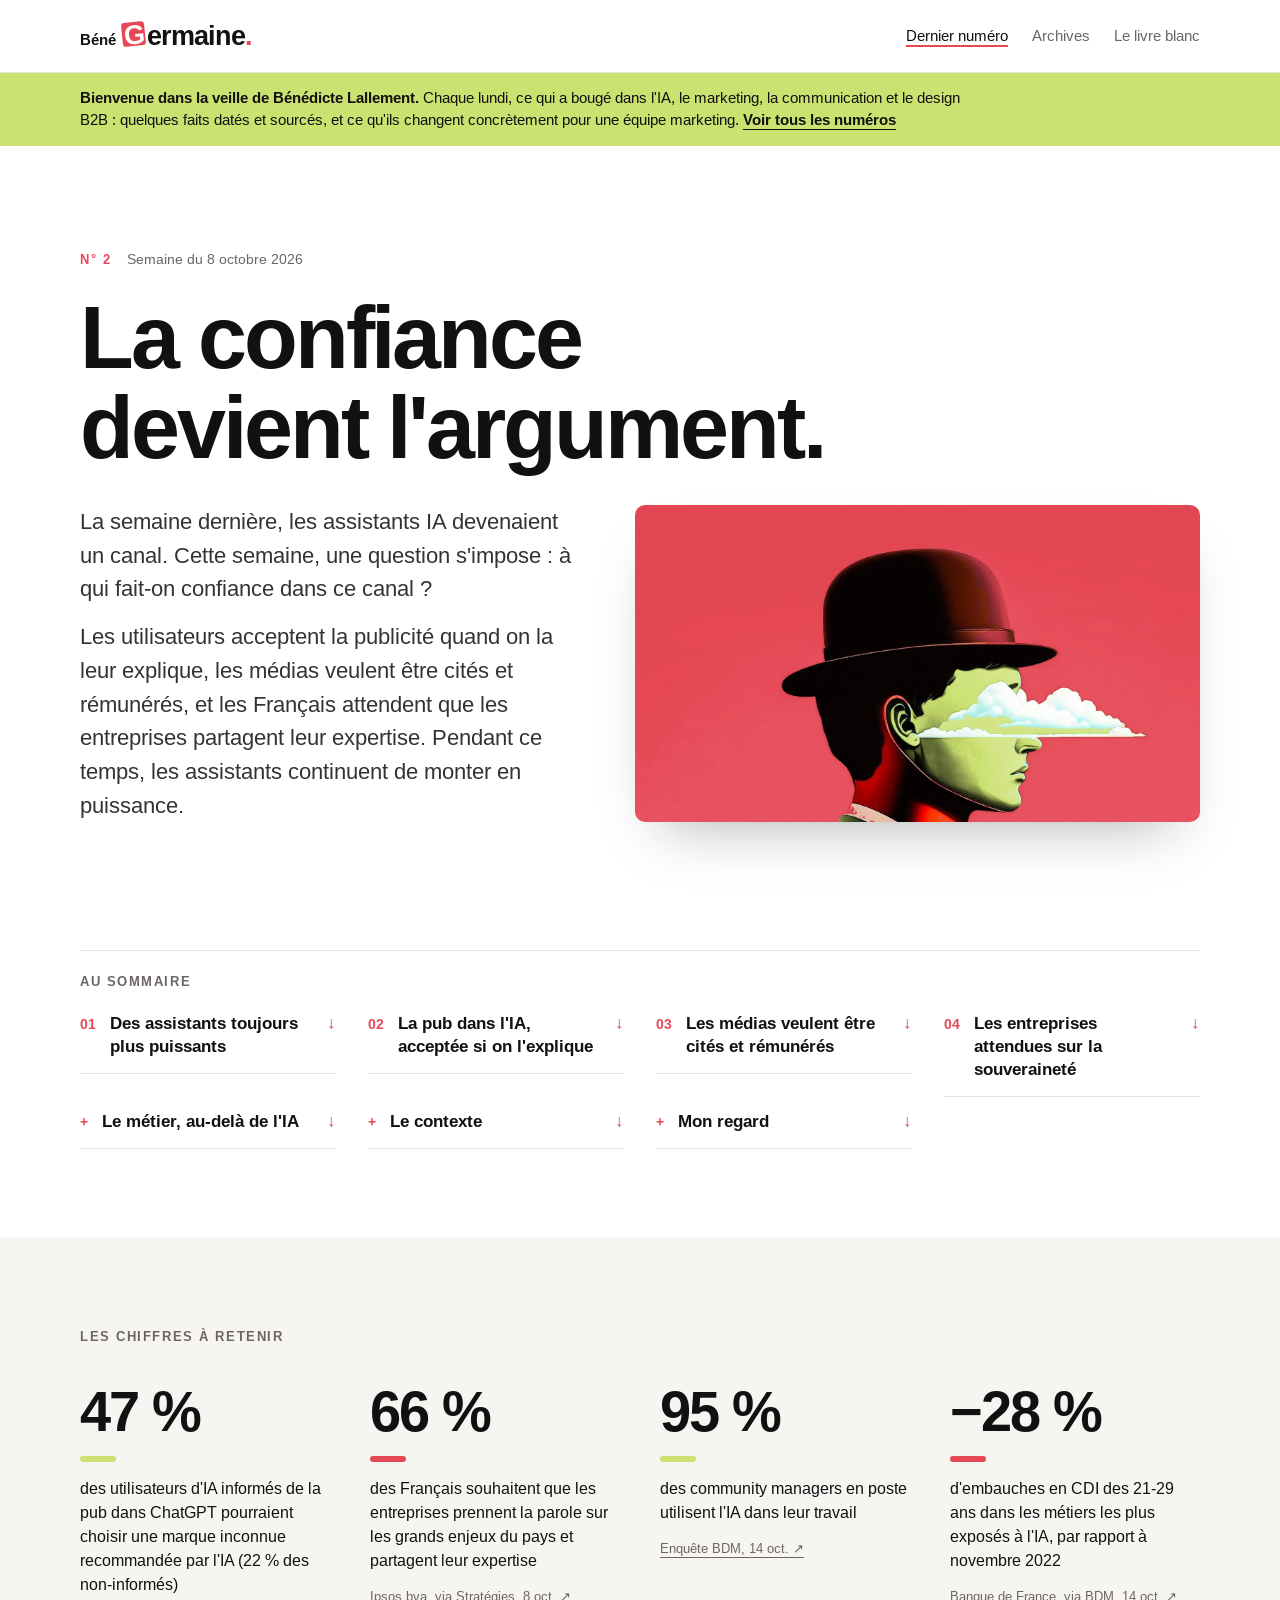
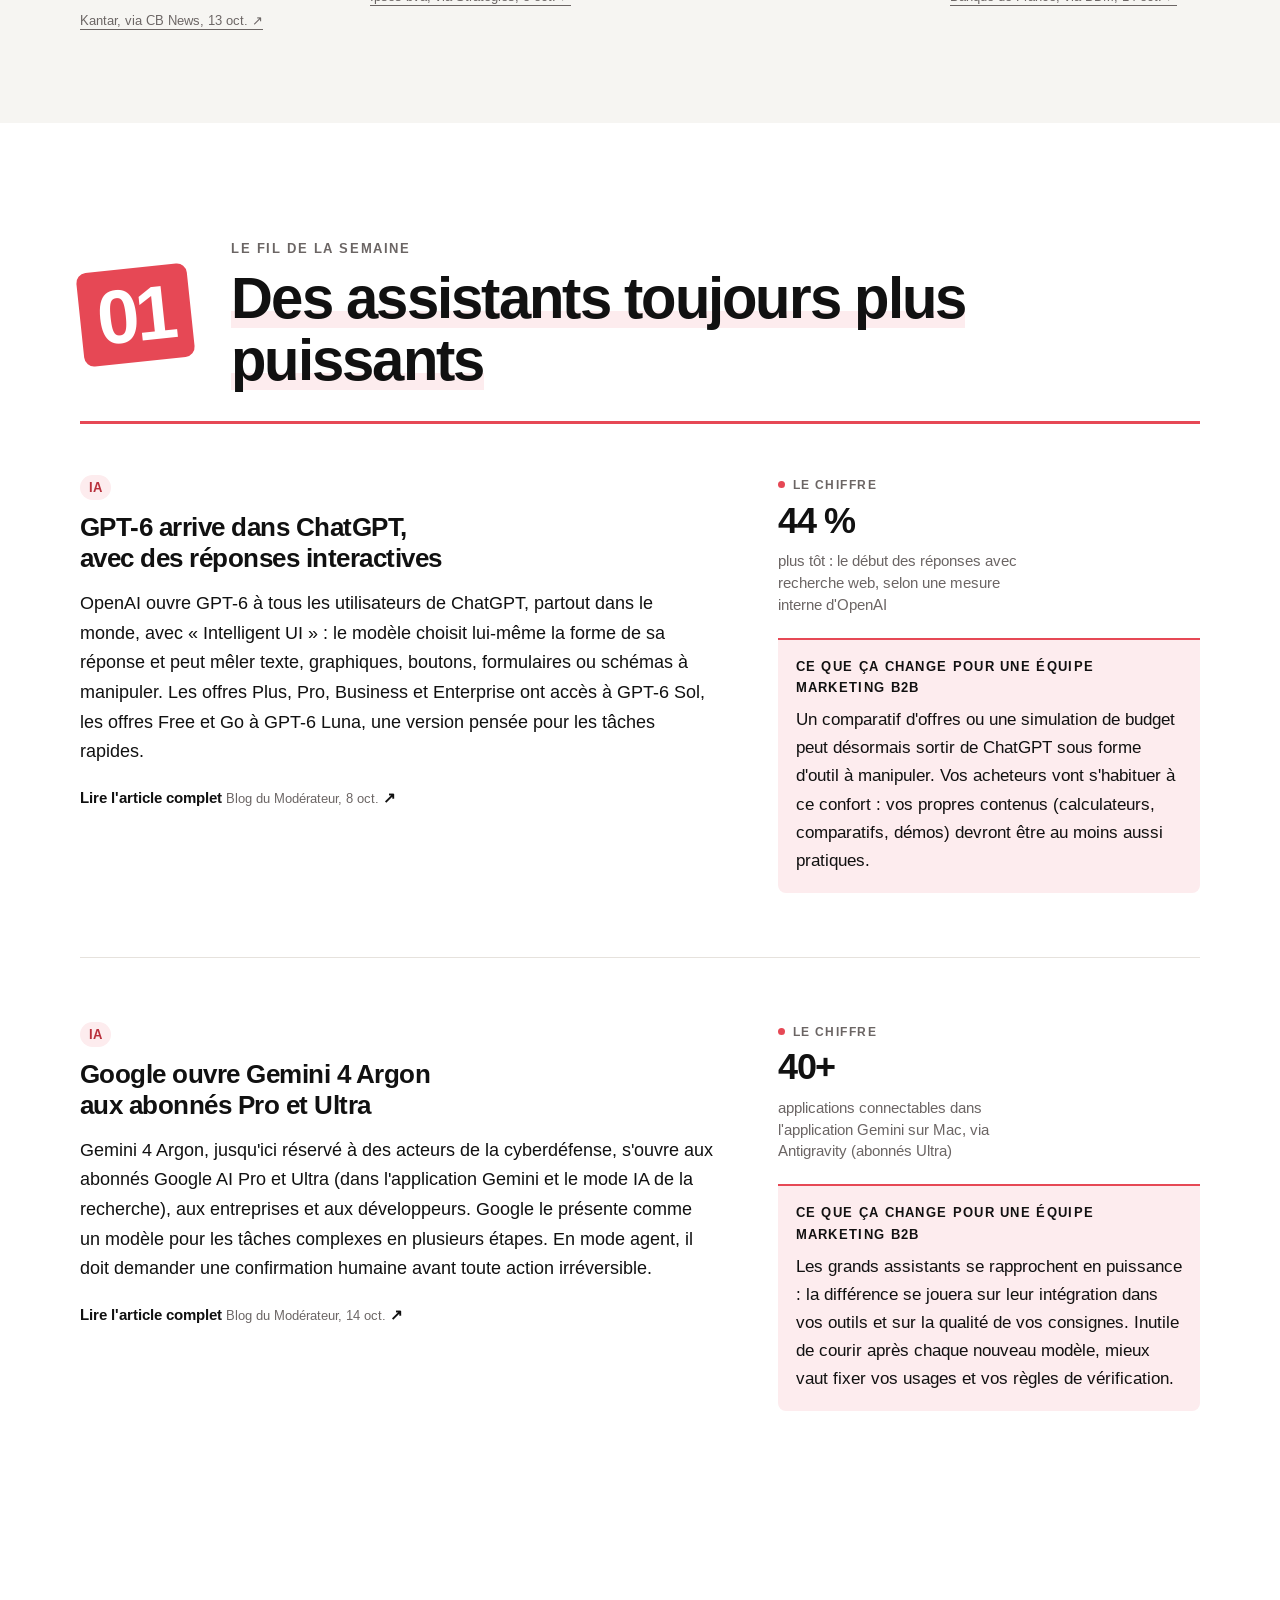
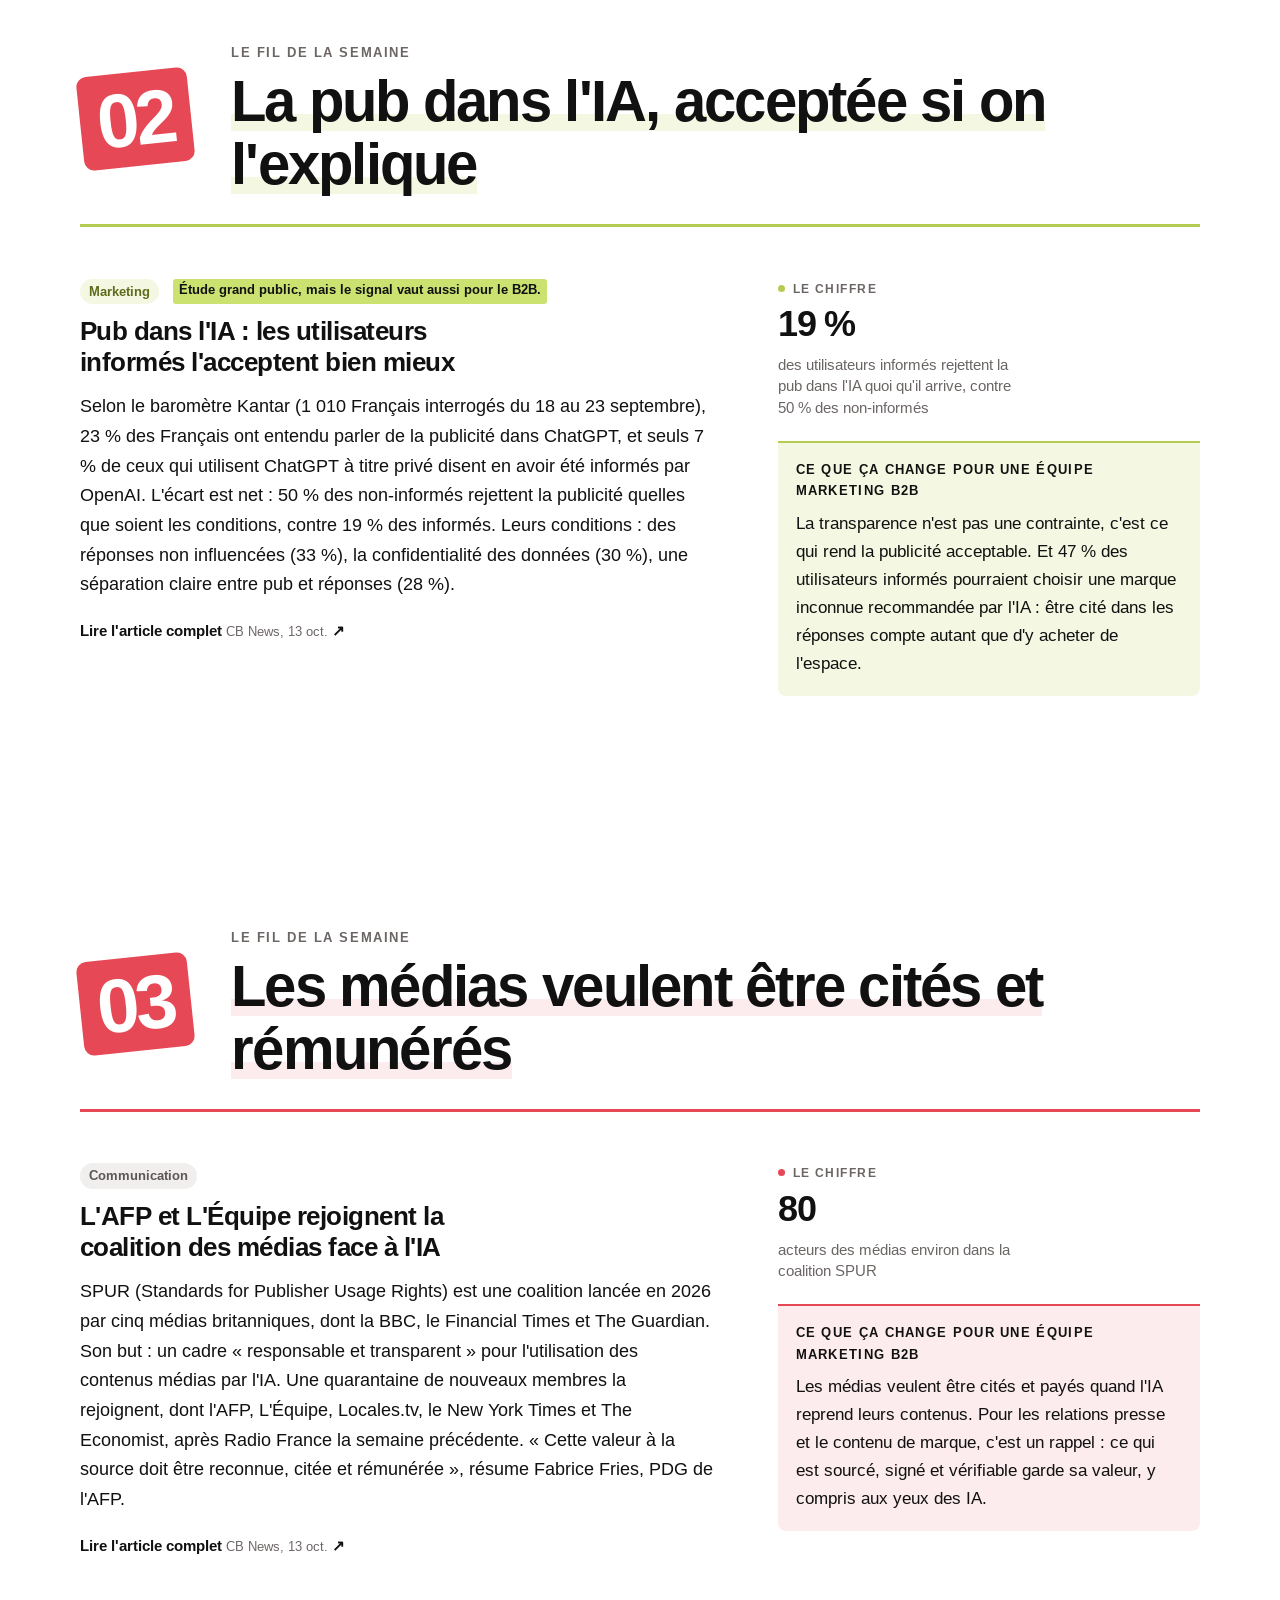
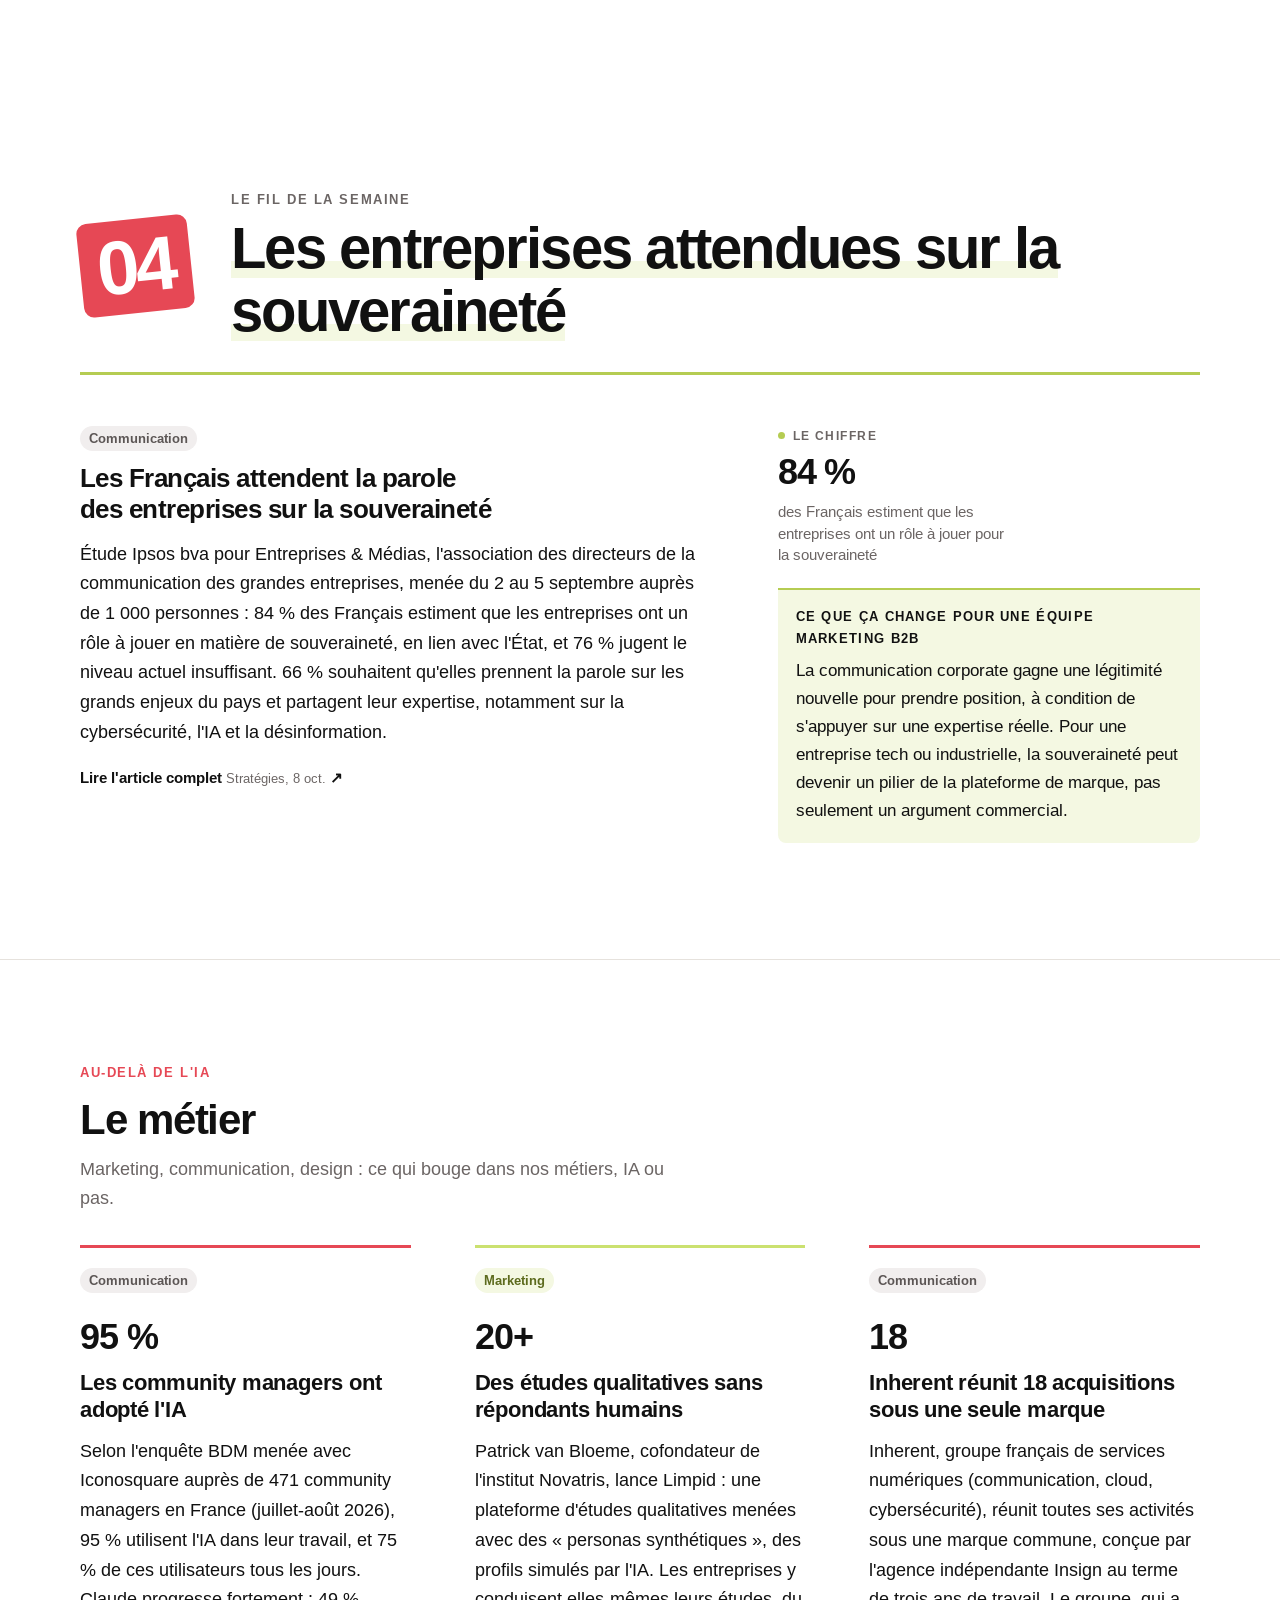
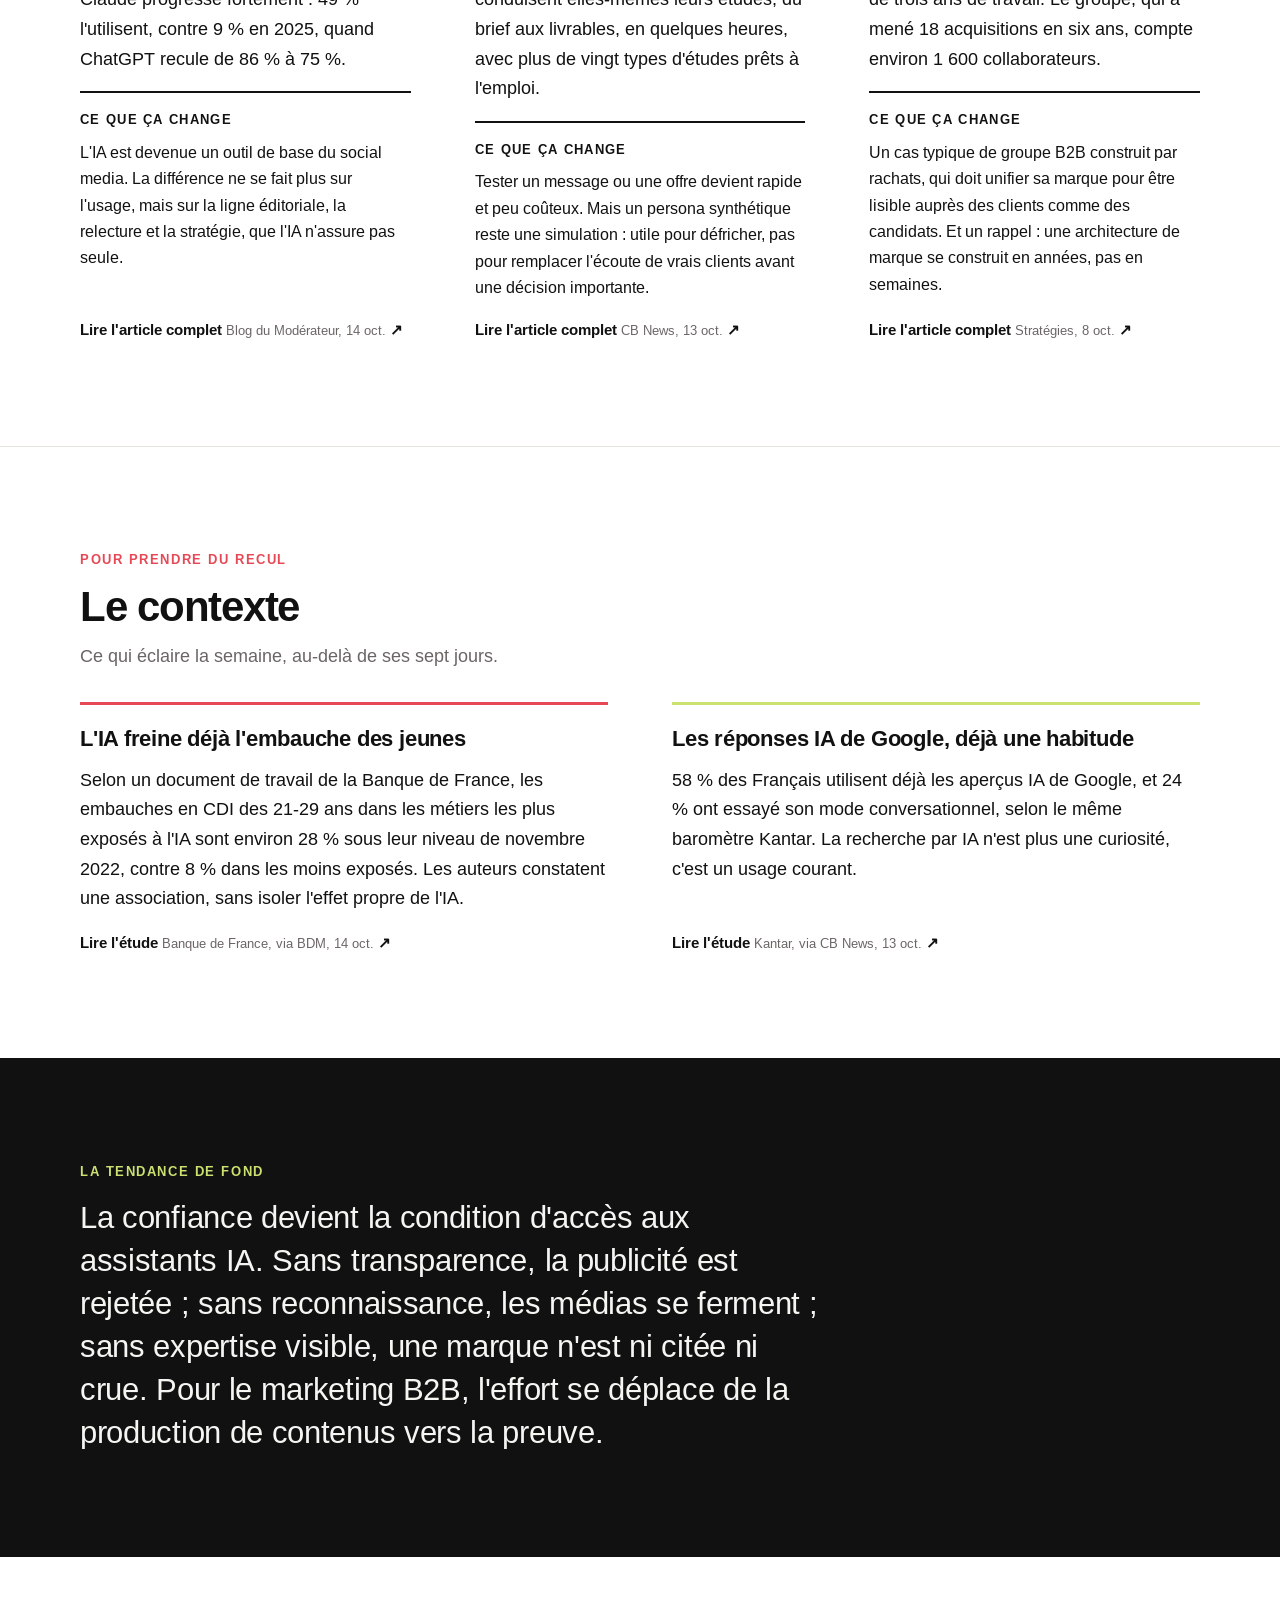
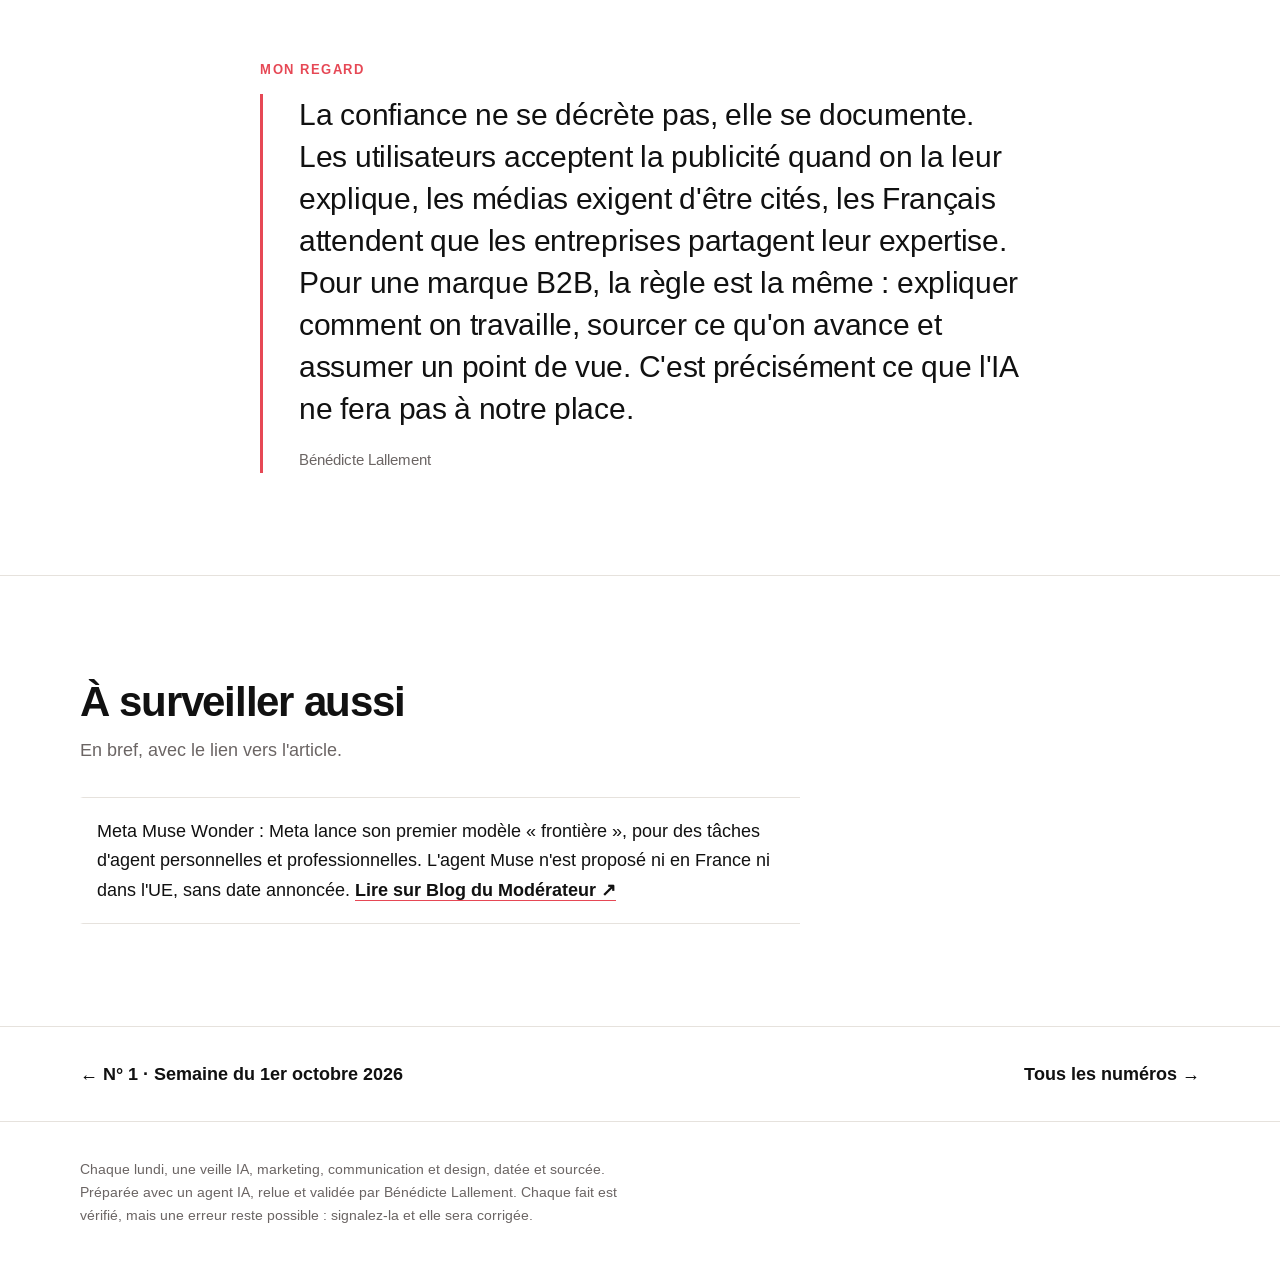
==== index.html @ 1a2f0758 "Identité Béné Germaine : logo au G découpé, numéros de partie en carré rouge, icône d'onglet, couver" ====
<!doctype html><html lang="fr"><head><meta charset="utf-8"><meta name="viewport" content="width=device-width,initial-scale=1">
<title>La confiance devient l&#x27;argument. · La veille de Bénédicte Lallement</title><meta name="description" content="N° 2, Semaine du 8 octobre 2026 : La confiance devient l&#x27;argument. La semaine dernière, les assistants IA devenaient un canal. Cette semaine, une question s&#x27;impose : à qui fait-on confiance dans ce canal ?"><meta name="author" content="Bénédicte Lallement"><meta name="robots" content="noindex, nofollow">
<link rel="canonical" href="https://benegermaine.github.io/veille/">
<meta property="og:type" content="article"><meta property="og:locale" content="fr_FR"><meta property="og:site_name" content="Béné Germaine · la veille du lundi de Bénédicte Lallement">
<meta property="og:title" content="La confiance devient l&#x27;argument. · La veille de Bénédicte Lallement"><meta property="og:description" content="N° 2, Semaine du 8 octobre 2026 : La confiance devient l&#x27;argument. La semaine dernière, les assistants IA devenaient un canal. Cette semaine, une question s&#x27;impose : à qui fait-on confiance dans ce canal ?"><meta property="og:url" content="https://benegermaine.github.io/veille/"><meta property="og:image" content="https://benegermaine.github.io/veille/assets/og/002.png"><meta property="og:image:width" content="1200"><meta property="og:image:height" content="627"><meta name="twitter:card" content="summary_large_image">
<link rel="preconnect" href="https://fonts.googleapis.com"><link rel="preconnect" href="https://fonts.gstatic.com" crossorigin><link rel="stylesheet" href="https://fonts.googleapis.com/css2?family=Arimo:wght@400;700&display=swap"><link rel="stylesheet" href="assets/style.css"><link rel="icon" href="assets/favicon.svg" type="image/svg+xml"></head><body><header class="site wrap"><div class="max"><a class="logo" href="index.html" aria-label="Béné Germaine, la veille du lundi de Bénédicte Lallement : accueil"><span class="l-bene">Béné</span><span class="l-wm"><span class="gsq">G</span>ermaine<span class="pt">.</span></span></a>
<nav aria-label="Navigation du site"><a href="index.html" aria-current="page">Dernier numéro</a><a href="archives.html">Archives</a><a href="livre-blanc.html">Le livre blanc</a></nav></div></header><div class="bienvenue wrap"><div class="max"><p><strong>Bienvenue dans la veille de Bénédicte Lallement.</strong> Chaque lundi, ce qui a bougé dans l'IA, le marketing, la communication et le design B2B : quelques faits datés et sourcés, et ce qu'ils changent concrètement pour une équipe marketing. <a href="archives.html">Voir tous les numéros</a></p></div></div>
<nav class="collant" aria-label="Parties de ce numéro" hidden><div class="max"><a href="#assistants" data-cible="assistants">01</a><a href="#pub-transparente" data-cible="pub-transparente">02</a><a href="#medias" data-cible="medias">03</a><a href="#souverainete" data-cible="souverainete">04</a><a href="#metier" data-cible="metier">Le métier</a><a href="#contexte" data-cible="contexte">Le contexte</a><a href="#regard" data-cible="regard">Mon regard</a></div></nav>
<div class="une wrap"><div class="max">
  <div class="meta"><span class="num">N° 2</span><span>Semaine du 8 octobre 2026</span></div>
  <h1>La confiance devient l&#x27;argument.</h1>
  <div class="une-grille"><div class="chapo"><p>La semaine dernière, les assistants IA devenaient un canal. Cette semaine, une question s&#x27;impose : à qui fait-on confiance dans ce canal ?</p><p>Les utilisateurs acceptent la publicité quand on la leur explique, les médias veulent être cités et rémunérés, et les Français attendent que les entreprises partagent leur expertise. Pendant ce temps, les assistants continuent de monter en puissance.</p></div><figure class="hero collage reveal"><img src="assets/img/002-une.jpg" alt="Illustration : un homme au chapeau melon, de profil, dont le regard est masqué par un nuage, sur fond rouge" loading="lazy"></figure></div>
</div></div>
<div class="wrap"><div class="max"><nav class="sommaire" aria-labelledby="t-som"><h2 id="t-som">Au sommaire</h2><ol><li><a href="#assistants"><b>01</b><span>Des assistants toujours plus puissants</span><i aria-hidden="true">↓</i></a></li><li><a href="#pub-transparente"><b>02</b><span>La pub dans l&#x27;IA, acceptée si on l&#x27;explique</span><i aria-hidden="true">↓</i></a></li><li><a href="#medias"><b>03</b><span>Les médias veulent être cités et rémunérés</span><i aria-hidden="true">↓</i></a></li><li><a href="#souverainete"><b>04</b><span>Les entreprises attendues sur la souveraineté</span><i aria-hidden="true">↓</i></a></li><li><a href="#metier"><b>+</b><span>Le métier, au-delà de l&#x27;IA</span><i aria-hidden="true">↓</i></a></li><li><a href="#contexte"><b>+</b><span>Le contexte</span><i aria-hidden="true">↓</i></a></li><li><a href="#regard"><b>+</b><span>Mon regard</span><i aria-hidden="true">↓</i></a></li></ol></nav></div></div>
<section class="chiffres wrap" aria-labelledby="t-k" style="margin-top:clamp(48px,7vw,88px)"><div class="max"><h2 id="t-k">Les chiffres à retenir</h2><div class="kgrid"><div class="k"><strong>47 %</strong><p>des utilisateurs d&#x27;IA informés de la pub dans ChatGPT pourraient choisir une marque inconnue recommandée par l&#x27;IA (22 % des non-informés)</p><a href="https://www.cbnews.fr/etudes/publicite-ia-information-est-cle-acceptation-utilisateurs-kantar" target="_blank" rel="noopener">Kantar, via CB News, 13 oct. ↗</a></div><div class="k"><strong>66 %</strong><p>des Français souhaitent que les entreprises prennent la parole sur les grands enjeux du pays et partagent leur expertise</p><a href="https://www.strategies.fr/actualites/marques/LQ6698762C/souverainete-quel-role-pour-les-entreprises-francaises.html" target="_blank" rel="noopener">Ipsos bva, via Stratégies, 8 oct. ↗</a></div><div class="k"><strong>95 %</strong><p>des community managers en poste utilisent l&#x27;IA dans leur travail</p><a href="https://www.blogdumoderateur.com/enquete-community-managers-ia-2026/" target="_blank" rel="noopener">Enquête BDM, 14 oct. ↗</a></div><div class="k"><strong>−28 %</strong><p>d&#x27;embauches en CDI des 21-29 ans dans les métiers les plus exposés à l&#x27;IA, par rapport à novembre 2022</p><a href="https://www.blogdumoderateur.com/ia-freine-embauche-jeunes/" target="_blank" rel="noopener">Banque de France, via BDM, 14 oct. ↗</a></div></div></div></section>
<section class="etape wrap ton-rouge" id="assistants" aria-labelledby="h-assistants"><div class="max">
  <div class="etape-tete"><span class="rang gsq" aria-hidden="true">01</span><div><p class="kicker">Le fil de la semaine</p><h2 id="h-assistants">Des assistants toujours plus puissants</h2></div></div>
  <article class="fait">
  <div><div class="tags"><span class="tag t-ia">IA</span></div>
    <h3>GPT-6 arrive dans ChatGPT, avec des réponses interactives</h3><p>OpenAI ouvre GPT-6 à tous les utilisateurs de ChatGPT, partout dans le monde, avec « Intelligent UI » : le modèle choisit lui-même la forme de sa réponse et peut mêler texte, graphiques, boutons, formulaires ou schémas à manipuler. Les offres Plus, Pro, Business et Enterprise ont accès à GPT-6 Sol, les offres Free et Go à GPT-6 Luna, une version pensée pour les tâches rapides.</p><div class="out"><a href="https://www.blogdumoderateur.com/chatgpt-passe-gpt-6-nouvelle-interface/" target="_blank" rel="noopener">Lire l&#x27;article complet <small>Blog du Modérateur, 8 oct.</small> <span aria-hidden="true">↗</span></a></div></div>
  <div><div class="fig"><small>Le chiffre</small><strong>44 %</strong><span>plus tôt : le début des réponses avec recherche web, selon une mesure interne d&#x27;OpenAI</span></div>
  <div class="chg"><h4>Ce que ça change pour une équipe marketing B2B</h4><p>Un comparatif d&#x27;offres ou une simulation de budget peut désormais sortir de ChatGPT sous forme d&#x27;outil à manipuler. Vos acheteurs vont s&#x27;habituer à ce confort : vos propres contenus (calculateurs, comparatifs, démos) devront être au moins aussi pratiques.</p></div></div>
</article><article class="fait">
  <div><div class="tags"><span class="tag t-ia">IA</span></div>
    <h3>Google ouvre Gemini 4 Argon aux abonnés Pro et Ultra</h3><p>Gemini 4 Argon, jusqu&#x27;ici réservé à des acteurs de la cyberdéfense, s&#x27;ouvre aux abonnés Google AI Pro et Ultra (dans l&#x27;application Gemini et le mode IA de la recherche), aux entreprises et aux développeurs. Google le présente comme un modèle pour les tâches complexes en plusieurs étapes. En mode agent, il doit demander une confirmation humaine avant toute action irréversible.</p><div class="out"><a href="https://www.blogdumoderateur.com/gemini-4-argon-accessible/" target="_blank" rel="noopener">Lire l&#x27;article complet <small>Blog du Modérateur, 14 oct.</small> <span aria-hidden="true">↗</span></a></div></div>
  <div><div class="fig"><small>Le chiffre</small><strong>40+</strong><span>applications connectables dans l&#x27;application Gemini sur Mac, via Antigravity (abonnés Ultra)</span></div>
  <div class="chg"><h4>Ce que ça change pour une équipe marketing B2B</h4><p>Les grands assistants se rapprochent en puissance : la différence se jouera sur leur intégration dans vos outils et sur la qualité de vos consignes. Inutile de courir après chaque nouveau modèle, mieux vaut fixer vos usages et vos règles de vérification.</p></div></div>
</article></div>
</section><section class="etape wrap ton-vert" id="pub-transparente" aria-labelledby="h-pub-transparente"><div class="max">
  <div class="etape-tete"><span class="rang gsq" aria-hidden="true">02</span><div><p class="kicker">Le fil de la semaine</p><h2 id="h-pub-transparente">La pub dans l&#x27;IA, acceptée si on l&#x27;explique</h2></div></div>
  <article class="fait">
  <div><div class="tags"><span class="tag t-marketing">Marketing</span><span class="tag b2c">Étude grand public, mais le signal vaut aussi pour le B2B.</span></div>
    <h3>Pub dans l&#x27;IA : les utilisateurs informés l&#x27;acceptent bien mieux</h3><p>Selon le baromètre Kantar (1 010 Français interrogés du 18 au 23 septembre), 23 % des Français ont entendu parler de la publicité dans ChatGPT, et seuls 7 % de ceux qui utilisent ChatGPT à titre privé disent en avoir été informés par OpenAI. L&#x27;écart est net : 50 % des non-informés rejettent la publicité quelles que soient les conditions, contre 19 % des informés. Leurs conditions : des réponses non influencées (33 %), la confidentialité des données (30 %), une séparation claire entre pub et réponses (28 %).</p><div class="out"><a href="https://www.cbnews.fr/etudes/publicite-ia-information-est-cle-acceptation-utilisateurs-kantar" target="_blank" rel="noopener">Lire l&#x27;article complet <small>CB News, 13 oct.</small> <span aria-hidden="true">↗</span></a></div></div>
  <div><div class="fig"><small>Le chiffre</small><strong>19 %</strong><span>des utilisateurs informés rejettent la pub dans l&#x27;IA quoi qu&#x27;il arrive, contre 50 % des non-informés</span></div>
  <div class="chg"><h4>Ce que ça change pour une équipe marketing B2B</h4><p>La transparence n&#x27;est pas une contrainte, c&#x27;est ce qui rend la publicité acceptable. Et 47 % des utilisateurs informés pourraient choisir une marque inconnue recommandée par l&#x27;IA : être cité dans les réponses compte autant que d&#x27;y acheter de l&#x27;espace.</p></div></div>
</article></div>
</section><section class="etape wrap ton-rouge" id="medias" aria-labelledby="h-medias"><div class="max">
  <div class="etape-tete"><span class="rang gsq" aria-hidden="true">03</span><div><p class="kicker">Le fil de la semaine</p><h2 id="h-medias">Les médias veulent être cités et rémunérés</h2></div></div>
  <article class="fait">
  <div><div class="tags"><span class="tag t-communication">Communication</span></div>
    <h3>L&#x27;AFP et L&#x27;Équipe rejoignent la coalition des médias face à l&#x27;IA</h3><p>SPUR (Standards for Publisher Usage Rights) est une coalition lancée en 2026 par cinq médias britanniques, dont la BBC, le Financial Times et The Guardian. Son but : un cadre « responsable et transparent » pour l&#x27;utilisation des contenus médias par l&#x27;IA. Une quarantaine de nouveaux membres la rejoignent, dont l&#x27;AFP, L&#x27;Équipe, Locales.tv, le New York Times et The Economist, après Radio France la semaine précédente. « Cette valeur à la source doit être reconnue, citée et rémunérée », résume Fabrice Fries, PDG de l&#x27;AFP.</p><div class="out"><a href="https://www.cbnews.fr/medias/ia-afp-localestv-equipe-quarantaine-nouveaux-adherents-coalition-internationale-spur" target="_blank" rel="noopener">Lire l&#x27;article complet <small>CB News, 13 oct.</small> <span aria-hidden="true">↗</span></a></div></div>
  <div><div class="fig"><small>Le chiffre</small><strong>80</strong><span>acteurs des médias environ dans la coalition SPUR</span></div>
  <div class="chg"><h4>Ce que ça change pour une équipe marketing B2B</h4><p>Les médias veulent être cités et payés quand l&#x27;IA reprend leurs contenus. Pour les relations presse et le contenu de marque, c&#x27;est un rappel : ce qui est sourcé, signé et vérifiable garde sa valeur, y compris aux yeux des IA.</p></div></div>
</article></div>
</section><section class="etape wrap ton-vert" id="souverainete" aria-labelledby="h-souverainete"><div class="max">
  <div class="etape-tete"><span class="rang gsq" aria-hidden="true">04</span><div><p class="kicker">Le fil de la semaine</p><h2 id="h-souverainete">Les entreprises attendues sur la souveraineté</h2></div></div>
  <article class="fait">
  <div><div class="tags"><span class="tag t-communication">Communication</span></div>
    <h3>Les Français attendent la parole des entreprises sur la souveraineté</h3><p>Étude Ipsos bva pour Entreprises &amp; Médias, l&#x27;association des directeurs de la communication des grandes entreprises, menée du 2 au 5 septembre auprès de 1 000 personnes : 84 % des Français estiment que les entreprises ont un rôle à jouer en matière de souveraineté, en lien avec l&#x27;État, et 76 % jugent le niveau actuel insuffisant. 66 % souhaitent qu&#x27;elles prennent la parole sur les grands enjeux du pays et partagent leur expertise, notamment sur la cybersécurité, l&#x27;IA et la désinformation.</p><div class="out"><a href="https://www.strategies.fr/actualites/marques/LQ6698762C/souverainete-quel-role-pour-les-entreprises-francaises.html" target="_blank" rel="noopener">Lire l&#x27;article complet <small>Stratégies, 8 oct.</small> <span aria-hidden="true">↗</span></a></div></div>
  <div><div class="fig"><small>Le chiffre</small><strong>84 %</strong><span>des Français estiment que les entreprises ont un rôle à jouer pour la souveraineté</span></div>
  <div class="chg"><h4>Ce que ça change pour une équipe marketing B2B</h4><p>La communication corporate gagne une légitimité nouvelle pour prendre position, à condition de s&#x27;appuyer sur une expertise réelle. Pour une entreprise tech ou industrielle, la souveraineté peut devenir un pilier de la plateforme de marque, pas seulement un argument commercial.</p></div></div>
</article></div>
</section>
<section class="section wrap" id="metier" aria-labelledby="t-met"><div class="max"><p class="kicker">Au-delà de l'IA</p><h2 id="t-met">Le métier</h2><p class="lede">Marketing, communication, design : ce qui bouge dans nos métiers, IA ou pas.</p><div class="mgrid"><article><div class="tags"><span class="tag t-communication">Communication</span></div><strong class="n">95 %</strong>
<h3>Les community managers ont adopté l&#x27;IA</h3><p>Selon l&#x27;enquête BDM menée avec Iconosquare auprès de 471 community managers en France (juillet-août 2026), 95 % utilisent l&#x27;IA dans leur travail, et 75 % de ces utilisateurs tous les jours. Claude progresse fortement : 49 % l&#x27;utilisent, contre 9 % en 2025, quand ChatGPT recule de 86 % à 75 %.</p><div class="chg"><h4>Ce que ça change</h4><p>L&#x27;IA est devenue un outil de base du social media. La différence ne se fait plus sur l&#x27;usage, mais sur la ligne éditoriale, la relecture et la stratégie, que l&#x27;IA n&#x27;assure pas seule.</p></div>
<div class="out"><a href="https://www.blogdumoderateur.com/enquete-community-managers-ia-2026/" target="_blank" rel="noopener">Lire l&#x27;article complet <small>Blog du Modérateur, 14 oct.</small> <span aria-hidden="true">↗</span></a></div></article><article><div class="tags"><span class="tag t-marketing">Marketing</span></div><strong class="n">20+</strong>
<h3>Des études qualitatives sans répondants humains</h3><p>Patrick van Bloeme, cofondateur de l&#x27;institut Novatris, lance Limpid : une plateforme d&#x27;études qualitatives menées avec des « personas synthétiques », des profils simulés par l&#x27;IA. Les entreprises y conduisent elles-mêmes leurs études, du brief aux livrables, en quelques heures, avec plus de vingt types d&#x27;études prêts à l&#x27;emploi.</p><div class="chg"><h4>Ce que ça change</h4><p>Tester un message ou une offre devient rapide et peu coûteux. Mais un persona synthétique reste une simulation : utile pour défricher, pas pour remplacer l&#x27;écoute de vrais clients avant une décision importante.</p></div>
<div class="out"><a href="https://www.cbnews.fr/conseil/creation-limpid-plateforme-etudes-qualitatives-repondants-humains" target="_blank" rel="noopener">Lire l&#x27;article complet <small>CB News, 13 oct.</small> <span aria-hidden="true">↗</span></a></div></article><article><div class="tags"><span class="tag t-communication">Communication</span></div><strong class="n">18</strong>
<h3>Inherent réunit 18 acquisitions sous une seule marque</h3><p>Inherent, groupe français de services numériques (communication, cloud, cybersécurité), réunit toutes ses activités sous une marque commune, conçue par l&#x27;agence indépendante Insign au terme de trois ans de travail. Le groupe, qui a mené 18 acquisitions en six ans, compte environ 1 600 collaborateurs.</p><div class="chg"><h4>Ce que ça change</h4><p>Un cas typique de groupe B2B construit par rachats, qui doit unifier sa marque pour être lisible auprès des clients comme des candidats. Et un rappel : une architecture de marque se construit en années, pas en semaines.</p></div>
<div class="out"><a href="https://www.strategies.fr/actualites/marques/LQ6717577C/le-groupe-inherent-reunit-ses-activites-sous-une-marque-commune-concue-par-insign.html" target="_blank" rel="noopener">Lire l&#x27;article complet <small>Stratégies, 8 oct.</small> <span aria-hidden="true">↗</span></a></div></article></div></div></section><section class="section wrap" id="contexte" aria-labelledby="t-ctx"><div class="max"><p class="kicker">Pour prendre du recul</p><h2 id="t-ctx">Le contexte</h2><p class="lede">Ce qui éclaire la semaine, au-delà de ses sept jours.</p><div class="cgrid"><article><h3>L&#x27;IA freine déjà l&#x27;embauche des jeunes</h3><p>Selon un document de travail de la Banque de France, les embauches en CDI des 21-29 ans dans les métiers les plus exposés à l&#x27;IA sont environ 28 % sous leur niveau de novembre 2022, contre 8 % dans les moins exposés. Les auteurs constatent une association, sans isoler l&#x27;effet propre de l&#x27;IA.</p><div class="out"><a href="https://www.blogdumoderateur.com/ia-freine-embauche-jeunes/" target="_blank" rel="noopener">Lire l&#x27;étude <small>Banque de France, via BDM, 14 oct.</small> <span aria-hidden="true">↗</span></a></div></article><article><h3>Les réponses IA de Google, déjà une habitude</h3><p>58 % des Français utilisent déjà les aperçus IA de Google, et 24 % ont essayé son mode conversationnel, selon le même baromètre Kantar. La recherche par IA n&#x27;est plus une curiosité, c&#x27;est un usage courant.</p><div class="out"><a href="https://www.cbnews.fr/etudes/publicite-ia-information-est-cle-acceptation-utilisateurs-kantar" target="_blank" rel="noopener">Lire l&#x27;étude <small>Kantar, via CB News, 13 oct.</small> <span aria-hidden="true">↗</span></a></div></article></div></div></section><section class="tendance wrap"><div class="max"><p class="kicker">La tendance de fond</p><p>La confiance devient la condition d&#x27;accès aux assistants IA. Sans transparence, la publicité est rejetée ; sans reconnaissance, les médias se ferment ; sans expertise visible, une marque n&#x27;est ni citée ni crue. Pour le marketing B2B, l&#x27;effort se déplace de la production de contenus vers la preuve.</p></div></section><section class="regard wrap" id="regard" aria-labelledby="t-reg"><div class="etroit"><p class="kicker" id="t-reg">Mon regard</p><blockquote><p>La confiance ne se décrète pas, elle se documente. Les utilisateurs acceptent la publicité quand on la leur explique, les médias exigent d&#x27;être cités, les Français attendent que les entreprises partagent leur expertise. Pour une marque B2B, la règle est la même : expliquer comment on travaille, sourcer ce qu&#x27;on avance et assumer un point de vue. C&#x27;est précisément ce que l&#x27;IA ne fera pas à notre place.</p><footer>Bénédicte Lallement</footer></blockquote></div></section><section class="section aussi wrap" aria-labelledby="t-aussi"><div class="max"><h2 id="t-aussi">À surveiller aussi</h2><p class="lede">En bref, avec le lien vers l'article.</p><ul><li>Meta Muse Wonder : Meta lance son premier modèle « frontière », pour des tâches d&#x27;agent personnelles et professionnelles. L&#x27;agent Muse n&#x27;est proposé ni en France ni dans l&#x27;UE, sans date annoncée. <a href="https://www.blogdumoderateur.com/muse-wonder-meta-entre-dans-course-modeles-ia-pointe/" target="_blank" rel="noopener">Lire sur Blog du Modérateur ↗</a></li></ul></div></section>
<nav class="pager wrap" aria-label="Numéros"><div class="max"><a href="numeros/001.html">← N° 1 · Semaine du 1er octobre 2026</a><a href="archives.html">Tous les numéros →</a></div></nav><footer class="pied wrap"><div class="max"><p>Chaque lundi, une veille IA, marketing, communication et design, datée et sourcée. Préparée avec un agent IA, relue et validée par Bénédicte Lallement. Chaque fait est vérifié, mais une erreur reste possible : signalez-la et elle sera corrigée.</p></div></footer><a class="haut-page" href="#" aria-label="Remonter en haut de la page">↑</a><script>(function(){var d=document.documentElement;if(!("IntersectionObserver" in window)||matchMedia("(prefers-reduced-motion: reduce)").matches)return;d.classList.add("anim");
var o=new IntersectionObserver(function(es){es.forEach(function(x){if(x.isIntersecting){x.target.classList.add("vu");o.unobserve(x.target);}});},{rootMargin:"0px 0px -8% 0px"});
document.querySelectorAll(".reveal,.fait,.k,.mgrid article,.cgrid article,.regard blockquote").forEach(function(el){el.classList.add("reveal");o.observe(el);});})();
(function(){var bar=document.querySelector(".collant"),som=document.querySelector(".sommaire"),haut=document.querySelector(".haut-page");
var liens=bar?[].slice.call(bar.querySelectorAll("a")):[],cibles=liens.map(function(a){return document.getElementById(a.dataset.cible);}),verrou=0;
if(bar)bar.hidden=false;
function marquer(i){liens.forEach(function(a,k){if(k===i)a.setAttribute("aria-current","true");else a.removeAttribute("aria-current");});}
function maj(){var y=window.scrollY;
 if(haut)haut.classList.toggle("visible",y>700);
 if(!bar||!som)return;
 bar.classList.toggle("visible",som.getBoundingClientRect().bottom<0);
 if(Date.now()<verrou)return;
 var actif=-1;cibles.forEach(function(el,k){if(el&&el.getBoundingClientRect().top<=140)actif=k;});
 if(window.innerHeight+y>=document.documentElement.scrollHeight-4)actif=cibles.length-1;
 marquer(actif);}
liens.forEach(function(a,k){a.addEventListener("click",function(){marquer(k);verrou=Date.now()+900;});});
var t=0;window.addEventListener("scroll",function(){if(!t){t=requestAnimationFrame(function(){t=0;maj();});}},{passive:true});maj();
if(haut)haut.addEventListener("click",function(ev){ev.preventDefault();window.scrollTo({top:0,behavior:matchMedia("(prefers-reduced-motion: reduce)").matches?"auto":"smooth"});});})();</script></body></html>
---- assets/style.css ----
/* La veille de Bénédicte Lallement — feuille de style commune.
   Charte : rouge #e64855, vert #cbe170, noir #111111, police Arimo.
   Parti pris : épuré, éditorial, beaucoup de blanc ; la couleur sert d'accent, pas de fond. */
:root{
  --rouge:#e64855; --vert:#cbe170; --noir:#111111; --fond:#ffffff; --doux:#f6f5f2;
  --gris:#6b6564; --ligne:#e6e2dd;
  --f:"Arimo","Liberation Sans",Arial,sans-serif;
  color-scheme:light;
}
*{box-sizing:border-box}
html{scroll-behavior:smooth}
body{margin:0;background:var(--fond);color:var(--noir);font-family:var(--f);font-size:18px;line-height:1.65;-webkit-font-smoothing:antialiased}
a{color:inherit;text-decoration-thickness:1px;text-underline-offset:4px}
img{max-width:100%;display:block}
:focus-visible{outline:2px solid var(--rouge);outline-offset:3px}
.wrap{padding-inline:clamp(16px,5vw,64px)}
.max{max-width:1120px;margin-inline:auto}
.etroit{max-width:760px;margin-inline:auto}
.kicker{font-size:13px;font-weight:700;letter-spacing:.12em;text-transform:uppercase;color:var(--rouge);margin:0 0 14px}
.lede{margin:0 0 32px;max-width:60ch;color:var(--gris)}

/* barre du site */
.site{padding-block:22px;border-bottom:1px solid var(--ligne);font-size:15px}
.site .max{display:flex;justify-content:space-between;align-items:center;gap:12px 24px;flex-wrap:wrap}
.site a{text-decoration:none}
.logo{display:inline-flex;align-items:baseline;gap:7px;text-decoration:none;color:var(--noir);line-height:1}
.l-bene{font-weight:700;font-size:15px;letter-spacing:-.01em}
.l-wm{font-weight:700;font-size:27px;letter-spacing:-.035em}
.pt{color:var(--rouge)}
/* le code de la marque : une lettre ou un numéro posé de travers sur un carré rouge, comme un papier découpé */
.gsq{display:inline-grid;place-items:center;background:var(--rouge);color:#fff;border-radius:.12em;min-width:.82em;height:.9em;padding:0 .06em;transform:rotate(-6deg);margin-right:.05em;vertical-align:.03em;font-weight:700}
.site nav{display:flex;gap:24px;flex-wrap:wrap}
.site nav a{color:var(--gris)}
.site nav a:hover,.site nav a[aria-current="page"]{color:var(--noir)}
.site nav a[aria-current="page"]{text-decoration:underline;text-decoration-color:var(--rouge);text-decoration-thickness:2px}

/* en-tête de numéro */
.une{padding-block:clamp(48px,8vw,112px) clamp(32px,5vw,56px)}
.meta{display:flex;gap:8px 16px;flex-wrap:wrap;align-items:baseline;font-size:14px;color:var(--gris);margin-bottom:22px}
.meta .num{font-weight:700;color:var(--rouge);letter-spacing:.12em;text-transform:uppercase;font-size:13px}
.une h1{margin:0;font-size:clamp(40px,7vw,88px);line-height:1.02;letter-spacing:-.035em;font-weight:700;max-width:16ch;text-wrap:balance}
.chapo{max-width:62ch}
.une-grille{display:grid;grid-template-columns:minmax(0,1fr) minmax(0,1.15fr);gap:clamp(28px,5vw,72px);align-items:center;margin-top:32px}
@media (max-width:860px){.une-grille{grid-template-columns:1fr}}
.chapo p{margin:0;font-size:clamp(19px,1.7vw,22px);line-height:1.55;color:#333}
.chapo p + p{margin-top:14px}
.hero{margin:0}
.hero img{width:100%;height:auto;border-radius:10px}
.hero figcaption,.photo figcaption{font-size:13px;color:var(--gris);margin-top:10px}
.sommaire{margin-top:clamp(40px,6vw,72px);border-top:1px solid var(--ligne);padding-top:20px}
.sommaire h2{font-size:13px;font-weight:700;letter-spacing:.12em;text-transform:uppercase;color:var(--gris);margin:0 0 6px}
.sommaire ol{list-style:none;margin:0;padding:0;display:grid;grid-template-columns:repeat(auto-fit,minmax(220px,1fr));gap:0 32px}
.sommaire a{display:flex;gap:14px;align-items:baseline;padding:14px 0;text-decoration:none;border-bottom:1px solid var(--ligne);font-weight:700;font-size:17px;line-height:1.35}
.sommaire a{transition:padding .25s ease,color .25s ease}
.sommaire a:hover{padding-left:8px}
.sommaire a:hover span{text-decoration:underline;text-decoration-color:var(--rouge)}
.sommaire span{flex:1}
.sommaire i{font-style:normal;color:var(--rouge);transition:transform .25s ease}
.sommaire a:hover i{transform:translateY(3px)}
.sommaire b{color:var(--rouge);font-variant-numeric:tabular-nums;font-size:14px}

/* chiffres clés */
.chiffres{padding-block:clamp(48px,7vw,96px);background:var(--doux)}
.chiffres h2{margin:0 0 36px;font-size:13px;font-weight:700;letter-spacing:.12em;text-transform:uppercase;color:var(--gris)}
.kgrid{display:grid;grid-template-columns:repeat(auto-fit,minmax(210px,1fr));gap:40px 40px}
.k strong::after{content:"";display:block;width:36px;height:6px;border-radius:3px;background:var(--vert);margin-top:16px}
.k:nth-child(even) strong::after{background:var(--rouge)}
.k strong{display:block;font-size:clamp(40px,4.6vw,56px);line-height:1;letter-spacing:-.035em;font-weight:700;font-variant-numeric:tabular-nums}
.k p{margin:14px 0 8px;font-size:16px;line-height:1.5}
.k a{font-size:13px;color:var(--gris)}

/* regard */
.regard{padding-block:clamp(56px,8vw,112px)}
.regard blockquote{margin:0;padding-left:clamp(20px,3vw,36px);border-left:3px solid var(--rouge)}
.regard blockquote p{margin:0;font-size:clamp(22px,2.4vw,30px);line-height:1.4;letter-spacing:-.01em}
.regard footer{margin-top:18px;font-size:15px;color:var(--gris);padding:0;background:none}
.brouillon{display:inline-block;margin-top:14px;font-size:13px;font-weight:700;background:var(--vert);padding:3px 8px;border-radius:3px}

/* étapes */
.etape{padding-block:clamp(64px,9vw,120px)}
.etape-tete{display:grid;grid-template-columns:auto minmax(0,1fr);gap:clamp(16px,3vw,36px);align-items:end;margin-bottom:clamp(32px,4vw,52px);padding-bottom:clamp(20px,3vw,28px);border-bottom:3px solid var(--noir)}
.etape-tete .rang{font-size:clamp(44px,6vw,76px);height:auto;padding:.12em .22em;line-height:1;letter-spacing:-.04em;border-radius:10px;font-variant-numeric:tabular-nums;align-self:center}
.etape-tete .kicker{color:var(--gris);margin-bottom:8px}
.etape-tete h2{margin:0;font-size:clamp(32px,4.6vw,58px);letter-spacing:-.03em;line-height:1.08;max-width:20ch;text-wrap:balance}
.photo{margin:0 0 clamp(32px,4vw,48px)}
.photo img{width:100%;aspect-ratio:16/8;object-fit:cover;border-radius:10px}

/* fait */
.fait{display:grid;grid-template-columns:minmax(0,1.5fr) minmax(0,1fr);gap:clamp(24px,5vw,72px);align-items:start}
.fait + .fait{margin-top:clamp(40px,5vw,64px);padding-top:clamp(40px,5vw,64px);border-top:1px solid var(--ligne)}
@media (max-width:860px){.fait{grid-template-columns:1fr}}
.tags{display:flex;gap:6px 14px;flex-wrap:wrap;margin-bottom:12px;font-size:13px;color:var(--gris)}
.tag{font-weight:700}
.tag.b2c{color:var(--noir);background:var(--vert);padding:0 6px;border-radius:3px}
.fait h3{margin:0 0 14px;font-size:clamp(22px,2vw,26px);line-height:1.2;letter-spacing:-.02em;text-wrap:balance}
.fait p{margin:0}
.fig{margin-bottom:22px}
.fig small{display:block;font-size:12px;font-weight:700;letter-spacing:.12em;text-transform:uppercase;color:var(--gris);margin-bottom:6px}
.fig strong{display:block;font-size:clamp(28px,2.8vw,36px);line-height:1.1;letter-spacing:-.03em;color:var(--noir)}
.fig span{display:block;font-size:15px;color:var(--gris);margin-top:10px;max-width:30ch;line-height:1.45}
.chg{border-top:2px solid var(--noir);padding-top:16px}
.chg h4{margin:0 0 8px;font-size:13px;font-weight:700;letter-spacing:.1em;text-transform:uppercase}
.chg p{font-size:17px}
.out{display:flex;flex-direction:column;gap:6px;margin-top:20px;font-size:15px}
.out a{text-decoration:none;color:var(--noir);font-weight:700}
.out a:hover{text-decoration:underline;text-decoration-color:var(--rouge)}
.out a small{font-weight:400;color:var(--gris)}
.encart{margin-top:clamp(40px,5vw,56px);background:var(--doux);padding:clamp(22px,3vw,32px);border-radius:6px;max-width:820px}
.encart h4{margin:0 0 8px;font-size:18px}
.encart h4::before{content:"";display:inline-block;width:8px;height:8px;border-radius:50%;background:var(--rouge);margin-right:10px;vertical-align:middle}
.encart p{margin:0}

/* sections de fin */
.section{padding-block:clamp(56px,8vw,104px);border-top:1px solid var(--ligne)}
.section > .max > h2{margin:0 0 10px;font-size:clamp(28px,3.4vw,42px);letter-spacing:-.03em;line-height:1.1}
.mgrid,.cgrid{display:grid;grid-template-columns:repeat(auto-fit,minmax(300px,1fr));gap:clamp(36px,5vw,64px)}
.mgrid article,.cgrid article{border-top:1px solid var(--noir);padding-top:20px;display:flex;flex-direction:column;gap:12px}
.mgrid strong.n{font-size:clamp(28px,2.8vw,36px);line-height:1.1;letter-spacing:-.03em}
.mgrid h3,.cgrid h3{margin:0;font-size:22px;line-height:1.25;letter-spacing:-.01em}
.mgrid p,.cgrid p{margin:0}
.mgrid .chg{margin-top:6px}
.mgrid .chg p{font-size:16px}
.mgrid .out,.cgrid .out{margin-top:auto;padding-top:6px}
.tendance{background:var(--noir);color:#f5f5f2;padding-block:clamp(56px,8vw,104px)}
.tendance .kicker{color:var(--vert)}
.tendance p:not(.kicker){margin:0;font-size:clamp(22px,2.4vw,32px);line-height:1.4;letter-spacing:-.01em;max-width:44ch}
.aussi ul{list-style:none;padding:0;margin:0;max-width:72ch}
.aussi li{padding-block:18px;border-bottom:1px solid var(--ligne)}
.aussi li:first-child{border-top:1px solid var(--ligne)}
.aussi a{font-weight:700;white-space:nowrap;text-decoration-color:var(--rouge)}
.pager{border-top:1px solid var(--ligne);padding-block:32px}
.pager .max{display:flex;justify-content:space-between;gap:16px;flex-wrap:wrap}
.pager a{font-weight:700;text-decoration:none}
.pager a:hover{text-decoration:underline;text-decoration-color:var(--rouge)}
.pager .vide{color:var(--gris)}

/* archives */
.arch{padding-block:clamp(48px,8vw,104px)}
.arch h1,.lb-page h1{margin:0 0 14px;font-size:clamp(36px,5vw,60px);letter-spacing:-.035em;line-height:1.05}
.filtres{display:flex;gap:8px;flex-wrap:wrap;margin:0 0 36px}
.filtres button{font:inherit;font-size:14px;border:1px solid var(--ligne);background:transparent;color:var(--noir);padding:7px 14px;border-radius:999px;cursor:pointer}
.filtres button:hover{border-color:var(--noir)}
.filtres button[aria-pressed="true"]{background:var(--noir);color:#fff;border-color:var(--noir)}
.liste{list-style:none;margin:0;padding:0;border-top:1px solid var(--noir)}
.liste li{border-bottom:1px solid var(--ligne)}
.liste a{display:grid;grid-template-columns:72px minmax(0,1fr) auto;gap:24px;align-items:baseline;padding:28px 0;text-decoration:none}
@media (max-width:640px){.liste a{grid-template-columns:1fr;gap:6px}}
.liste .n{font-size:14px;font-weight:700;color:var(--rouge);letter-spacing:.1em}
.liste h2{margin:0;font-size:clamp(22px,2.4vw,28px);line-height:1.2;letter-spacing:-.02em}
.liste p{margin:6px 0 0;color:var(--gris);font-size:16px}
.liste .d{font-size:14px;color:var(--gris);white-space:nowrap}
.liste a:hover h2{text-decoration:underline;text-decoration-color:var(--rouge);text-underline-offset:5px}

/* livre blanc */
.lb-page{padding-block:clamp(48px,8vw,104px)}
.lb-grid{display:grid;grid-template-columns:minmax(0,1.15fr) minmax(0,1fr);gap:clamp(32px,6vw,88px);align-items:start}
@media (max-width:820px){.lb-grid{grid-template-columns:1fr}}
.lb-page ul{list-style:none;margin:0;padding:0;border-top:1px solid var(--ligne)}
.lb-page li{padding:14px 0;border-bottom:1px solid var(--ligne);display:flex;gap:14px}
.lb-page li::before{content:"";flex:none;width:6px;height:6px;border-radius:50%;background:var(--rouge);margin-top:.7em}
.couv{position:relative;aspect-ratio:210/297;border-radius:6px;overflow:hidden;background:var(--doux);box-shadow:0 30px 60px -30px rgba(17,17,17,.35)}
.couv img{position:absolute;inset:0;width:100%;height:100%;object-fit:cover}
.couv .titre{position:absolute;left:0;right:0;bottom:0;padding:28px;background:linear-gradient(transparent,rgba(17,17,17,.85));color:#fff}
.couv .titre strong{display:block;font-size:clamp(26px,3vw,38px);line-height:1.05;letter-spacing:-.03em}
.couv .titre span{display:block;font-size:13px;letter-spacing:.12em;text-transform:uppercase;margin-top:10px;color:var(--vert);font-weight:700}
.couv.sans-photo{background:var(--noir)}
.btn{display:inline-block;font-weight:700;text-decoration:none;background:var(--noir);color:#fff;padding:15px 24px;margin-top:32px;border-radius:999px}
.btn:hover{background:var(--rouge)}
.btn[aria-disabled="true"]{background:var(--doux);color:var(--gris);cursor:not-allowed}

/* pied */
.pied{border-top:1px solid var(--ligne);padding-block:36px;font-size:14px;color:var(--gris)}
.pied p{margin:0;max-width:72ch}
/* images : collage coloré tel quel, photos en noir et blanc sur aplat décalé (la couleur revient au survol) */
.collage img{box-shadow:0 28px 56px -28px rgba(17,17,17,.35)}
.nb{position:relative;isolation:isolate;padding:0 18px 18px 0}
.nb::before{content:"";position:absolute;inset:18px 0 0 18px;background:var(--rouge);border-radius:10px;z-index:-1;transition:transform .5s cubic-bezier(.2,.7,.2,1)}
.nb.acc-vert::before{background:var(--vert)}
.nb img{filter:grayscale(1) contrast(1.08);transition:filter .6s ease}
.nb:hover img{filter:none}
.nb:hover::before{transform:translate(-8px,-8px)}
.couv img{filter:grayscale(1) contrast(1.05)}

/* mouvement discret : apparition au défilement, collage d'ouverture qui flotte doucement */
.anim .reveal{opacity:0;transform:translateY(24px);transition:opacity .8s ease,transform .8s cubic-bezier(.2,.7,.2,1)}
.anim .reveal.vu{opacity:1;transform:none}
@keyframes flotte{50%{transform:translateY(-10px) rotate(-.4deg)}}
.anim .hero img{animation:flotte 7s ease-in-out infinite}
@media (prefers-reduced-motion:reduce){html{scroll-behavior:auto}.hero img{animation:none}}
.photo.collage img{aspect-ratio:16/9}

/* bandeau d'accueil */
.bienvenue{background:var(--vert);padding-block:14px;font-size:15px;line-height:1.5}
.bienvenue p{margin:0;max-width:110ch}
.bienvenue a{font-weight:700;white-space:nowrap}
/* barre des parties, collée en haut pendant la lecture */
.collant{position:fixed;top:0;left:0;right:0;z-index:10;background:rgba(255,255,255,.92);backdrop-filter:blur(8px);-webkit-backdrop-filter:blur(8px);border-bottom:1px solid var(--ligne);padding:10px clamp(16px,5vw,64px);transform:translateY(-100%);transition:transform .35s ease}
.collant.visible{transform:none;box-shadow:0 10px 30px -20px rgba(17,17,17,.4)}
.collant .max{display:flex;gap:6px;overflow-x:auto;scrollbar-width:none}
.collant a{flex:none;text-decoration:none;font-size:14px;font-weight:700;padding:6px 12px;border-radius:999px;color:var(--gris);transition:background .25s,color .25s}
.collant a:hover{color:var(--noir)}
.collant a[aria-current="true"]{background:var(--noir);color:#fff}
.etape,.section,.regard{scroll-margin-top:64px}

/* nuances de couleur, en touches légères : chaque partie alterne rouge et vert */
.ton-rouge{--acc:var(--rouge);--acc-doux:#fdecee}
.ton-vert{--acc:#b5cc52;--acc-doux:#f4f8e2}
.etape-tete{border-bottom-color:var(--acc,var(--noir))}
.etape-tete h2{background:linear-gradient(transparent 68%,var(--acc-doux,transparent) 68%,var(--acc-doux,transparent) 94%,transparent 94%);display:inline;box-decoration-break:clone;-webkit-box-decoration-break:clone}
.etape .chg{border-top-color:var(--acc);background:var(--acc-doux);padding:16px 18px 18px;border-radius:0 0 8px 8px}
.etape .fig small::before{content:"";display:inline-block;width:7px;height:7px;border-radius:50%;background:var(--acc);margin-right:8px;vertical-align:1px}
.etape .out a:hover{text-decoration-color:var(--acc)}
.etape .encart{background:var(--acc-doux)}
.etape .encart h4::before{background:var(--acc)}
/* étiquettes de thème : une pastille pâle par thème */
.tag{padding:2px 9px;border-radius:999px;background:#efeeec;color:var(--noir)}
.tag.t-ia{background:#fdecee;color:#b8303c}
.tag.t-marketing{background:#f4f8e2;color:#5d6b1e}
.tag.t-communication{background:#f1eeee;color:#5c5655}
.tag.t-design{background:#fde9dc;color:#a2481f}
.tag.t-digital{background:#eef2f5;color:#3f5566}
/* métier et contexte : filet de couleur alterné */
.mgrid article:nth-child(odd),.cgrid article:nth-child(odd){border-top:3px solid var(--rouge)}
.mgrid article:nth-child(even),.cgrid article:nth-child(even){border-top:3px solid var(--vert)}
.aussi li{border-left:3px solid transparent;padding-left:14px;transition:border-color .3s}
.aussi li:hover{border-left-color:var(--vert)}

/* bouton pour remonter en haut */
.haut-page{position:fixed;right:clamp(16px,3vw,32px);bottom:clamp(16px,3vw,32px);z-index:11;width:48px;height:48px;border-radius:50%;display:grid;place-items:center;background:var(--noir);color:#fff;text-decoration:none;font-size:22px;font-weight:700;box-shadow:0 12px 28px -12px rgba(17,17,17,.55);opacity:0;transform:translateY(12px);pointer-events:none;transition:opacity .3s,transform .3s,background .25s}
.haut-page.visible{opacity:1;transform:none;pointer-events:auto}
.haut-page:hover{background:var(--rouge)}
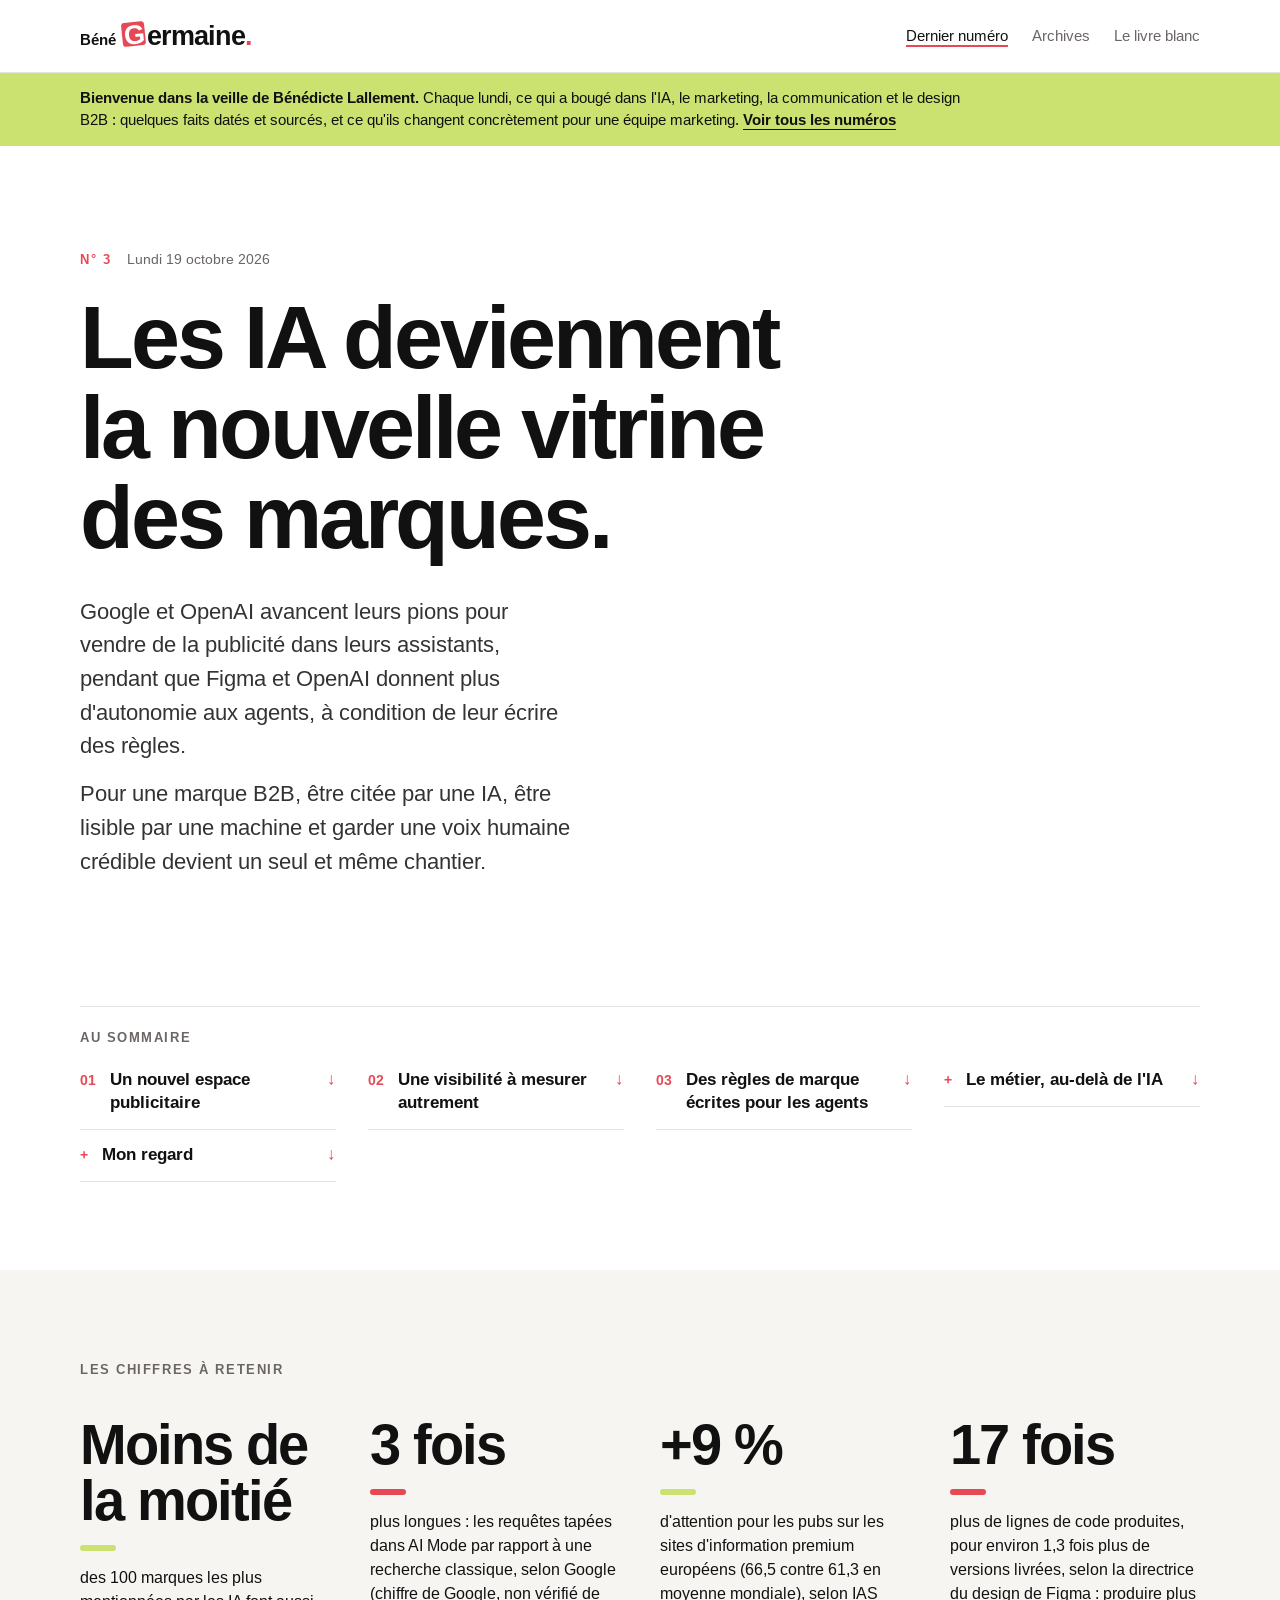
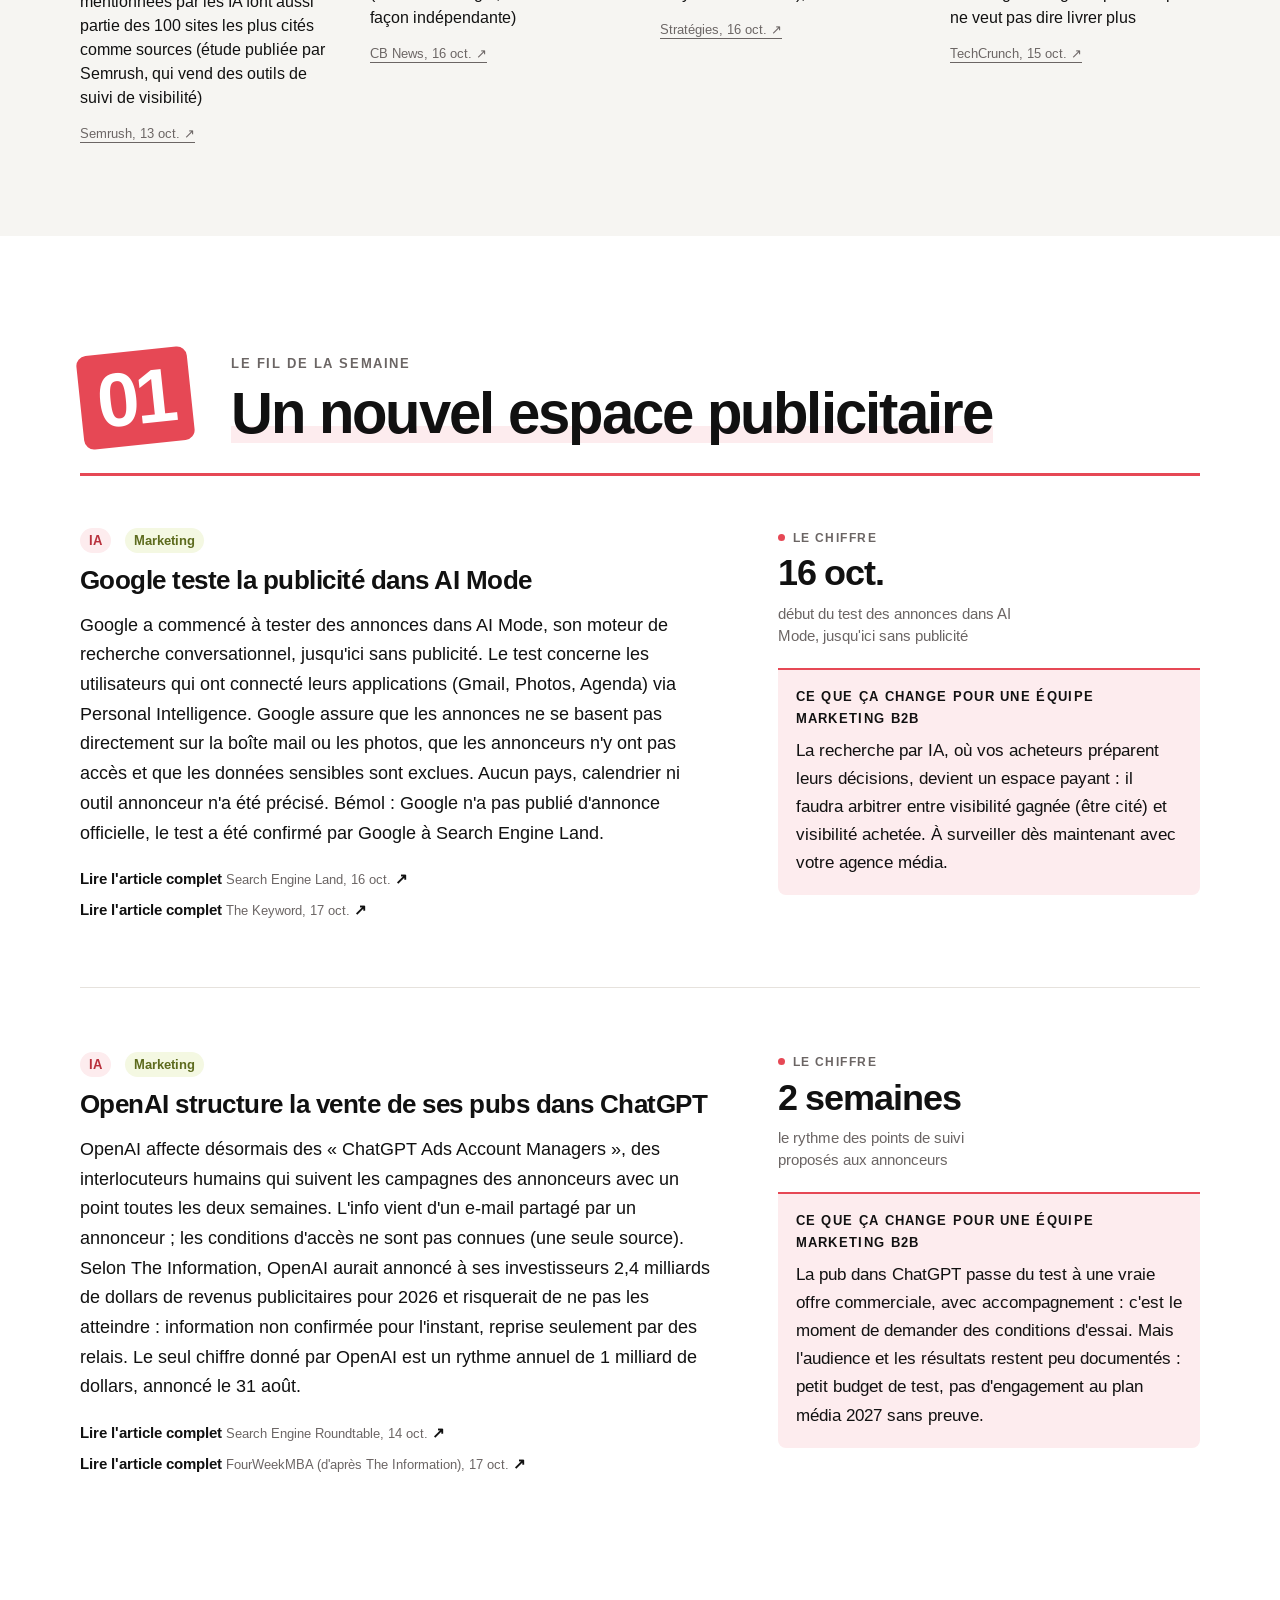
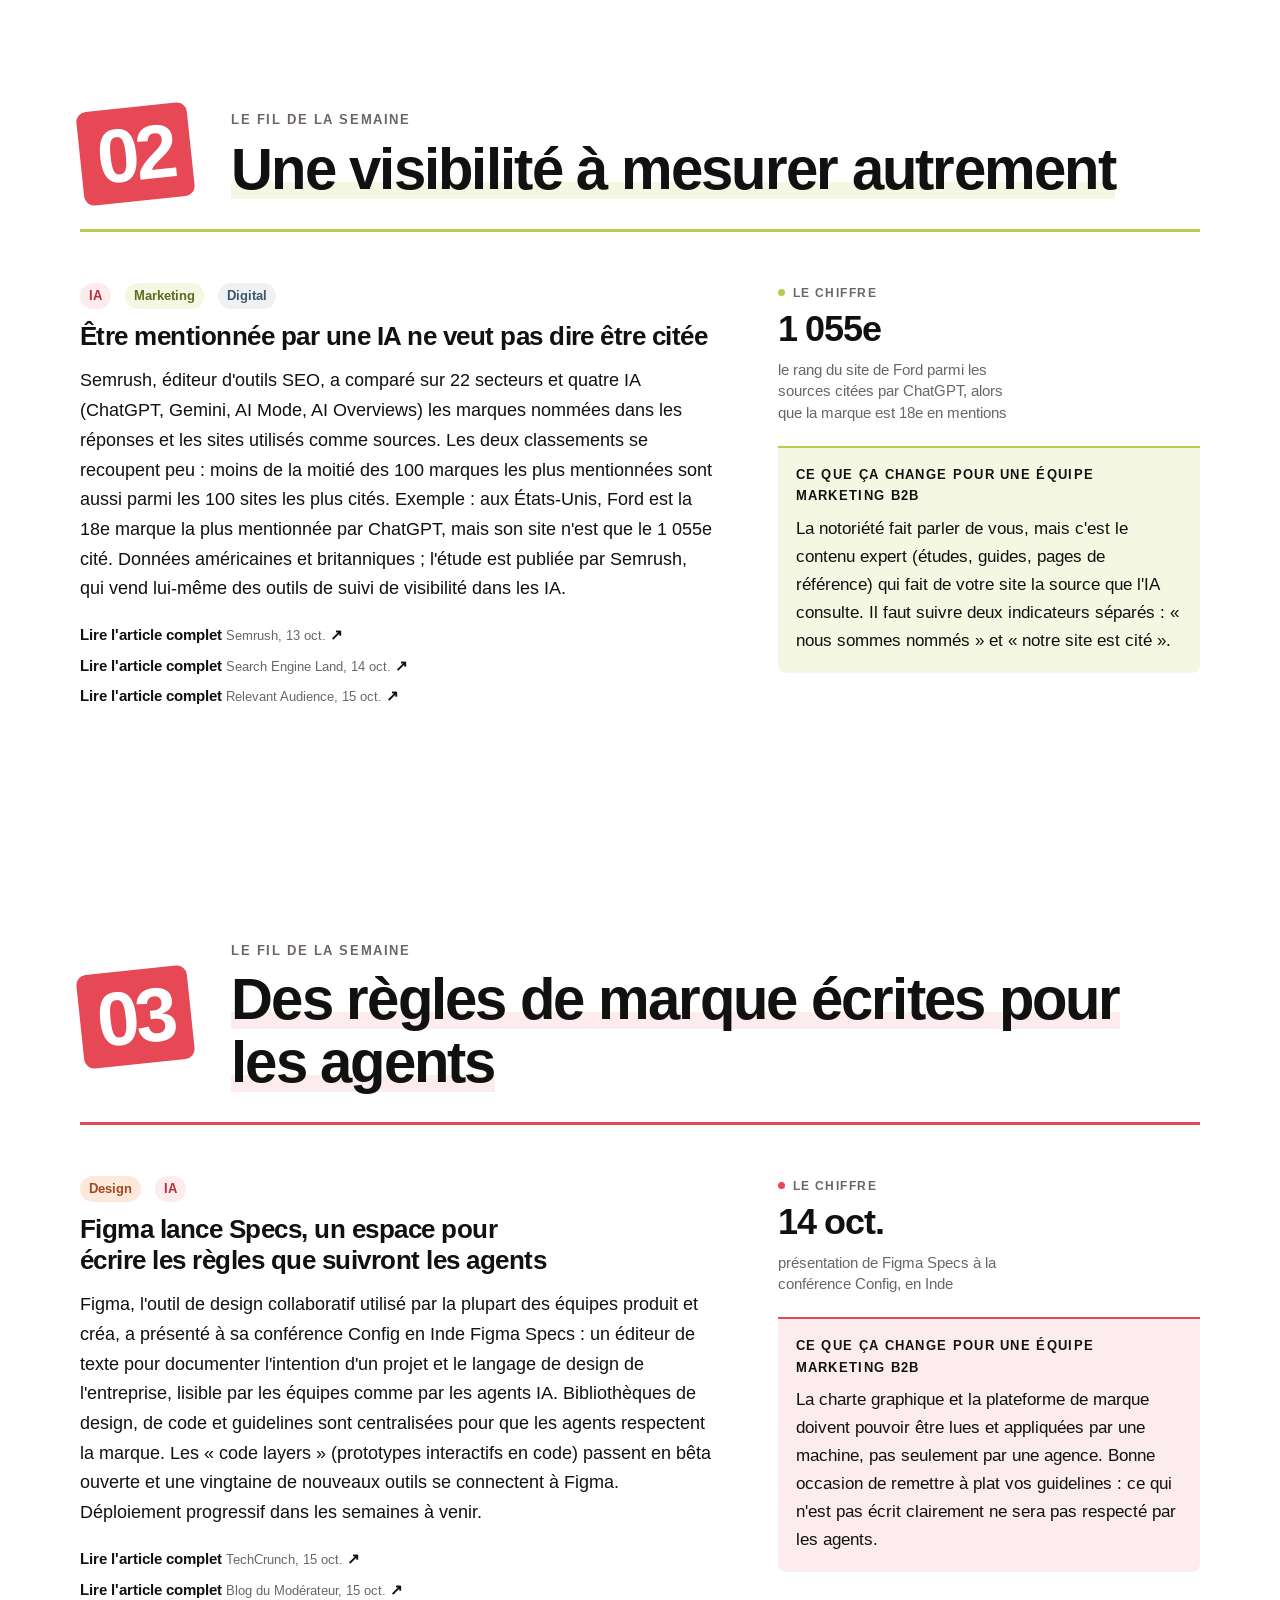
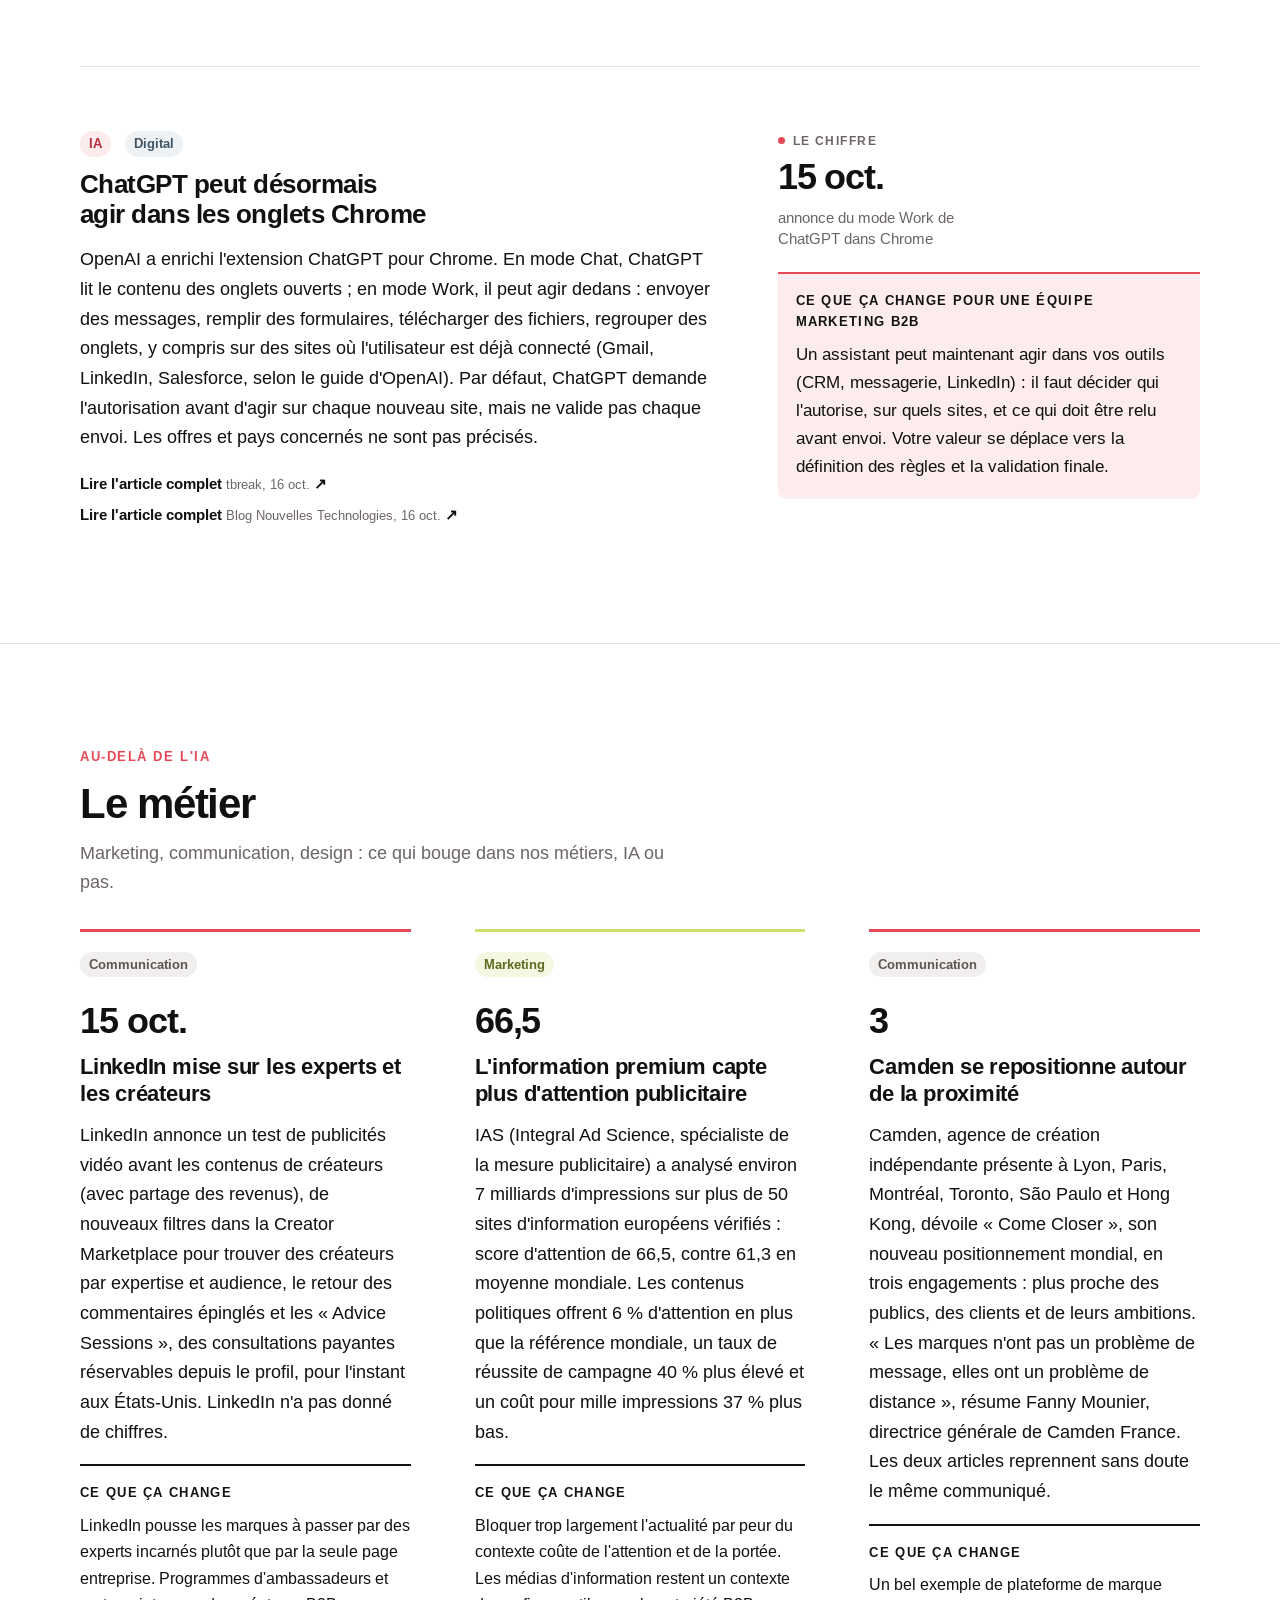
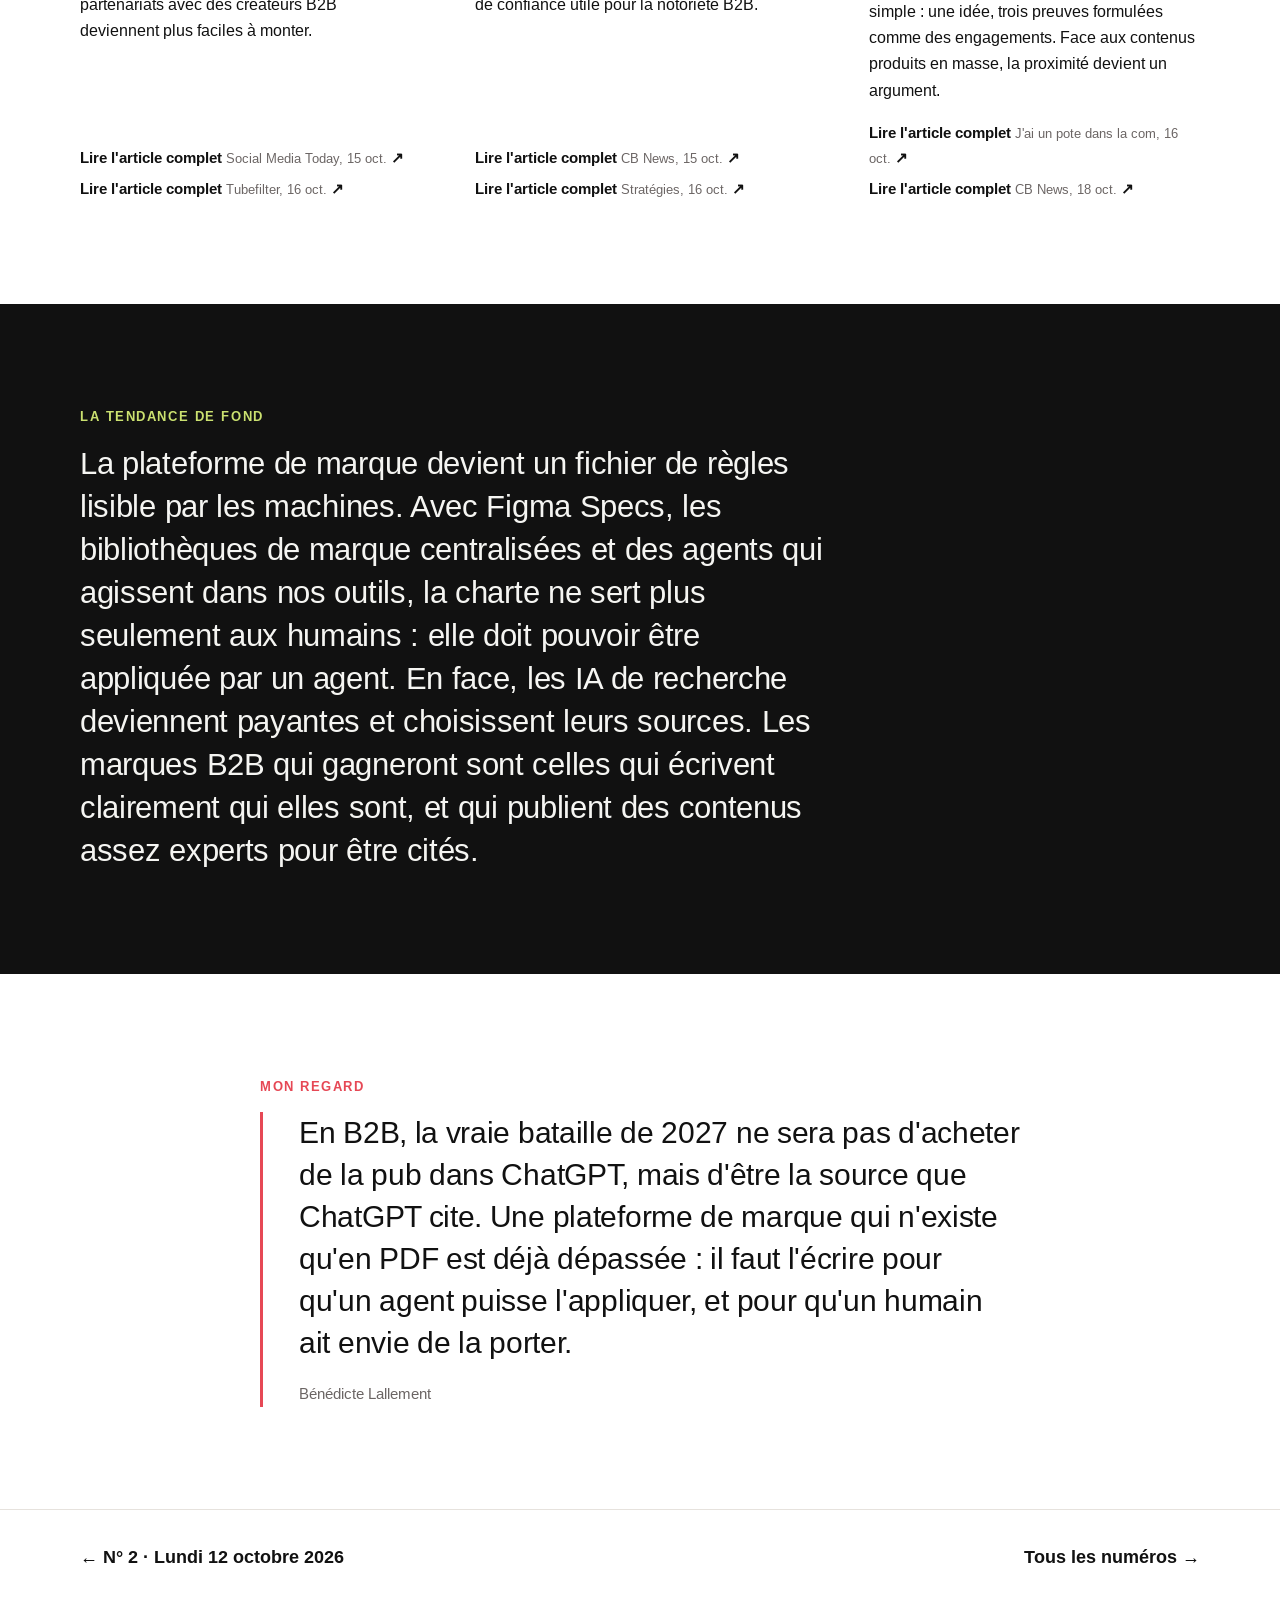
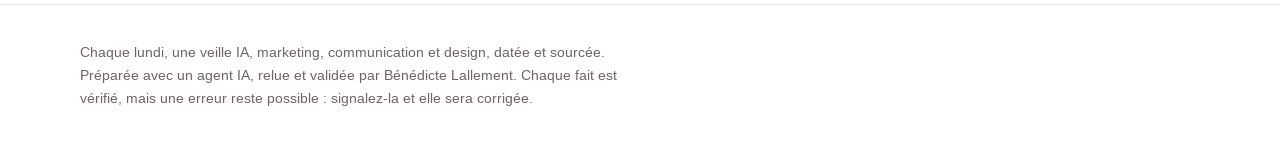
==== commit b1453f87: "Remplace le contenu par le dépôt complet (n° 1 à 3, livre blanc révisé) et retire les fichiers dépos" ====
--- a/index.html
+++ b/index.html
@@ -1,64 +1,61 @@
 <!doctype html><html lang="fr"><head><meta charset="utf-8"><meta name="viewport" content="width=device-width,initial-scale=1">
-<title>La confiance devient l&#x27;argument. · La veille de Bénédicte Lallement</title><meta name="description" content="N° 2, Semaine du 8 octobre 2026 : La confiance devient l&#x27;argument. La semaine dernière, les assistants IA devenaient un canal. Cette semaine, une question s&#x27;impose : à qui fait-on confiance dans ce canal ?"><meta name="author" content="Bénédicte Lallement"><meta name="robots" content="noindex, nofollow">
+<title>Les IA deviennent la nouvelle vitrine des marques. · La veille de Bénédicte Lallement</title><meta name="description" content="N° 3, Lundi 19 octobre 2026 : Les IA deviennent la nouvelle vitrine des marques. Google et OpenAI avancent leurs pions pour vendre de la publicité dans leurs assistants, pendant que Figma et OpenAI donnent plus d&#x27;autonomie aux agents, à condition de leur écrire des règles."><meta name="author" content="Bénédicte Lallement">
 <link rel="canonical" href="https://benegermaine.github.io/veille/">
 <meta property="og:type" content="article"><meta property="og:locale" content="fr_FR"><meta property="og:site_name" content="Béné Germaine · la veille du lundi de Bénédicte Lallement">
-<meta property="og:title" content="La confiance devient l&#x27;argument. · La veille de Bénédicte Lallement"><meta property="og:description" content="N° 2, Semaine du 8 octobre 2026 : La confiance devient l&#x27;argument. La semaine dernière, les assistants IA devenaient un canal. Cette semaine, une question s&#x27;impose : à qui fait-on confiance dans ce canal ?"><meta property="og:url" content="https://benegermaine.github.io/veille/"><meta property="og:image" content="https://benegermaine.github.io/veille/assets/og/002.png"><meta property="og:image:width" content="1200"><meta property="og:image:height" content="627"><meta name="twitter:card" content="summary_large_image">
+<meta property="og:title" content="Les IA deviennent la nouvelle vitrine des marques. · La veille de Bénédicte Lallement"><meta property="og:description" content="N° 3, Lundi 19 octobre 2026 : Les IA deviennent la nouvelle vitrine des marques. Google et OpenAI avancent leurs pions pour vendre de la publicité dans leurs assistants, pendant que Figma et OpenAI donnent plus d&#x27;autonomie aux agents, à condition de leur écrire des règles."><meta property="og:url" content="https://benegermaine.github.io/veille/"><meta property="og:image" content="https://benegermaine.github.io/veille/assets/og/003.png"><meta property="og:image:width" content="1200"><meta property="og:image:height" content="627"><meta name="twitter:card" content="summary_large_image">
 <link rel="preconnect" href="https://fonts.googleapis.com"><link rel="preconnect" href="https://fonts.gstatic.com" crossorigin><link rel="stylesheet" href="https://fonts.googleapis.com/css2?family=Arimo:wght@400;700&display=swap"><link rel="stylesheet" href="assets/style.css"><link rel="icon" href="assets/favicon.svg" type="image/svg+xml"></head><body><header class="site wrap"><div class="max"><a class="logo" href="index.html" aria-label="Béné Germaine, la veille du lundi de Bénédicte Lallement : accueil"><span class="l-bene">Béné</span><span class="l-wm"><span class="gsq">G</span>ermaine<span class="pt">.</span></span></a>
 <nav aria-label="Navigation du site"><a href="index.html" aria-current="page">Dernier numéro</a><a href="archives.html">Archives</a><a href="livre-blanc.html">Le livre blanc</a></nav></div></header><div class="bienvenue wrap"><div class="max"><p><strong>Bienvenue dans la veille de Bénédicte Lallement.</strong> Chaque lundi, ce qui a bougé dans l'IA, le marketing, la communication et le design B2B : quelques faits datés et sourcés, et ce qu'ils changent concrètement pour une équipe marketing. <a href="archives.html">Voir tous les numéros</a></p></div></div>
-<nav class="collant" aria-label="Parties de ce numéro" hidden><div class="max"><a href="#assistants" data-cible="assistants">01</a><a href="#pub-transparente" data-cible="pub-transparente">02</a><a href="#medias" data-cible="medias">03</a><a href="#souverainete" data-cible="souverainete">04</a><a href="#metier" data-cible="metier">Le métier</a><a href="#contexte" data-cible="contexte">Le contexte</a><a href="#regard" data-cible="regard">Mon regard</a></div></nav>
+<nav class="collant" aria-label="Parties de ce numéro" hidden><div class="max"><a href="#espace-pub" data-cible="espace-pub">01</a><a href="#visibilite" data-cible="visibilite">02</a><a href="#regles-agents" data-cible="regles-agents">03</a><a href="#metier" data-cible="metier">Le métier</a><a href="#regard" data-cible="regard">Mon regard</a></div></nav>
 <div class="une wrap"><div class="max">
-  <div class="meta"><span class="num">N° 2</span><span>Semaine du 8 octobre 2026</span></div>
-  <h1>La confiance devient l&#x27;argument.</h1>
-  <div class="une-grille"><div class="chapo"><p>La semaine dernière, les assistants IA devenaient un canal. Cette semaine, une question s&#x27;impose : à qui fait-on confiance dans ce canal ?</p><p>Les utilisateurs acceptent la publicité quand on la leur explique, les médias veulent être cités et rémunérés, et les Français attendent que les entreprises partagent leur expertise. Pendant ce temps, les assistants continuent de monter en puissance.</p></div><figure class="hero collage reveal"><img src="assets/img/002-une.jpg" alt="Illustration : un homme au chapeau melon, de profil, dont le regard est masqué par un nuage, sur fond rouge" loading="lazy"></figure></div>
+  <div class="meta"><span class="num">N° 3</span><span>Lundi 19 octobre 2026</span></div>
+  <h1>Les IA deviennent la nouvelle vitrine des marques.</h1>
+  <div class="une-grille"><div class="chapo"><p>Google et OpenAI avancent leurs pions pour vendre de la publicité dans leurs assistants, pendant que Figma et OpenAI donnent plus d&#x27;autonomie aux agents, à condition de leur écrire des règles.</p><p>Pour une marque B2B, être citée par une IA, être lisible par une machine et garder une voix humaine crédible devient un seul et même chantier.</p></div></div>
 </div></div>
-<div class="wrap"><div class="max"><nav class="sommaire" aria-labelledby="t-som"><h2 id="t-som">Au sommaire</h2><ol><li><a href="#assistants"><b>01</b><span>Des assistants toujours plus puissants</span><i aria-hidden="true">↓</i></a></li><li><a href="#pub-transparente"><b>02</b><span>La pub dans l&#x27;IA, acceptée si on l&#x27;explique</span><i aria-hidden="true">↓</i></a></li><li><a href="#medias"><b>03</b><span>Les médias veulent être cités et rémunérés</span><i aria-hidden="true">↓</i></a></li><li><a href="#souverainete"><b>04</b><span>Les entreprises attendues sur la souveraineté</span><i aria-hidden="true">↓</i></a></li><li><a href="#metier"><b>+</b><span>Le métier, au-delà de l&#x27;IA</span><i aria-hidden="true">↓</i></a></li><li><a href="#contexte"><b>+</b><span>Le contexte</span><i aria-hidden="true">↓</i></a></li><li><a href="#regard"><b>+</b><span>Mon regard</span><i aria-hidden="true">↓</i></a></li></ol></nav></div></div>
-<section class="chiffres wrap" aria-labelledby="t-k" style="margin-top:clamp(48px,7vw,88px)"><div class="max"><h2 id="t-k">Les chiffres à retenir</h2><div class="kgrid"><div class="k"><strong>47 %</strong><p>des utilisateurs d&#x27;IA informés de la pub dans ChatGPT pourraient choisir une marque inconnue recommandée par l&#x27;IA (22 % des non-informés)</p><a href="https://www.cbnews.fr/etudes/publicite-ia-information-est-cle-acceptation-utilisateurs-kantar" target="_blank" rel="noopener">Kantar, via CB News, 13 oct. ↗</a></div><div class="k"><strong>66 %</strong><p>des Français souhaitent que les entreprises prennent la parole sur les grands enjeux du pays et partagent leur expertise</p><a href="https://www.strategies.fr/actualites/marques/LQ6698762C/souverainete-quel-role-pour-les-entreprises-francaises.html" target="_blank" rel="noopener">Ipsos bva, via Stratégies, 8 oct. ↗</a></div><div class="k"><strong>95 %</strong><p>des community managers en poste utilisent l&#x27;IA dans leur travail</p><a href="https://www.blogdumoderateur.com/enquete-community-managers-ia-2026/" target="_blank" rel="noopener">Enquête BDM, 14 oct. ↗</a></div><div class="k"><strong>−28 %</strong><p>d&#x27;embauches en CDI des 21-29 ans dans les métiers les plus exposés à l&#x27;IA, par rapport à novembre 2022</p><a href="https://www.blogdumoderateur.com/ia-freine-embauche-jeunes/" target="_blank" rel="noopener">Banque de France, via BDM, 14 oct. ↗</a></div></div></div></section>
-<section class="etape wrap ton-rouge" id="assistants" aria-labelledby="h-assistants"><div class="max">
-  <div class="etape-tete"><span class="rang gsq" aria-hidden="true">01</span><div><p class="kicker">Le fil de la semaine</p><h2 id="h-assistants">Des assistants toujours plus puissants</h2></div></div>
+<div class="wrap"><div class="max"><nav class="sommaire" aria-labelledby="t-som"><h2 id="t-som">Au sommaire</h2><ol><li><a href="#espace-pub"><b>01</b><span>Un nouvel espace publicitaire</span><i aria-hidden="true">↓</i></a></li><li><a href="#visibilite"><b>02</b><span>Une visibilité à mesurer autrement</span><i aria-hidden="true">↓</i></a></li><li><a href="#regles-agents"><b>03</b><span>Des règles de marque écrites pour les agents</span><i aria-hidden="true">↓</i></a></li><li><a href="#metier"><b>+</b><span>Le métier, au-delà de l&#x27;IA</span><i aria-hidden="true">↓</i></a></li><li><a href="#regard"><b>+</b><span>Mon regard</span><i aria-hidden="true">↓</i></a></li></ol></nav></div></div>
+<section class="chiffres wrap" aria-labelledby="t-k" style="margin-top:clamp(48px,7vw,88px)"><div class="max"><h2 id="t-k">Les chiffres à retenir</h2><div class="kgrid"><div class="k"><strong>Moins de la moitié</strong><p>des 100 marques les plus mentionnées par les IA font aussi partie des 100 sites les plus cités comme sources (étude publiée par Semrush, qui vend des outils de suivi de visibilité)</p><a href="https://www.semrush.com/news/474244-semrush-releases-2026-ai-visibility-index-revealing-its-first-uk-benchmark/" target="_blank" rel="noopener">Semrush, 13 oct. ↗</a></div><div class="k"><strong>3 fois</strong><p>plus longues : les requêtes tapées dans AI Mode par rapport à une recherche classique, selon Google (chiffre de Google, non vérifié de façon indépendante)</p><a href="https://www.cbnews.fr/digital/ai-overviews-google-ads-invite-les-marques-repenser-leur-sites" target="_blank" rel="noopener">CB News, 16 oct. ↗</a></div><div class="k"><strong>+9 %</strong><p>d&#x27;attention pour les pubs sur les sites d&#x27;information premium européens (66,5 contre 61,3 en moyenne mondiale), selon IAS</p><a href="https://www.strategies.fr/actualites/culture-tech/LQ6759109C/les-contenus-politiques-offrent-une-meilleure-performance-publicitaire-selon-ias.html" target="_blank" rel="noopener">Stratégies, 16 oct. ↗</a></div><div class="k"><strong>17 fois</strong><p>plus de lignes de code produites, pour environ 1,3 fois plus de versions livrées, selon la directrice du design de Figma : produire plus ne veut pas dire livrer plus</p><a href="https://techcrunch.com/2026/10/14/figma-announces-new-features-to-define-how-agents-work-on-its-platform/" target="_blank" rel="noopener">TechCrunch, 15 oct. ↗</a></div></div></div></section>
+<section class="etape wrap ton-rouge" id="espace-pub" aria-labelledby="h-espace-pub"><div class="max">
+  <div class="etape-tete"><span class="rang gsq" aria-hidden="true">01</span><div><p class="kicker">Le fil de la semaine</p><h2 id="h-espace-pub">Un nouvel espace publicitaire</h2></div></div>
   <article class="fait">
-  <div><div class="tags"><span class="tag t-ia">IA</span></div>
-    <h3>GPT-6 arrive dans ChatGPT, avec des réponses interactives</h3><p>OpenAI ouvre GPT-6 à tous les utilisateurs de ChatGPT, partout dans le monde, avec « Intelligent UI » : le modèle choisit lui-même la forme de sa réponse et peut mêler texte, graphiques, boutons, formulaires ou schémas à manipuler. Les offres Plus, Pro, Business et Enterprise ont accès à GPT-6 Sol, les offres Free et Go à GPT-6 Luna, une version pensée pour les tâches rapides.</p><div class="out"><a href="https://www.blogdumoderateur.com/chatgpt-passe-gpt-6-nouvelle-interface/" target="_blank" rel="noopener">Lire l&#x27;article complet <small>Blog du Modérateur, 8 oct.</small> <span aria-hidden="true">↗</span></a></div></div>
-  <div><div class="fig"><small>Le chiffre</small><strong>44 %</strong><span>plus tôt : le début des réponses avec recherche web, selon une mesure interne d&#x27;OpenAI</span></div>
-  <div class="chg"><h4>Ce que ça change pour une équipe marketing B2B</h4><p>Un comparatif d&#x27;offres ou une simulation de budget peut désormais sortir de ChatGPT sous forme d&#x27;outil à manipuler. Vos acheteurs vont s&#x27;habituer à ce confort : vos propres contenus (calculateurs, comparatifs, démos) devront être au moins aussi pratiques.</p></div></div>
+  <div><div class="tags"><span class="tag t-ia">IA</span><span class="tag t-marketing">Marketing</span></div>
+    <h3>Google teste la publicité dans AI Mode</h3><p>Google a commencé à tester des annonces dans AI Mode, son moteur de recherche conversationnel, jusqu&#x27;ici sans publicité. Le test concerne les utilisateurs qui ont connecté leurs applications (Gmail, Photos, Agenda) via Personal Intelligence. Google assure que les annonces ne se basent pas directement sur la boîte mail ou les photos, que les annonceurs n&#x27;y ont pas accès et que les données sensibles sont exclues. Aucun pays, calendrier ni outil annonceur n&#x27;a été précisé. Bémol : Google n&#x27;a pas publié d&#x27;annonce officielle, le test a été confirmé par Google à Search Engine Land.</p><div class="out"><a href="https://searchengineland.com/google-begins-testing-ads-in-ai-mode-for-users-with-personal-intelligence-enabled-496990" target="_blank" rel="noopener">Lire l&#x27;article complet <small>Search Engine Land, 16 oct.</small> <span aria-hidden="true">↗</span></a><a href="https://www.thekeyword.co/news/google-personal-intelligence-ads" target="_blank" rel="noopener">Lire l&#x27;article complet <small>The Keyword, 17 oct.</small> <span aria-hidden="true">↗</span></a></div></div>
+  <div><div class="fig"><small>Le chiffre</small><strong>16 oct.</strong><span>début du test des annonces dans AI Mode, jusqu&#x27;ici sans publicité</span></div>
+  <div class="chg"><h4>Ce que ça change pour une équipe marketing B2B</h4><p>La recherche par IA, où vos acheteurs préparent leurs décisions, devient un espace payant : il faudra arbitrer entre visibilité gagnée (être cité) et visibilité achetée. À surveiller dès maintenant avec votre agence média.</p></div></div>
 </article><article class="fait">
-  <div><div class="tags"><span class="tag t-ia">IA</span></div>
-    <h3>Google ouvre Gemini 4 Argon aux abonnés Pro et Ultra</h3><p>Gemini 4 Argon, jusqu&#x27;ici réservé à des acteurs de la cyberdéfense, s&#x27;ouvre aux abonnés Google AI Pro et Ultra (dans l&#x27;application Gemini et le mode IA de la recherche), aux entreprises et aux développeurs. Google le présente comme un modèle pour les tâches complexes en plusieurs étapes. En mode agent, il doit demander une confirmation humaine avant toute action irréversible.</p><div class="out"><a href="https://www.blogdumoderateur.com/gemini-4-argon-accessible/" target="_blank" rel="noopener">Lire l&#x27;article complet <small>Blog du Modérateur, 14 oct.</small> <span aria-hidden="true">↗</span></a></div></div>
-  <div><div class="fig"><small>Le chiffre</small><strong>40+</strong><span>applications connectables dans l&#x27;application Gemini sur Mac, via Antigravity (abonnés Ultra)</span></div>
-  <div class="chg"><h4>Ce que ça change pour une équipe marketing B2B</h4><p>Les grands assistants se rapprochent en puissance : la différence se jouera sur leur intégration dans vos outils et sur la qualité de vos consignes. Inutile de courir après chaque nouveau modèle, mieux vaut fixer vos usages et vos règles de vérification.</p></div></div>
+  <div><div class="tags"><span class="tag t-ia">IA</span><span class="tag t-marketing">Marketing</span></div>
+    <h3>OpenAI structure la vente de ses pubs dans ChatGPT</h3><p>OpenAI affecte désormais des « ChatGPT Ads Account Managers », des interlocuteurs humains qui suivent les campagnes des annonceurs avec un point toutes les deux semaines. L&#x27;info vient d&#x27;un e-mail partagé par un annonceur ; les conditions d&#x27;accès ne sont pas connues (une seule source). Selon The Information, OpenAI aurait annoncé à ses investisseurs 2,4 milliards de dollars de revenus publicitaires pour 2026 et risquerait de ne pas les atteindre : information non confirmée pour l&#x27;instant, reprise seulement par des relais. Le seul chiffre donné par OpenAI est un rythme annuel de 1 milliard de dollars, annoncé le 31 août.</p><div class="out"><a href="https://www.seroundtable.com/openai-chatgpt-ads-account-manager-42278.html" target="_blank" rel="noopener">Lire l&#x27;article complet <small>Search Engine Roundtable, 14 oct.</small> <span aria-hidden="true">↗</span></a><a href="https://fourweekmba.com/ai-openai-ads-hit-1b-run-rate-behind-its-2-4b-2026-target/" target="_blank" rel="noopener">Lire l&#x27;article complet <small>FourWeekMBA (d&#x27;après The Information), 17 oct.</small> <span aria-hidden="true">↗</span></a></div></div>
+  <div><div class="fig"><small>Le chiffre</small><strong>2 semaines</strong><span>le rythme des points de suivi proposés aux annonceurs</span></div>
+  <div class="chg"><h4>Ce que ça change pour une équipe marketing B2B</h4><p>La pub dans ChatGPT passe du test à une vraie offre commerciale, avec accompagnement : c&#x27;est le moment de demander des conditions d&#x27;essai. Mais l&#x27;audience et les résultats restent peu documentés : petit budget de test, pas d&#x27;engagement au plan média 2027 sans preuve.</p></div></div>
 </article></div>
-</section><section class="etape wrap ton-vert" id="pub-transparente" aria-labelledby="h-pub-transparente"><div class="max">
-  <div class="etape-tete"><span class="rang gsq" aria-hidden="true">02</span><div><p class="kicker">Le fil de la semaine</p><h2 id="h-pub-transparente">La pub dans l&#x27;IA, acceptée si on l&#x27;explique</h2></div></div>
+</section><section class="etape wrap ton-vert" id="visibilite" aria-labelledby="h-visibilite"><div class="max">
+  <div class="etape-tete"><span class="rang gsq" aria-hidden="true">02</span><div><p class="kicker">Le fil de la semaine</p><h2 id="h-visibilite">Une visibilité à mesurer autrement</h2></div></div>
   <article class="fait">
-  <div><div class="tags"><span class="tag t-marketing">Marketing</span><span class="tag b2c">Étude grand public, mais le signal vaut aussi pour le B2B.</span></div>
-    <h3>Pub dans l&#x27;IA : les utilisateurs informés l&#x27;acceptent bien mieux</h3><p>Selon le baromètre Kantar (1 010 Français interrogés du 18 au 23 septembre), 23 % des Français ont entendu parler de la publicité dans ChatGPT, et seuls 7 % de ceux qui utilisent ChatGPT à titre privé disent en avoir été informés par OpenAI. L&#x27;écart est net : 50 % des non-informés rejettent la publicité quelles que soient les conditions, contre 19 % des informés. Leurs conditions : des réponses non influencées (33 %), la confidentialité des données (30 %), une séparation claire entre pub et réponses (28 %).</p><div class="out"><a href="https://www.cbnews.fr/etudes/publicite-ia-information-est-cle-acceptation-utilisateurs-kantar" target="_blank" rel="noopener">Lire l&#x27;article complet <small>CB News, 13 oct.</small> <span aria-hidden="true">↗</span></a></div></div>
-  <div><div class="fig"><small>Le chiffre</small><strong>19 %</strong><span>des utilisateurs informés rejettent la pub dans l&#x27;IA quoi qu&#x27;il arrive, contre 50 % des non-informés</span></div>
-  <div class="chg"><h4>Ce que ça change pour une équipe marketing B2B</h4><p>La transparence n&#x27;est pas une contrainte, c&#x27;est ce qui rend la publicité acceptable. Et 47 % des utilisateurs informés pourraient choisir une marque inconnue recommandée par l&#x27;IA : être cité dans les réponses compte autant que d&#x27;y acheter de l&#x27;espace.</p></div></div>
+  <div><div class="tags"><span class="tag t-ia">IA</span><span class="tag t-marketing">Marketing</span><span class="tag t-digital">Digital</span></div>
+    <h3>Être mentionnée par une IA ne veut pas dire être citée</h3><p>Semrush, éditeur d&#x27;outils SEO, a comparé sur 22 secteurs et quatre IA (ChatGPT, Gemini, AI Mode, AI Overviews) les marques nommées dans les réponses et les sites utilisés comme sources. Les deux classements se recoupent peu : moins de la moitié des 100 marques les plus mentionnées sont aussi parmi les 100 sites les plus cités. Exemple : aux États-Unis, Ford est la 18e marque la plus mentionnée par ChatGPT, mais son site n&#x27;est que le 1 055e cité. Données américaines et britanniques ; l&#x27;étude est publiée par Semrush, qui vend lui-même des outils de suivi de visibilité dans les IA.</p><div class="out"><a href="https://www.semrush.com/news/474244-semrush-releases-2026-ai-visibility-index-revealing-its-first-uk-benchmark/" target="_blank" rel="noopener">Lire l&#x27;article complet <small>Semrush, 13 oct.</small> <span aria-hidden="true">↗</span></a><a href="https://searchengineland.com/your-brand-can-win-the-mention-and-lose-the-citation-496011" target="_blank" rel="noopener">Lire l&#x27;article complet <small>Search Engine Land, 14 oct.</small> <span aria-hidden="true">↗</span></a><a href="https://www.relevantaudience.com/geo/semrush-ai-visibility-index-h2-2026-mentions-vs-citations/" target="_blank" rel="noopener">Lire l&#x27;article complet <small>Relevant Audience, 15 oct.</small> <span aria-hidden="true">↗</span></a></div></div>
+  <div><div class="fig"><small>Le chiffre</small><strong>1 055e</strong><span>le rang du site de Ford parmi les sources citées par ChatGPT, alors que la marque est 18e en mentions</span></div>
+  <div class="chg"><h4>Ce que ça change pour une équipe marketing B2B</h4><p>La notoriété fait parler de vous, mais c&#x27;est le contenu expert (études, guides, pages de référence) qui fait de votre site la source que l&#x27;IA consulte. Il faut suivre deux indicateurs séparés : « nous sommes nommés » et « notre site est cité ».</p></div></div>
 </article></div>
-</section><section class="etape wrap ton-rouge" id="medias" aria-labelledby="h-medias"><div class="max">
-  <div class="etape-tete"><span class="rang gsq" aria-hidden="true">03</span><div><p class="kicker">Le fil de la semaine</p><h2 id="h-medias">Les médias veulent être cités et rémunérés</h2></div></div>
+</section><section class="etape wrap ton-rouge" id="regles-agents" aria-labelledby="h-regles-agents"><div class="max">
+  <div class="etape-tete"><span class="rang gsq" aria-hidden="true">03</span><div><p class="kicker">Le fil de la semaine</p><h2 id="h-regles-agents">Des règles de marque écrites pour les agents</h2></div></div>
   <article class="fait">
-  <div><div class="tags"><span class="tag t-communication">Communication</span></div>
-    <h3>L&#x27;AFP et L&#x27;Équipe rejoignent la coalition des médias face à l&#x27;IA</h3><p>SPUR (Standards for Publisher Usage Rights) est une coalition lancée en 2026 par cinq médias britanniques, dont la BBC, le Financial Times et The Guardian. Son but : un cadre « responsable et transparent » pour l&#x27;utilisation des contenus médias par l&#x27;IA. Une quarantaine de nouveaux membres la rejoignent, dont l&#x27;AFP, L&#x27;Équipe, Locales.tv, le New York Times et The Economist, après Radio France la semaine précédente. « Cette valeur à la source doit être reconnue, citée et rémunérée », résume Fabrice Fries, PDG de l&#x27;AFP.</p><div class="out"><a href="https://www.cbnews.fr/medias/ia-afp-localestv-equipe-quarantaine-nouveaux-adherents-coalition-internationale-spur" target="_blank" rel="noopener">Lire l&#x27;article complet <small>CB News, 13 oct.</small> <span aria-hidden="true">↗</span></a></div></div>
-  <div><div class="fig"><small>Le chiffre</small><strong>80</strong><span>acteurs des médias environ dans la coalition SPUR</span></div>
-  <div class="chg"><h4>Ce que ça change pour une équipe marketing B2B</h4><p>Les médias veulent être cités et payés quand l&#x27;IA reprend leurs contenus. Pour les relations presse et le contenu de marque, c&#x27;est un rappel : ce qui est sourcé, signé et vérifiable garde sa valeur, y compris aux yeux des IA.</p></div></div>
-</article></div>
-</section><section class="etape wrap ton-vert" id="souverainete" aria-labelledby="h-souverainete"><div class="max">
-  <div class="etape-tete"><span class="rang gsq" aria-hidden="true">04</span><div><p class="kicker">Le fil de la semaine</p><h2 id="h-souverainete">Les entreprises attendues sur la souveraineté</h2></div></div>
-  <article class="fait">
-  <div><div class="tags"><span class="tag t-communication">Communication</span></div>
-    <h3>Les Français attendent la parole des entreprises sur la souveraineté</h3><p>Étude Ipsos bva pour Entreprises &amp; Médias, l&#x27;association des directeurs de la communication des grandes entreprises, menée du 2 au 5 septembre auprès de 1 000 personnes : 84 % des Français estiment que les entreprises ont un rôle à jouer en matière de souveraineté, en lien avec l&#x27;État, et 76 % jugent le niveau actuel insuffisant. 66 % souhaitent qu&#x27;elles prennent la parole sur les grands enjeux du pays et partagent leur expertise, notamment sur la cybersécurité, l&#x27;IA et la désinformation.</p><div class="out"><a href="https://www.strategies.fr/actualites/marques/LQ6698762C/souverainete-quel-role-pour-les-entreprises-francaises.html" target="_blank" rel="noopener">Lire l&#x27;article complet <small>Stratégies, 8 oct.</small> <span aria-hidden="true">↗</span></a></div></div>
-  <div><div class="fig"><small>Le chiffre</small><strong>84 %</strong><span>des Français estiment que les entreprises ont un rôle à jouer pour la souveraineté</span></div>
-  <div class="chg"><h4>Ce que ça change pour une équipe marketing B2B</h4><p>La communication corporate gagne une légitimité nouvelle pour prendre position, à condition de s&#x27;appuyer sur une expertise réelle. Pour une entreprise tech ou industrielle, la souveraineté peut devenir un pilier de la plateforme de marque, pas seulement un argument commercial.</p></div></div>
+  <div><div class="tags"><span class="tag t-design">Design</span><span class="tag t-ia">IA</span></div>
+    <h3>Figma lance Specs, un espace pour écrire les règles que suivront les agents</h3><p>Figma, l&#x27;outil de design collaboratif utilisé par la plupart des équipes produit et créa, a présenté à sa conférence Config en Inde Figma Specs : un éditeur de texte pour documenter l&#x27;intention d&#x27;un projet et le langage de design de l&#x27;entreprise, lisible par les équipes comme par les agents IA. Bibliothèques de design, de code et guidelines sont centralisées pour que les agents respectent la marque. Les « code layers » (prototypes interactifs en code) passent en bêta ouverte et une vingtaine de nouveaux outils se connectent à Figma. Déploiement progressif dans les semaines à venir.</p><div class="out"><a href="https://techcrunch.com/2026/10/14/figma-announces-new-features-to-define-how-agents-work-on-its-platform/" target="_blank" rel="noopener">Lire l&#x27;article complet <small>TechCrunch, 15 oct.</small> <span aria-hidden="true">↗</span></a><a href="https://www.blogdumoderateur.com/figma-prototyper-code-directement-canvas-collaboratif/" target="_blank" rel="noopener">Lire l&#x27;article complet <small>Blog du Modérateur, 15 oct.</small> <span aria-hidden="true">↗</span></a></div></div>
+  <div><div class="fig"><small>Le chiffre</small><strong>14 oct.</strong><span>présentation de Figma Specs à la conférence Config, en Inde</span></div>
+  <div class="chg"><h4>Ce que ça change pour une équipe marketing B2B</h4><p>La charte graphique et la plateforme de marque doivent pouvoir être lues et appliquées par une machine, pas seulement par une agence. Bonne occasion de remettre à plat vos guidelines : ce qui n&#x27;est pas écrit clairement ne sera pas respecté par les agents.</p></div></div>
+</article><article class="fait">
+  <div><div class="tags"><span class="tag t-ia">IA</span><span class="tag t-digital">Digital</span></div>
+    <h3>ChatGPT peut désormais agir dans les onglets Chrome</h3><p>OpenAI a enrichi l&#x27;extension ChatGPT pour Chrome. En mode Chat, ChatGPT lit le contenu des onglets ouverts ; en mode Work, il peut agir dedans : envoyer des messages, remplir des formulaires, télécharger des fichiers, regrouper des onglets, y compris sur des sites où l&#x27;utilisateur est déjà connecté (Gmail, LinkedIn, Salesforce, selon le guide d&#x27;OpenAI). Par défaut, ChatGPT demande l&#x27;autorisation avant d&#x27;agir sur chaque nouveau site, mais ne valide pas chaque envoi. Les offres et pays concernés ne sont pas précisés.</p><div class="out"><a href="https://tbreak.com/chatgpt-chrome-extension-open-tabs/" target="_blank" rel="noopener">Lire l&#x27;article complet <small>tbreak, 16 oct.</small> <span aria-hidden="true">↗</span></a><a href="https://www.blog-nouvelles-technologies.fr/388640/chatgpt-extension-chrome-onglets/" target="_blank" rel="noopener">Lire l&#x27;article complet <small>Blog Nouvelles Technologies, 16 oct.</small> <span aria-hidden="true">↗</span></a></div></div>
+  <div><div class="fig"><small>Le chiffre</small><strong>15 oct.</strong><span>annonce du mode Work de ChatGPT dans Chrome</span></div>
+  <div class="chg"><h4>Ce que ça change pour une équipe marketing B2B</h4><p>Un assistant peut maintenant agir dans vos outils (CRM, messagerie, LinkedIn) : il faut décider qui l&#x27;autorise, sur quels sites, et ce qui doit être relu avant envoi. Votre valeur se déplace vers la définition des règles et la validation finale.</p></div></div>
 </article></div>
 </section>
-<section class="section wrap" id="metier" aria-labelledby="t-met"><div class="max"><p class="kicker">Au-delà de l'IA</p><h2 id="t-met">Le métier</h2><p class="lede">Marketing, communication, design : ce qui bouge dans nos métiers, IA ou pas.</p><div class="mgrid"><article><div class="tags"><span class="tag t-communication">Communication</span></div><strong class="n">95 %</strong>
-<h3>Les community managers ont adopté l&#x27;IA</h3><p>Selon l&#x27;enquête BDM menée avec Iconosquare auprès de 471 community managers en France (juillet-août 2026), 95 % utilisent l&#x27;IA dans leur travail, et 75 % de ces utilisateurs tous les jours. Claude progresse fortement : 49 % l&#x27;utilisent, contre 9 % en 2025, quand ChatGPT recule de 86 % à 75 %.</p><div class="chg"><h4>Ce que ça change</h4><p>L&#x27;IA est devenue un outil de base du social media. La différence ne se fait plus sur l&#x27;usage, mais sur la ligne éditoriale, la relecture et la stratégie, que l&#x27;IA n&#x27;assure pas seule.</p></div>
-<div class="out"><a href="https://www.blogdumoderateur.com/enquete-community-managers-ia-2026/" target="_blank" rel="noopener">Lire l&#x27;article complet <small>Blog du Modérateur, 14 oct.</small> <span aria-hidden="true">↗</span></a></div></article><article><div class="tags"><span class="tag t-marketing">Marketing</span></div><strong class="n">20+</strong>
-<h3>Des études qualitatives sans répondants humains</h3><p>Patrick van Bloeme, cofondateur de l&#x27;institut Novatris, lance Limpid : une plateforme d&#x27;études qualitatives menées avec des « personas synthétiques », des profils simulés par l&#x27;IA. Les entreprises y conduisent elles-mêmes leurs études, du brief aux livrables, en quelques heures, avec plus de vingt types d&#x27;études prêts à l&#x27;emploi.</p><div class="chg"><h4>Ce que ça change</h4><p>Tester un message ou une offre devient rapide et peu coûteux. Mais un persona synthétique reste une simulation : utile pour défricher, pas pour remplacer l&#x27;écoute de vrais clients avant une décision importante.</p></div>
-<div class="out"><a href="https://www.cbnews.fr/conseil/creation-limpid-plateforme-etudes-qualitatives-repondants-humains" target="_blank" rel="noopener">Lire l&#x27;article complet <small>CB News, 13 oct.</small> <span aria-hidden="true">↗</span></a></div></article><article><div class="tags"><span class="tag t-communication">Communication</span></div><strong class="n">18</strong>
-<h3>Inherent réunit 18 acquisitions sous une seule marque</h3><p>Inherent, groupe français de services numériques (communication, cloud, cybersécurité), réunit toutes ses activités sous une marque commune, conçue par l&#x27;agence indépendante Insign au terme de trois ans de travail. Le groupe, qui a mené 18 acquisitions en six ans, compte environ 1 600 collaborateurs.</p><div class="chg"><h4>Ce que ça change</h4><p>Un cas typique de groupe B2B construit par rachats, qui doit unifier sa marque pour être lisible auprès des clients comme des candidats. Et un rappel : une architecture de marque se construit en années, pas en semaines.</p></div>
-<div class="out"><a href="https://www.strategies.fr/actualites/marques/LQ6717577C/le-groupe-inherent-reunit-ses-activites-sous-une-marque-commune-concue-par-insign.html" target="_blank" rel="noopener">Lire l&#x27;article complet <small>Stratégies, 8 oct.</small> <span aria-hidden="true">↗</span></a></div></article></div></div></section><section class="section wrap" id="contexte" aria-labelledby="t-ctx"><div class="max"><p class="kicker">Pour prendre du recul</p><h2 id="t-ctx">Le contexte</h2><p class="lede">Ce qui éclaire la semaine, au-delà de ses sept jours.</p><div class="cgrid"><article><h3>L&#x27;IA freine déjà l&#x27;embauche des jeunes</h3><p>Selon un document de travail de la Banque de France, les embauches en CDI des 21-29 ans dans les métiers les plus exposés à l&#x27;IA sont environ 28 % sous leur niveau de novembre 2022, contre 8 % dans les moins exposés. Les auteurs constatent une association, sans isoler l&#x27;effet propre de l&#x27;IA.</p><div class="out"><a href="https://www.blogdumoderateur.com/ia-freine-embauche-jeunes/" target="_blank" rel="noopener">Lire l&#x27;étude <small>Banque de France, via BDM, 14 oct.</small> <span aria-hidden="true">↗</span></a></div></article><article><h3>Les réponses IA de Google, déjà une habitude</h3><p>58 % des Français utilisent déjà les aperçus IA de Google, et 24 % ont essayé son mode conversationnel, selon le même baromètre Kantar. La recherche par IA n&#x27;est plus une curiosité, c&#x27;est un usage courant.</p><div class="out"><a href="https://www.cbnews.fr/etudes/publicite-ia-information-est-cle-acceptation-utilisateurs-kantar" target="_blank" rel="noopener">Lire l&#x27;étude <small>Kantar, via CB News, 13 oct.</small> <span aria-hidden="true">↗</span></a></div></article></div></div></section><section class="tendance wrap"><div class="max"><p class="kicker">La tendance de fond</p><p>La confiance devient la condition d&#x27;accès aux assistants IA. Sans transparence, la publicité est rejetée ; sans reconnaissance, les médias se ferment ; sans expertise visible, une marque n&#x27;est ni citée ni crue. Pour le marketing B2B, l&#x27;effort se déplace de la production de contenus vers la preuve.</p></div></section><section class="regard wrap" id="regard" aria-labelledby="t-reg"><div class="etroit"><p class="kicker" id="t-reg">Mon regard</p><blockquote><p>La confiance ne se décrète pas, elle se documente. Les utilisateurs acceptent la publicité quand on la leur explique, les médias exigent d&#x27;être cités, les Français attendent que les entreprises partagent leur expertise. Pour une marque B2B, la règle est la même : expliquer comment on travaille, sourcer ce qu&#x27;on avance et assumer un point de vue. C&#x27;est précisément ce que l&#x27;IA ne fera pas à notre place.</p><footer>Bénédicte Lallement</footer></blockquote></div></section><section class="section aussi wrap" aria-labelledby="t-aussi"><div class="max"><h2 id="t-aussi">À surveiller aussi</h2><p class="lede">En bref, avec le lien vers l'article.</p><ul><li>Meta Muse Wonder : Meta lance son premier modèle « frontière », pour des tâches d&#x27;agent personnelles et professionnelles. L&#x27;agent Muse n&#x27;est proposé ni en France ni dans l&#x27;UE, sans date annoncée. <a href="https://www.blogdumoderateur.com/muse-wonder-meta-entre-dans-course-modeles-ia-pointe/" target="_blank" rel="noopener">Lire sur Blog du Modérateur ↗</a></li></ul></div></section>
-<nav class="pager wrap" aria-label="Numéros"><div class="max"><a href="numeros/001.html">← N° 1 · Semaine du 1er octobre 2026</a><a href="archives.html">Tous les numéros →</a></div></nav><footer class="pied wrap"><div class="max"><p>Chaque lundi, une veille IA, marketing, communication et design, datée et sourcée. Préparée avec un agent IA, relue et validée par Bénédicte Lallement. Chaque fait est vérifié, mais une erreur reste possible : signalez-la et elle sera corrigée.</p></div></footer><a class="haut-page" href="#" aria-label="Remonter en haut de la page">↑</a><script>(function(){var d=document.documentElement;if(!("IntersectionObserver" in window)||matchMedia("(prefers-reduced-motion: reduce)").matches)return;d.classList.add("anim");
+<section class="section wrap" id="metier" aria-labelledby="t-met"><div class="max"><p class="kicker">Au-delà de l'IA</p><h2 id="t-met">Le métier</h2><p class="lede">Marketing, communication, design : ce qui bouge dans nos métiers, IA ou pas.</p><div class="mgrid"><article><div class="tags"><span class="tag t-communication">Communication</span></div><strong class="n">15 oct.</strong>
+<h3>LinkedIn mise sur les experts et les créateurs</h3><p>LinkedIn annonce un test de publicités vidéo avant les contenus de créateurs (avec partage des revenus), de nouveaux filtres dans la Creator Marketplace pour trouver des créateurs par expertise et audience, le retour des commentaires épinglés et les « Advice Sessions », des consultations payantes réservables depuis le profil, pour l&#x27;instant aux États-Unis. LinkedIn n&#x27;a pas donné de chiffres.</p><div class="chg"><h4>Ce que ça change</h4><p>LinkedIn pousse les marques à passer par des experts incarnés plutôt que par la seule page entreprise. Programmes d&#x27;ambassadeurs et partenariats avec des créateurs B2B deviennent plus faciles à monter.</p></div>
+<div class="out"><a href="https://www.socialmediatoday.com/news/linkedin-adds-new-creator-monetization-options/833179/" target="_blank" rel="noopener">Lire l&#x27;article complet <small>Social Media Today, 15 oct.</small> <span aria-hidden="true">↗</span></a><a href="https://www.tubefilter.com/2026/10/16/linkedin-creator-monetization-update-advice-sessions-consulting/" target="_blank" rel="noopener">Lire l&#x27;article complet <small>Tubefilter, 16 oct.</small> <span aria-hidden="true">↗</span></a></div></article><article><div class="tags"><span class="tag t-marketing">Marketing</span></div><strong class="n">66,5</strong>
+<h3>L&#x27;information premium capte plus d&#x27;attention publicitaire</h3><p>IAS (Integral Ad Science, spécialiste de la mesure publicitaire) a analysé environ 7 milliards d&#x27;impressions sur plus de 50 sites d&#x27;information européens vérifiés : score d&#x27;attention de 66,5, contre 61,3 en moyenne mondiale. Les contenus politiques offrent 6 % d&#x27;attention en plus que la référence mondiale, un taux de réussite de campagne 40 % plus élevé et un coût pour mille impressions 37 % plus bas.</p><div class="chg"><h4>Ce que ça change</h4><p>Bloquer trop largement l&#x27;actualité par peur du contexte coûte de l&#x27;attention et de la portée. Les médias d&#x27;information restent un contexte de confiance utile pour la notoriété B2B.</p></div>
+<div class="out"><a href="https://www.cbnews.fr/etudes/pub-digitale-les-sites-information-premium-generent-davantage-attention-ias" target="_blank" rel="noopener">Lire l&#x27;article complet <small>CB News, 15 oct.</small> <span aria-hidden="true">↗</span></a><a href="https://www.strategies.fr/actualites/culture-tech/LQ6759109C/les-contenus-politiques-offrent-une-meilleure-performance-publicitaire-selon-ias.html" target="_blank" rel="noopener">Lire l&#x27;article complet <small>Stratégies, 16 oct.</small> <span aria-hidden="true">↗</span></a></div></article><article><div class="tags"><span class="tag t-communication">Communication</span></div><strong class="n">3</strong>
+<h3>Camden se repositionne autour de la proximité</h3><p>Camden, agence de création indépendante présente à Lyon, Paris, Montréal, Toronto, São Paulo et Hong Kong, dévoile « Come Closer », son nouveau positionnement mondial, en trois engagements : plus proche des publics, des clients et de leurs ambitions. « Les marques n&#x27;ont pas un problème de message, elles ont un problème de distance », résume Fanny Mounier, directrice générale de Camden France. Les deux articles reprennent sans doute le même communiqué.</p><div class="chg"><h4>Ce que ça change</h4><p>Un bel exemple de plateforme de marque simple : une idée, trois preuves formulées comme des engagements. Face aux contenus produits en masse, la proximité devient un argument.</p></div>
+<div class="out"><a href="https://jai-un-pote-dans-la.com/camden-come-closer-nouveau-positionnement-proximite/" target="_blank" rel="noopener">Lire l&#x27;article complet <small>J&#x27;ai un pote dans la com, 16 oct.</small> <span aria-hidden="true">↗</span></a><a href="https://www.cbnews.fr/conseil/avec-concept-come-closer-camden-met-place-son-repositionnement" target="_blank" rel="noopener">Lire l&#x27;article complet <small>CB News, 18 oct.</small> <span aria-hidden="true">↗</span></a></div></article></div></div></section><section class="tendance wrap"><div class="max"><p class="kicker">La tendance de fond</p><p>La plateforme de marque devient un fichier de règles lisible par les machines. Avec Figma Specs, les bibliothèques de marque centralisées et des agents qui agissent dans nos outils, la charte ne sert plus seulement aux humains : elle doit pouvoir être appliquée par un agent. En face, les IA de recherche deviennent payantes et choisissent leurs sources. Les marques B2B qui gagneront sont celles qui écrivent clairement qui elles sont, et qui publient des contenus assez experts pour être cités.</p></div></section><section class="regard wrap" id="regard" aria-labelledby="t-reg"><div class="etroit"><p class="kicker" id="t-reg">Mon regard</p><blockquote><p>En B2B, la vraie bataille de 2027 ne sera pas d&#x27;acheter de la pub dans ChatGPT, mais d&#x27;être la source que ChatGPT cite. Une plateforme de marque qui n&#x27;existe qu&#x27;en PDF est déjà dépassée : il faut l&#x27;écrire pour qu&#x27;un agent puisse l&#x27;appliquer, et pour qu&#x27;un humain ait envie de la porter.</p><footer>Bénédicte Lallement</footer></blockquote></div></section>
+<nav class="pager wrap" aria-label="Numéros"><div class="max"><a href="numeros/002.html">← N° 2 · Lundi 12 octobre 2026</a><a href="archives.html">Tous les numéros →</a></div></nav><footer class="pied wrap"><div class="max"><p>Chaque lundi, une veille IA, marketing, communication et design, datée et sourcée. Préparée avec un agent IA, relue et validée par Bénédicte Lallement. Chaque fait est vérifié, mais une erreur reste possible : signalez-la et elle sera corrigée.</p></div></footer><a class="haut-page" href="#" aria-label="Remonter en haut de la page">↑</a><script data-goatcounter="https://benegermaine.goatcounter.com/count" async src="//gc.zgo.at/count.js"></script><script>(function(){var d=document.documentElement;if(!("IntersectionObserver" in window)||matchMedia("(prefers-reduced-motion: reduce)").matches)return;d.classList.add("anim");
 var o=new IntersectionObserver(function(es){es.forEach(function(x){if(x.isIntersecting){x.target.classList.add("vu");o.unobserve(x.target);}});},{rootMargin:"0px 0px -8% 0px"});
 document.querySelectorAll(".reveal,.fait,.k,.mgrid article,.cgrid article,.regard blockquote").forEach(function(el){el.classList.add("reveal");o.observe(el);});})();
 (function(){var bar=document.querySelector(".collant"),som=document.querySelector(".sommaire"),haut=document.querySelector(".haut-page");
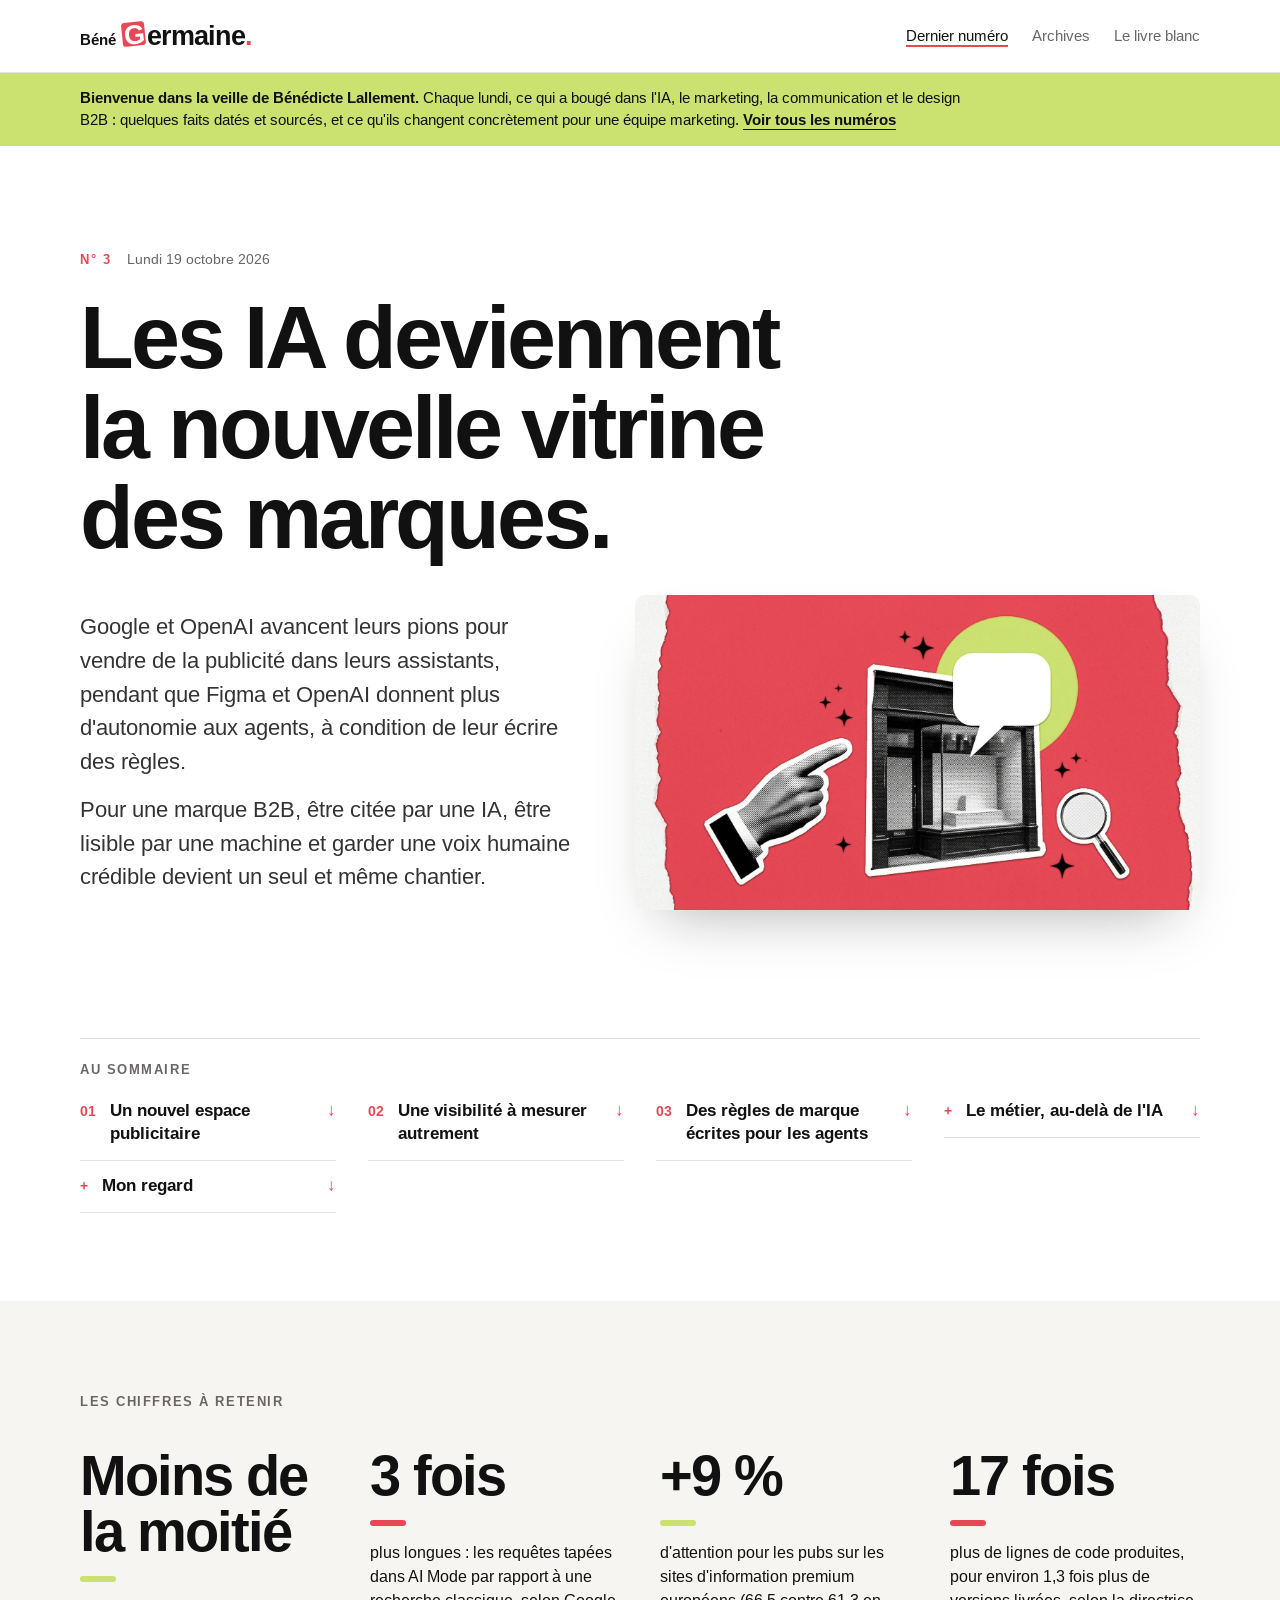
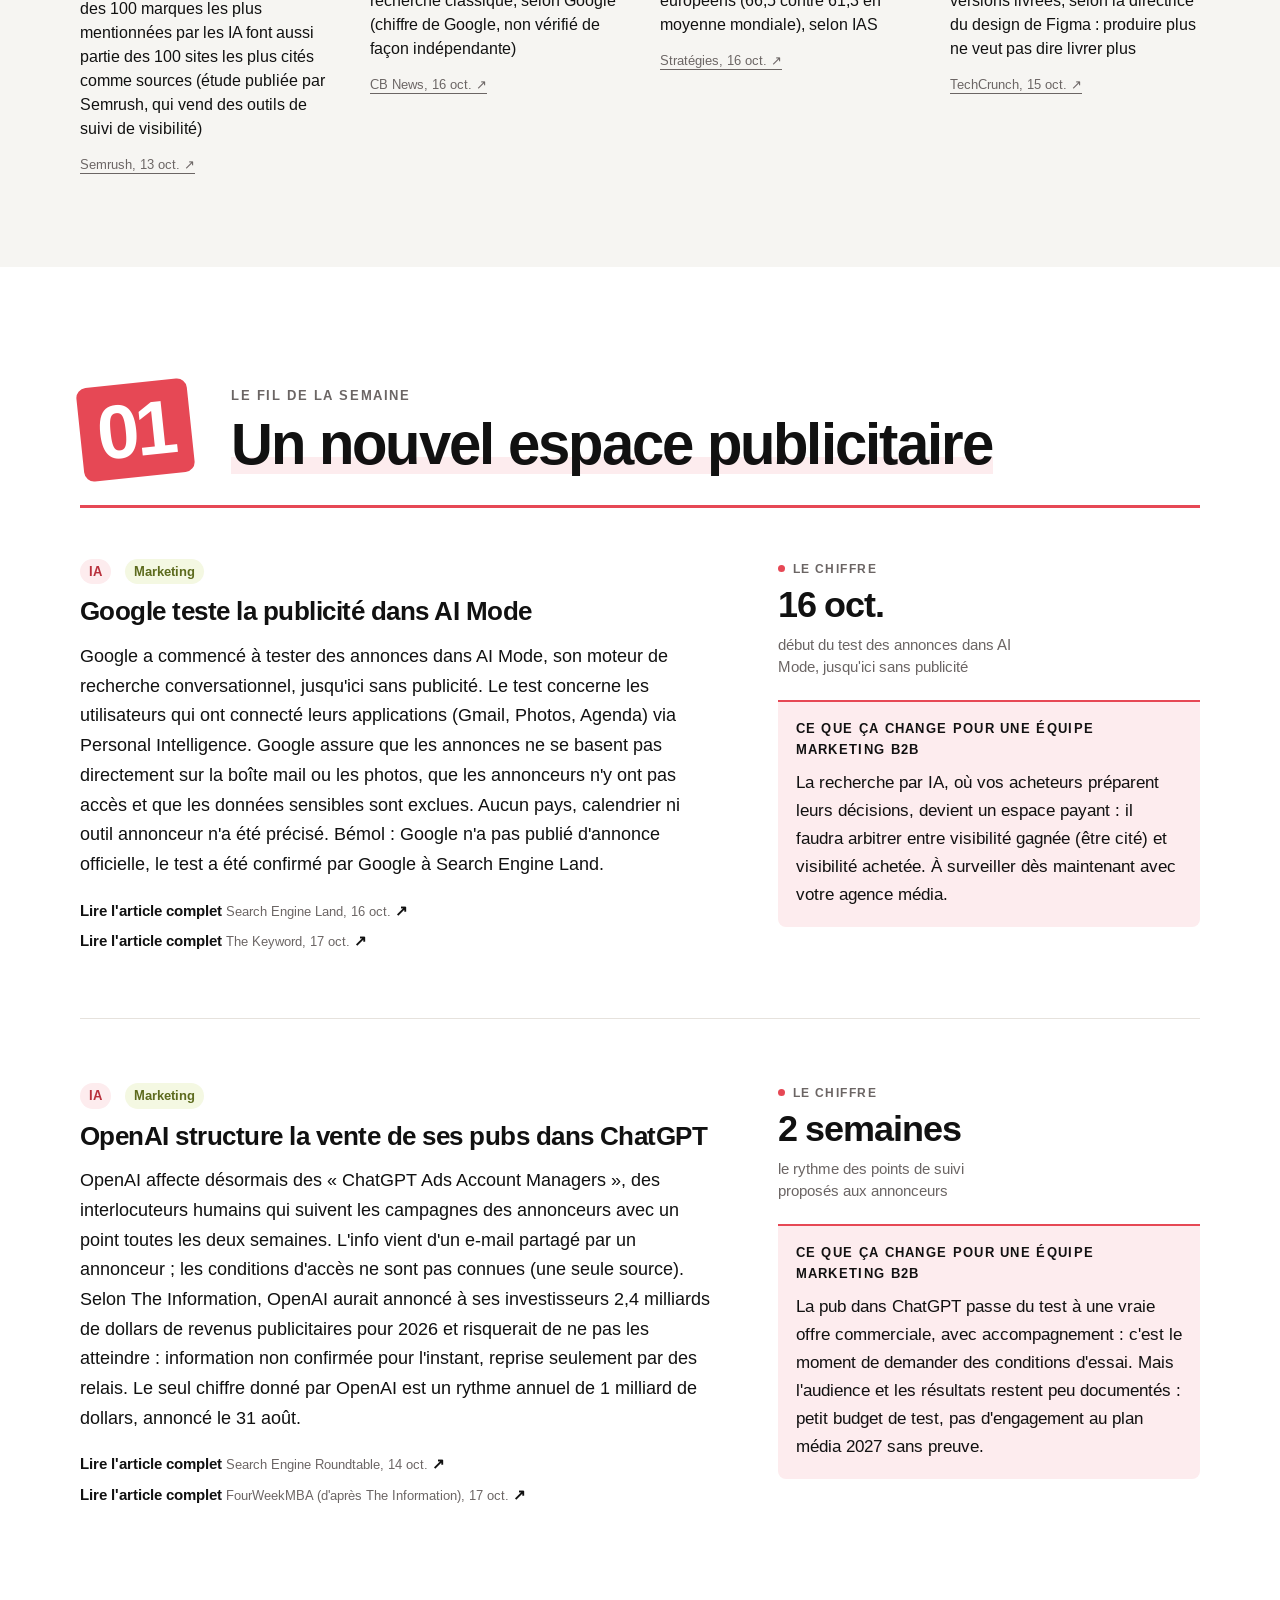
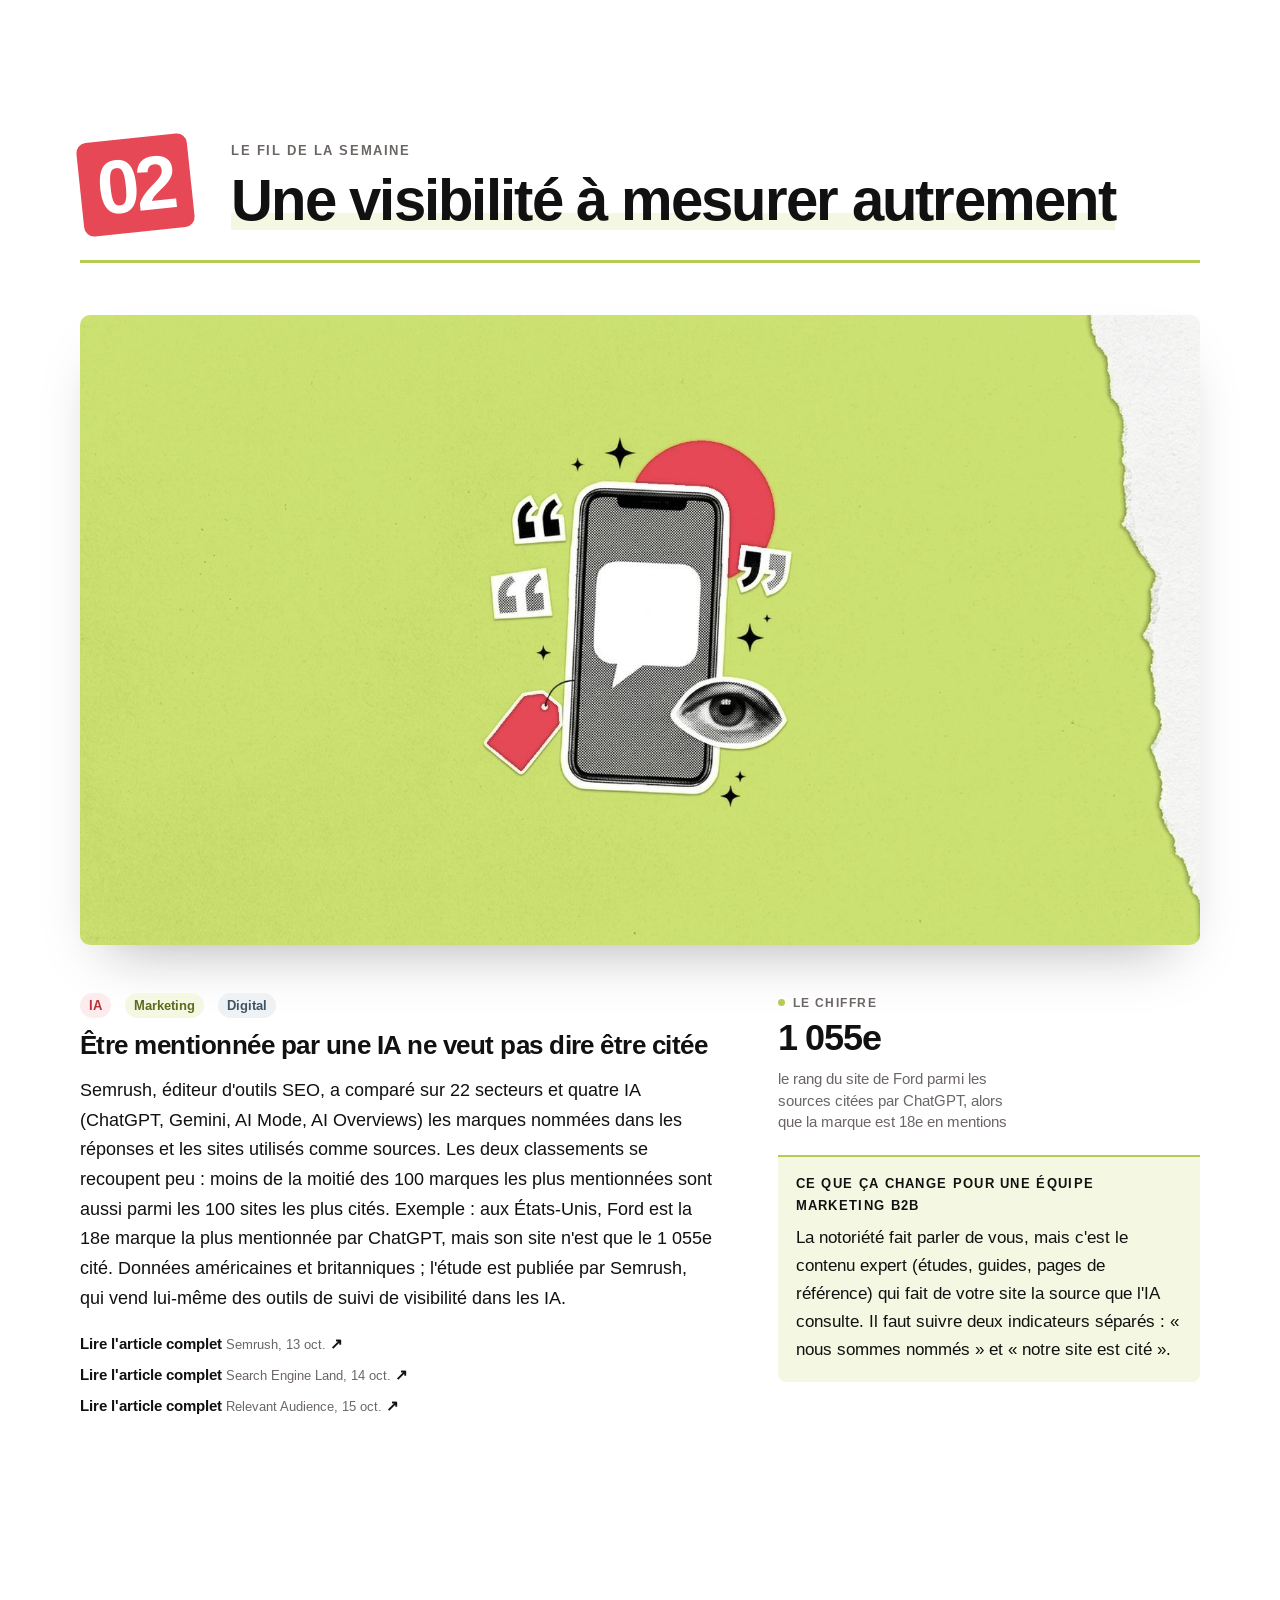
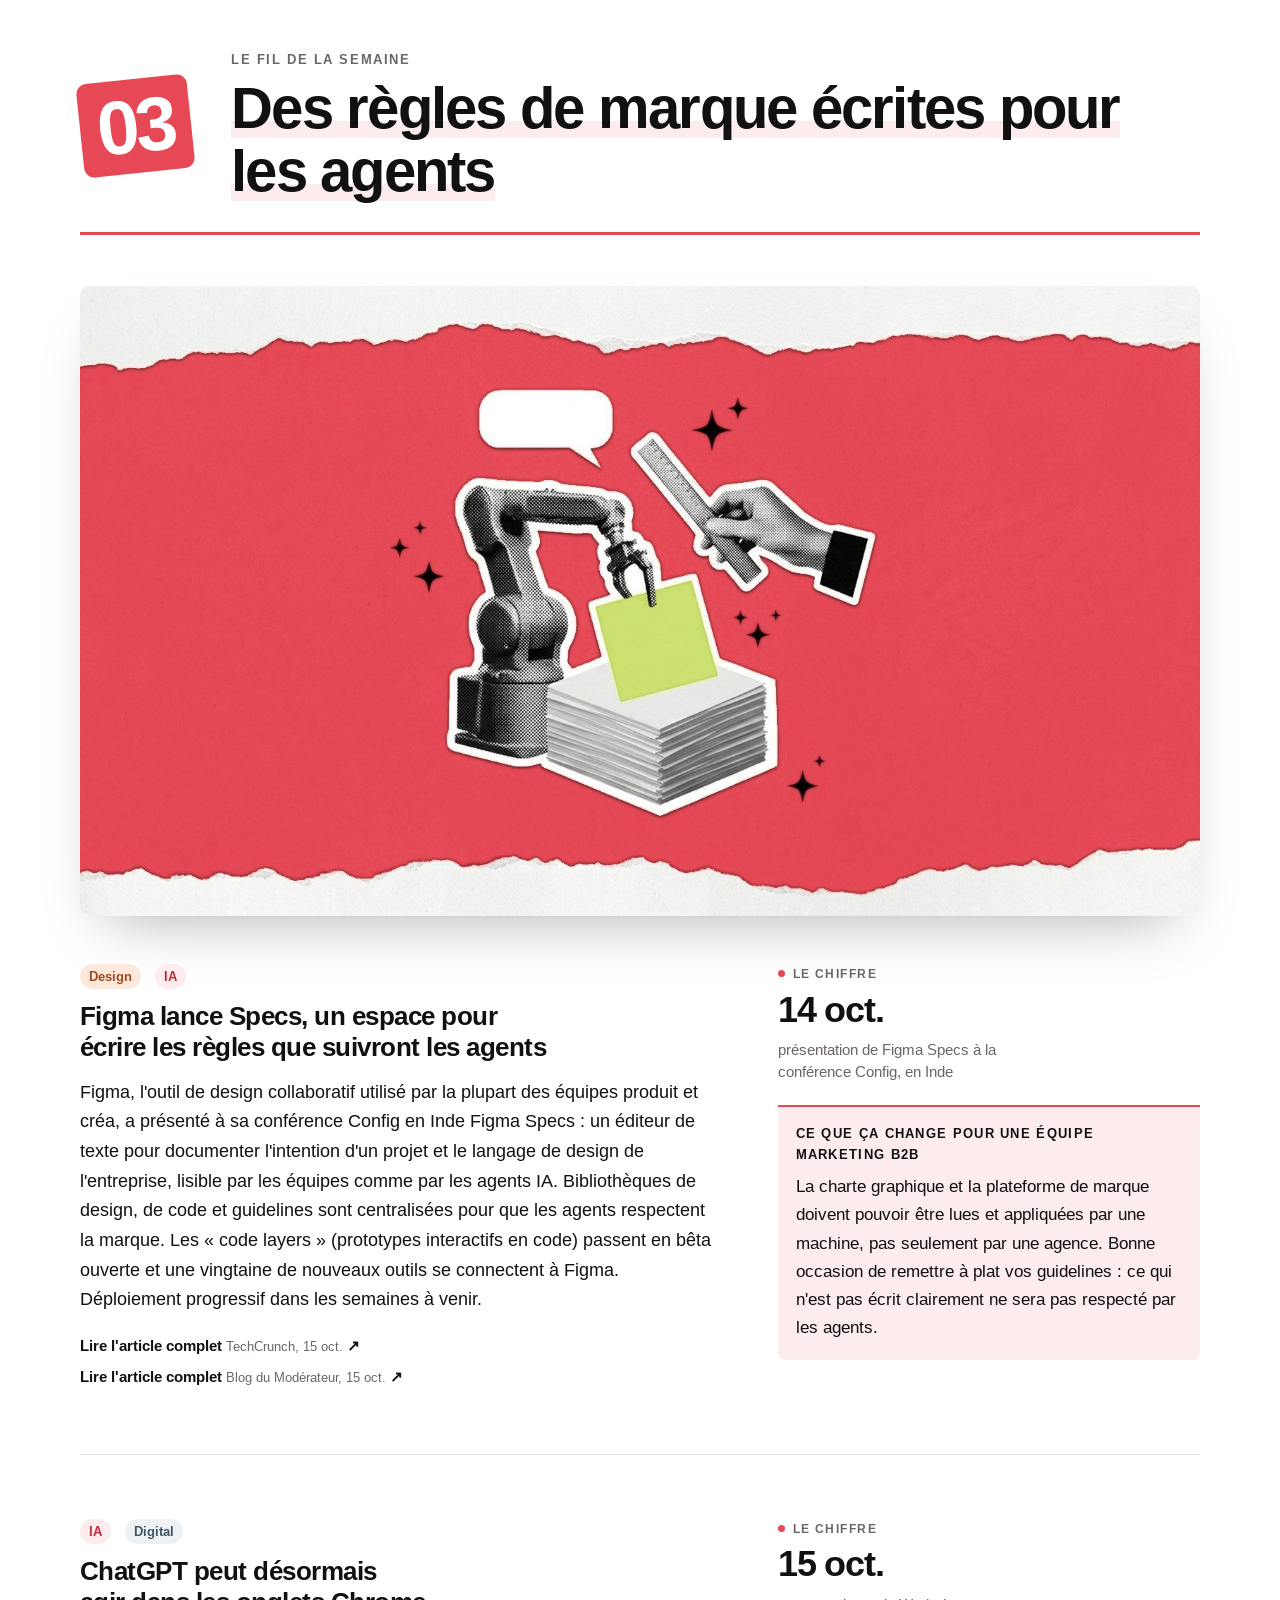
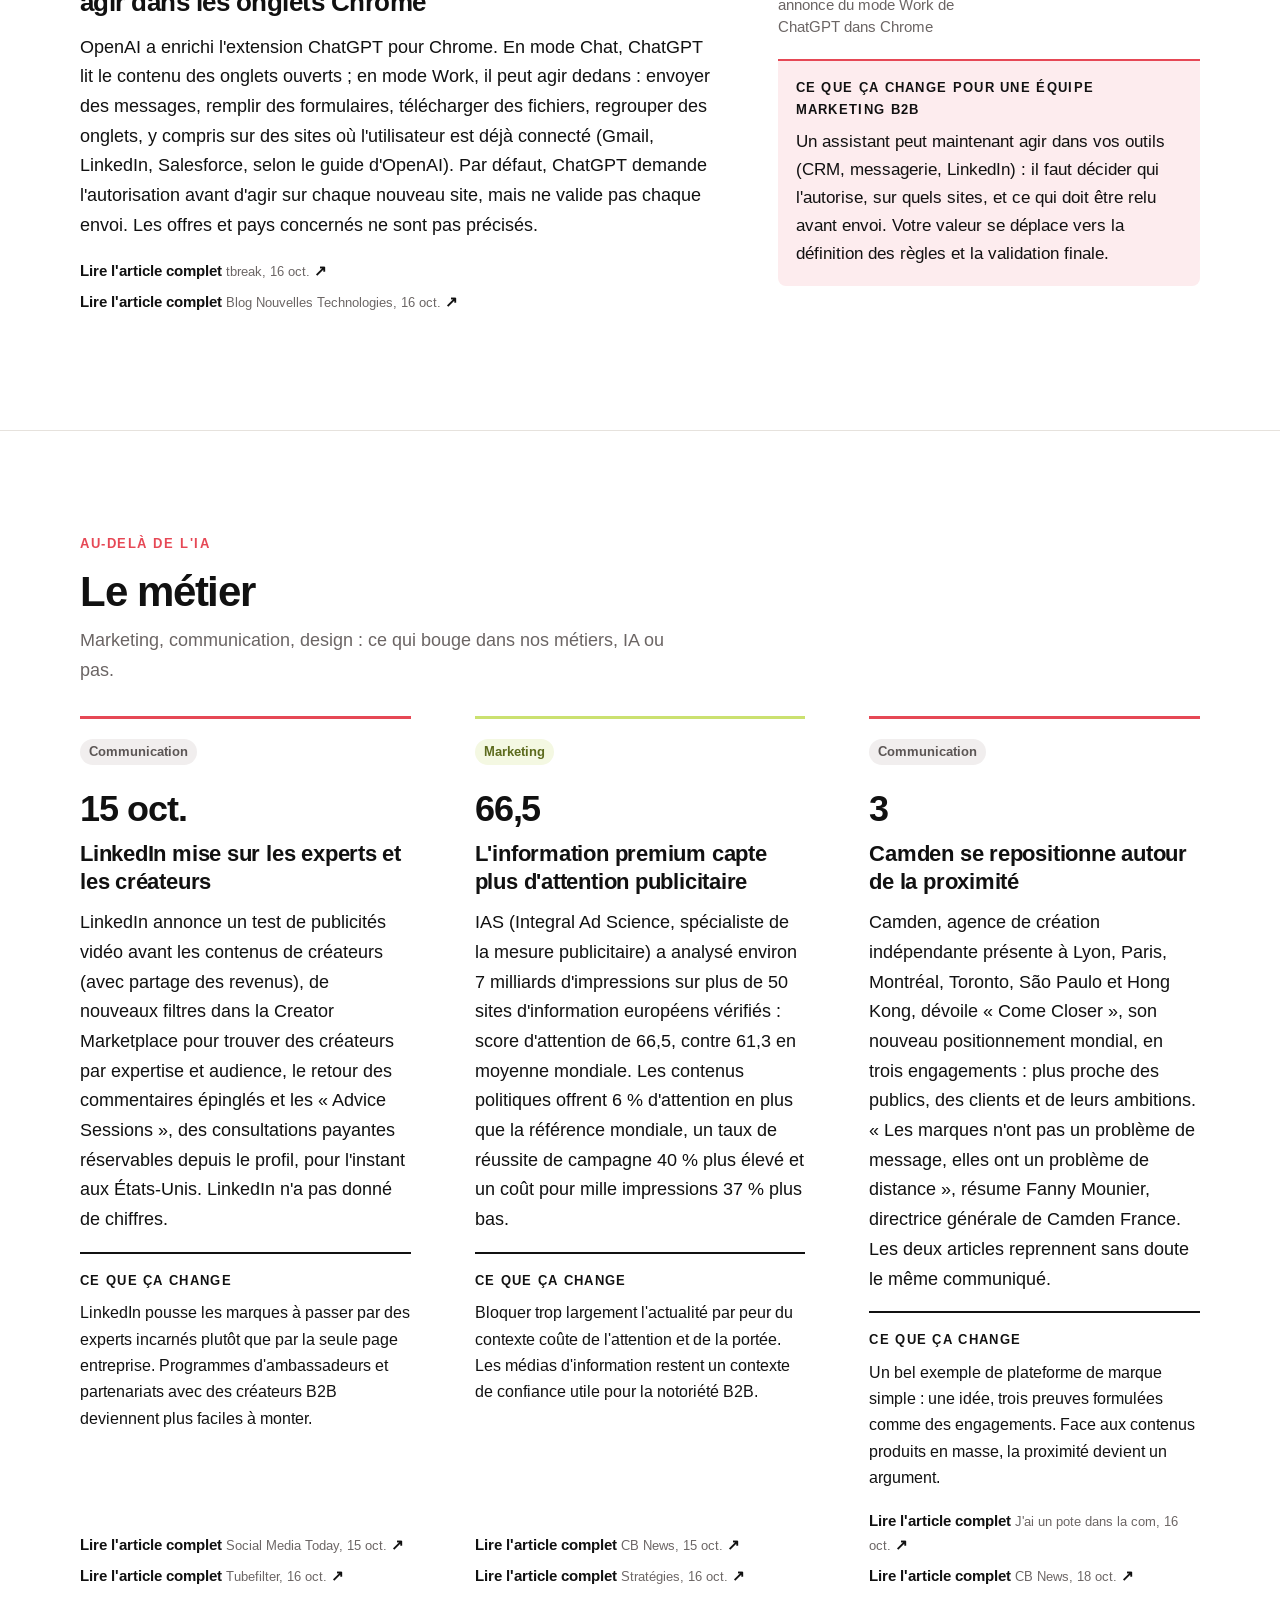
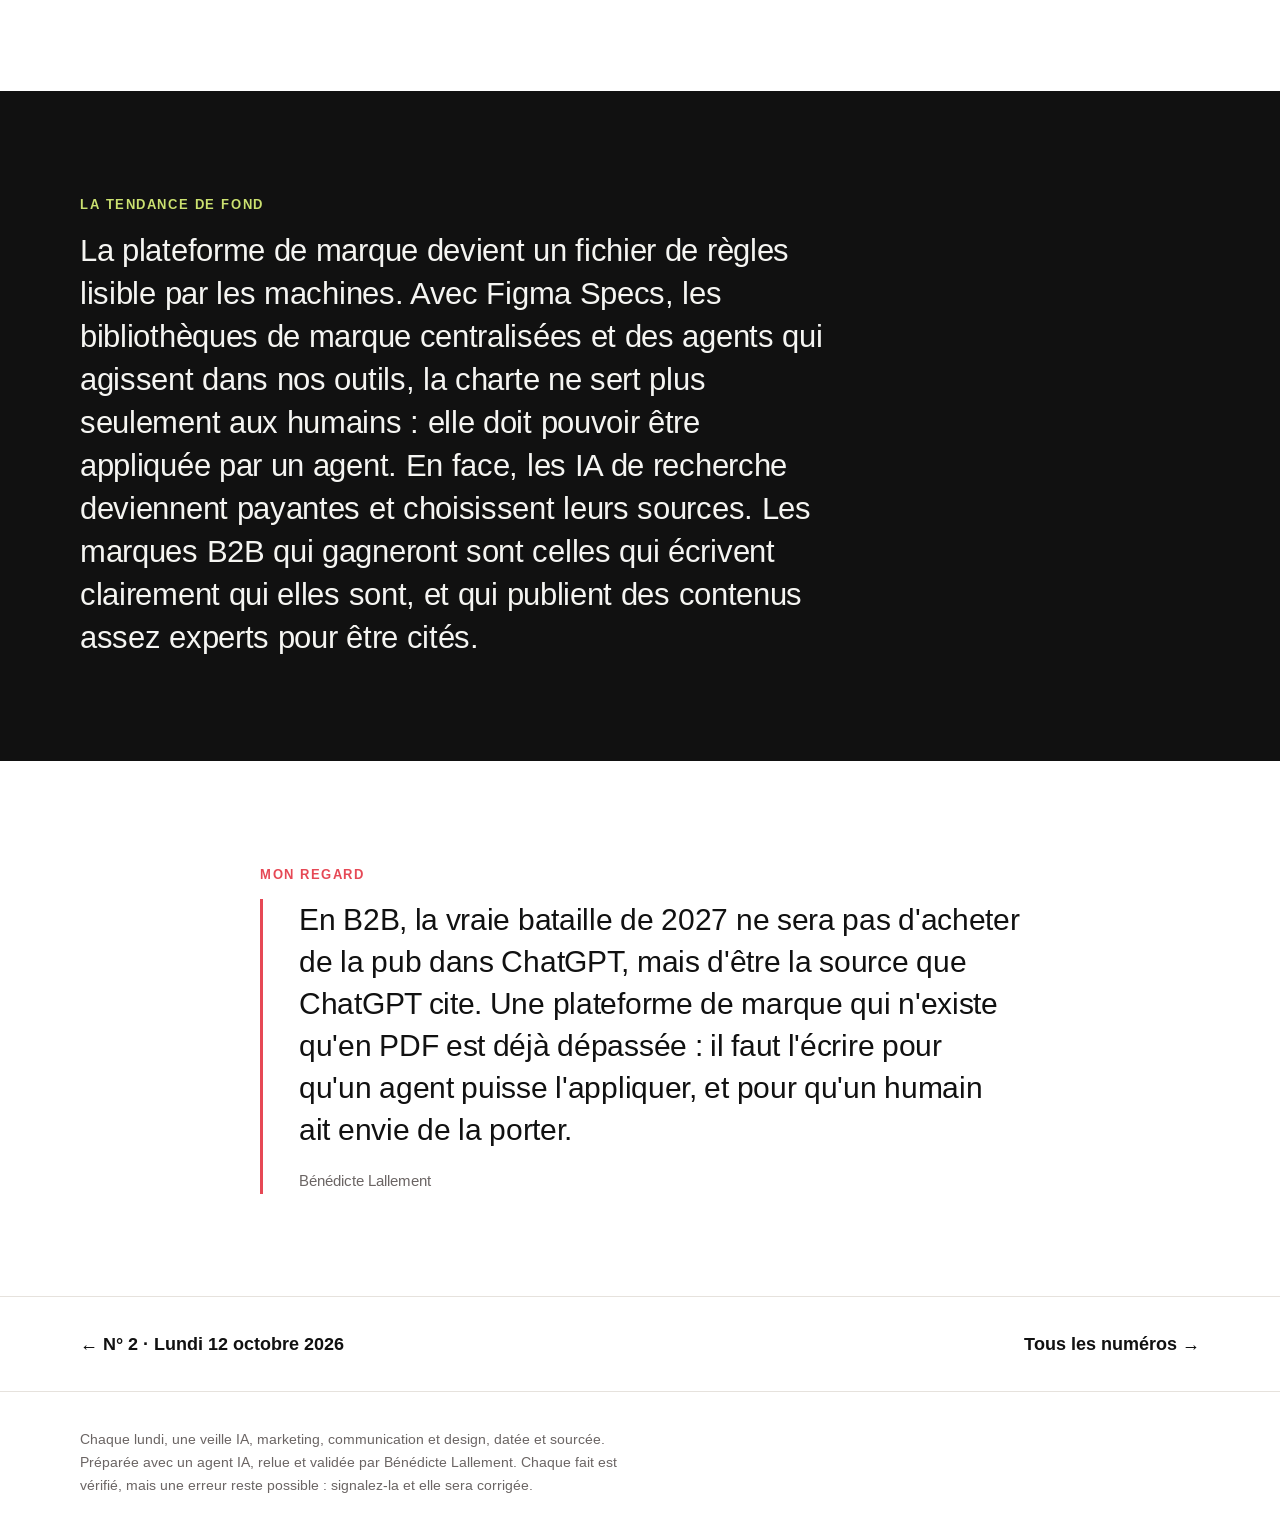
==== commit 1b40d6aa: "N° 3 : image d'ouverture et images des parties 02 et 03 (collages recolorés) Co-Authored-By: Claude " ====
--- a/index.html
+++ b/index.html
@@ -9,7 +9,7 @@
 <div class="une wrap"><div class="max">
   <div class="meta"><span class="num">N° 3</span><span>Lundi 19 octobre 2026</span></div>
   <h1>Les IA deviennent la nouvelle vitrine des marques.</h1>
-  <div class="une-grille"><div class="chapo"><p>Google et OpenAI avancent leurs pions pour vendre de la publicité dans leurs assistants, pendant que Figma et OpenAI donnent plus d&#x27;autonomie aux agents, à condition de leur écrire des règles.</p><p>Pour une marque B2B, être citée par une IA, être lisible par une machine et garder une voix humaine crédible devient un seul et même chantier.</p></div></div>
+  <div class="une-grille"><div class="chapo"><p>Google et OpenAI avancent leurs pions pour vendre de la publicité dans leurs assistants, pendant que Figma et OpenAI donnent plus d&#x27;autonomie aux agents, à condition de leur écrire des règles.</p><p>Pour une marque B2B, être citée par une IA, être lisible par une machine et garder une voix humaine crédible devient un seul et même chantier.</p></div><figure class="hero collage reveal"><img src="assets/img/003-une.jpg" alt="Collage : une main pointe vers une vitrine d&#x27;où sort une bulle de dialogue, à côté d&#x27;une loupe" loading="lazy"></figure></div>
 </div></div>
 <div class="wrap"><div class="max"><nav class="sommaire" aria-labelledby="t-som"><h2 id="t-som">Au sommaire</h2><ol><li><a href="#espace-pub"><b>01</b><span>Un nouvel espace publicitaire</span><i aria-hidden="true">↓</i></a></li><li><a href="#visibilite"><b>02</b><span>Une visibilité à mesurer autrement</span><i aria-hidden="true">↓</i></a></li><li><a href="#regles-agents"><b>03</b><span>Des règles de marque écrites pour les agents</span><i aria-hidden="true">↓</i></a></li><li><a href="#metier"><b>+</b><span>Le métier, au-delà de l&#x27;IA</span><i aria-hidden="true">↓</i></a></li><li><a href="#regard"><b>+</b><span>Mon regard</span><i aria-hidden="true">↓</i></a></li></ol></nav></div></div>
 <section class="chiffres wrap" aria-labelledby="t-k" style="margin-top:clamp(48px,7vw,88px)"><div class="max"><h2 id="t-k">Les chiffres à retenir</h2><div class="kgrid"><div class="k"><strong>Moins de la moitié</strong><p>des 100 marques les plus mentionnées par les IA font aussi partie des 100 sites les plus cités comme sources (étude publiée par Semrush, qui vend des outils de suivi de visibilité)</p><a href="https://www.semrush.com/news/474244-semrush-releases-2026-ai-visibility-index-revealing-its-first-uk-benchmark/" target="_blank" rel="noopener">Semrush, 13 oct. ↗</a></div><div class="k"><strong>3 fois</strong><p>plus longues : les requêtes tapées dans AI Mode par rapport à une recherche classique, selon Google (chiffre de Google, non vérifié de façon indépendante)</p><a href="https://www.cbnews.fr/digital/ai-overviews-google-ads-invite-les-marques-repenser-leur-sites" target="_blank" rel="noopener">CB News, 16 oct. ↗</a></div><div class="k"><strong>+9 %</strong><p>d&#x27;attention pour les pubs sur les sites d&#x27;information premium européens (66,5 contre 61,3 en moyenne mondiale), selon IAS</p><a href="https://www.strategies.fr/actualites/culture-tech/LQ6759109C/les-contenus-politiques-offrent-une-meilleure-performance-publicitaire-selon-ias.html" target="_blank" rel="noopener">Stratégies, 16 oct. ↗</a></div><div class="k"><strong>17 fois</strong><p>plus de lignes de code produites, pour environ 1,3 fois plus de versions livrées, selon la directrice du design de Figma : produire plus ne veut pas dire livrer plus</p><a href="https://techcrunch.com/2026/10/14/figma-announces-new-features-to-define-how-agents-work-on-its-platform/" target="_blank" rel="noopener">TechCrunch, 15 oct. ↗</a></div></div></div></section>
@@ -28,7 +28,7 @@
 </article></div>
 </section><section class="etape wrap ton-vert" id="visibilite" aria-labelledby="h-visibilite"><div class="max">
   <div class="etape-tete"><span class="rang gsq" aria-hidden="true">02</span><div><p class="kicker">Le fil de la semaine</p><h2 id="h-visibilite">Une visibilité à mesurer autrement</h2></div></div>
-  <article class="fait">
+  <figure class="photo collage reveal"><img src="assets/img/003-visibilite.jpg" alt="Collage : un smartphone affichant une bulle de dialogue, entouré de guillemets, d&#x27;une étiquette et d&#x27;un œil" loading="lazy"></figure><article class="fait">
   <div><div class="tags"><span class="tag t-ia">IA</span><span class="tag t-marketing">Marketing</span><span class="tag t-digital">Digital</span></div>
     <h3>Être mentionnée par une IA ne veut pas dire être citée</h3><p>Semrush, éditeur d&#x27;outils SEO, a comparé sur 22 secteurs et quatre IA (ChatGPT, Gemini, AI Mode, AI Overviews) les marques nommées dans les réponses et les sites utilisés comme sources. Les deux classements se recoupent peu : moins de la moitié des 100 marques les plus mentionnées sont aussi parmi les 100 sites les plus cités. Exemple : aux États-Unis, Ford est la 18e marque la plus mentionnée par ChatGPT, mais son site n&#x27;est que le 1 055e cité. Données américaines et britanniques ; l&#x27;étude est publiée par Semrush, qui vend lui-même des outils de suivi de visibilité dans les IA.</p><div class="out"><a href="https://www.semrush.com/news/474244-semrush-releases-2026-ai-visibility-index-revealing-its-first-uk-benchmark/" target="_blank" rel="noopener">Lire l&#x27;article complet <small>Semrush, 13 oct.</small> <span aria-hidden="true">↗</span></a><a href="https://searchengineland.com/your-brand-can-win-the-mention-and-lose-the-citation-496011" target="_blank" rel="noopener">Lire l&#x27;article complet <small>Search Engine Land, 14 oct.</small> <span aria-hidden="true">↗</span></a><a href="https://www.relevantaudience.com/geo/semrush-ai-visibility-index-h2-2026-mentions-vs-citations/" target="_blank" rel="noopener">Lire l&#x27;article complet <small>Relevant Audience, 15 oct.</small> <span aria-hidden="true">↗</span></a></div></div>
   <div><div class="fig"><small>Le chiffre</small><strong>1 055e</strong><span>le rang du site de Ford parmi les sources citées par ChatGPT, alors que la marque est 18e en mentions</span></div>
@@ -36,7 +36,7 @@
 </article></div>
 </section><section class="etape wrap ton-rouge" id="regles-agents" aria-labelledby="h-regles-agents"><div class="max">
   <div class="etape-tete"><span class="rang gsq" aria-hidden="true">03</span><div><p class="kicker">Le fil de la semaine</p><h2 id="h-regles-agents">Des règles de marque écrites pour les agents</h2></div></div>
-  <article class="fait">
+  <figure class="photo collage reveal"><img src="assets/img/003-regles.jpg" alt="Collage : un bras robotisé pose un carré vert sur une pile de feuilles, une main tient une règle" loading="lazy"></figure><article class="fait">
   <div><div class="tags"><span class="tag t-design">Design</span><span class="tag t-ia">IA</span></div>
     <h3>Figma lance Specs, un espace pour écrire les règles que suivront les agents</h3><p>Figma, l&#x27;outil de design collaboratif utilisé par la plupart des équipes produit et créa, a présenté à sa conférence Config en Inde Figma Specs : un éditeur de texte pour documenter l&#x27;intention d&#x27;un projet et le langage de design de l&#x27;entreprise, lisible par les équipes comme par les agents IA. Bibliothèques de design, de code et guidelines sont centralisées pour que les agents respectent la marque. Les « code layers » (prototypes interactifs en code) passent en bêta ouverte et une vingtaine de nouveaux outils se connectent à Figma. Déploiement progressif dans les semaines à venir.</p><div class="out"><a href="https://techcrunch.com/2026/10/14/figma-announces-new-features-to-define-how-agents-work-on-its-platform/" target="_blank" rel="noopener">Lire l&#x27;article complet <small>TechCrunch, 15 oct.</small> <span aria-hidden="true">↗</span></a><a href="https://www.blogdumoderateur.com/figma-prototyper-code-directement-canvas-collaboratif/" target="_blank" rel="noopener">Lire l&#x27;article complet <small>Blog du Modérateur, 15 oct.</small> <span aria-hidden="true">↗</span></a></div></div>
   <div><div class="fig"><small>Le chiffre</small><strong>14 oct.</strong><span>présentation de Figma Specs à la conférence Config, en Inde</span></div>
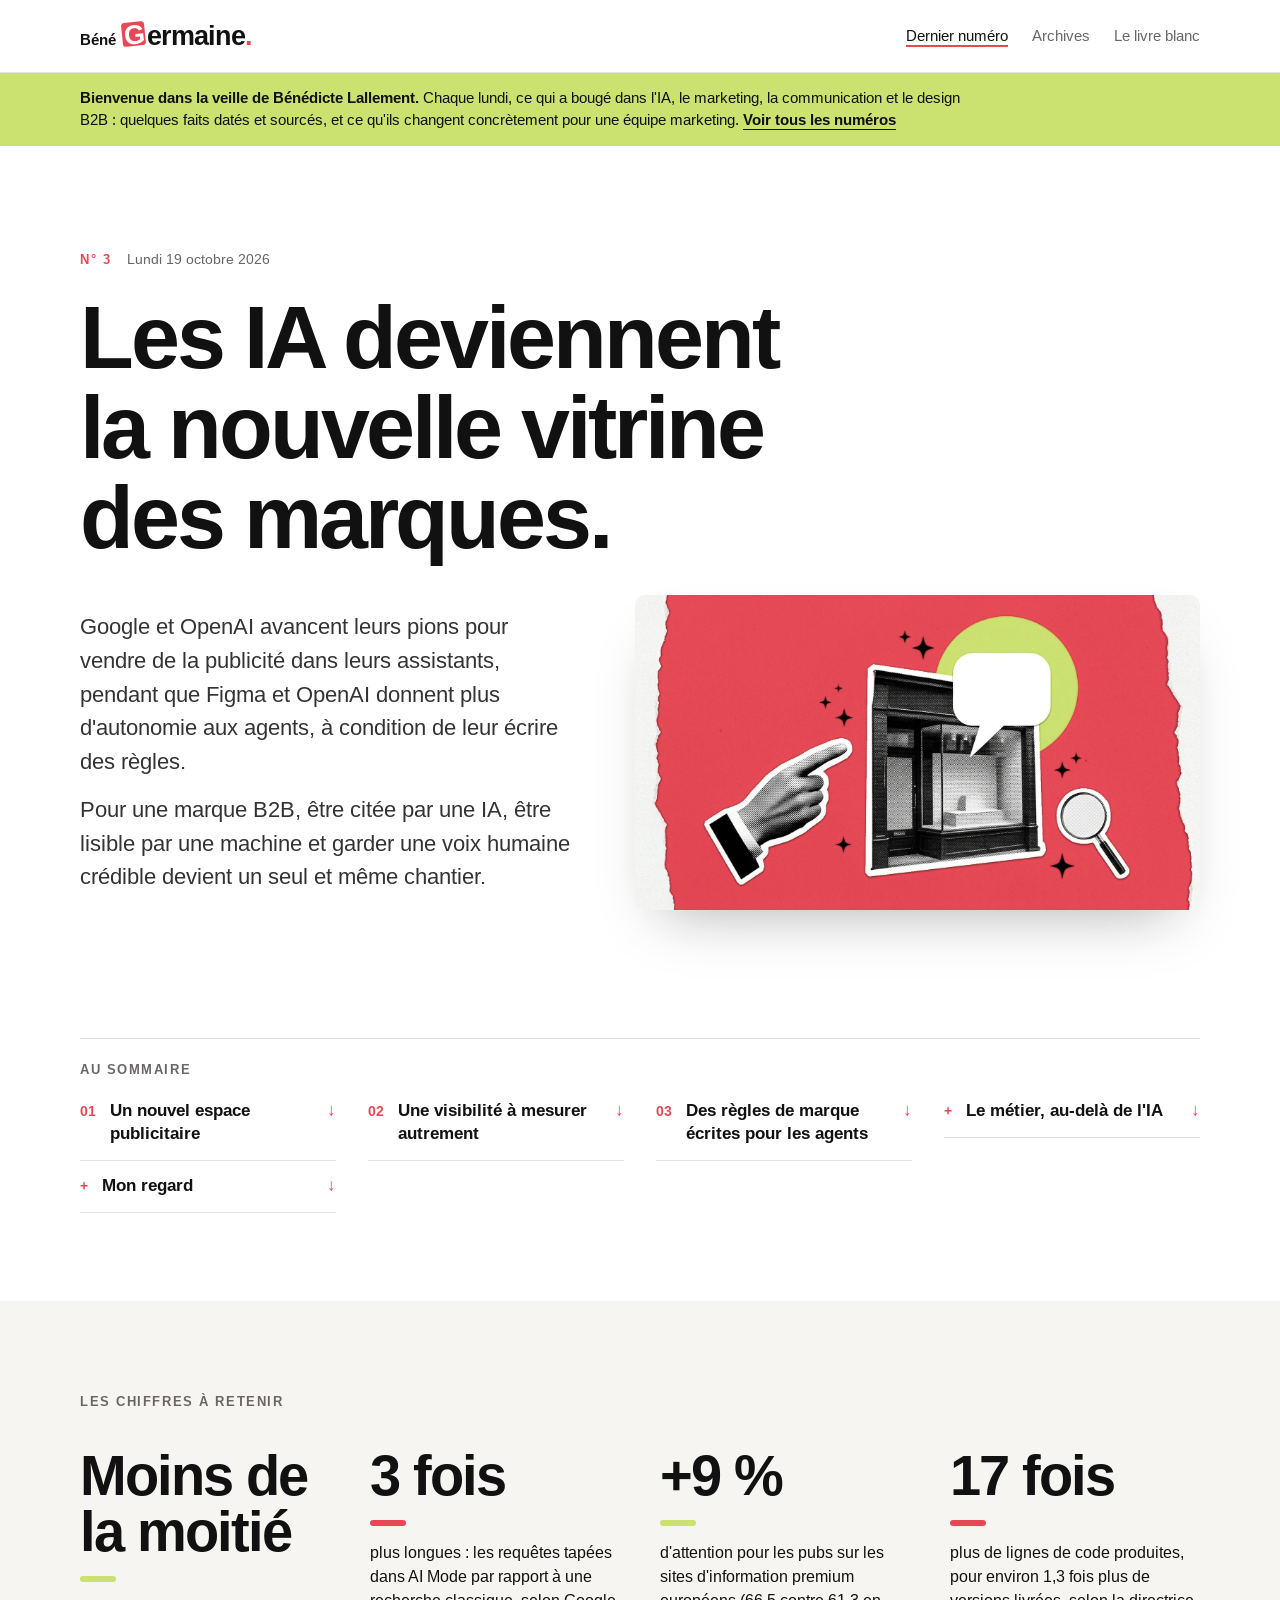
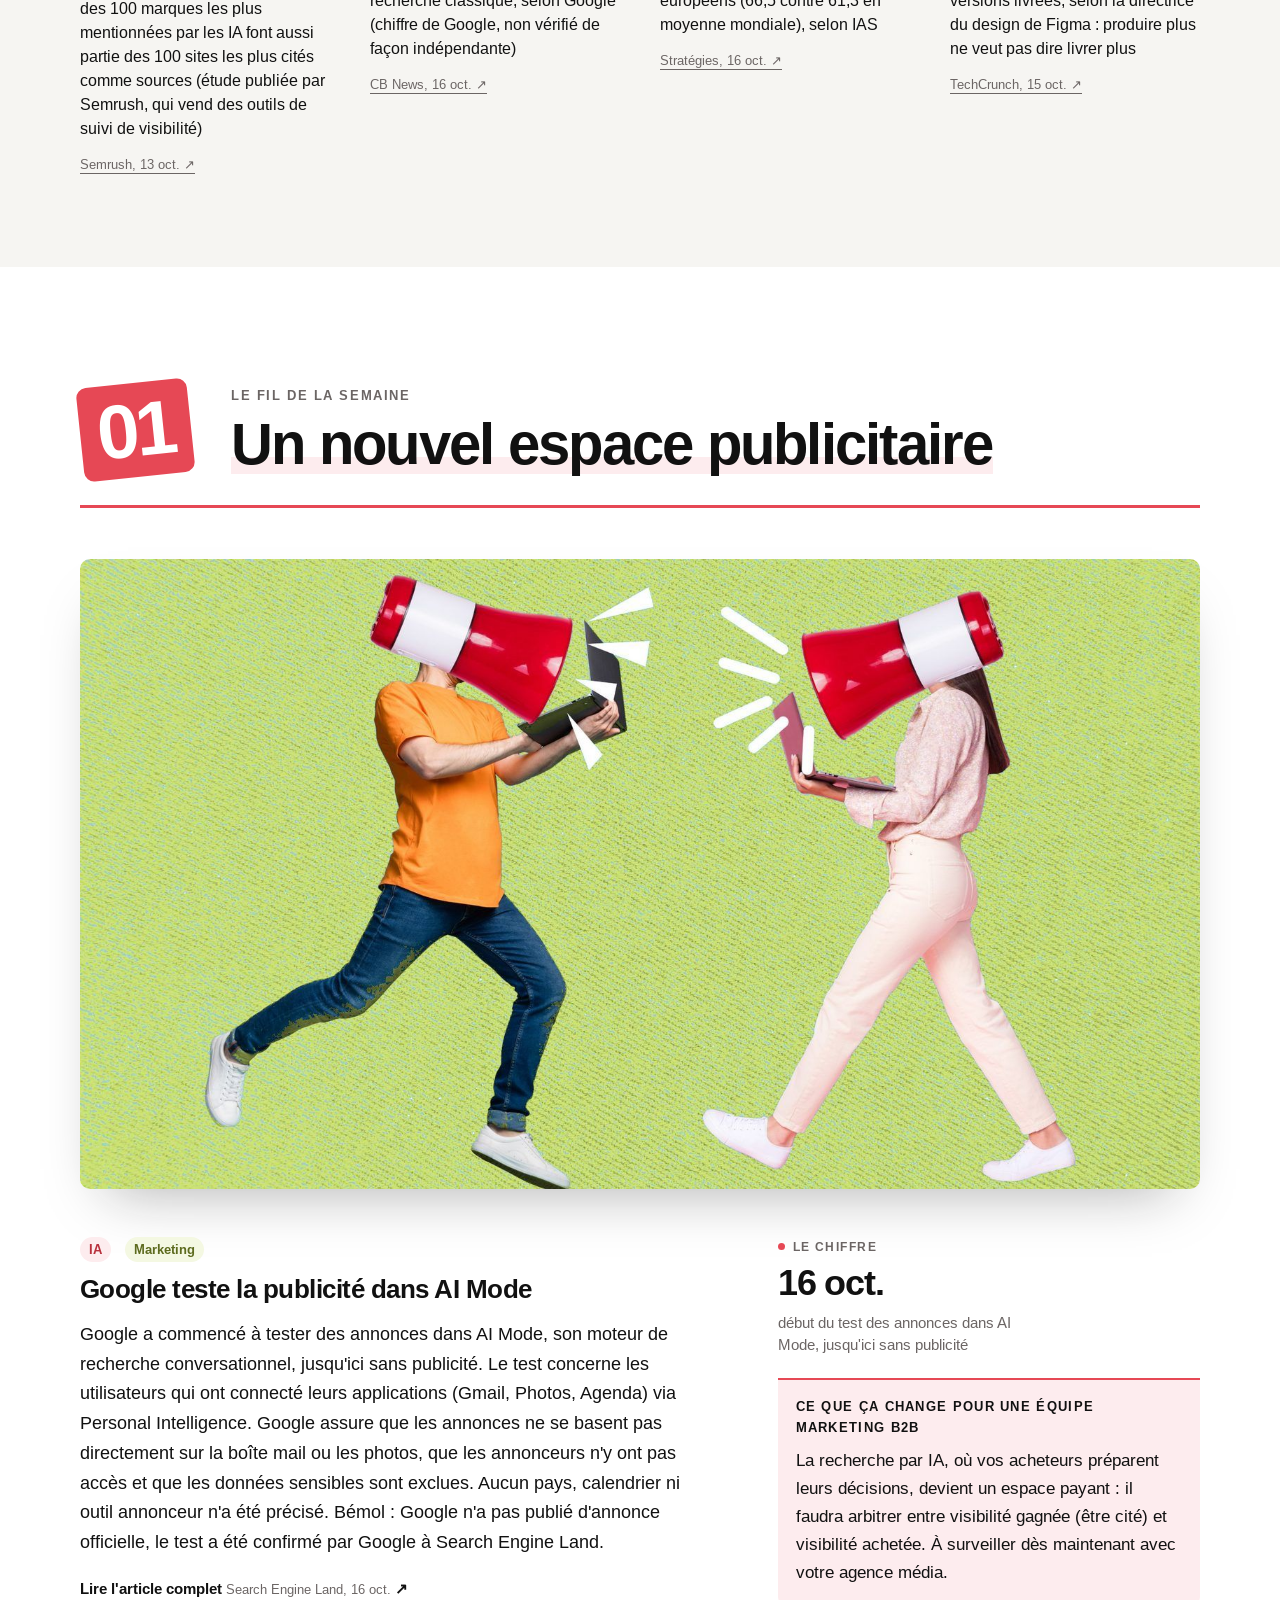
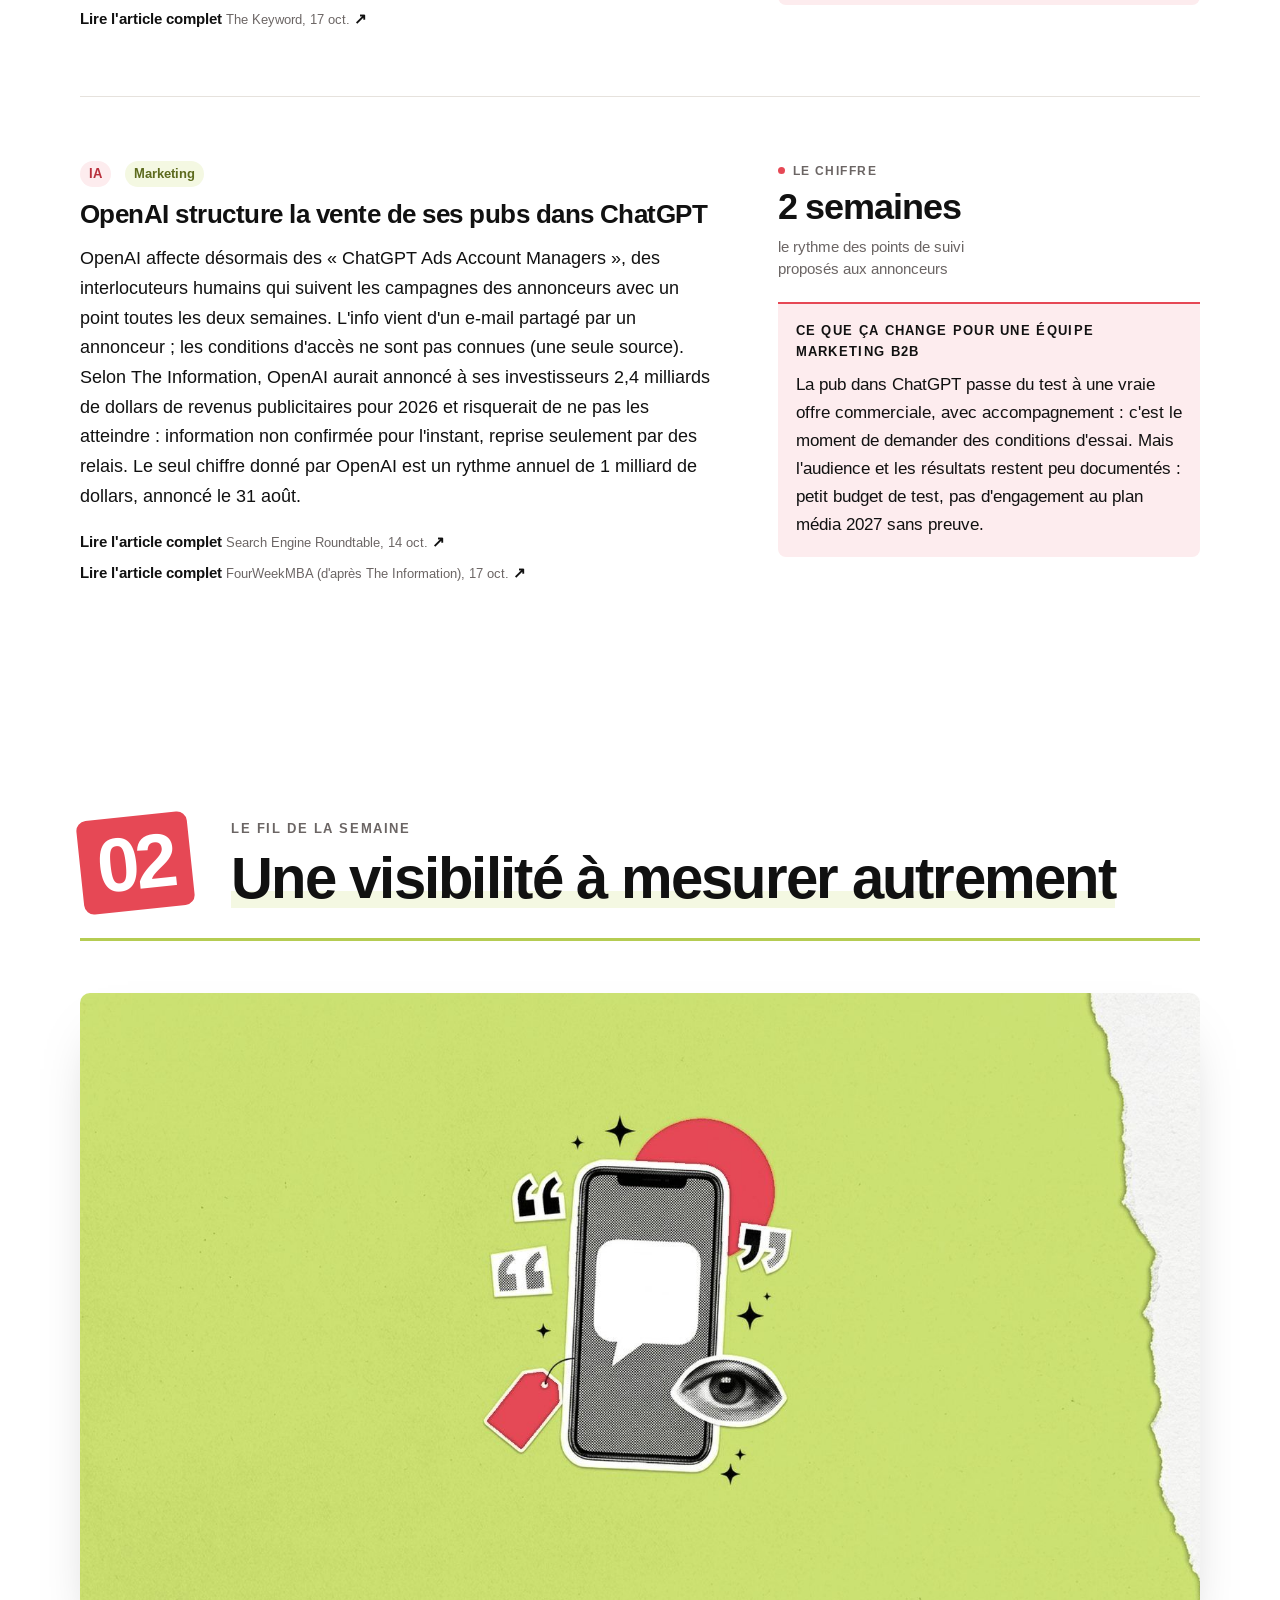
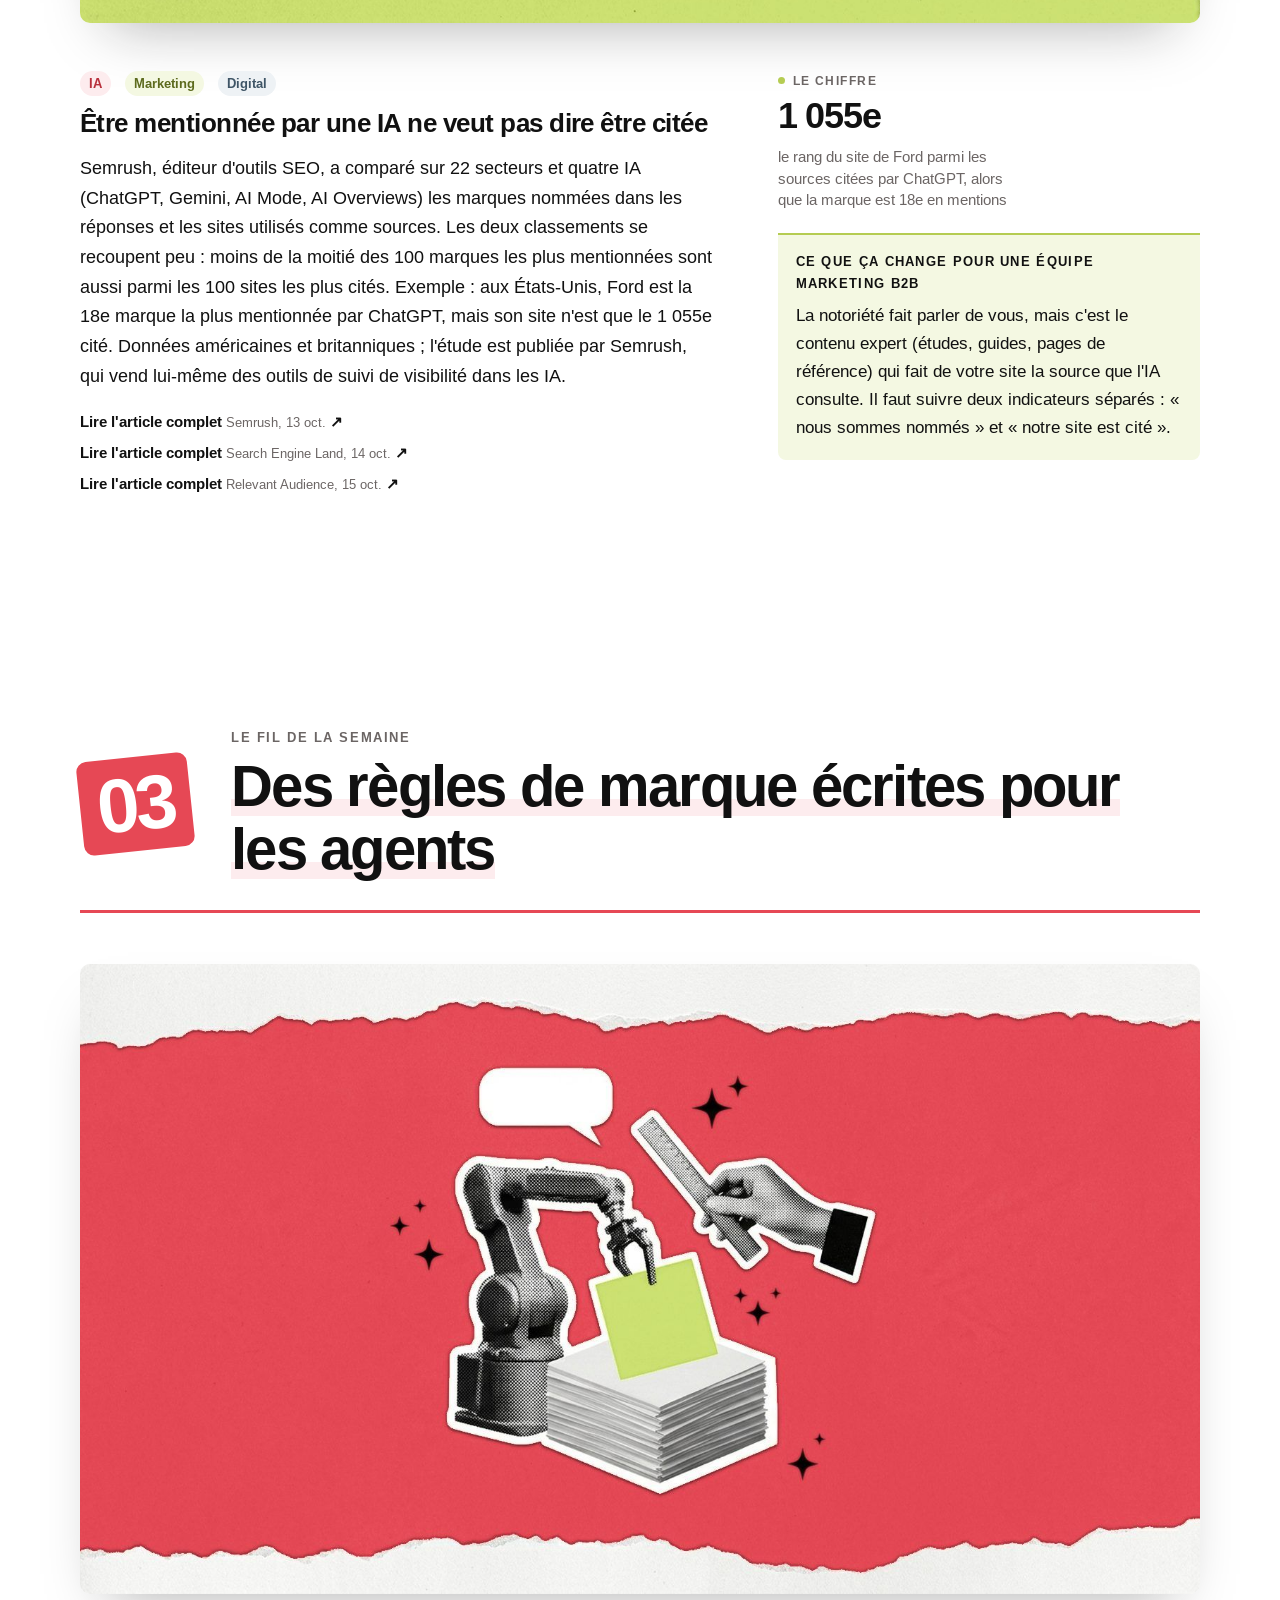
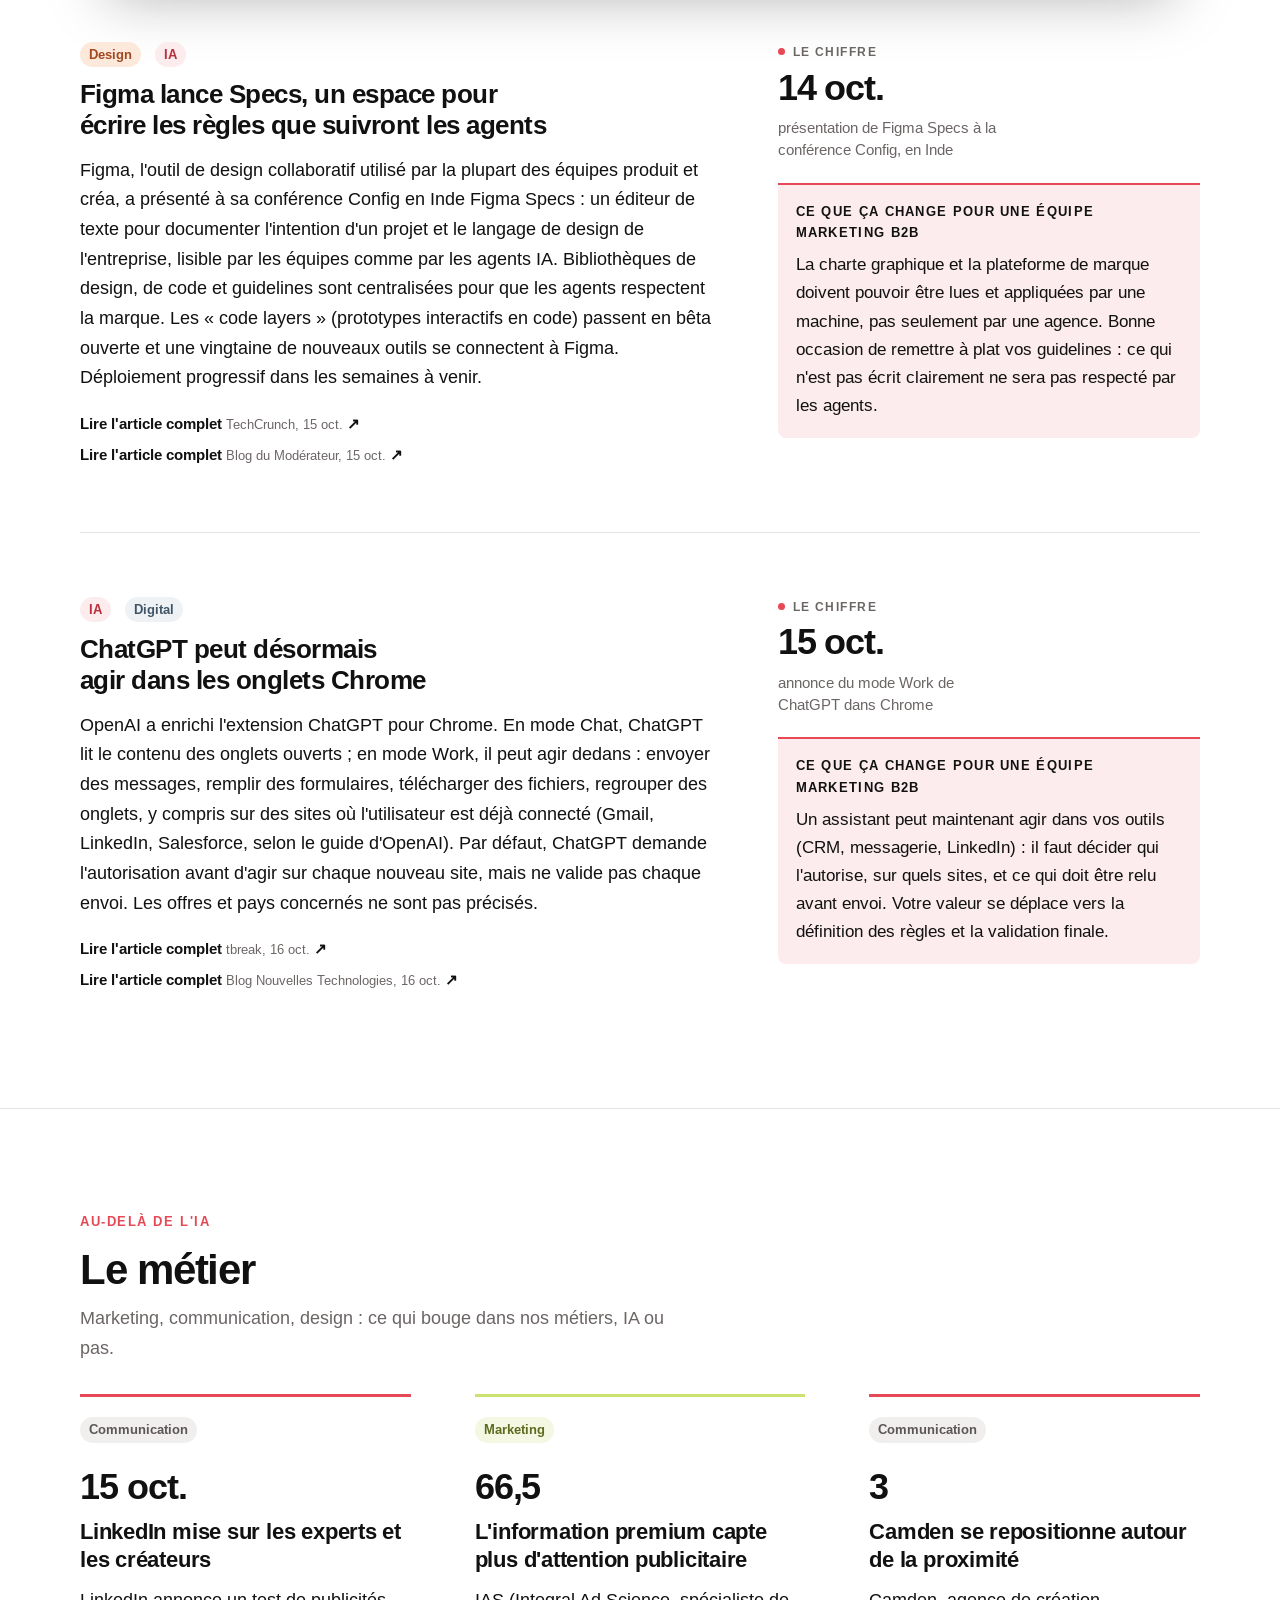
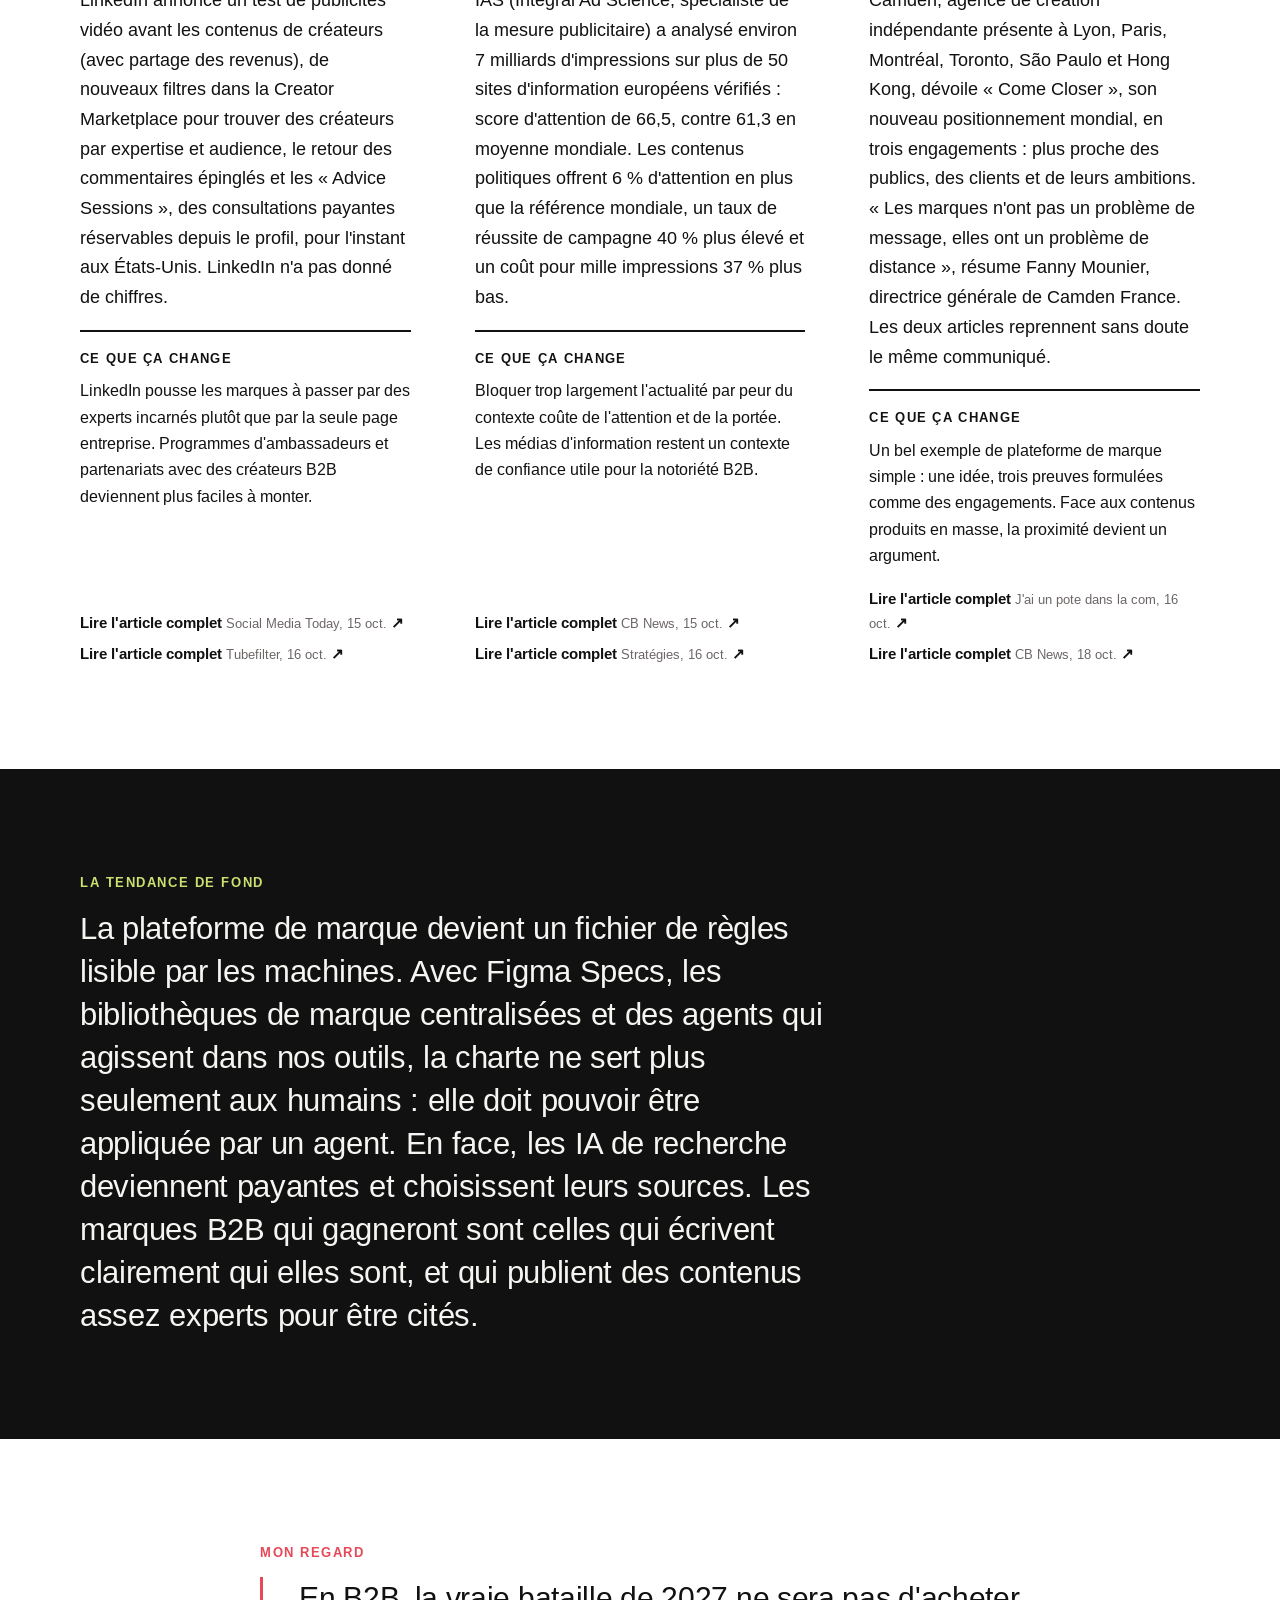
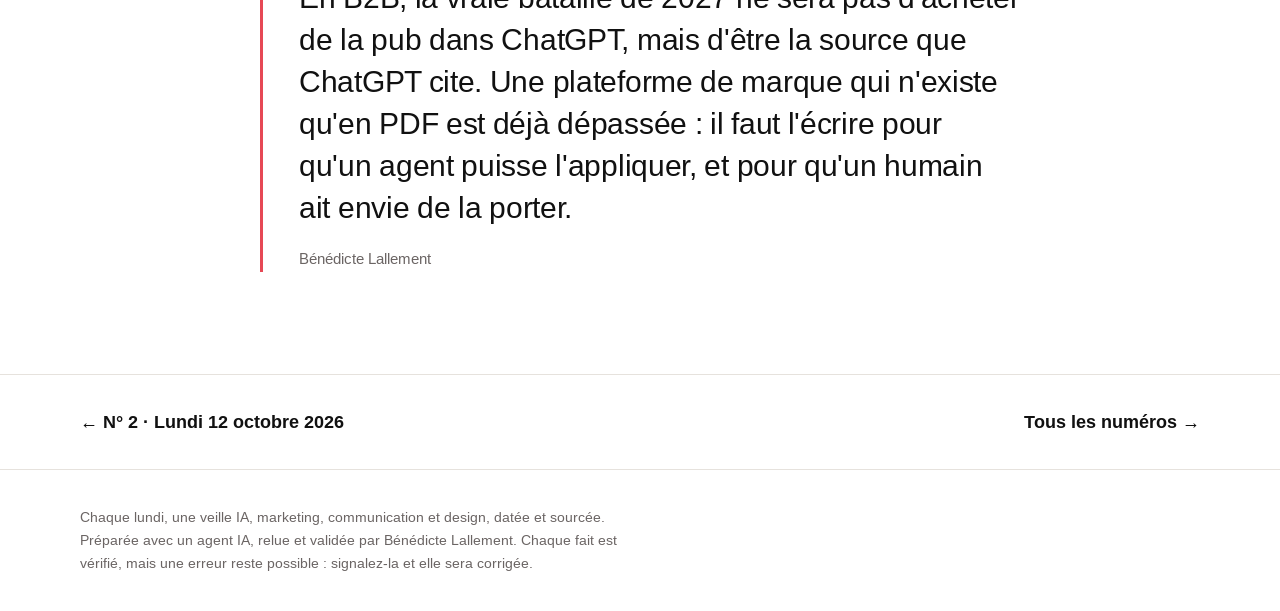
==== commit a7ad0171: "Images des parties : n° 2 (assistants, pub, médias) et n° 3 (espace publicitaire) Co-Authored-By: Cl" ====
--- a/index.html
+++ b/index.html
@@ -15,7 +15,7 @@
 <section class="chiffres wrap" aria-labelledby="t-k" style="margin-top:clamp(48px,7vw,88px)"><div class="max"><h2 id="t-k">Les chiffres à retenir</h2><div class="kgrid"><div class="k"><strong>Moins de la moitié</strong><p>des 100 marques les plus mentionnées par les IA font aussi partie des 100 sites les plus cités comme sources (étude publiée par Semrush, qui vend des outils de suivi de visibilité)</p><a href="https://www.semrush.com/news/474244-semrush-releases-2026-ai-visibility-index-revealing-its-first-uk-benchmark/" target="_blank" rel="noopener">Semrush, 13 oct. ↗</a></div><div class="k"><strong>3 fois</strong><p>plus longues : les requêtes tapées dans AI Mode par rapport à une recherche classique, selon Google (chiffre de Google, non vérifié de façon indépendante)</p><a href="https://www.cbnews.fr/digital/ai-overviews-google-ads-invite-les-marques-repenser-leur-sites" target="_blank" rel="noopener">CB News, 16 oct. ↗</a></div><div class="k"><strong>+9 %</strong><p>d&#x27;attention pour les pubs sur les sites d&#x27;information premium européens (66,5 contre 61,3 en moyenne mondiale), selon IAS</p><a href="https://www.strategies.fr/actualites/culture-tech/LQ6759109C/les-contenus-politiques-offrent-une-meilleure-performance-publicitaire-selon-ias.html" target="_blank" rel="noopener">Stratégies, 16 oct. ↗</a></div><div class="k"><strong>17 fois</strong><p>plus de lignes de code produites, pour environ 1,3 fois plus de versions livrées, selon la directrice du design de Figma : produire plus ne veut pas dire livrer plus</p><a href="https://techcrunch.com/2026/10/14/figma-announces-new-features-to-define-how-agents-work-on-its-platform/" target="_blank" rel="noopener">TechCrunch, 15 oct. ↗</a></div></div></div></section>
 <section class="etape wrap ton-rouge" id="espace-pub" aria-labelledby="h-espace-pub"><div class="max">
   <div class="etape-tete"><span class="rang gsq" aria-hidden="true">01</span><div><p class="kicker">Le fil de la semaine</p><h2 id="h-espace-pub">Un nouvel espace publicitaire</h2></div></div>
-  <article class="fait">
+  <figure class="photo collage reveal"><img src="assets/img/003-pub.jpg" alt="Collage : deux personnes avec un mégaphone à la place de la tête se parlent à travers leurs ordinateurs" loading="lazy"></figure><article class="fait">
   <div><div class="tags"><span class="tag t-ia">IA</span><span class="tag t-marketing">Marketing</span></div>
     <h3>Google teste la publicité dans AI Mode</h3><p>Google a commencé à tester des annonces dans AI Mode, son moteur de recherche conversationnel, jusqu&#x27;ici sans publicité. Le test concerne les utilisateurs qui ont connecté leurs applications (Gmail, Photos, Agenda) via Personal Intelligence. Google assure que les annonces ne se basent pas directement sur la boîte mail ou les photos, que les annonceurs n&#x27;y ont pas accès et que les données sensibles sont exclues. Aucun pays, calendrier ni outil annonceur n&#x27;a été précisé. Bémol : Google n&#x27;a pas publié d&#x27;annonce officielle, le test a été confirmé par Google à Search Engine Land.</p><div class="out"><a href="https://searchengineland.com/google-begins-testing-ads-in-ai-mode-for-users-with-personal-intelligence-enabled-496990" target="_blank" rel="noopener">Lire l&#x27;article complet <small>Search Engine Land, 16 oct.</small> <span aria-hidden="true">↗</span></a><a href="https://www.thekeyword.co/news/google-personal-intelligence-ads" target="_blank" rel="noopener">Lire l&#x27;article complet <small>The Keyword, 17 oct.</small> <span aria-hidden="true">↗</span></a></div></div>
   <div><div class="fig"><small>Le chiffre</small><strong>16 oct.</strong><span>début du test des annonces dans AI Mode, jusqu&#x27;ici sans publicité</span></div>
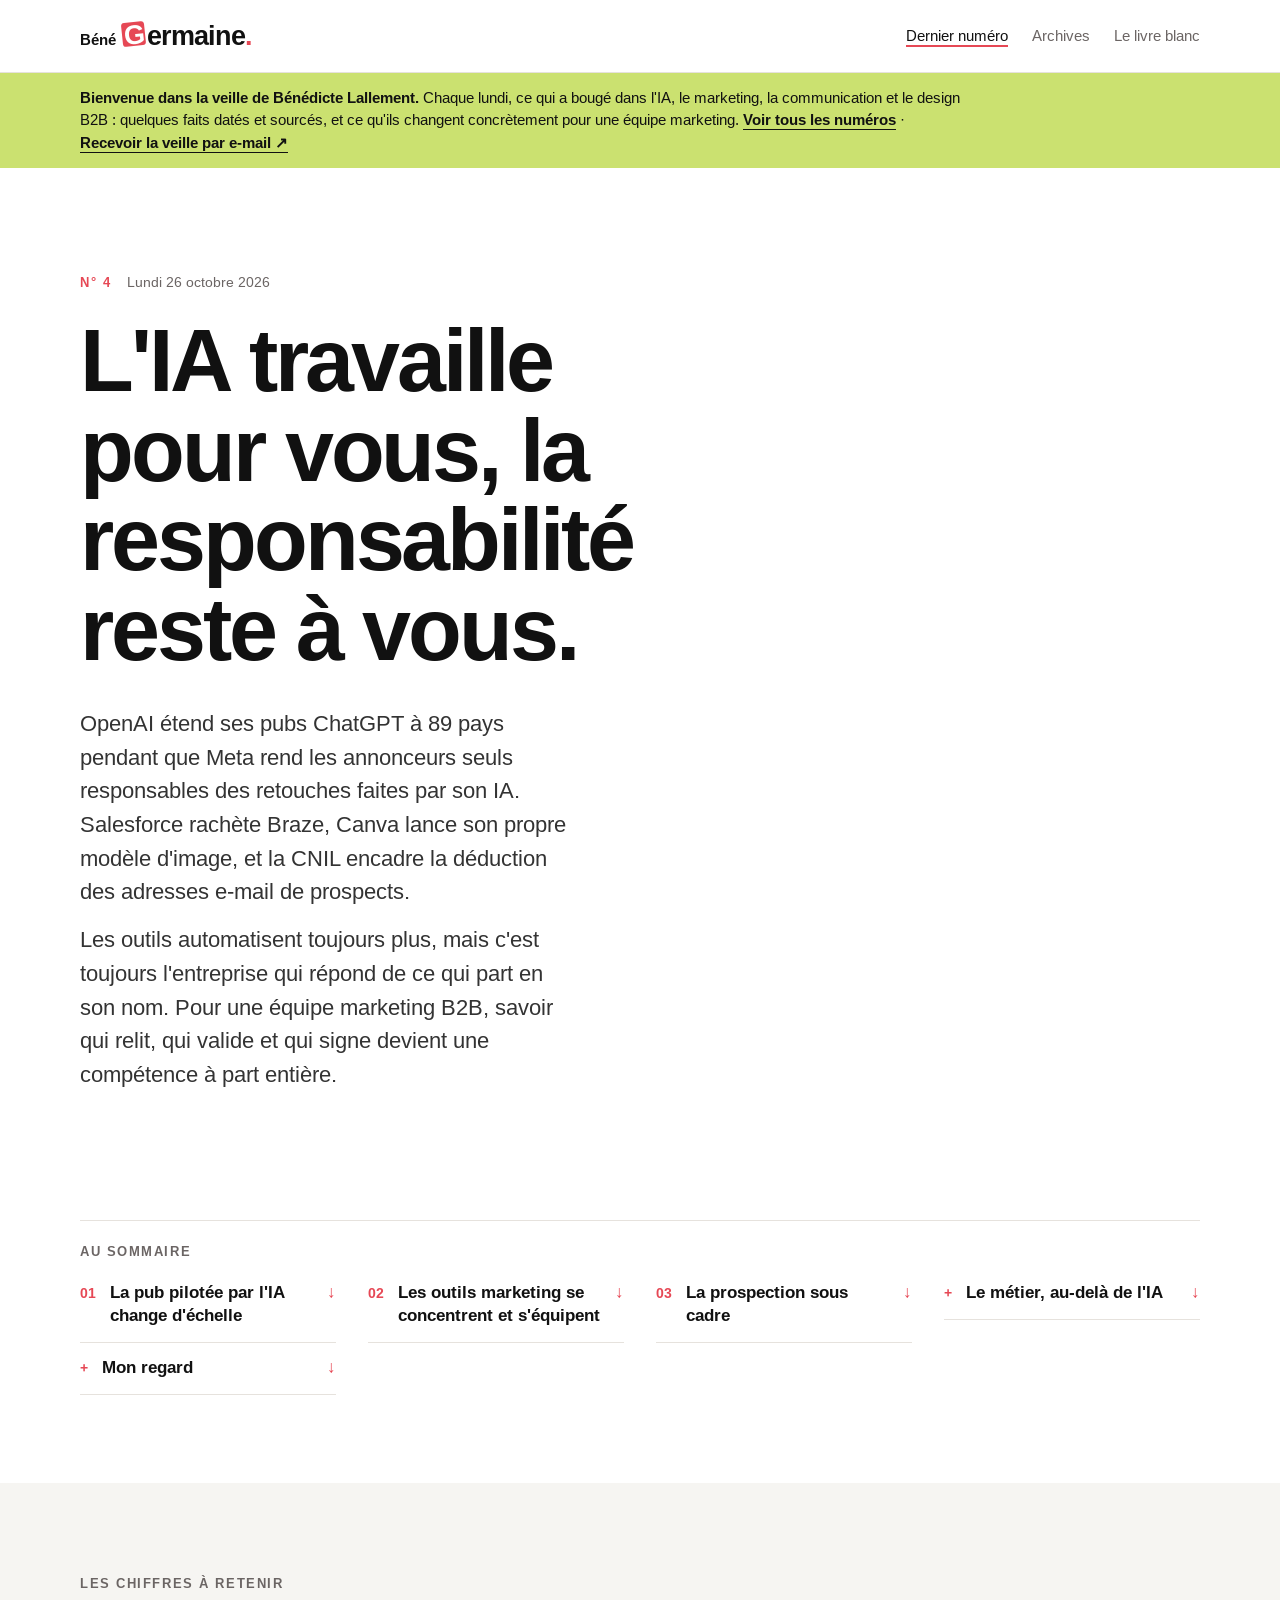
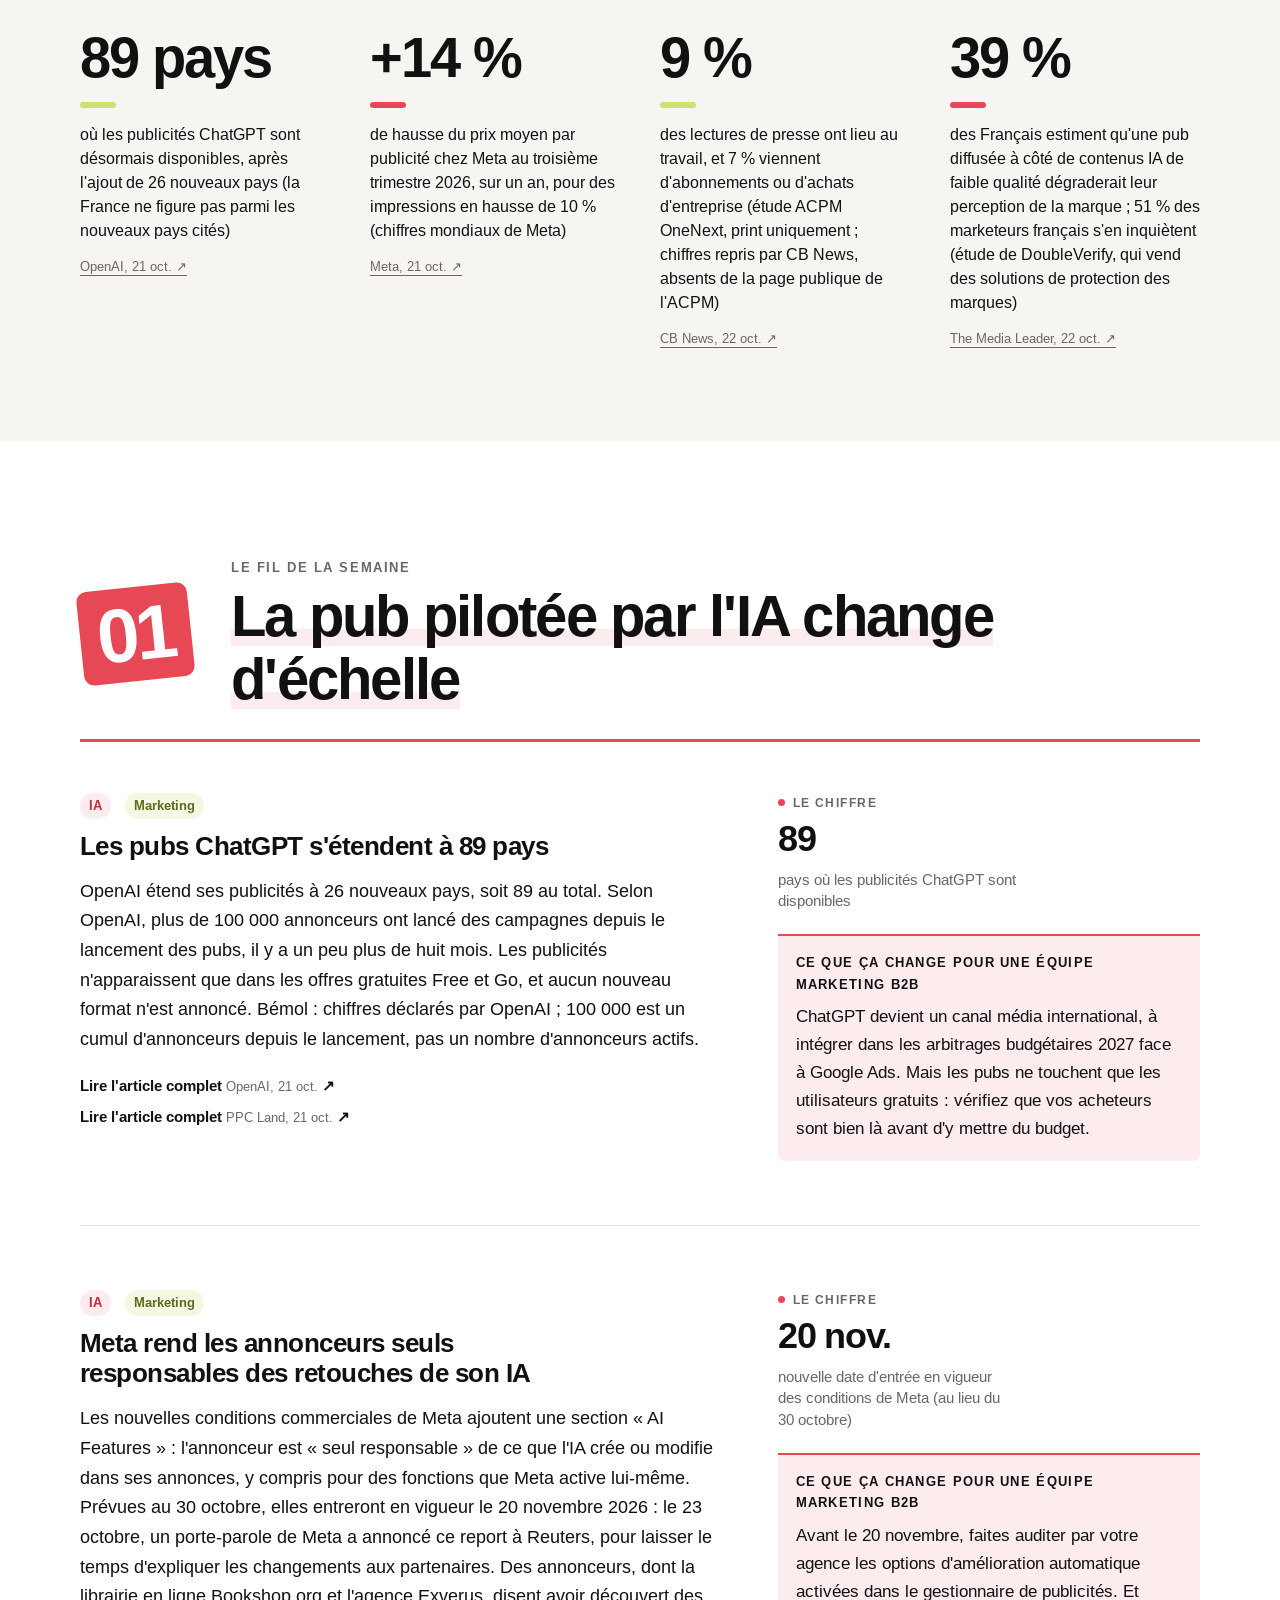
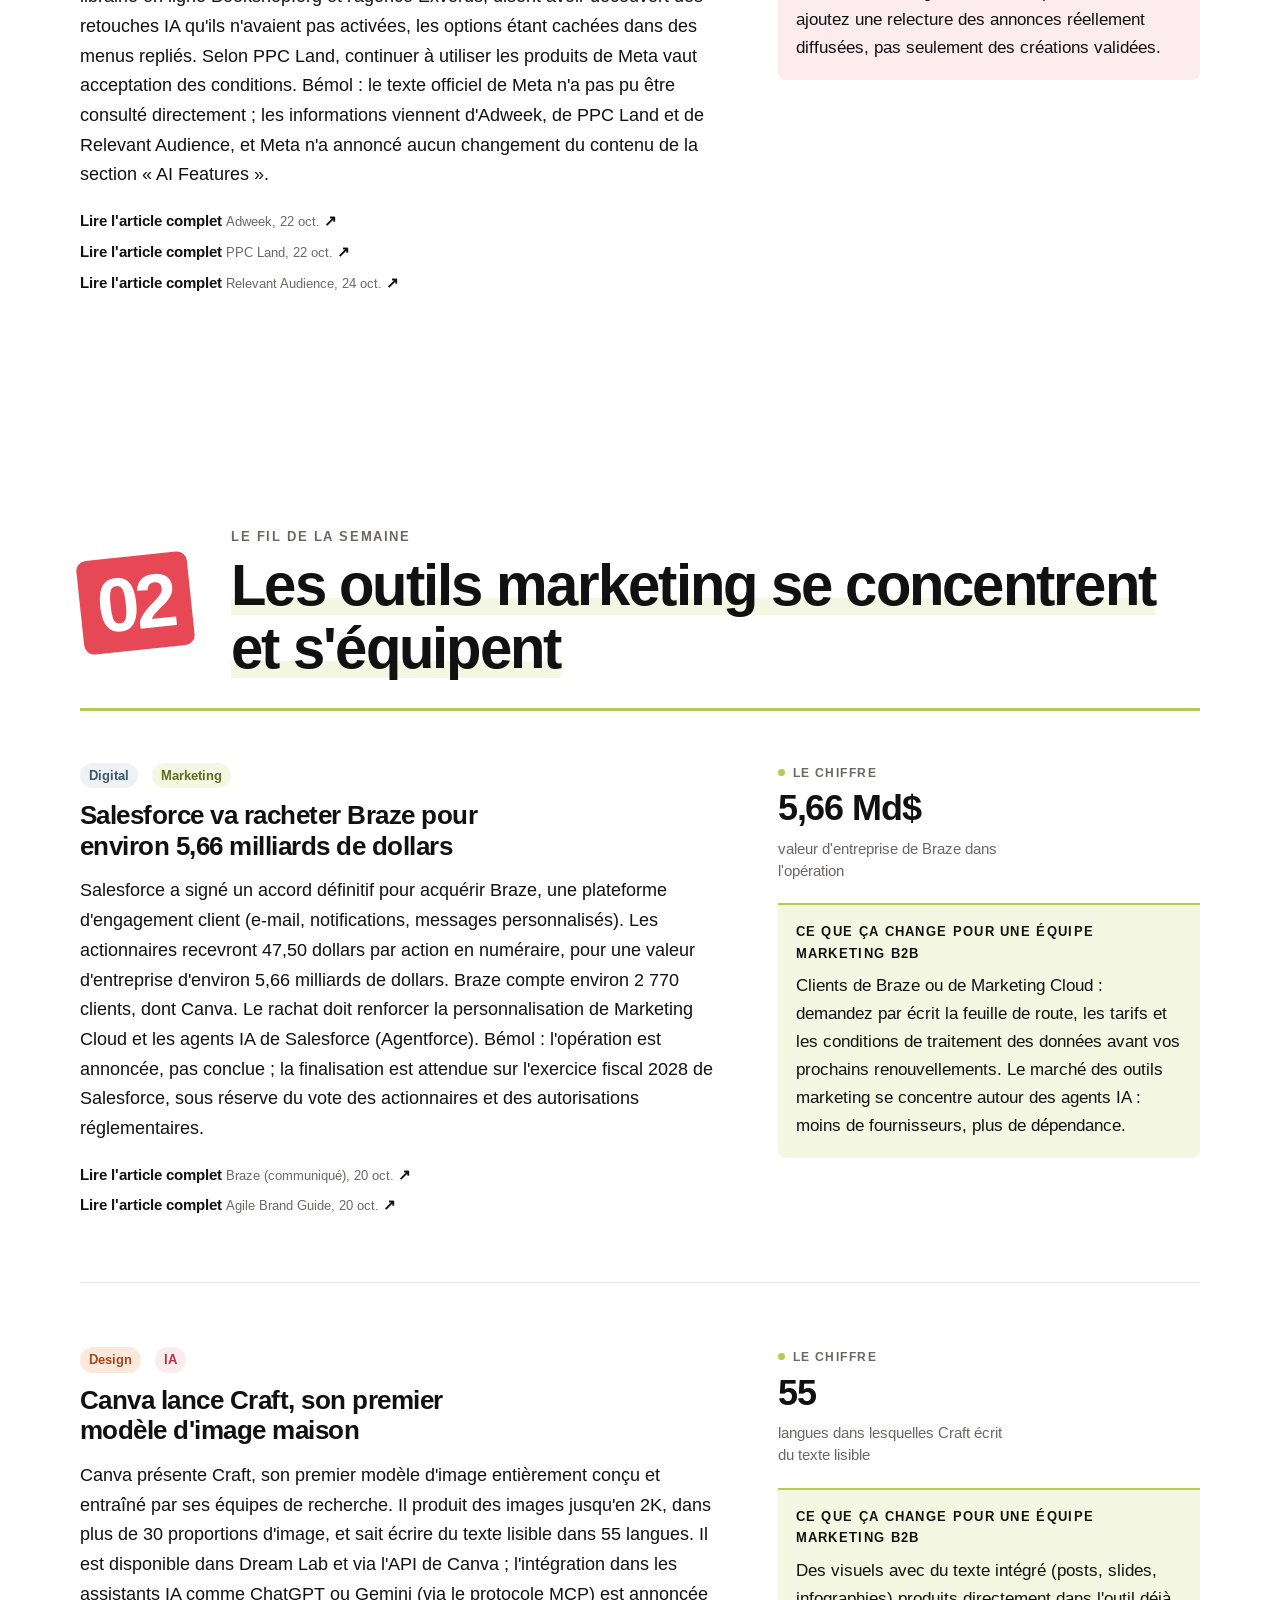
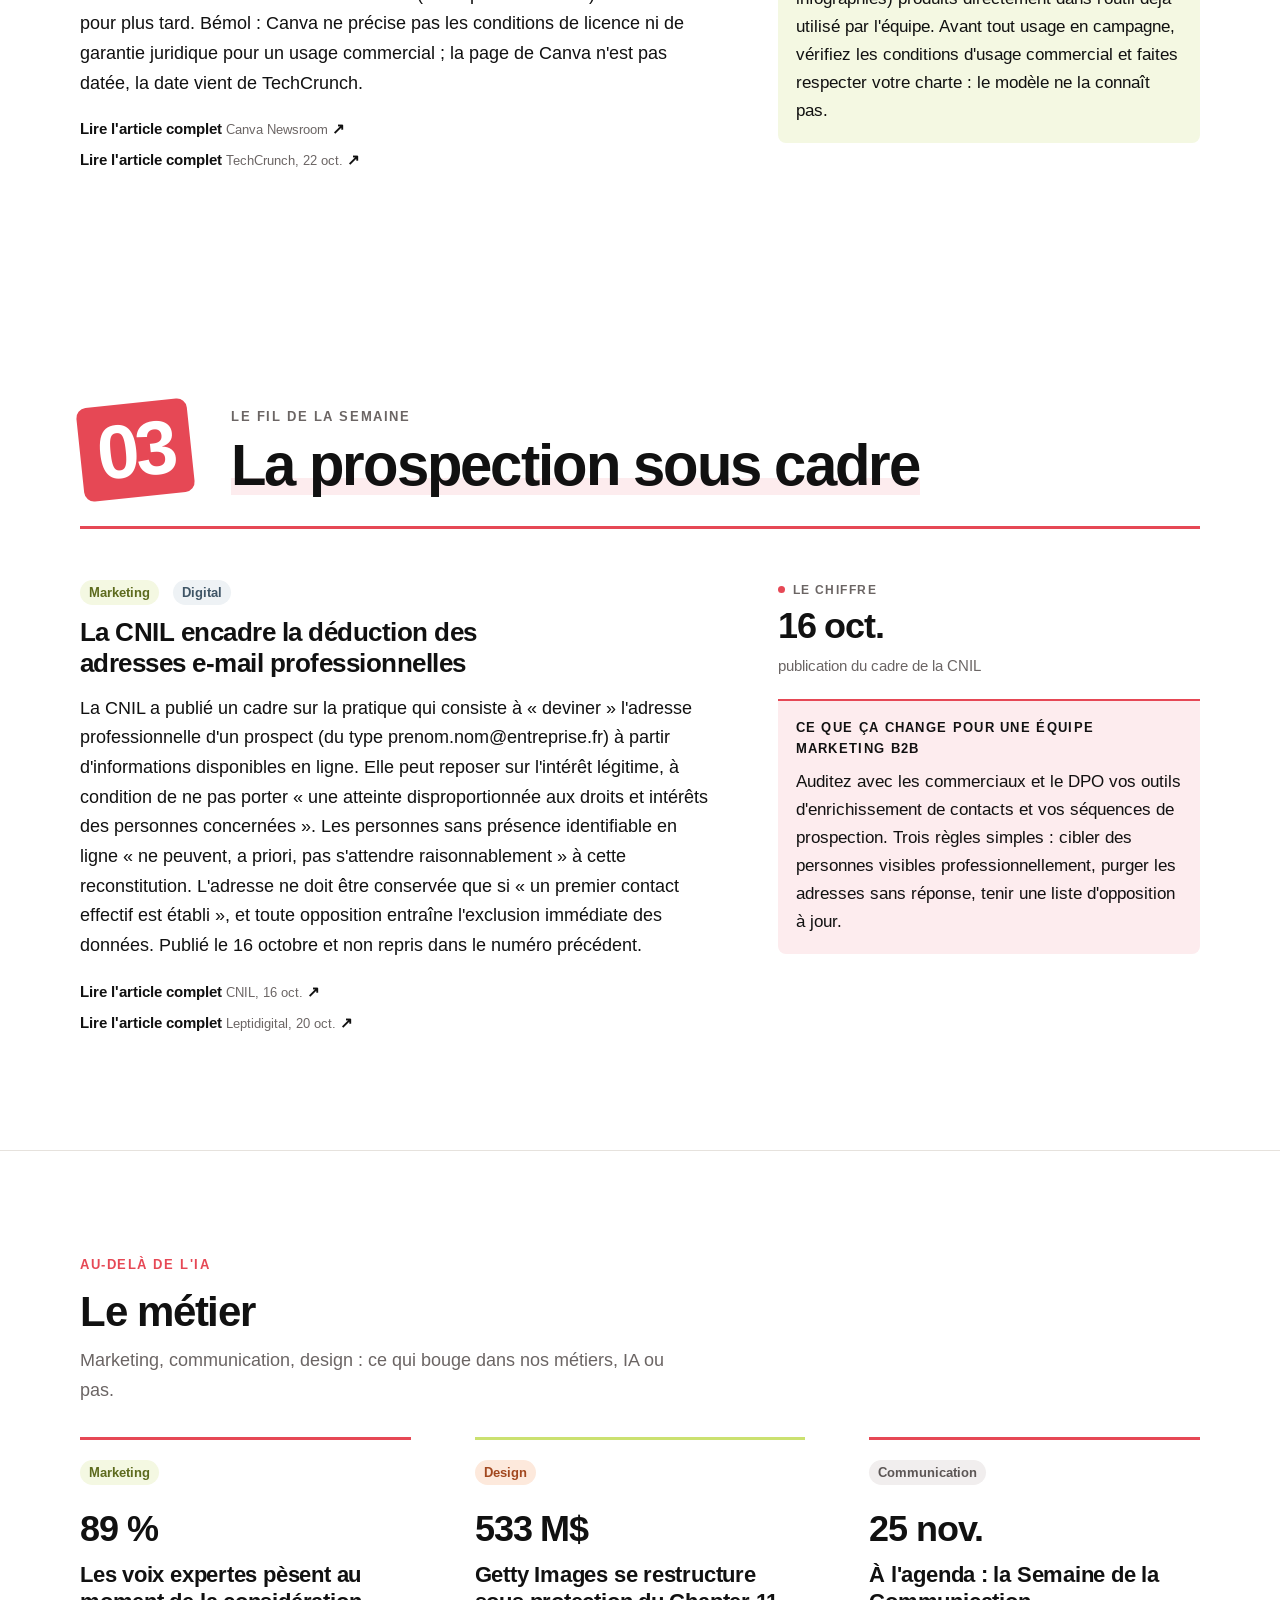
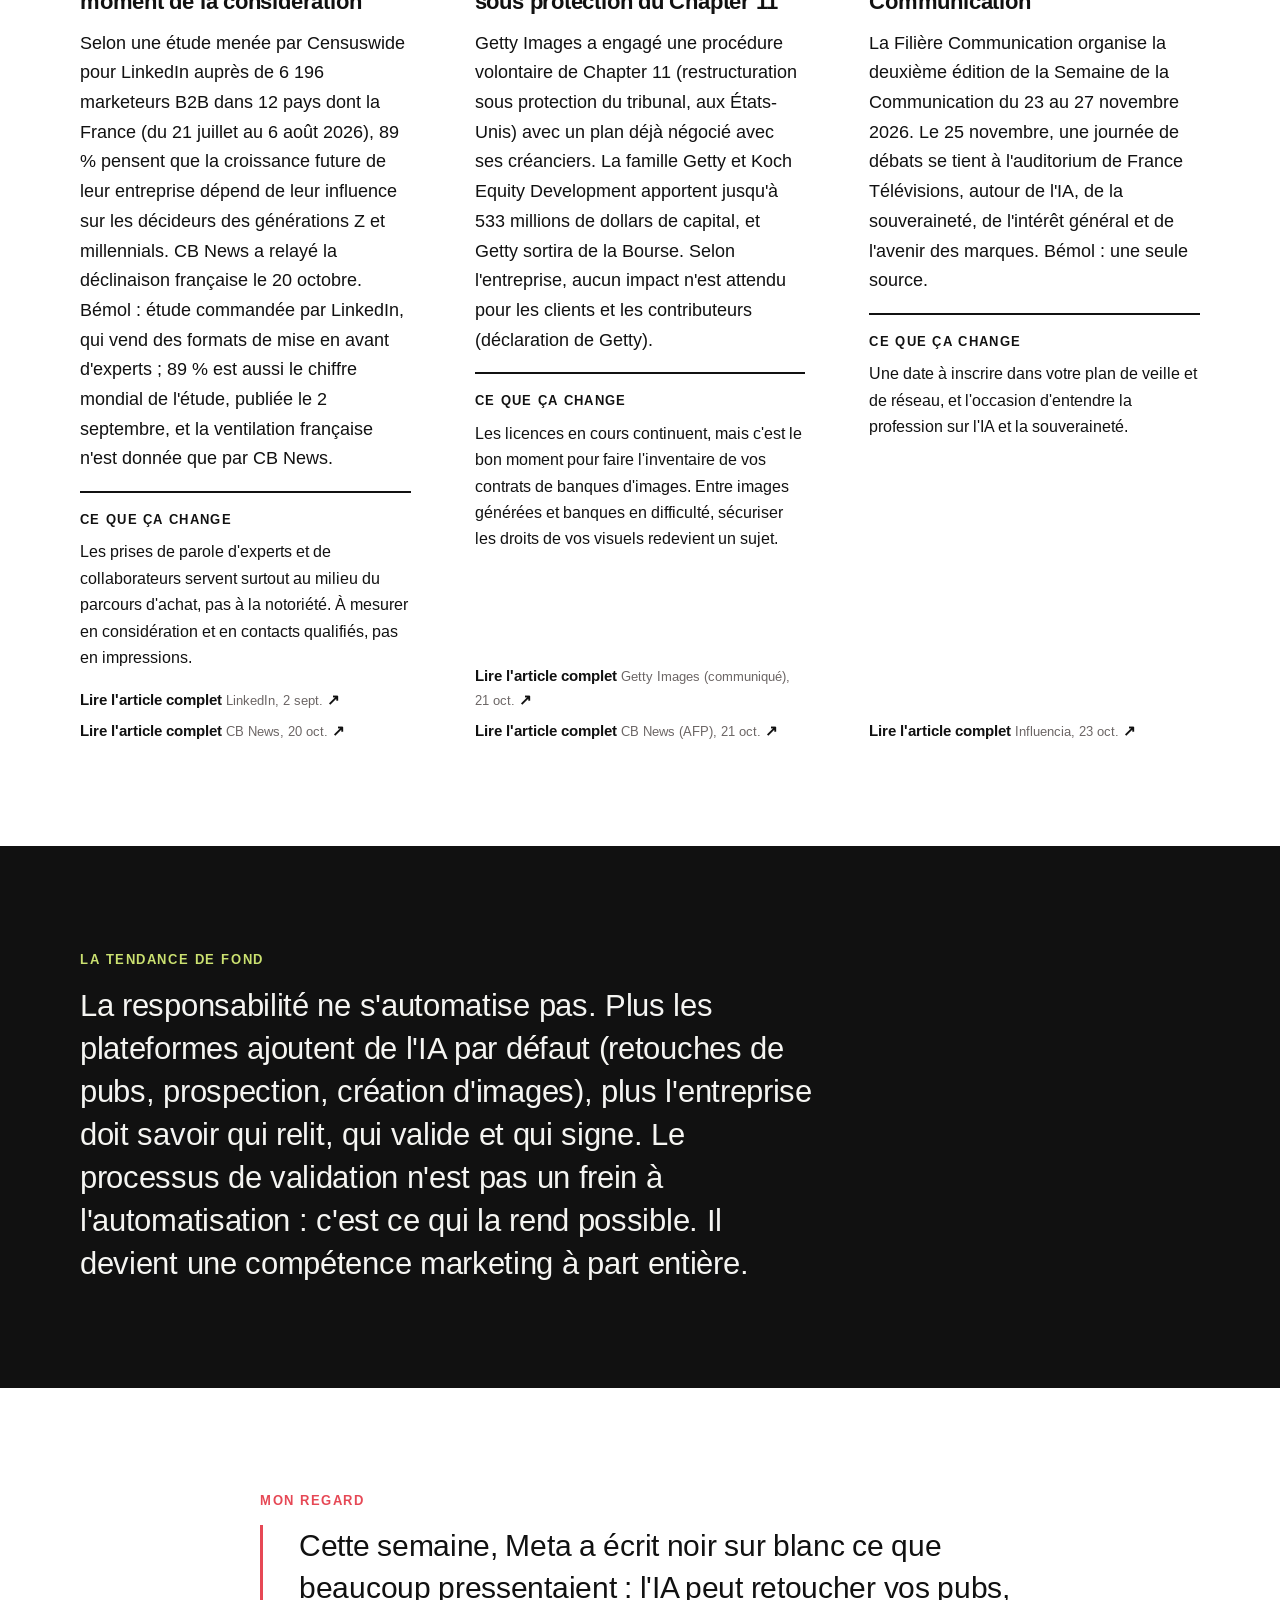
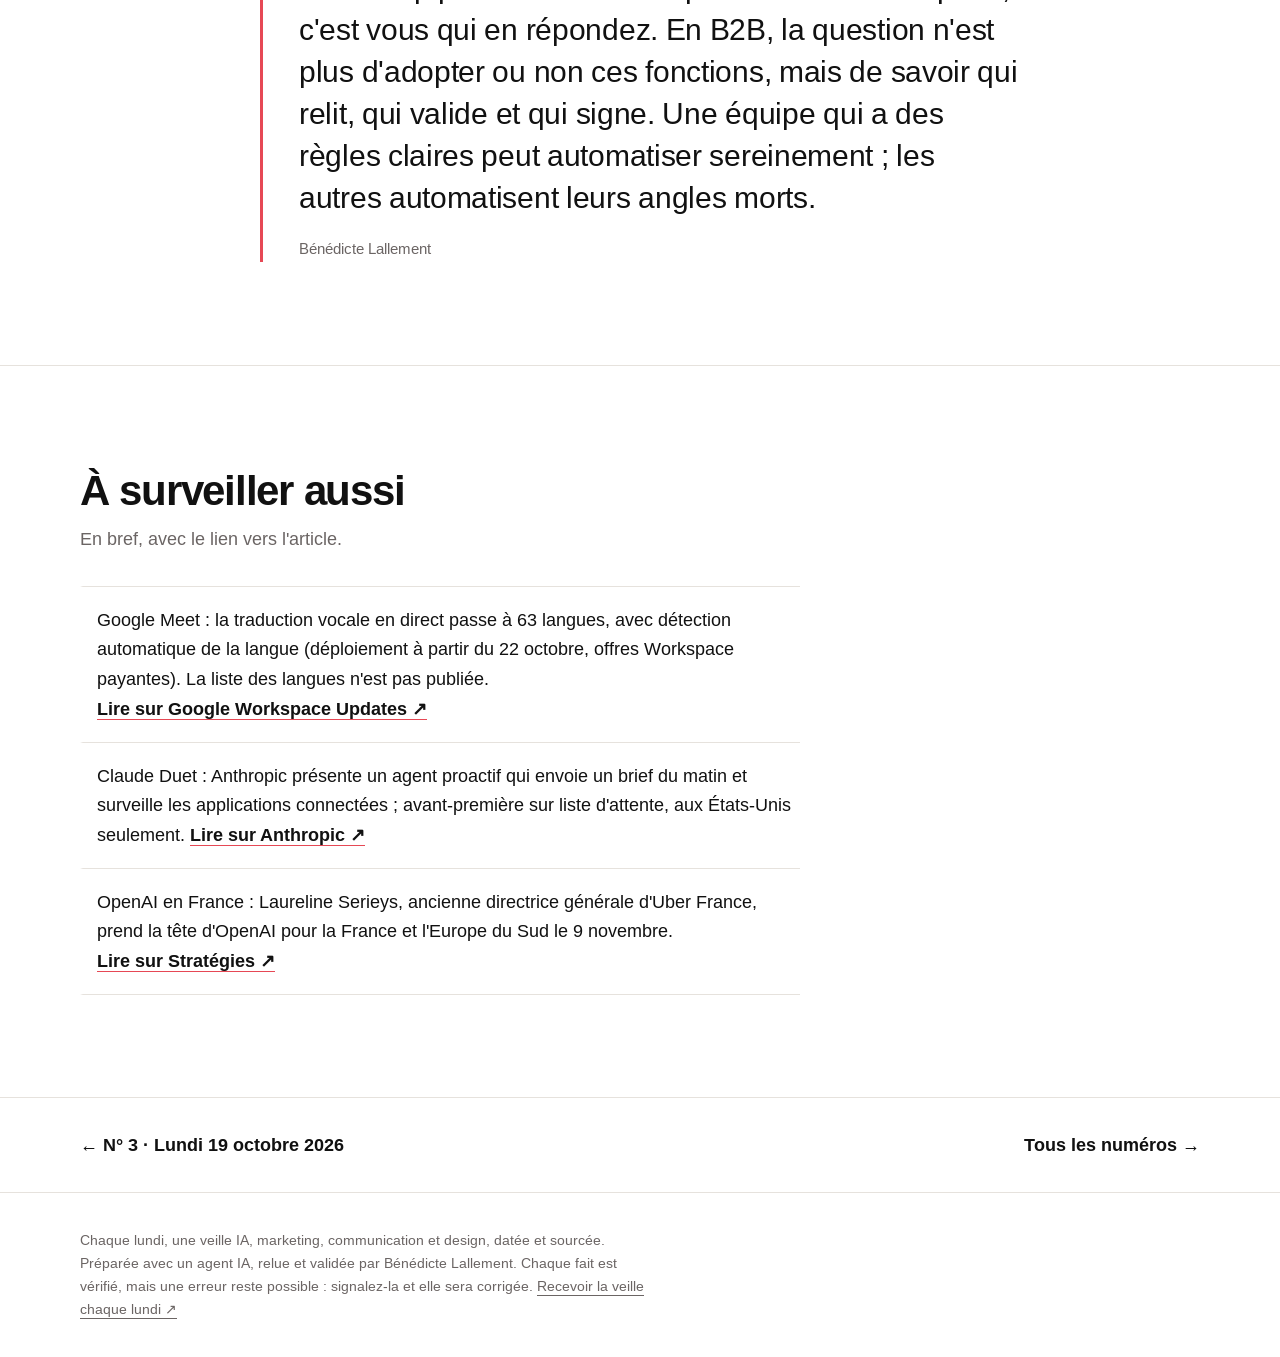
==== commit 9d0b7be3: "N° 4 (lundi 26 octobre 2026) et lien d'inscription Brevo ; Meta : entrée en vigueur reportée au 20 n" ====
--- a/index.html
+++ b/index.html
@@ -1,61 +1,61 @@
 <!doctype html><html lang="fr"><head><meta charset="utf-8"><meta name="viewport" content="width=device-width,initial-scale=1">
-<title>Les IA deviennent la nouvelle vitrine des marques. · La veille de Bénédicte Lallement</title><meta name="description" content="N° 3, Lundi 19 octobre 2026 : Les IA deviennent la nouvelle vitrine des marques. Google et OpenAI avancent leurs pions pour vendre de la publicité dans leurs assistants, pendant que Figma et OpenAI donnent plus d&#x27;autonomie aux agents, à condition de leur écrire des règles."><meta name="author" content="Bénédicte Lallement">
+<title>L&#x27;IA travaille pour vous, la responsabilité reste à vous. · La veille de Bénédicte Lallement</title><meta name="description" content="N° 4, Lundi 26 octobre 2026 : L&#x27;IA travaille pour vous, la responsabilité reste à vous. OpenAI étend ses pubs ChatGPT à 89 pays pendant que Meta rend les annonceurs seuls responsables des retouches faites par son IA. Salesforce rachète Braze, Canva lance son propre modèle d&#x27;image, et la CNIL encadre la déduction des adresses e-mail de prospects."><meta name="author" content="Bénédicte Lallement">
 <link rel="canonical" href="https://benegermaine.github.io/veille/">
 <meta property="og:type" content="article"><meta property="og:locale" content="fr_FR"><meta property="og:site_name" content="Béné Germaine · la veille du lundi de Bénédicte Lallement">
-<meta property="og:title" content="Les IA deviennent la nouvelle vitrine des marques. · La veille de Bénédicte Lallement"><meta property="og:description" content="N° 3, Lundi 19 octobre 2026 : Les IA deviennent la nouvelle vitrine des marques. Google et OpenAI avancent leurs pions pour vendre de la publicité dans leurs assistants, pendant que Figma et OpenAI donnent plus d&#x27;autonomie aux agents, à condition de leur écrire des règles."><meta property="og:url" content="https://benegermaine.github.io/veille/"><meta property="og:image" content="https://benegermaine.github.io/veille/assets/og/003.png"><meta property="og:image:width" content="1200"><meta property="og:image:height" content="627"><meta name="twitter:card" content="summary_large_image">
+<meta property="og:title" content="L&#x27;IA travaille pour vous, la responsabilité reste à vous. · La veille de Bénédicte Lallement"><meta property="og:description" content="N° 4, Lundi 26 octobre 2026 : L&#x27;IA travaille pour vous, la responsabilité reste à vous. OpenAI étend ses pubs ChatGPT à 89 pays pendant que Meta rend les annonceurs seuls responsables des retouches faites par son IA. Salesforce rachète Braze, Canva lance son propre modèle d&#x27;image, et la CNIL encadre la déduction des adresses e-mail de prospects."><meta property="og:url" content="https://benegermaine.github.io/veille/"><meta property="og:image" content="https://benegermaine.github.io/veille/assets/og/004.png"><meta property="og:image:width" content="1200"><meta property="og:image:height" content="627"><meta name="twitter:card" content="summary_large_image">
 <link rel="preconnect" href="https://fonts.googleapis.com"><link rel="preconnect" href="https://fonts.gstatic.com" crossorigin><link rel="stylesheet" href="https://fonts.googleapis.com/css2?family=Arimo:wght@400;700&display=swap"><link rel="stylesheet" href="assets/style.css"><link rel="icon" href="assets/favicon.svg" type="image/svg+xml"></head><body><header class="site wrap"><div class="max"><a class="logo" href="index.html" aria-label="Béné Germaine, la veille du lundi de Bénédicte Lallement : accueil"><span class="l-bene">Béné</span><span class="l-wm"><span class="gsq">G</span>ermaine<span class="pt">.</span></span></a>
-<nav aria-label="Navigation du site"><a href="index.html" aria-current="page">Dernier numéro</a><a href="archives.html">Archives</a><a href="livre-blanc.html">Le livre blanc</a></nav></div></header><div class="bienvenue wrap"><div class="max"><p><strong>Bienvenue dans la veille de Bénédicte Lallement.</strong> Chaque lundi, ce qui a bougé dans l'IA, le marketing, la communication et le design B2B : quelques faits datés et sourcés, et ce qu'ils changent concrètement pour une équipe marketing. <a href="archives.html">Voir tous les numéros</a></p></div></div>
-<nav class="collant" aria-label="Parties de ce numéro" hidden><div class="max"><a href="#espace-pub" data-cible="espace-pub">01</a><a href="#visibilite" data-cible="visibilite">02</a><a href="#regles-agents" data-cible="regles-agents">03</a><a href="#metier" data-cible="metier">Le métier</a><a href="#regard" data-cible="regard">Mon regard</a></div></nav>
+<nav aria-label="Navigation du site"><a href="index.html" aria-current="page">Dernier numéro</a><a href="archives.html">Archives</a><a href="livre-blanc.html">Le livre blanc</a></nav></div></header><div class="bienvenue wrap"><div class="max"><p><strong>Bienvenue dans la veille de Bénédicte Lallement.</strong> Chaque lundi, ce qui a bougé dans l'IA, le marketing, la communication et le design B2B : quelques faits datés et sourcés, et ce qu'ils changent concrètement pour une équipe marketing. <a href="archives.html">Voir tous les numéros</a> · <a href="https://24cb74ef.sibforms.com/serve/[base64]" target="_blank" rel="noopener" data-goatcounter-click="inscription-veille" data-goatcounter-title="Inscription à la veille">Recevoir la veille par e-mail <span aria-hidden="true">↗</span></a></p></div></div>
+<nav class="collant" aria-label="Parties de ce numéro" hidden><div class="max"><a href="#pub-ia" data-cible="pub-ia">01</a><a href="#outils" data-cible="outils">02</a><a href="#prospection" data-cible="prospection">03</a><a href="#metier" data-cible="metier">Le métier</a><a href="#regard" data-cible="regard">Mon regard</a></div></nav>
 <div class="une wrap"><div class="max">
-  <div class="meta"><span class="num">N° 3</span><span>Lundi 19 octobre 2026</span></div>
-  <h1>Les IA deviennent la nouvelle vitrine des marques.</h1>
-  <div class="une-grille"><div class="chapo"><p>Google et OpenAI avancent leurs pions pour vendre de la publicité dans leurs assistants, pendant que Figma et OpenAI donnent plus d&#x27;autonomie aux agents, à condition de leur écrire des règles.</p><p>Pour une marque B2B, être citée par une IA, être lisible par une machine et garder une voix humaine crédible devient un seul et même chantier.</p></div><figure class="hero collage reveal"><img src="assets/img/003-une.jpg" alt="Collage : une main pointe vers une vitrine d&#x27;où sort une bulle de dialogue, à côté d&#x27;une loupe" loading="lazy"></figure></div>
+  <div class="meta"><span class="num">N° 4</span><span>Lundi 26 octobre 2026</span></div>
+  <h1>L&#x27;IA travaille pour vous, la responsabilité reste à vous.</h1>
+  <div class="une-grille"><div class="chapo"><p>OpenAI étend ses pubs ChatGPT à 89 pays pendant que Meta rend les annonceurs seuls responsables des retouches faites par son IA. Salesforce rachète Braze, Canva lance son propre modèle d&#x27;image, et la CNIL encadre la déduction des adresses e-mail de prospects.</p><p>Les outils automatisent toujours plus, mais c&#x27;est toujours l&#x27;entreprise qui répond de ce qui part en son nom. Pour une équipe marketing B2B, savoir qui relit, qui valide et qui signe devient une compétence à part entière.</p></div></div>
 </div></div>
-<div class="wrap"><div class="max"><nav class="sommaire" aria-labelledby="t-som"><h2 id="t-som">Au sommaire</h2><ol><li><a href="#espace-pub"><b>01</b><span>Un nouvel espace publicitaire</span><i aria-hidden="true">↓</i></a></li><li><a href="#visibilite"><b>02</b><span>Une visibilité à mesurer autrement</span><i aria-hidden="true">↓</i></a></li><li><a href="#regles-agents"><b>03</b><span>Des règles de marque écrites pour les agents</span><i aria-hidden="true">↓</i></a></li><li><a href="#metier"><b>+</b><span>Le métier, au-delà de l&#x27;IA</span><i aria-hidden="true">↓</i></a></li><li><a href="#regard"><b>+</b><span>Mon regard</span><i aria-hidden="true">↓</i></a></li></ol></nav></div></div>
-<section class="chiffres wrap" aria-labelledby="t-k" style="margin-top:clamp(48px,7vw,88px)"><div class="max"><h2 id="t-k">Les chiffres à retenir</h2><div class="kgrid"><div class="k"><strong>Moins de la moitié</strong><p>des 100 marques les plus mentionnées par les IA font aussi partie des 100 sites les plus cités comme sources (étude publiée par Semrush, qui vend des outils de suivi de visibilité)</p><a href="https://www.semrush.com/news/474244-semrush-releases-2026-ai-visibility-index-revealing-its-first-uk-benchmark/" target="_blank" rel="noopener">Semrush, 13 oct. ↗</a></div><div class="k"><strong>3 fois</strong><p>plus longues : les requêtes tapées dans AI Mode par rapport à une recherche classique, selon Google (chiffre de Google, non vérifié de façon indépendante)</p><a href="https://www.cbnews.fr/digital/ai-overviews-google-ads-invite-les-marques-repenser-leur-sites" target="_blank" rel="noopener">CB News, 16 oct. ↗</a></div><div class="k"><strong>+9 %</strong><p>d&#x27;attention pour les pubs sur les sites d&#x27;information premium européens (66,5 contre 61,3 en moyenne mondiale), selon IAS</p><a href="https://www.strategies.fr/actualites/culture-tech/LQ6759109C/les-contenus-politiques-offrent-une-meilleure-performance-publicitaire-selon-ias.html" target="_blank" rel="noopener">Stratégies, 16 oct. ↗</a></div><div class="k"><strong>17 fois</strong><p>plus de lignes de code produites, pour environ 1,3 fois plus de versions livrées, selon la directrice du design de Figma : produire plus ne veut pas dire livrer plus</p><a href="https://techcrunch.com/2026/10/14/figma-announces-new-features-to-define-how-agents-work-on-its-platform/" target="_blank" rel="noopener">TechCrunch, 15 oct. ↗</a></div></div></div></section>
-<section class="etape wrap ton-rouge" id="espace-pub" aria-labelledby="h-espace-pub"><div class="max">
-  <div class="etape-tete"><span class="rang gsq" aria-hidden="true">01</span><div><p class="kicker">Le fil de la semaine</p><h2 id="h-espace-pub">Un nouvel espace publicitaire</h2></div></div>
-  <figure class="photo collage reveal"><img src="assets/img/003-pub.jpg" alt="Collage : deux personnes avec un mégaphone à la place de la tête se parlent à travers leurs ordinateurs" loading="lazy"></figure><article class="fait">
+<div class="wrap"><div class="max"><nav class="sommaire" aria-labelledby="t-som"><h2 id="t-som">Au sommaire</h2><ol><li><a href="#pub-ia"><b>01</b><span>La pub pilotée par l&#x27;IA change d&#x27;échelle</span><i aria-hidden="true">↓</i></a></li><li><a href="#outils"><b>02</b><span>Les outils marketing se concentrent et s&#x27;équipent</span><i aria-hidden="true">↓</i></a></li><li><a href="#prospection"><b>03</b><span>La prospection sous cadre</span><i aria-hidden="true">↓</i></a></li><li><a href="#metier"><b>+</b><span>Le métier, au-delà de l&#x27;IA</span><i aria-hidden="true">↓</i></a></li><li><a href="#regard"><b>+</b><span>Mon regard</span><i aria-hidden="true">↓</i></a></li></ol></nav></div></div>
+<section class="chiffres wrap" aria-labelledby="t-k" style="margin-top:clamp(48px,7vw,88px)"><div class="max"><h2 id="t-k">Les chiffres à retenir</h2><div class="kgrid"><div class="k"><strong>89 pays</strong><p>où les publicités ChatGPT sont désormais disponibles, après l&#x27;ajout de 26 nouveaux pays (la France ne figure pas parmi les nouveaux pays cités)</p><a href="https://openai.com/index/chatgpt-ads-expands-26-new-countries/" target="_blank" rel="noopener">OpenAI, 21 oct. ↗</a></div><div class="k"><strong>+14 %</strong><p>de hausse du prix moyen par publicité chez Meta au troisième trimestre 2026, sur un an, pour des impressions en hausse de 10 % (chiffres mondiaux de Meta)</p><a href="https://s21.q4cdn.com/399680738/files/doc_news/Meta-Reports-Third-Quarter-2026-Results-2026.pdf" target="_blank" rel="noopener">Meta, 21 oct. ↗</a></div><div class="k"><strong>9 %</strong><p>des lectures de presse ont lieu au travail, et 7 % viennent d&#x27;abonnements ou d&#x27;achats d&#x27;entreprise (étude ACPM OneNext, print uniquement ; chiffres repris par CB News, absents de la page publique de l&#x27;ACPM)</p><a href="https://www.cbnews.fr/etudes/onenext-s2-2026-trio-tete-lnm-compose-pqr66-parisien-aujourd-hui-france-monde" target="_blank" rel="noopener">CB News, 22 oct. ↗</a></div><div class="k"><strong>39 %</strong><p>des Français estiment qu&#x27;une pub diffusée à côté de contenus IA de faible qualité dégraderait leur perception de la marque ; 51 % des marketeurs français s&#x27;en inquiètent (étude de DoubleVerify, qui vend des solutions de protection des marques)</p><a href="https://fr.themedialeader.com/39-des-francais-penalisent-les-marques-exposees-a-lai-slop/" target="_blank" rel="noopener">The Media Leader, 22 oct. ↗</a></div></div></div></section>
+<section class="etape wrap ton-rouge" id="pub-ia" aria-labelledby="h-pub-ia"><div class="max">
+  <div class="etape-tete"><span class="rang gsq" aria-hidden="true">01</span><div><p class="kicker">Le fil de la semaine</p><h2 id="h-pub-ia">La pub pilotée par l&#x27;IA change d&#x27;échelle</h2></div></div>
+  <article class="fait">
   <div><div class="tags"><span class="tag t-ia">IA</span><span class="tag t-marketing">Marketing</span></div>
-    <h3>Google teste la publicité dans AI Mode</h3><p>Google a commencé à tester des annonces dans AI Mode, son moteur de recherche conversationnel, jusqu&#x27;ici sans publicité. Le test concerne les utilisateurs qui ont connecté leurs applications (Gmail, Photos, Agenda) via Personal Intelligence. Google assure que les annonces ne se basent pas directement sur la boîte mail ou les photos, que les annonceurs n&#x27;y ont pas accès et que les données sensibles sont exclues. Aucun pays, calendrier ni outil annonceur n&#x27;a été précisé. Bémol : Google n&#x27;a pas publié d&#x27;annonce officielle, le test a été confirmé par Google à Search Engine Land.</p><div class="out"><a href="https://searchengineland.com/google-begins-testing-ads-in-ai-mode-for-users-with-personal-intelligence-enabled-496990" target="_blank" rel="noopener">Lire l&#x27;article complet <small>Search Engine Land, 16 oct.</small> <span aria-hidden="true">↗</span></a><a href="https://www.thekeyword.co/news/google-personal-intelligence-ads" target="_blank" rel="noopener">Lire l&#x27;article complet <small>The Keyword, 17 oct.</small> <span aria-hidden="true">↗</span></a></div></div>
-  <div><div class="fig"><small>Le chiffre</small><strong>16 oct.</strong><span>début du test des annonces dans AI Mode, jusqu&#x27;ici sans publicité</span></div>
-  <div class="chg"><h4>Ce que ça change pour une équipe marketing B2B</h4><p>La recherche par IA, où vos acheteurs préparent leurs décisions, devient un espace payant : il faudra arbitrer entre visibilité gagnée (être cité) et visibilité achetée. À surveiller dès maintenant avec votre agence média.</p></div></div>
+    <h3>Les pubs ChatGPT s&#x27;étendent à 89 pays</h3><p>OpenAI étend ses publicités à 26 nouveaux pays, soit 89 au total. Selon OpenAI, plus de 100 000 annonceurs ont lancé des campagnes depuis le lancement des pubs, il y a un peu plus de huit mois. Les publicités n&#x27;apparaissent que dans les offres gratuites Free et Go, et aucun nouveau format n&#x27;est annoncé. Bémol : chiffres déclarés par OpenAI ; 100 000 est un cumul d&#x27;annonceurs depuis le lancement, pas un nombre d&#x27;annonceurs actifs.</p><div class="out"><a href="https://openai.com/index/chatgpt-ads-expands-26-new-countries/" target="_blank" rel="noopener">Lire l&#x27;article complet <small>OpenAI, 21 oct.</small> <span aria-hidden="true">↗</span></a><a href="https://ppc.land/advertisers-in-26-more-countries-gain-chatgpt-ads-bringing-the-total-to-89/" target="_blank" rel="noopener">Lire l&#x27;article complet <small>PPC Land, 21 oct.</small> <span aria-hidden="true">↗</span></a></div></div>
+  <div><div class="fig"><small>Le chiffre</small><strong>89</strong><span>pays où les publicités ChatGPT sont disponibles</span></div>
+  <div class="chg"><h4>Ce que ça change pour une équipe marketing B2B</h4><p>ChatGPT devient un canal média international, à intégrer dans les arbitrages budgétaires 2027 face à Google Ads. Mais les pubs ne touchent que les utilisateurs gratuits : vérifiez que vos acheteurs sont bien là avant d&#x27;y mettre du budget.</p></div></div>
 </article><article class="fait">
   <div><div class="tags"><span class="tag t-ia">IA</span><span class="tag t-marketing">Marketing</span></div>
-    <h3>OpenAI structure la vente de ses pubs dans ChatGPT</h3><p>OpenAI affecte désormais des « ChatGPT Ads Account Managers », des interlocuteurs humains qui suivent les campagnes des annonceurs avec un point toutes les deux semaines. L&#x27;info vient d&#x27;un e-mail partagé par un annonceur ; les conditions d&#x27;accès ne sont pas connues (une seule source). Selon The Information, OpenAI aurait annoncé à ses investisseurs 2,4 milliards de dollars de revenus publicitaires pour 2026 et risquerait de ne pas les atteindre : information non confirmée pour l&#x27;instant, reprise seulement par des relais. Le seul chiffre donné par OpenAI est un rythme annuel de 1 milliard de dollars, annoncé le 31 août.</p><div class="out"><a href="https://www.seroundtable.com/openai-chatgpt-ads-account-manager-42278.html" target="_blank" rel="noopener">Lire l&#x27;article complet <small>Search Engine Roundtable, 14 oct.</small> <span aria-hidden="true">↗</span></a><a href="https://fourweekmba.com/ai-openai-ads-hit-1b-run-rate-behind-its-2-4b-2026-target/" target="_blank" rel="noopener">Lire l&#x27;article complet <small>FourWeekMBA (d&#x27;après The Information), 17 oct.</small> <span aria-hidden="true">↗</span></a></div></div>
-  <div><div class="fig"><small>Le chiffre</small><strong>2 semaines</strong><span>le rythme des points de suivi proposés aux annonceurs</span></div>
-  <div class="chg"><h4>Ce que ça change pour une équipe marketing B2B</h4><p>La pub dans ChatGPT passe du test à une vraie offre commerciale, avec accompagnement : c&#x27;est le moment de demander des conditions d&#x27;essai. Mais l&#x27;audience et les résultats restent peu documentés : petit budget de test, pas d&#x27;engagement au plan média 2027 sans preuve.</p></div></div>
+    <h3>Meta rend les annonceurs seuls responsables des retouches de son IA</h3><p>Les nouvelles conditions commerciales de Meta ajoutent une section « AI Features » : l&#x27;annonceur est « seul responsable » de ce que l&#x27;IA crée ou modifie dans ses annonces, y compris pour des fonctions que Meta active lui-même. Prévues au 30 octobre, elles entreront en vigueur le 20 novembre 2026 : le 23 octobre, un porte-parole de Meta a annoncé ce report à Reuters, pour laisser le temps d&#x27;expliquer les changements aux partenaires. Des annonceurs, dont la librairie en ligne Bookshop.org et l&#x27;agence Exverus, disent avoir découvert des retouches IA qu&#x27;ils n&#x27;avaient pas activées, les options étant cachées dans des menus repliés. Selon PPC Land, continuer à utiliser les produits de Meta vaut acceptation des conditions. Bémol : le texte officiel de Meta n&#x27;a pas pu être consulté directement ; les informations viennent d&#x27;Adweek, de PPC Land et de Relevant Audience, et Meta n&#x27;a annoncé aucun changement du contenu de la section « AI Features ».</p><div class="out"><a href="https://www.adweek.com/media/advertisers-pull-meta-ads-that-had-unwanted-ai-glow-ups/" target="_blank" rel="noopener">Lire l&#x27;article complet <small>Adweek, 22 oct.</small> <span aria-hidden="true">↗</span></a><a href="https://ppc.land/meta-makes-advertisers-solely-responsible-for-its-ai-ad-edits-from-oct-30/" target="_blank" rel="noopener">Lire l&#x27;article complet <small>PPC Land, 22 oct.</small> <span aria-hidden="true">↗</span></a><a href="https://www.relevantaudience.com/meta/meta-commercial-terms-delayed-to-november-20-2026/" target="_blank" rel="noopener">Lire l&#x27;article complet <small>Relevant Audience, 24 oct.</small> <span aria-hidden="true">↗</span></a></div></div>
+  <div><div class="fig"><small>Le chiffre</small><strong>20 nov.</strong><span>nouvelle date d&#x27;entrée en vigueur des conditions de Meta (au lieu du 30 octobre)</span></div>
+  <div class="chg"><h4>Ce que ça change pour une équipe marketing B2B</h4><p>Avant le 20 novembre, faites auditer par votre agence les options d&#x27;amélioration automatique activées dans le gestionnaire de publicités. Et ajoutez une relecture des annonces réellement diffusées, pas seulement des créations validées.</p></div></div>
 </article></div>
-</section><section class="etape wrap ton-vert" id="visibilite" aria-labelledby="h-visibilite"><div class="max">
-  <div class="etape-tete"><span class="rang gsq" aria-hidden="true">02</span><div><p class="kicker">Le fil de la semaine</p><h2 id="h-visibilite">Une visibilité à mesurer autrement</h2></div></div>
-  <figure class="photo collage reveal"><img src="assets/img/003-visibilite.jpg" alt="Collage : un smartphone affichant une bulle de dialogue, entouré de guillemets, d&#x27;une étiquette et d&#x27;un œil" loading="lazy"></figure><article class="fait">
-  <div><div class="tags"><span class="tag t-ia">IA</span><span class="tag t-marketing">Marketing</span><span class="tag t-digital">Digital</span></div>
-    <h3>Être mentionnée par une IA ne veut pas dire être citée</h3><p>Semrush, éditeur d&#x27;outils SEO, a comparé sur 22 secteurs et quatre IA (ChatGPT, Gemini, AI Mode, AI Overviews) les marques nommées dans les réponses et les sites utilisés comme sources. Les deux classements se recoupent peu : moins de la moitié des 100 marques les plus mentionnées sont aussi parmi les 100 sites les plus cités. Exemple : aux États-Unis, Ford est la 18e marque la plus mentionnée par ChatGPT, mais son site n&#x27;est que le 1 055e cité. Données américaines et britanniques ; l&#x27;étude est publiée par Semrush, qui vend lui-même des outils de suivi de visibilité dans les IA.</p><div class="out"><a href="https://www.semrush.com/news/474244-semrush-releases-2026-ai-visibility-index-revealing-its-first-uk-benchmark/" target="_blank" rel="noopener">Lire l&#x27;article complet <small>Semrush, 13 oct.</small> <span aria-hidden="true">↗</span></a><a href="https://searchengineland.com/your-brand-can-win-the-mention-and-lose-the-citation-496011" target="_blank" rel="noopener">Lire l&#x27;article complet <small>Search Engine Land, 14 oct.</small> <span aria-hidden="true">↗</span></a><a href="https://www.relevantaudience.com/geo/semrush-ai-visibility-index-h2-2026-mentions-vs-citations/" target="_blank" rel="noopener">Lire l&#x27;article complet <small>Relevant Audience, 15 oct.</small> <span aria-hidden="true">↗</span></a></div></div>
-  <div><div class="fig"><small>Le chiffre</small><strong>1 055e</strong><span>le rang du site de Ford parmi les sources citées par ChatGPT, alors que la marque est 18e en mentions</span></div>
-  <div class="chg"><h4>Ce que ça change pour une équipe marketing B2B</h4><p>La notoriété fait parler de vous, mais c&#x27;est le contenu expert (études, guides, pages de référence) qui fait de votre site la source que l&#x27;IA consulte. Il faut suivre deux indicateurs séparés : « nous sommes nommés » et « notre site est cité ».</p></div></div>
+</section><section class="etape wrap ton-vert" id="outils" aria-labelledby="h-outils"><div class="max">
+  <div class="etape-tete"><span class="rang gsq" aria-hidden="true">02</span><div><p class="kicker">Le fil de la semaine</p><h2 id="h-outils">Les outils marketing se concentrent et s&#x27;équipent</h2></div></div>
+  <article class="fait">
+  <div><div class="tags"><span class="tag t-digital">Digital</span><span class="tag t-marketing">Marketing</span></div>
+    <h3>Salesforce va racheter Braze pour environ 5,66 milliards de dollars</h3><p>Salesforce a signé un accord définitif pour acquérir Braze, une plateforme d&#x27;engagement client (e-mail, notifications, messages personnalisés). Les actionnaires recevront 47,50 dollars par action en numéraire, pour une valeur d&#x27;entreprise d&#x27;environ 5,66 milliards de dollars. Braze compte environ 2 770 clients, dont Canva. Le rachat doit renforcer la personnalisation de Marketing Cloud et les agents IA de Salesforce (Agentforce). Bémol : l&#x27;opération est annoncée, pas conclue ; la finalisation est attendue sur l&#x27;exercice fiscal 2028 de Salesforce, sous réserve du vote des actionnaires et des autorisations réglementaires.</p><div class="out"><a href="https://www.braze.com/press-releases/salesforce-signs-definitive-agreement-to-acquire-braze" target="_blank" rel="noopener">Lire l&#x27;article complet <small>Braze (communiqué), 20 oct.</small> <span aria-hidden="true">↗</span></a><a href="https://agilebrandguide.com/salesforce-to-acquire-braze-for-5-66-billion-adding-real-time-engagement-to-marketing-cloud/" target="_blank" rel="noopener">Lire l&#x27;article complet <small>Agile Brand Guide, 20 oct.</small> <span aria-hidden="true">↗</span></a></div></div>
+  <div><div class="fig"><small>Le chiffre</small><strong>5,66 Md$</strong><span>valeur d&#x27;entreprise de Braze dans l&#x27;opération</span></div>
+  <div class="chg"><h4>Ce que ça change pour une équipe marketing B2B</h4><p>Clients de Braze ou de Marketing Cloud : demandez par écrit la feuille de route, les tarifs et les conditions de traitement des données avant vos prochains renouvellements. Le marché des outils marketing se concentre autour des agents IA : moins de fournisseurs, plus de dépendance.</p></div></div>
+</article><article class="fait">
+  <div><div class="tags"><span class="tag t-design">Design</span><span class="tag t-ia">IA</span></div>
+    <h3>Canva lance Craft, son premier modèle d&#x27;image maison</h3><p>Canva présente Craft, son premier modèle d&#x27;image entièrement conçu et entraîné par ses équipes de recherche. Il produit des images jusqu&#x27;en 2K, dans plus de 30 proportions d&#x27;image, et sait écrire du texte lisible dans 55 langues. Il est disponible dans Dream Lab et via l&#x27;API de Canva ; l&#x27;intégration dans les assistants IA comme ChatGPT ou Gemini (via le protocole MCP) est annoncée pour plus tard. Bémol : Canva ne précise pas les conditions de licence ni de garantie juridique pour un usage commercial ; la page de Canva n&#x27;est pas datée, la date vient de TechCrunch.</p><div class="out"><a href="https://www.canva.com/newsroom/news/canva-craft/" target="_blank" rel="noopener">Lire l&#x27;article complet <small>Canva Newsroom</small> <span aria-hidden="true">↗</span></a><a href="https://techcrunch.com/2026/10/22/canva-releases-its-first-image-generation-model/" target="_blank" rel="noopener">Lire l&#x27;article complet <small>TechCrunch, 22 oct.</small> <span aria-hidden="true">↗</span></a></div></div>
+  <div><div class="fig"><small>Le chiffre</small><strong>55</strong><span>langues dans lesquelles Craft écrit du texte lisible</span></div>
+  <div class="chg"><h4>Ce que ça change pour une équipe marketing B2B</h4><p>Des visuels avec du texte intégré (posts, slides, infographies) produits directement dans l&#x27;outil déjà utilisé par l&#x27;équipe. Avant tout usage en campagne, vérifiez les conditions d&#x27;usage commercial et faites respecter votre charte : le modèle ne la connaît pas.</p></div></div>
 </article></div>
-</section><section class="etape wrap ton-rouge" id="regles-agents" aria-labelledby="h-regles-agents"><div class="max">
-  <div class="etape-tete"><span class="rang gsq" aria-hidden="true">03</span><div><p class="kicker">Le fil de la semaine</p><h2 id="h-regles-agents">Des règles de marque écrites pour les agents</h2></div></div>
-  <figure class="photo collage reveal"><img src="assets/img/003-regles.jpg" alt="Collage : un bras robotisé pose un carré vert sur une pile de feuilles, une main tient une règle" loading="lazy"></figure><article class="fait">
-  <div><div class="tags"><span class="tag t-design">Design</span><span class="tag t-ia">IA</span></div>
-    <h3>Figma lance Specs, un espace pour écrire les règles que suivront les agents</h3><p>Figma, l&#x27;outil de design collaboratif utilisé par la plupart des équipes produit et créa, a présenté à sa conférence Config en Inde Figma Specs : un éditeur de texte pour documenter l&#x27;intention d&#x27;un projet et le langage de design de l&#x27;entreprise, lisible par les équipes comme par les agents IA. Bibliothèques de design, de code et guidelines sont centralisées pour que les agents respectent la marque. Les « code layers » (prototypes interactifs en code) passent en bêta ouverte et une vingtaine de nouveaux outils se connectent à Figma. Déploiement progressif dans les semaines à venir.</p><div class="out"><a href="https://techcrunch.com/2026/10/14/figma-announces-new-features-to-define-how-agents-work-on-its-platform/" target="_blank" rel="noopener">Lire l&#x27;article complet <small>TechCrunch, 15 oct.</small> <span aria-hidden="true">↗</span></a><a href="https://www.blogdumoderateur.com/figma-prototyper-code-directement-canvas-collaboratif/" target="_blank" rel="noopener">Lire l&#x27;article complet <small>Blog du Modérateur, 15 oct.</small> <span aria-hidden="true">↗</span></a></div></div>
-  <div><div class="fig"><small>Le chiffre</small><strong>14 oct.</strong><span>présentation de Figma Specs à la conférence Config, en Inde</span></div>
-  <div class="chg"><h4>Ce que ça change pour une équipe marketing B2B</h4><p>La charte graphique et la plateforme de marque doivent pouvoir être lues et appliquées par une machine, pas seulement par une agence. Bonne occasion de remettre à plat vos guidelines : ce qui n&#x27;est pas écrit clairement ne sera pas respecté par les agents.</p></div></div>
-</article><article class="fait">
-  <div><div class="tags"><span class="tag t-ia">IA</span><span class="tag t-digital">Digital</span></div>
-    <h3>ChatGPT peut désormais agir dans les onglets Chrome</h3><p>OpenAI a enrichi l&#x27;extension ChatGPT pour Chrome. En mode Chat, ChatGPT lit le contenu des onglets ouverts ; en mode Work, il peut agir dedans : envoyer des messages, remplir des formulaires, télécharger des fichiers, regrouper des onglets, y compris sur des sites où l&#x27;utilisateur est déjà connecté (Gmail, LinkedIn, Salesforce, selon le guide d&#x27;OpenAI). Par défaut, ChatGPT demande l&#x27;autorisation avant d&#x27;agir sur chaque nouveau site, mais ne valide pas chaque envoi. Les offres et pays concernés ne sont pas précisés.</p><div class="out"><a href="https://tbreak.com/chatgpt-chrome-extension-open-tabs/" target="_blank" rel="noopener">Lire l&#x27;article complet <small>tbreak, 16 oct.</small> <span aria-hidden="true">↗</span></a><a href="https://www.blog-nouvelles-technologies.fr/388640/chatgpt-extension-chrome-onglets/" target="_blank" rel="noopener">Lire l&#x27;article complet <small>Blog Nouvelles Technologies, 16 oct.</small> <span aria-hidden="true">↗</span></a></div></div>
-  <div><div class="fig"><small>Le chiffre</small><strong>15 oct.</strong><span>annonce du mode Work de ChatGPT dans Chrome</span></div>
-  <div class="chg"><h4>Ce que ça change pour une équipe marketing B2B</h4><p>Un assistant peut maintenant agir dans vos outils (CRM, messagerie, LinkedIn) : il faut décider qui l&#x27;autorise, sur quels sites, et ce qui doit être relu avant envoi. Votre valeur se déplace vers la définition des règles et la validation finale.</p></div></div>
+</section><section class="etape wrap ton-rouge" id="prospection" aria-labelledby="h-prospection"><div class="max">
+  <div class="etape-tete"><span class="rang gsq" aria-hidden="true">03</span><div><p class="kicker">Le fil de la semaine</p><h2 id="h-prospection">La prospection sous cadre</h2></div></div>
+  <article class="fait">
+  <div><div class="tags"><span class="tag t-marketing">Marketing</span><span class="tag t-digital">Digital</span></div>
+    <h3>La CNIL encadre la déduction des adresses e-mail professionnelles</h3><p>La CNIL a publié un cadre sur la pratique qui consiste à « deviner » l&#x27;adresse professionnelle d&#x27;un prospect (du type prenom.nom@entreprise.fr) à partir d&#x27;informations disponibles en ligne. Elle peut reposer sur l&#x27;intérêt légitime, à condition de ne pas porter « une atteinte disproportionnée aux droits et intérêts des personnes concernées ». Les personnes sans présence identifiable en ligne « ne peuvent, a priori, pas s&#x27;attendre raisonnablement » à cette reconstitution. L&#x27;adresse ne doit être conservée que si « un premier contact effectif est établi », et toute opposition entraîne l&#x27;exclusion immédiate des données. Publié le 16 octobre et non repris dans le numéro précédent.</p><div class="out"><a href="https://www.cnil.fr/fr/reconstitution-adresses-professionnelles-quel-cadre" target="_blank" rel="noopener">Lire l&#x27;article complet <small>CNIL, 16 oct.</small> <span aria-hidden="true">↗</span></a><a href="https://www.leptidigital.fr/growth-hacking/appels-a-froid-e-mails-pro-devines-cnil-encadre-deux-pratiques-courantes-prospection-commerciale-92263/" target="_blank" rel="noopener">Lire l&#x27;article complet <small>Leptidigital, 20 oct.</small> <span aria-hidden="true">↗</span></a></div></div>
+  <div><div class="fig"><small>Le chiffre</small><strong>16 oct.</strong><span>publication du cadre de la CNIL</span></div>
+  <div class="chg"><h4>Ce que ça change pour une équipe marketing B2B</h4><p>Auditez avec les commerciaux et le DPO vos outils d&#x27;enrichissement de contacts et vos séquences de prospection. Trois règles simples : cibler des personnes visibles professionnellement, purger les adresses sans réponse, tenir une liste d&#x27;opposition à jour.</p></div></div>
 </article></div>
 </section>
-<section class="section wrap" id="metier" aria-labelledby="t-met"><div class="max"><p class="kicker">Au-delà de l'IA</p><h2 id="t-met">Le métier</h2><p class="lede">Marketing, communication, design : ce qui bouge dans nos métiers, IA ou pas.</p><div class="mgrid"><article><div class="tags"><span class="tag t-communication">Communication</span></div><strong class="n">15 oct.</strong>
-<h3>LinkedIn mise sur les experts et les créateurs</h3><p>LinkedIn annonce un test de publicités vidéo avant les contenus de créateurs (avec partage des revenus), de nouveaux filtres dans la Creator Marketplace pour trouver des créateurs par expertise et audience, le retour des commentaires épinglés et les « Advice Sessions », des consultations payantes réservables depuis le profil, pour l&#x27;instant aux États-Unis. LinkedIn n&#x27;a pas donné de chiffres.</p><div class="chg"><h4>Ce que ça change</h4><p>LinkedIn pousse les marques à passer par des experts incarnés plutôt que par la seule page entreprise. Programmes d&#x27;ambassadeurs et partenariats avec des créateurs B2B deviennent plus faciles à monter.</p></div>
-<div class="out"><a href="https://www.socialmediatoday.com/news/linkedin-adds-new-creator-monetization-options/833179/" target="_blank" rel="noopener">Lire l&#x27;article complet <small>Social Media Today, 15 oct.</small> <span aria-hidden="true">↗</span></a><a href="https://www.tubefilter.com/2026/10/16/linkedin-creator-monetization-update-advice-sessions-consulting/" target="_blank" rel="noopener">Lire l&#x27;article complet <small>Tubefilter, 16 oct.</small> <span aria-hidden="true">↗</span></a></div></article><article><div class="tags"><span class="tag t-marketing">Marketing</span></div><strong class="n">66,5</strong>
-<h3>L&#x27;information premium capte plus d&#x27;attention publicitaire</h3><p>IAS (Integral Ad Science, spécialiste de la mesure publicitaire) a analysé environ 7 milliards d&#x27;impressions sur plus de 50 sites d&#x27;information européens vérifiés : score d&#x27;attention de 66,5, contre 61,3 en moyenne mondiale. Les contenus politiques offrent 6 % d&#x27;attention en plus que la référence mondiale, un taux de réussite de campagne 40 % plus élevé et un coût pour mille impressions 37 % plus bas.</p><div class="chg"><h4>Ce que ça change</h4><p>Bloquer trop largement l&#x27;actualité par peur du contexte coûte de l&#x27;attention et de la portée. Les médias d&#x27;information restent un contexte de confiance utile pour la notoriété B2B.</p></div>
-<div class="out"><a href="https://www.cbnews.fr/etudes/pub-digitale-les-sites-information-premium-generent-davantage-attention-ias" target="_blank" rel="noopener">Lire l&#x27;article complet <small>CB News, 15 oct.</small> <span aria-hidden="true">↗</span></a><a href="https://www.strategies.fr/actualites/culture-tech/LQ6759109C/les-contenus-politiques-offrent-une-meilleure-performance-publicitaire-selon-ias.html" target="_blank" rel="noopener">Lire l&#x27;article complet <small>Stratégies, 16 oct.</small> <span aria-hidden="true">↗</span></a></div></article><article><div class="tags"><span class="tag t-communication">Communication</span></div><strong class="n">3</strong>
-<h3>Camden se repositionne autour de la proximité</h3><p>Camden, agence de création indépendante présente à Lyon, Paris, Montréal, Toronto, São Paulo et Hong Kong, dévoile « Come Closer », son nouveau positionnement mondial, en trois engagements : plus proche des publics, des clients et de leurs ambitions. « Les marques n&#x27;ont pas un problème de message, elles ont un problème de distance », résume Fanny Mounier, directrice générale de Camden France. Les deux articles reprennent sans doute le même communiqué.</p><div class="chg"><h4>Ce que ça change</h4><p>Un bel exemple de plateforme de marque simple : une idée, trois preuves formulées comme des engagements. Face aux contenus produits en masse, la proximité devient un argument.</p></div>
-<div class="out"><a href="https://jai-un-pote-dans-la.com/camden-come-closer-nouveau-positionnement-proximite/" target="_blank" rel="noopener">Lire l&#x27;article complet <small>J&#x27;ai un pote dans la com, 16 oct.</small> <span aria-hidden="true">↗</span></a><a href="https://www.cbnews.fr/conseil/avec-concept-come-closer-camden-met-place-son-repositionnement" target="_blank" rel="noopener">Lire l&#x27;article complet <small>CB News, 18 oct.</small> <span aria-hidden="true">↗</span></a></div></article></div></div></section><section class="tendance wrap"><div class="max"><p class="kicker">La tendance de fond</p><p>La plateforme de marque devient un fichier de règles lisible par les machines. Avec Figma Specs, les bibliothèques de marque centralisées et des agents qui agissent dans nos outils, la charte ne sert plus seulement aux humains : elle doit pouvoir être appliquée par un agent. En face, les IA de recherche deviennent payantes et choisissent leurs sources. Les marques B2B qui gagneront sont celles qui écrivent clairement qui elles sont, et qui publient des contenus assez experts pour être cités.</p></div></section><section class="regard wrap" id="regard" aria-labelledby="t-reg"><div class="etroit"><p class="kicker" id="t-reg">Mon regard</p><blockquote><p>En B2B, la vraie bataille de 2027 ne sera pas d&#x27;acheter de la pub dans ChatGPT, mais d&#x27;être la source que ChatGPT cite. Une plateforme de marque qui n&#x27;existe qu&#x27;en PDF est déjà dépassée : il faut l&#x27;écrire pour qu&#x27;un agent puisse l&#x27;appliquer, et pour qu&#x27;un humain ait envie de la porter.</p><footer>Bénédicte Lallement</footer></blockquote></div></section>
-<nav class="pager wrap" aria-label="Numéros"><div class="max"><a href="numeros/002.html">← N° 2 · Lundi 12 octobre 2026</a><a href="archives.html">Tous les numéros →</a></div></nav><footer class="pied wrap"><div class="max"><p>Chaque lundi, une veille IA, marketing, communication et design, datée et sourcée. Préparée avec un agent IA, relue et validée par Bénédicte Lallement. Chaque fait est vérifié, mais une erreur reste possible : signalez-la et elle sera corrigée.</p></div></footer><a class="haut-page" href="#" aria-label="Remonter en haut de la page">↑</a><script data-goatcounter="https://benegermaine.goatcounter.com/count" async src="//gc.zgo.at/count.js"></script><script>(function(){var d=document.documentElement;if(!("IntersectionObserver" in window)||matchMedia("(prefers-reduced-motion: reduce)").matches)return;d.classList.add("anim");
+<section class="section wrap" id="metier" aria-labelledby="t-met"><div class="max"><p class="kicker">Au-delà de l'IA</p><h2 id="t-met">Le métier</h2><p class="lede">Marketing, communication, design : ce qui bouge dans nos métiers, IA ou pas.</p><div class="mgrid"><article><div class="tags"><span class="tag t-marketing">Marketing</span></div><strong class="n">89 %</strong>
+<h3>Les voix expertes pèsent au moment de la considération</h3><p>Selon une étude menée par Censuswide pour LinkedIn auprès de 6 196 marketeurs B2B dans 12 pays dont la France (du 21 juillet au 6 août 2026), 89 % pensent que la croissance future de leur entreprise dépend de leur influence sur les décideurs des générations Z et millennials. CB News a relayé la déclinaison française le 20 octobre. Bémol : étude commandée par LinkedIn, qui vend des formats de mise en avant d&#x27;experts ; 89 % est aussi le chiffre mondial de l&#x27;étude, publiée le 2 septembre, et la ventilation française n&#x27;est donnée que par CB News.</p><div class="chg"><h4>Ce que ça change</h4><p>Les prises de parole d&#x27;experts et de collaborateurs servent surtout au milieu du parcours d&#x27;achat, pas à la notoriété. À mesurer en considération et en contacts qualifiés, pas en impressions.</p></div>
+<div class="out"><a href="https://news.linkedin.com/2026/linkedin-research-gen-z-professionals-are-becoming-key-business-decision-makers-yet-72-lack-confidence-to-turn-contacts-into-career-opportunities" target="_blank" rel="noopener">Lire l&#x27;article complet <small>LinkedIn, 2 sept.</small> <span aria-hidden="true">↗</span></a><a href="https://www.cbnews.fr/etudes/marketing-b2b-les-professionnels-priorisent-credibilite" target="_blank" rel="noopener">Lire l&#x27;article complet <small>CB News, 20 oct.</small> <span aria-hidden="true">↗</span></a></div></article><article><div class="tags"><span class="tag t-design">Design</span></div><strong class="n">533 M$</strong>
+<h3>Getty Images se restructure sous protection du Chapter 11</h3><p>Getty Images a engagé une procédure volontaire de Chapter 11 (restructuration sous protection du tribunal, aux États-Unis) avec un plan déjà négocié avec ses créanciers. La famille Getty et Koch Equity Development apportent jusqu&#x27;à 533 millions de dollars de capital, et Getty sortira de la Bourse. Selon l&#x27;entreprise, aucun impact n&#x27;est attendu pour les clients et les contributeurs (déclaration de Getty).</p><div class="chg"><h4>Ce que ça change</h4><p>Les licences en cours continuent, mais c&#x27;est le bon moment pour faire l&#x27;inventaire de vos contrats de banques d&#x27;images. Entre images générées et banques en difficulté, sécuriser les droits de vos visuels redevient un sujet.</p></div>
+<div class="out"><a href="https://investors.gettyimages.com/news-releases/news-release-details/getty-images-advances-financial-restructuring-strengthen-balance" target="_blank" rel="noopener">Lire l&#x27;article complet <small>Getty Images (communiqué), 21 oct.</small> <span aria-hidden="true">↗</span></a><a href="https://www.cbnews.fr/medias/getty-images-se-declare-faillite-cadre-sa-restructuration" target="_blank" rel="noopener">Lire l&#x27;article complet <small>CB News (AFP), 21 oct.</small> <span aria-hidden="true">↗</span></a></div></article><article><div class="tags"><span class="tag t-communication">Communication</span></div><strong class="n">25 nov.</strong>
+<h3>À l&#x27;agenda : la Semaine de la Communication</h3><p>La Filière Communication organise la deuxième édition de la Semaine de la Communication du 23 au 27 novembre 2026. Le 25 novembre, une journée de débats se tient à l&#x27;auditorium de France Télévisions, autour de l&#x27;IA, de la souveraineté, de l&#x27;intérêt général et de l&#x27;avenir des marques. Bémol : une seule source.</p><div class="chg"><h4>Ce que ça change</h4><p>Une date à inscrire dans votre plan de veille et de réseau, et l&#x27;occasion d&#x27;entendre la profession sur l&#x27;IA et la souveraineté.</p></div>
+<div class="out"><a href="https://www.influencia.net/articles/ia-souverainete-climat-marques-la-semaine-de-la-communication-au-coeur-des-debats-de-societe" target="_blank" rel="noopener">Lire l&#x27;article complet <small>Influencia, 23 oct.</small> <span aria-hidden="true">↗</span></a></div></article></div></div></section><section class="tendance wrap"><div class="max"><p class="kicker">La tendance de fond</p><p>La responsabilité ne s&#x27;automatise pas. Plus les plateformes ajoutent de l&#x27;IA par défaut (retouches de pubs, prospection, création d&#x27;images), plus l&#x27;entreprise doit savoir qui relit, qui valide et qui signe. Le processus de validation n&#x27;est pas un frein à l&#x27;automatisation : c&#x27;est ce qui la rend possible. Il devient une compétence marketing à part entière.</p></div></section><section class="regard wrap" id="regard" aria-labelledby="t-reg"><div class="etroit"><p class="kicker" id="t-reg">Mon regard</p><blockquote><p>Cette semaine, Meta a écrit noir sur blanc ce que beaucoup pressentaient : l&#x27;IA peut retoucher vos pubs, c&#x27;est vous qui en répondez. En B2B, la question n&#x27;est plus d&#x27;adopter ou non ces fonctions, mais de savoir qui relit, qui valide et qui signe. Une équipe qui a des règles claires peut automatiser sereinement ; les autres automatisent leurs angles morts.</p><footer>Bénédicte Lallement</footer></blockquote></div></section><section class="section aussi wrap" aria-labelledby="t-aussi"><div class="max"><h2 id="t-aussi">À surveiller aussi</h2><p class="lede">En bref, avec le lien vers l'article.</p><ul><li>Google Meet : la traduction vocale en direct passe à 63 langues, avec détection automatique de la langue (déploiement à partir du 22 octobre, offres Workspace payantes). La liste des langues n&#x27;est pas publiée. <a href="https://workspaceupdates.googleblog.com/2026/10/real-time-speech-translation-in-google-Meet-expands-to-63-languages-with-automatic-language-detection.html" target="_blank" rel="noopener">Lire sur Google Workspace Updates ↗</a></li><li>Claude Duet : Anthropic présente un agent proactif qui envoie un brief du matin et surveille les applications connectées ; avant-première sur liste d&#x27;attente, aux États-Unis seulement. <a href="https://claude.com/resources/articles/claude-duet" target="_blank" rel="noopener">Lire sur Anthropic ↗</a></li><li>OpenAI en France : Laureline Serieys, ancienne directrice générale d&#x27;Uber France, prend la tête d&#x27;OpenAI pour la France et l&#x27;Europe du Sud le 9 novembre. <a href="https://www.strategies.fr/actualites/culture-tech/LQ6780625C/openai-nomme-une-dg-en-france-laureline-serieys.html" target="_blank" rel="noopener">Lire sur Stratégies ↗</a></li></ul></div></section>
+<nav class="pager wrap" aria-label="Numéros"><div class="max"><a href="numeros/003.html">← N° 3 · Lundi 19 octobre 2026</a><a href="archives.html">Tous les numéros →</a></div></nav><footer class="pied wrap"><div class="max"><p>Chaque lundi, une veille IA, marketing, communication et design, datée et sourcée. Préparée avec un agent IA, relue et validée par Bénédicte Lallement. Chaque fait est vérifié, mais une erreur reste possible : signalez-la et elle sera corrigée. <a href="https://24cb74ef.sibforms.com/serve/[base64]" target="_blank" rel="noopener" data-goatcounter-click="inscription-veille" data-goatcounter-title="Inscription à la veille">Recevoir la veille chaque lundi <span aria-hidden="true">↗</span></a></p></div></footer><a class="haut-page" href="#" aria-label="Remonter en haut de la page">↑</a><script data-goatcounter="https://benegermaine.goatcounter.com/count" async src="//gc.zgo.at/count.js"></script><script>(function(){var d=document.documentElement;if(!("IntersectionObserver" in window)||matchMedia("(prefers-reduced-motion: reduce)").matches)return;d.classList.add("anim");
 var o=new IntersectionObserver(function(es){es.forEach(function(x){if(x.isIntersecting){x.target.classList.add("vu");o.unobserve(x.target);}});},{rootMargin:"0px 0px -8% 0px"});
 document.querySelectorAll(".reveal,.fait,.k,.mgrid article,.cgrid article,.regard blockquote").forEach(function(el){el.classList.add("reveal");o.observe(el);});})();
 (function(){var bar=document.querySelector(".collant"),som=document.querySelector(".sommaire"),haut=document.querySelector(".haut-page");
--- a/assets/style.css
+++ b/assets/style.css
@@ -166,6 +166,8 @@
 .couv.sans-photo{background:var(--noir)}
 .btn{display:inline-block;font-weight:700;text-decoration:none;background:var(--noir);color:#fff;padding:15px 24px;margin-top:32px;border-radius:999px}
 .btn:hover{background:var(--rouge)}
+.btn-sec{background:transparent;color:var(--noir);border:2px solid var(--noir);padding:13px 22px;margin-top:12px}
+.btn-sec:hover{background:var(--noir);color:#fff}
 .btn[aria-disabled="true"]{background:var(--doux);color:var(--gris);cursor:not-allowed}
 
 /* pied */
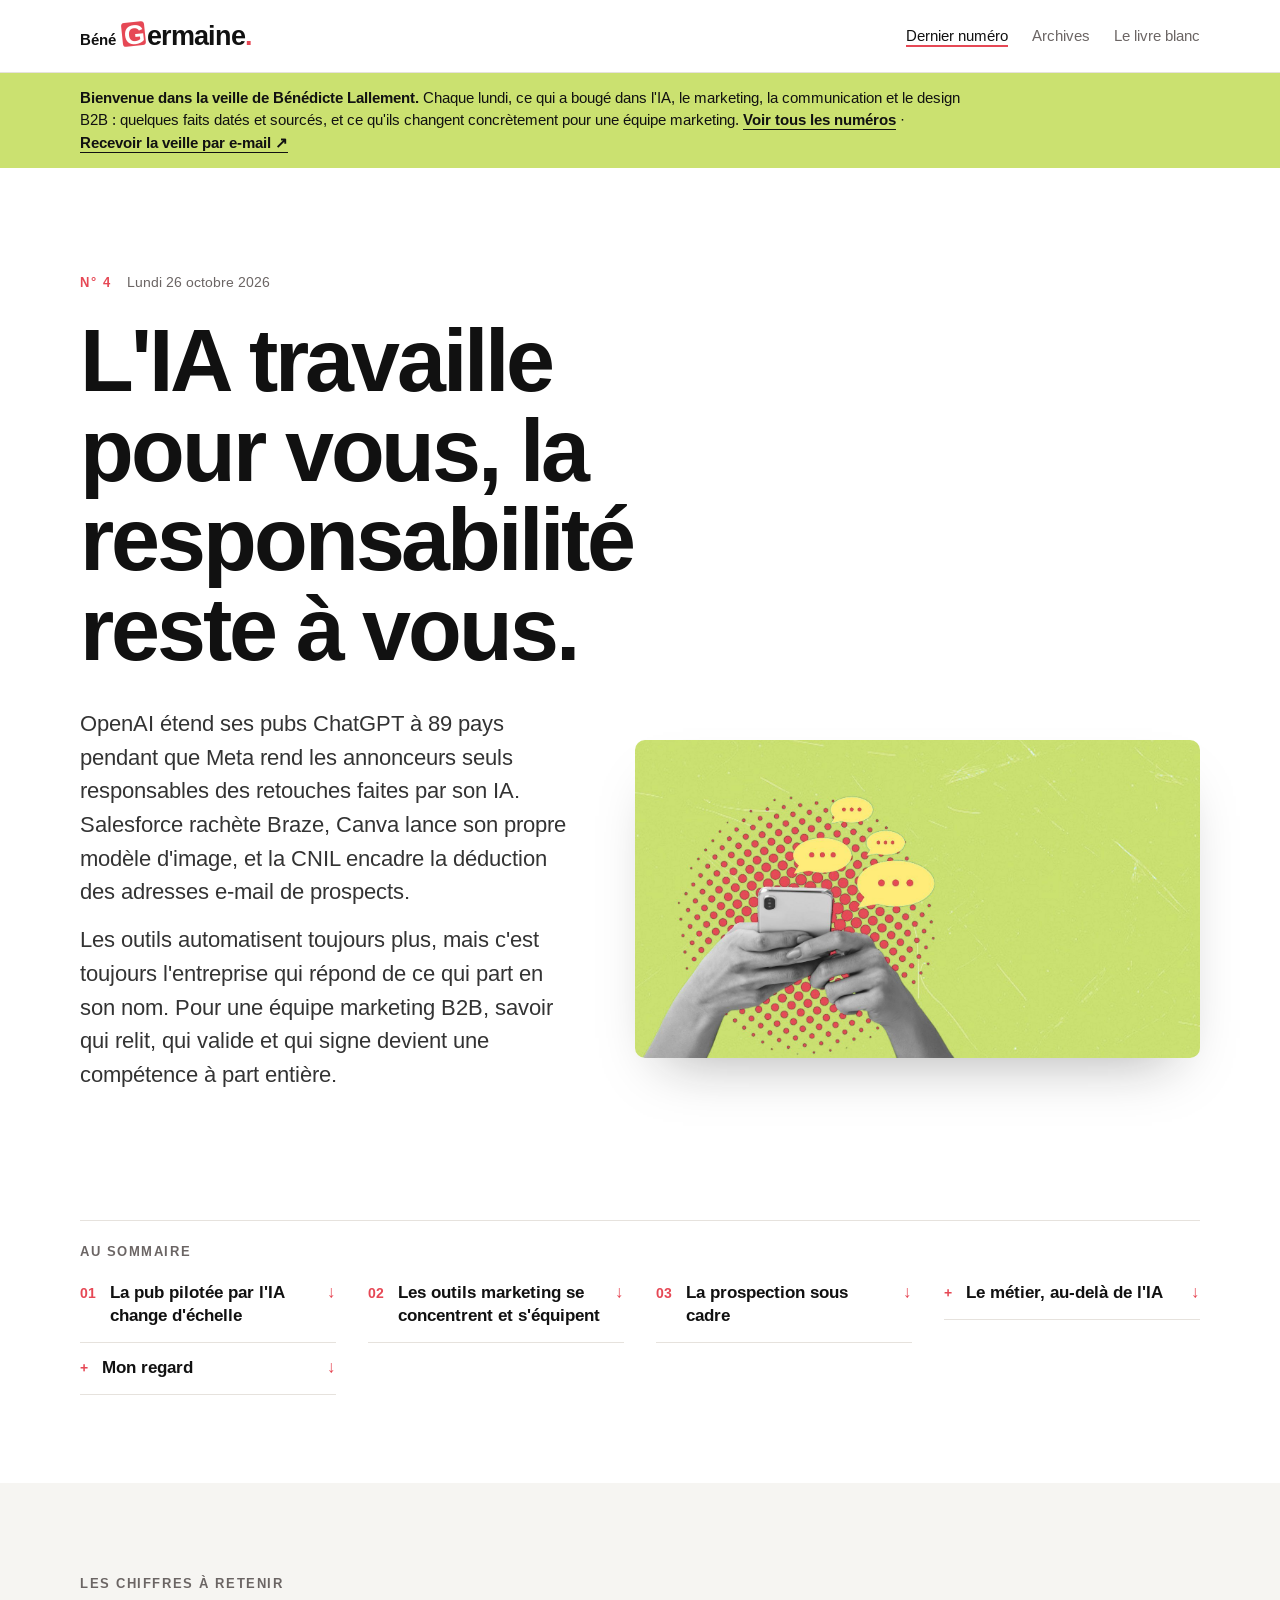
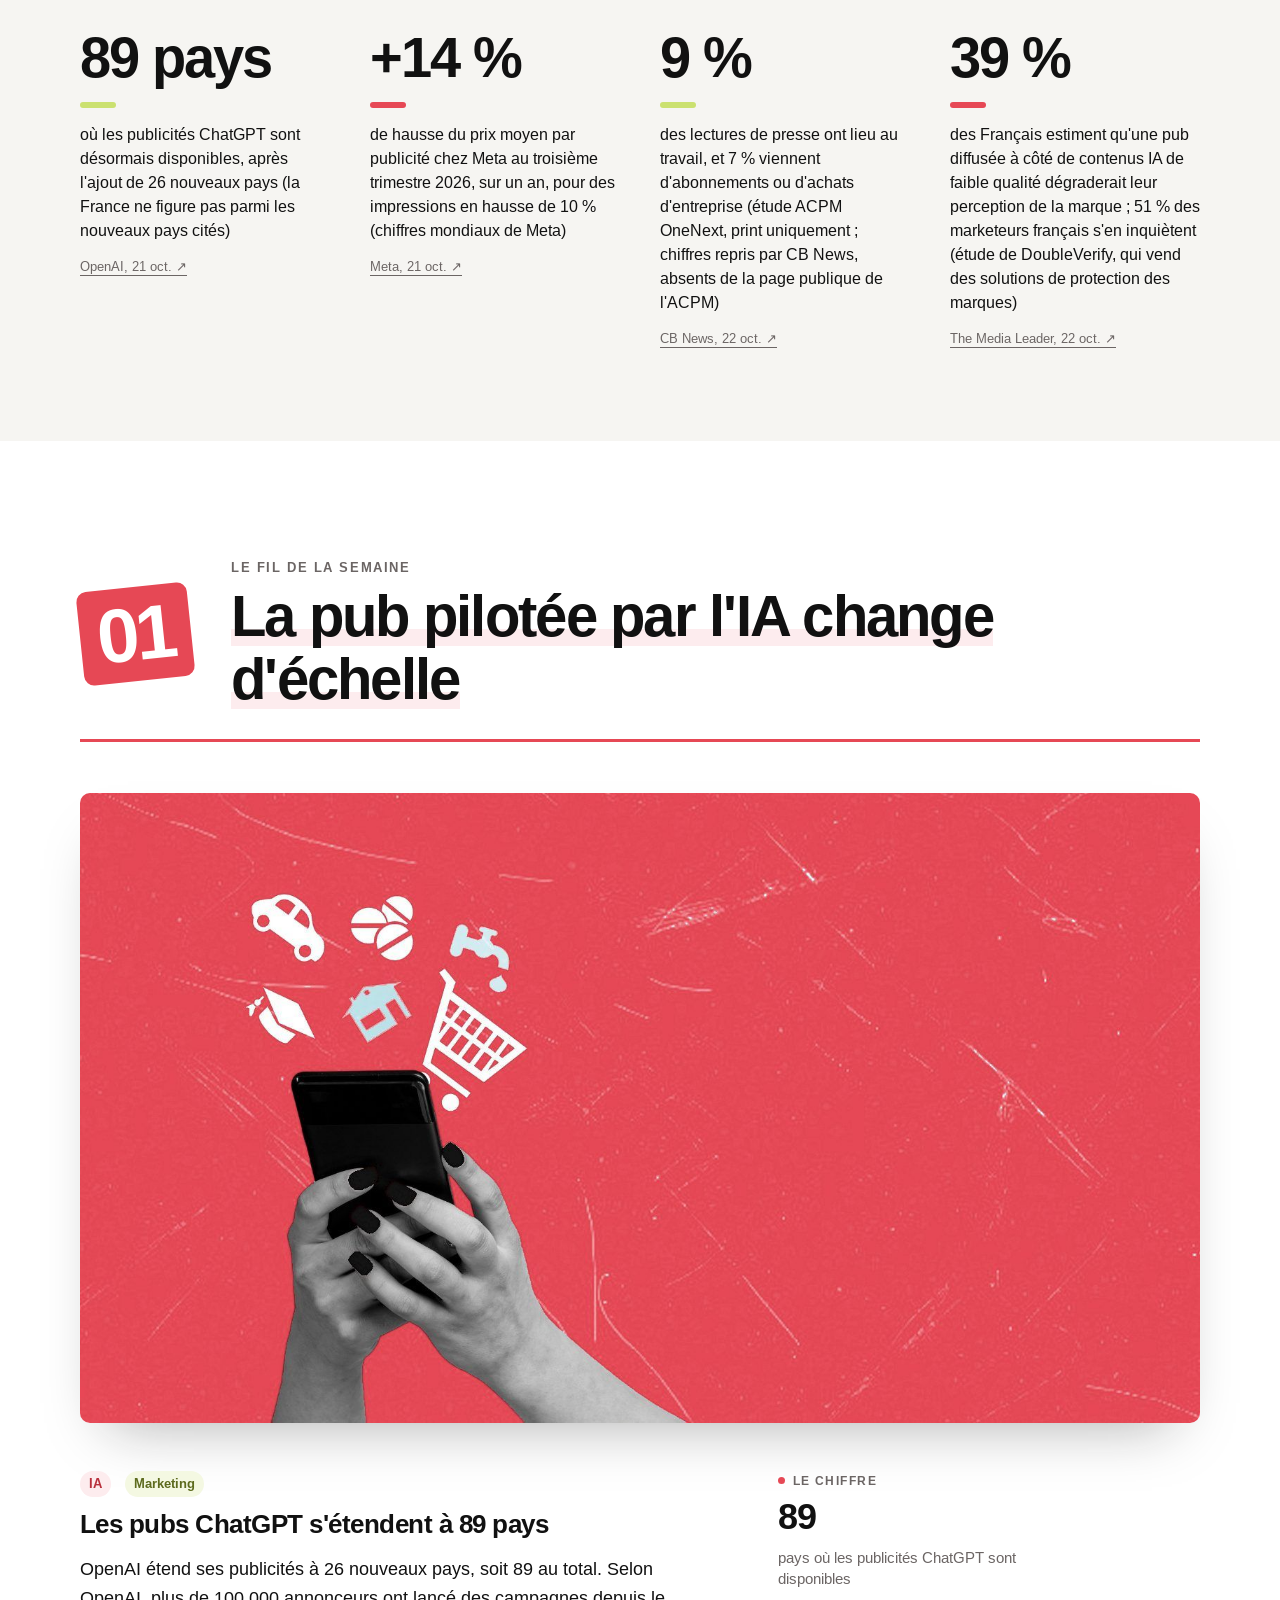
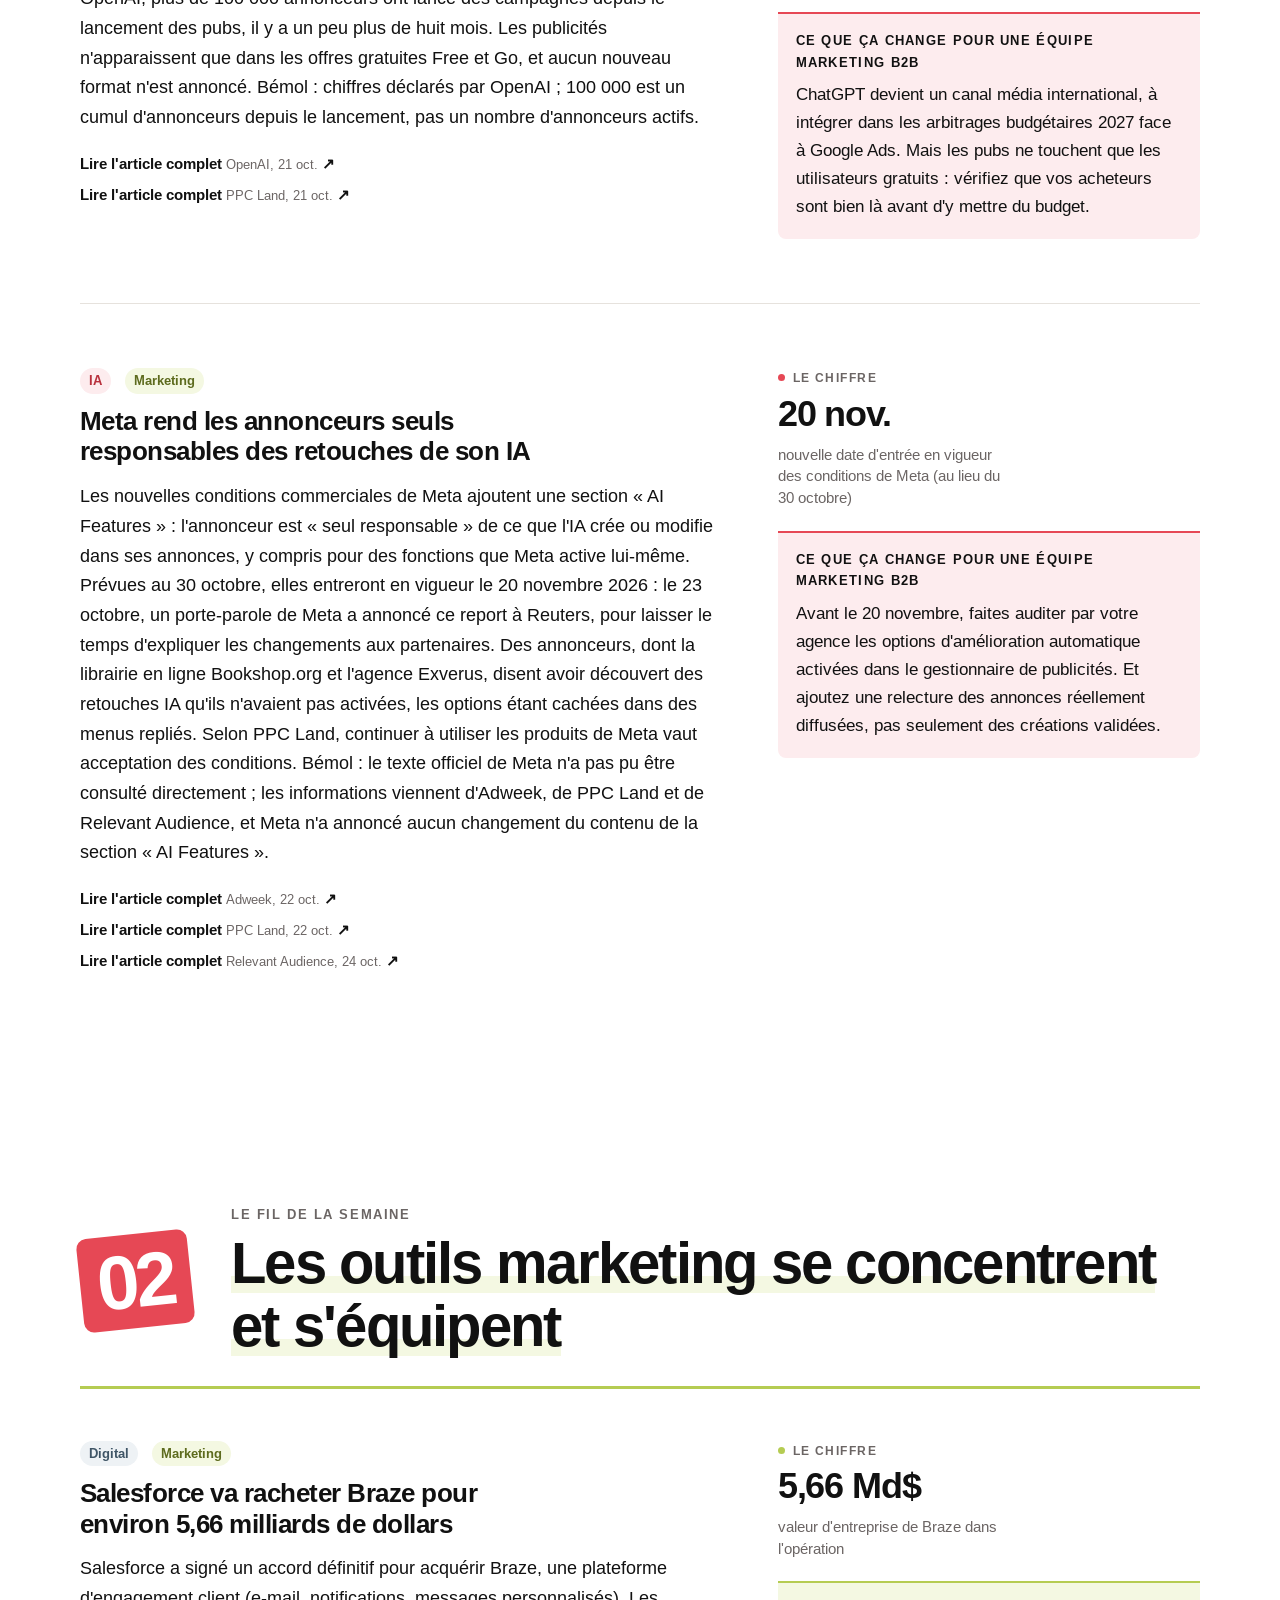
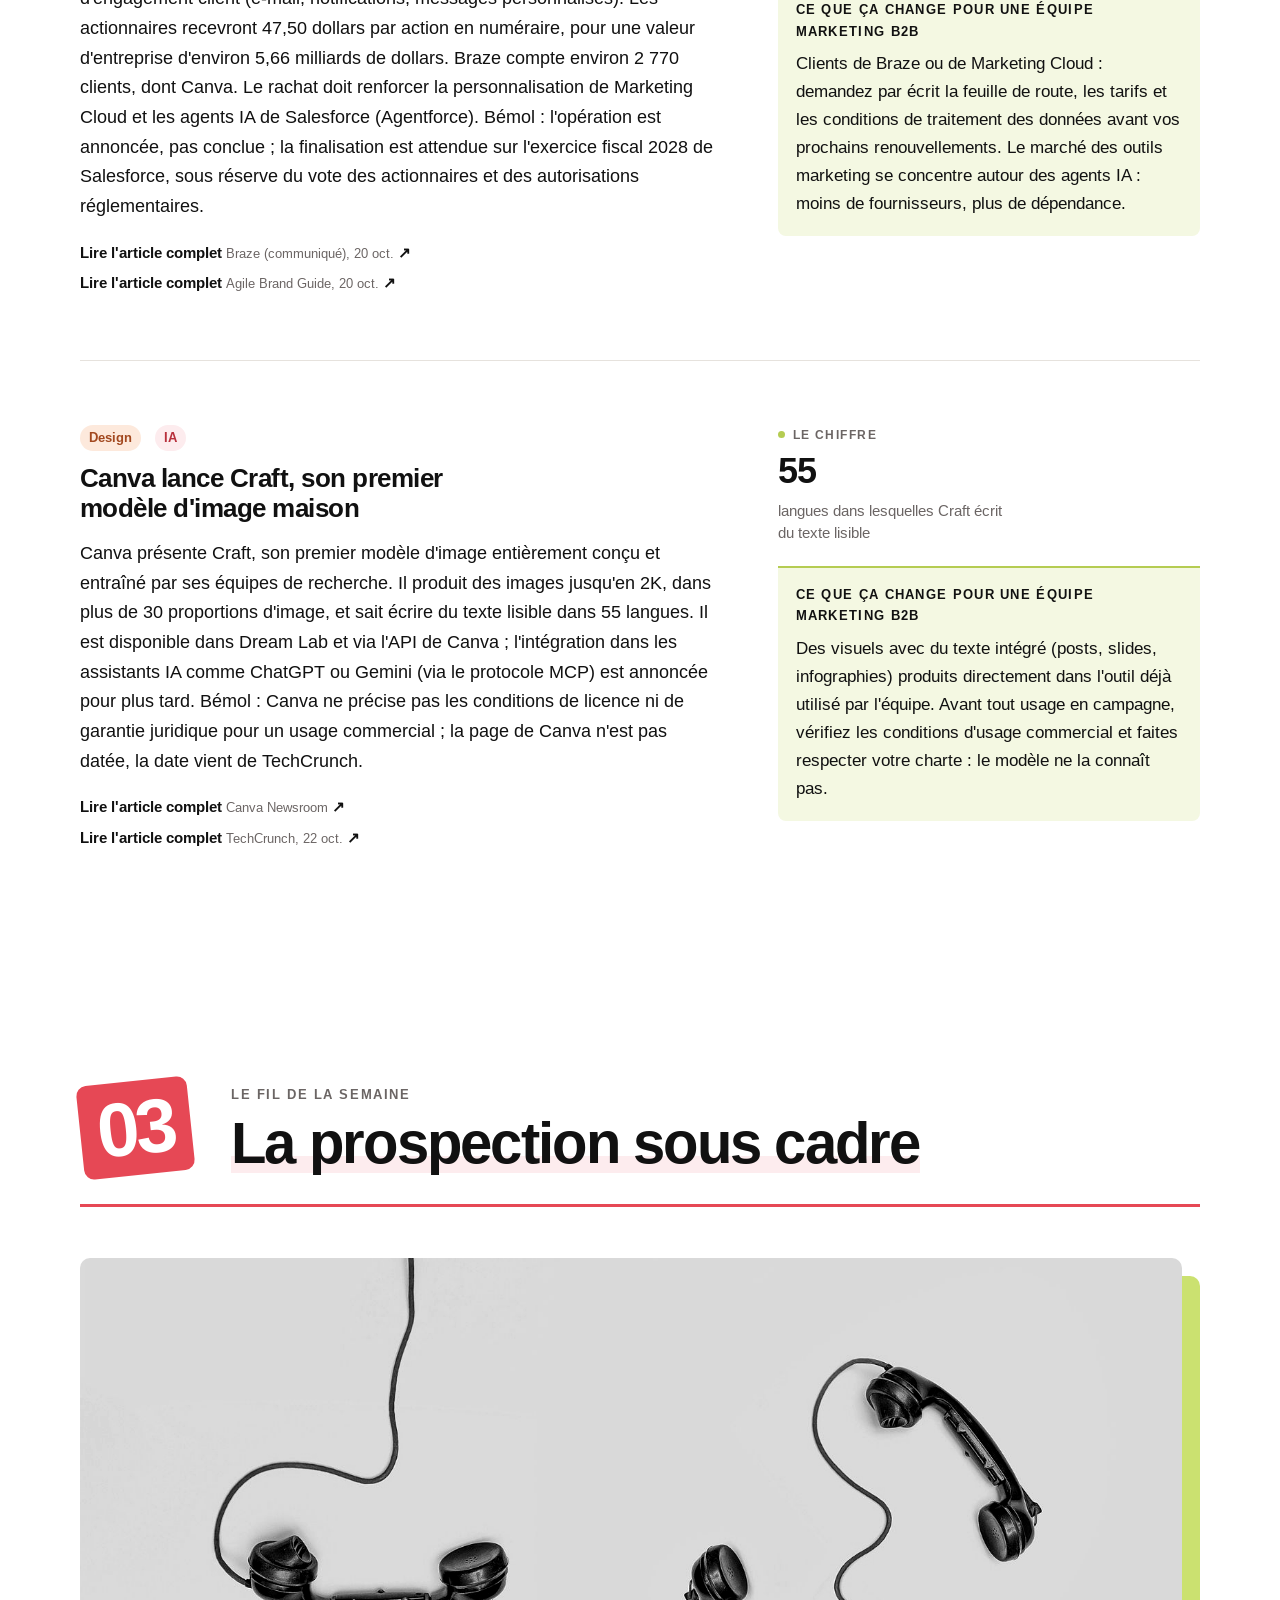
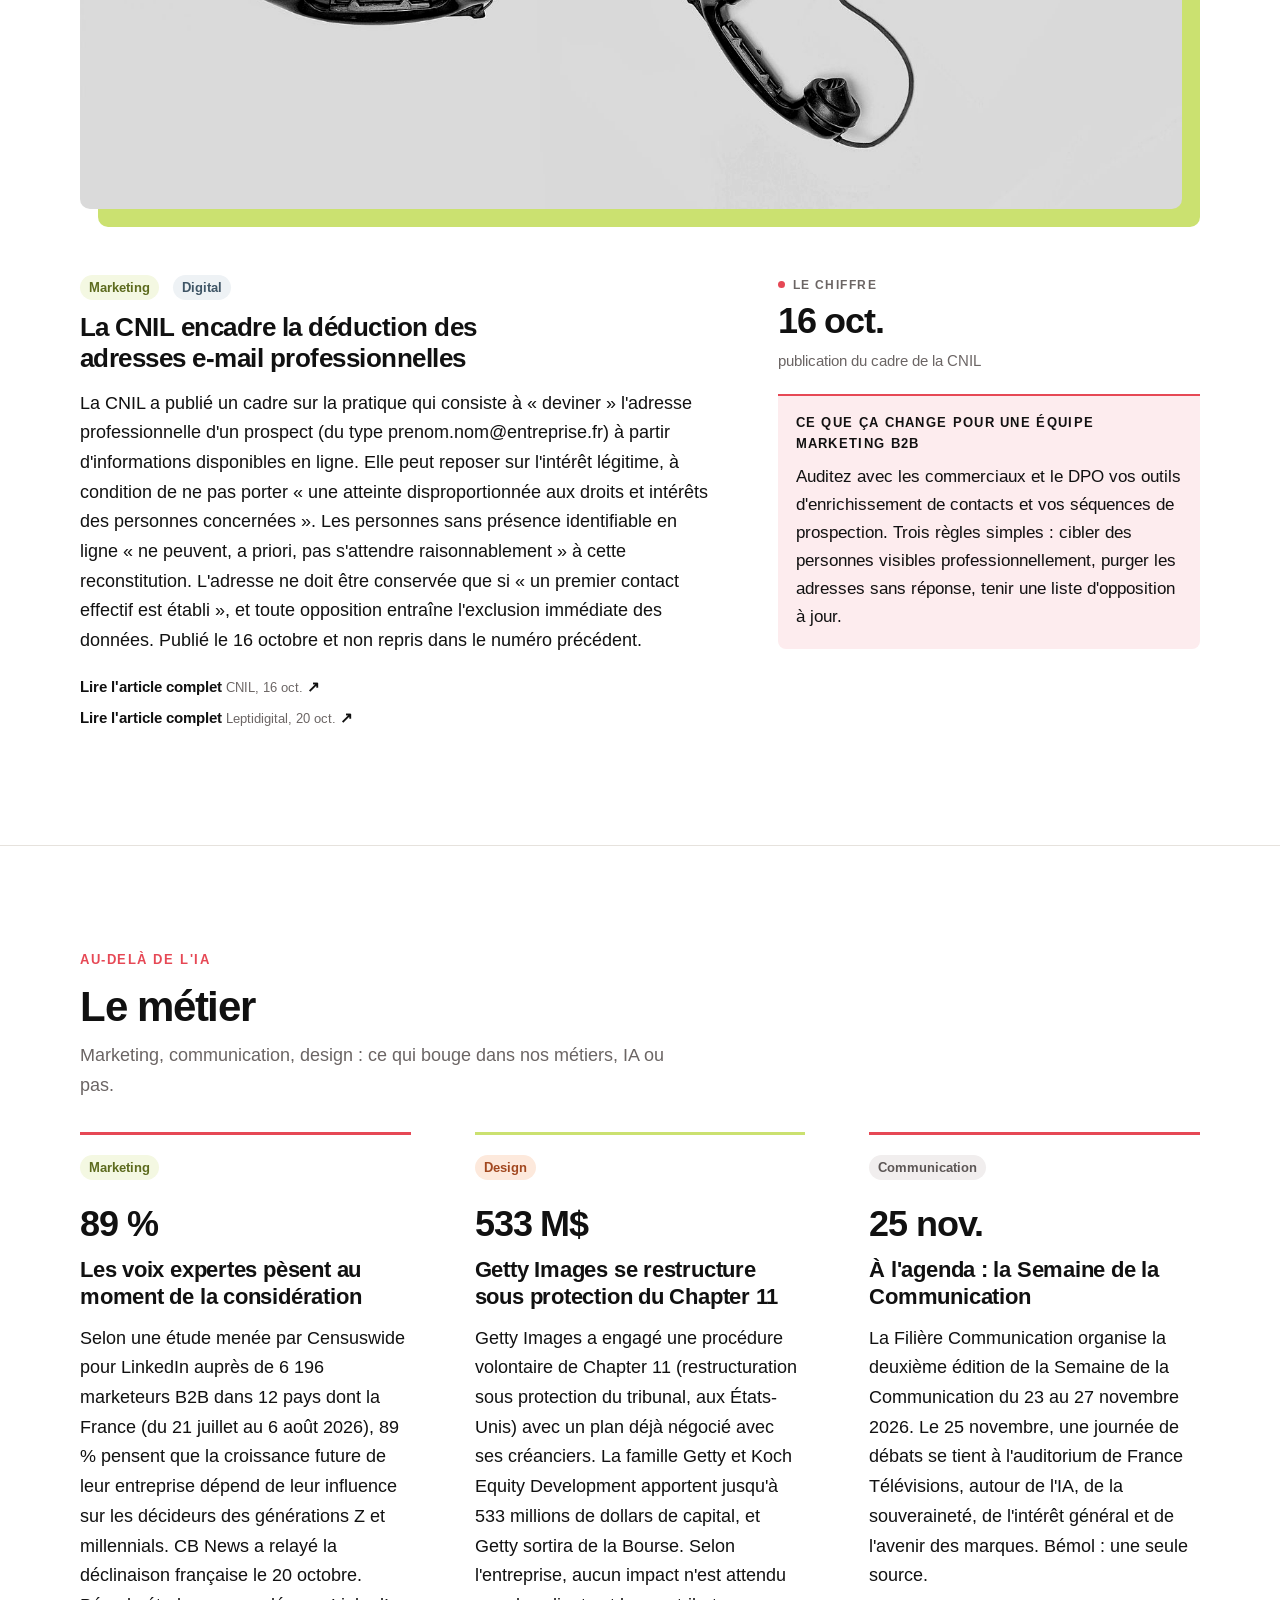
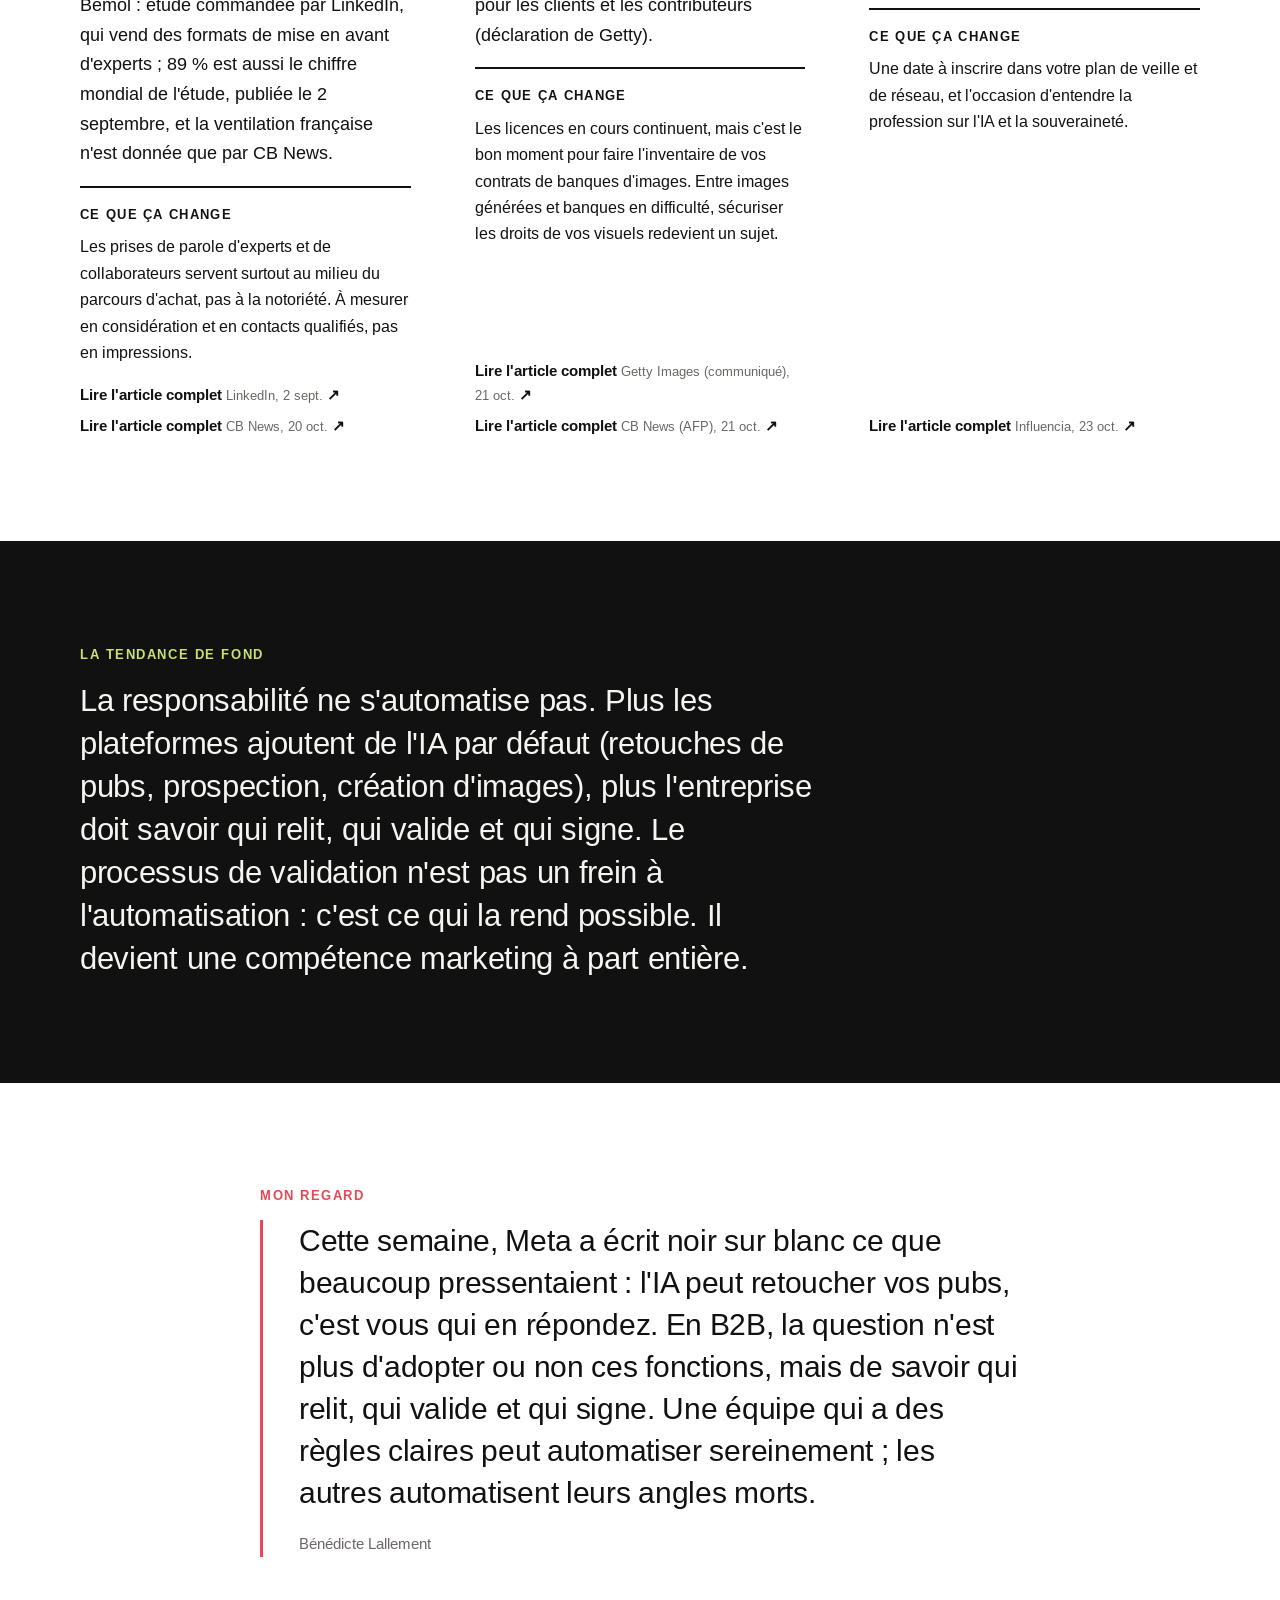
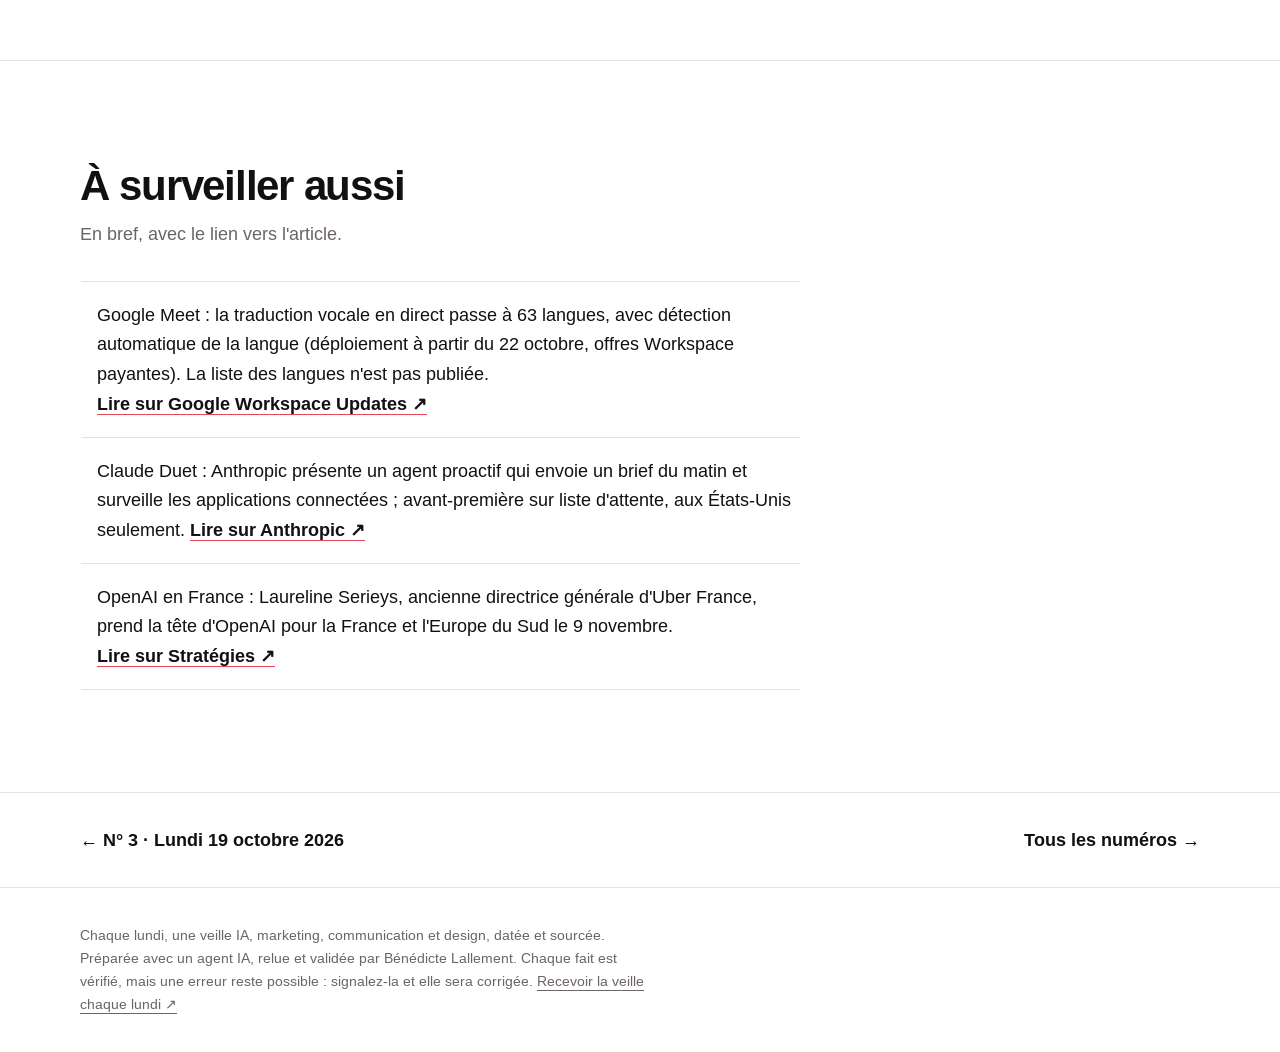
==== commit ca1d2891: "N° 4 : images d'ouverture et des parties 01 et 03 ; n° 2 : image de la partie 04 (banque Canva) Co-A" ====
--- a/index.html
+++ b/index.html
@@ -9,13 +9,13 @@
 <div class="une wrap"><div class="max">
   <div class="meta"><span class="num">N° 4</span><span>Lundi 26 octobre 2026</span></div>
   <h1>L&#x27;IA travaille pour vous, la responsabilité reste à vous.</h1>
-  <div class="une-grille"><div class="chapo"><p>OpenAI étend ses pubs ChatGPT à 89 pays pendant que Meta rend les annonceurs seuls responsables des retouches faites par son IA. Salesforce rachète Braze, Canva lance son propre modèle d&#x27;image, et la CNIL encadre la déduction des adresses e-mail de prospects.</p><p>Les outils automatisent toujours plus, mais c&#x27;est toujours l&#x27;entreprise qui répond de ce qui part en son nom. Pour une équipe marketing B2B, savoir qui relit, qui valide et qui signe devient une compétence à part entière.</p></div></div>
+  <div class="une-grille"><div class="chapo"><p>OpenAI étend ses pubs ChatGPT à 89 pays pendant que Meta rend les annonceurs seuls responsables des retouches faites par son IA. Salesforce rachète Braze, Canva lance son propre modèle d&#x27;image, et la CNIL encadre la déduction des adresses e-mail de prospects.</p><p>Les outils automatisent toujours plus, mais c&#x27;est toujours l&#x27;entreprise qui répond de ce qui part en son nom. Pour une équipe marketing B2B, savoir qui relit, qui valide et qui signe devient une compétence à part entière.</p></div><figure class="hero collage reveal"><img src="assets/img/004-une.jpg" alt="Collage : deux mains tiennent un smartphone d&#x27;où s&#x27;échappent des bulles de discussion, sur fond vert" loading="lazy"></figure></div>
 </div></div>
 <div class="wrap"><div class="max"><nav class="sommaire" aria-labelledby="t-som"><h2 id="t-som">Au sommaire</h2><ol><li><a href="#pub-ia"><b>01</b><span>La pub pilotée par l&#x27;IA change d&#x27;échelle</span><i aria-hidden="true">↓</i></a></li><li><a href="#outils"><b>02</b><span>Les outils marketing se concentrent et s&#x27;équipent</span><i aria-hidden="true">↓</i></a></li><li><a href="#prospection"><b>03</b><span>La prospection sous cadre</span><i aria-hidden="true">↓</i></a></li><li><a href="#metier"><b>+</b><span>Le métier, au-delà de l&#x27;IA</span><i aria-hidden="true">↓</i></a></li><li><a href="#regard"><b>+</b><span>Mon regard</span><i aria-hidden="true">↓</i></a></li></ol></nav></div></div>
 <section class="chiffres wrap" aria-labelledby="t-k" style="margin-top:clamp(48px,7vw,88px)"><div class="max"><h2 id="t-k">Les chiffres à retenir</h2><div class="kgrid"><div class="k"><strong>89 pays</strong><p>où les publicités ChatGPT sont désormais disponibles, après l&#x27;ajout de 26 nouveaux pays (la France ne figure pas parmi les nouveaux pays cités)</p><a href="https://openai.com/index/chatgpt-ads-expands-26-new-countries/" target="_blank" rel="noopener">OpenAI, 21 oct. ↗</a></div><div class="k"><strong>+14 %</strong><p>de hausse du prix moyen par publicité chez Meta au troisième trimestre 2026, sur un an, pour des impressions en hausse de 10 % (chiffres mondiaux de Meta)</p><a href="https://s21.q4cdn.com/399680738/files/doc_news/Meta-Reports-Third-Quarter-2026-Results-2026.pdf" target="_blank" rel="noopener">Meta, 21 oct. ↗</a></div><div class="k"><strong>9 %</strong><p>des lectures de presse ont lieu au travail, et 7 % viennent d&#x27;abonnements ou d&#x27;achats d&#x27;entreprise (étude ACPM OneNext, print uniquement ; chiffres repris par CB News, absents de la page publique de l&#x27;ACPM)</p><a href="https://www.cbnews.fr/etudes/onenext-s2-2026-trio-tete-lnm-compose-pqr66-parisien-aujourd-hui-france-monde" target="_blank" rel="noopener">CB News, 22 oct. ↗</a></div><div class="k"><strong>39 %</strong><p>des Français estiment qu&#x27;une pub diffusée à côté de contenus IA de faible qualité dégraderait leur perception de la marque ; 51 % des marketeurs français s&#x27;en inquiètent (étude de DoubleVerify, qui vend des solutions de protection des marques)</p><a href="https://fr.themedialeader.com/39-des-francais-penalisent-les-marques-exposees-a-lai-slop/" target="_blank" rel="noopener">The Media Leader, 22 oct. ↗</a></div></div></div></section>
 <section class="etape wrap ton-rouge" id="pub-ia" aria-labelledby="h-pub-ia"><div class="max">
   <div class="etape-tete"><span class="rang gsq" aria-hidden="true">01</span><div><p class="kicker">Le fil de la semaine</p><h2 id="h-pub-ia">La pub pilotée par l&#x27;IA change d&#x27;échelle</h2></div></div>
-  <article class="fait">
+  <figure class="photo collage reveal"><img src="assets/img/004-pub-ia.jpg" alt="Collage : deux mains tiennent un smartphone d&#x27;où sortent des icônes d&#x27;achat (caddie, maison, voiture), sur fond rouge" loading="lazy"></figure><article class="fait">
   <div><div class="tags"><span class="tag t-ia">IA</span><span class="tag t-marketing">Marketing</span></div>
     <h3>Les pubs ChatGPT s&#x27;étendent à 89 pays</h3><p>OpenAI étend ses publicités à 26 nouveaux pays, soit 89 au total. Selon OpenAI, plus de 100 000 annonceurs ont lancé des campagnes depuis le lancement des pubs, il y a un peu plus de huit mois. Les publicités n&#x27;apparaissent que dans les offres gratuites Free et Go, et aucun nouveau format n&#x27;est annoncé. Bémol : chiffres déclarés par OpenAI ; 100 000 est un cumul d&#x27;annonceurs depuis le lancement, pas un nombre d&#x27;annonceurs actifs.</p><div class="out"><a href="https://openai.com/index/chatgpt-ads-expands-26-new-countries/" target="_blank" rel="noopener">Lire l&#x27;article complet <small>OpenAI, 21 oct.</small> <span aria-hidden="true">↗</span></a><a href="https://ppc.land/advertisers-in-26-more-countries-gain-chatgpt-ads-bringing-the-total-to-89/" target="_blank" rel="noopener">Lire l&#x27;article complet <small>PPC Land, 21 oct.</small> <span aria-hidden="true">↗</span></a></div></div>
   <div><div class="fig"><small>Le chiffre</small><strong>89</strong><span>pays où les publicités ChatGPT sont disponibles</span></div>
@@ -41,7 +41,7 @@
 </article></div>
 </section><section class="etape wrap ton-rouge" id="prospection" aria-labelledby="h-prospection"><div class="max">
   <div class="etape-tete"><span class="rang gsq" aria-hidden="true">03</span><div><p class="kicker">Le fil de la semaine</p><h2 id="h-prospection">La prospection sous cadre</h2></div></div>
-  <article class="fait">
+  <figure class="photo nb acc-vert reveal"><img src="assets/img/004-prospection.jpg" alt="Deux combinés de téléphone anciens reliés par leur fil, sur fond gris clair" loading="lazy"></figure><article class="fait">
   <div><div class="tags"><span class="tag t-marketing">Marketing</span><span class="tag t-digital">Digital</span></div>
     <h3>La CNIL encadre la déduction des adresses e-mail professionnelles</h3><p>La CNIL a publié un cadre sur la pratique qui consiste à « deviner » l&#x27;adresse professionnelle d&#x27;un prospect (du type prenom.nom@entreprise.fr) à partir d&#x27;informations disponibles en ligne. Elle peut reposer sur l&#x27;intérêt légitime, à condition de ne pas porter « une atteinte disproportionnée aux droits et intérêts des personnes concernées ». Les personnes sans présence identifiable en ligne « ne peuvent, a priori, pas s&#x27;attendre raisonnablement » à cette reconstitution. L&#x27;adresse ne doit être conservée que si « un premier contact effectif est établi », et toute opposition entraîne l&#x27;exclusion immédiate des données. Publié le 16 octobre et non repris dans le numéro précédent.</p><div class="out"><a href="https://www.cnil.fr/fr/reconstitution-adresses-professionnelles-quel-cadre" target="_blank" rel="noopener">Lire l&#x27;article complet <small>CNIL, 16 oct.</small> <span aria-hidden="true">↗</span></a><a href="https://www.leptidigital.fr/growth-hacking/appels-a-froid-e-mails-pro-devines-cnil-encadre-deux-pratiques-courantes-prospection-commerciale-92263/" target="_blank" rel="noopener">Lire l&#x27;article complet <small>Leptidigital, 20 oct.</small> <span aria-hidden="true">↗</span></a></div></div>
   <div><div class="fig"><small>Le chiffre</small><strong>16 oct.</strong><span>publication du cadre de la CNIL</span></div>
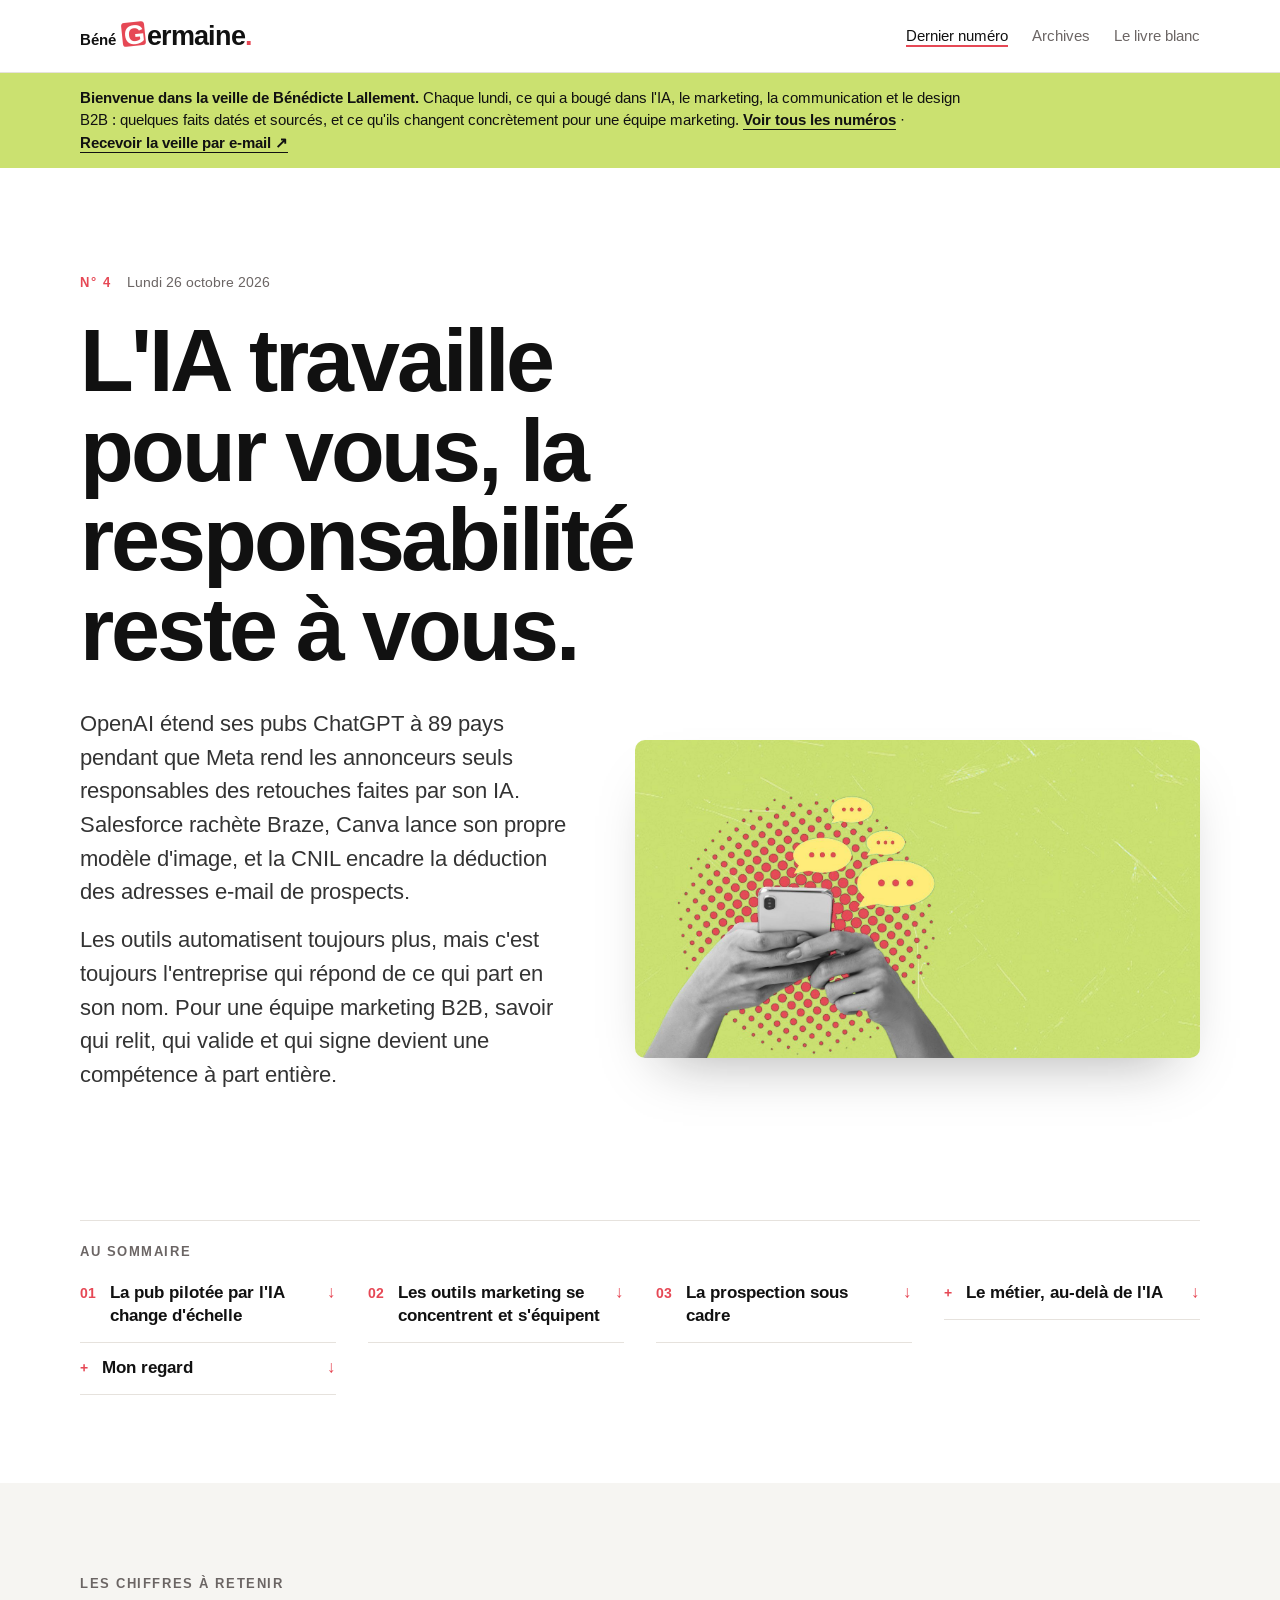
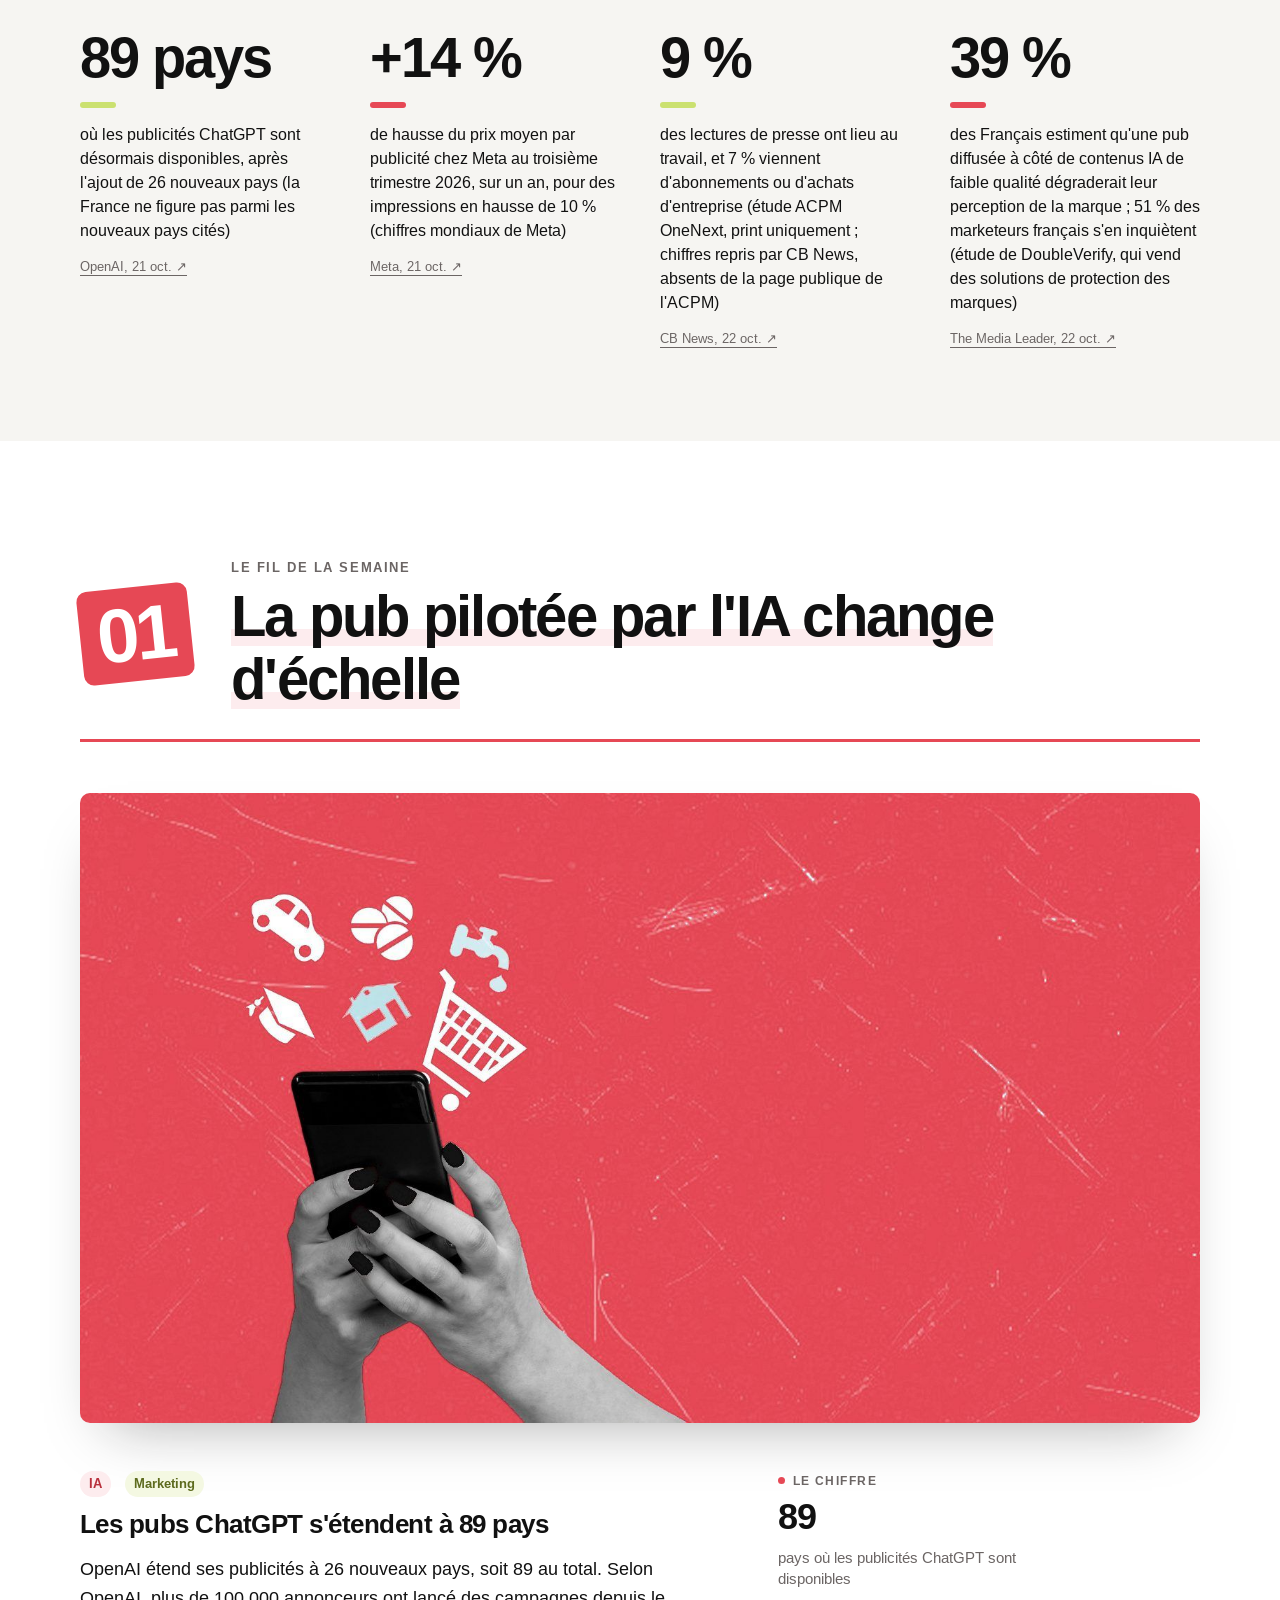
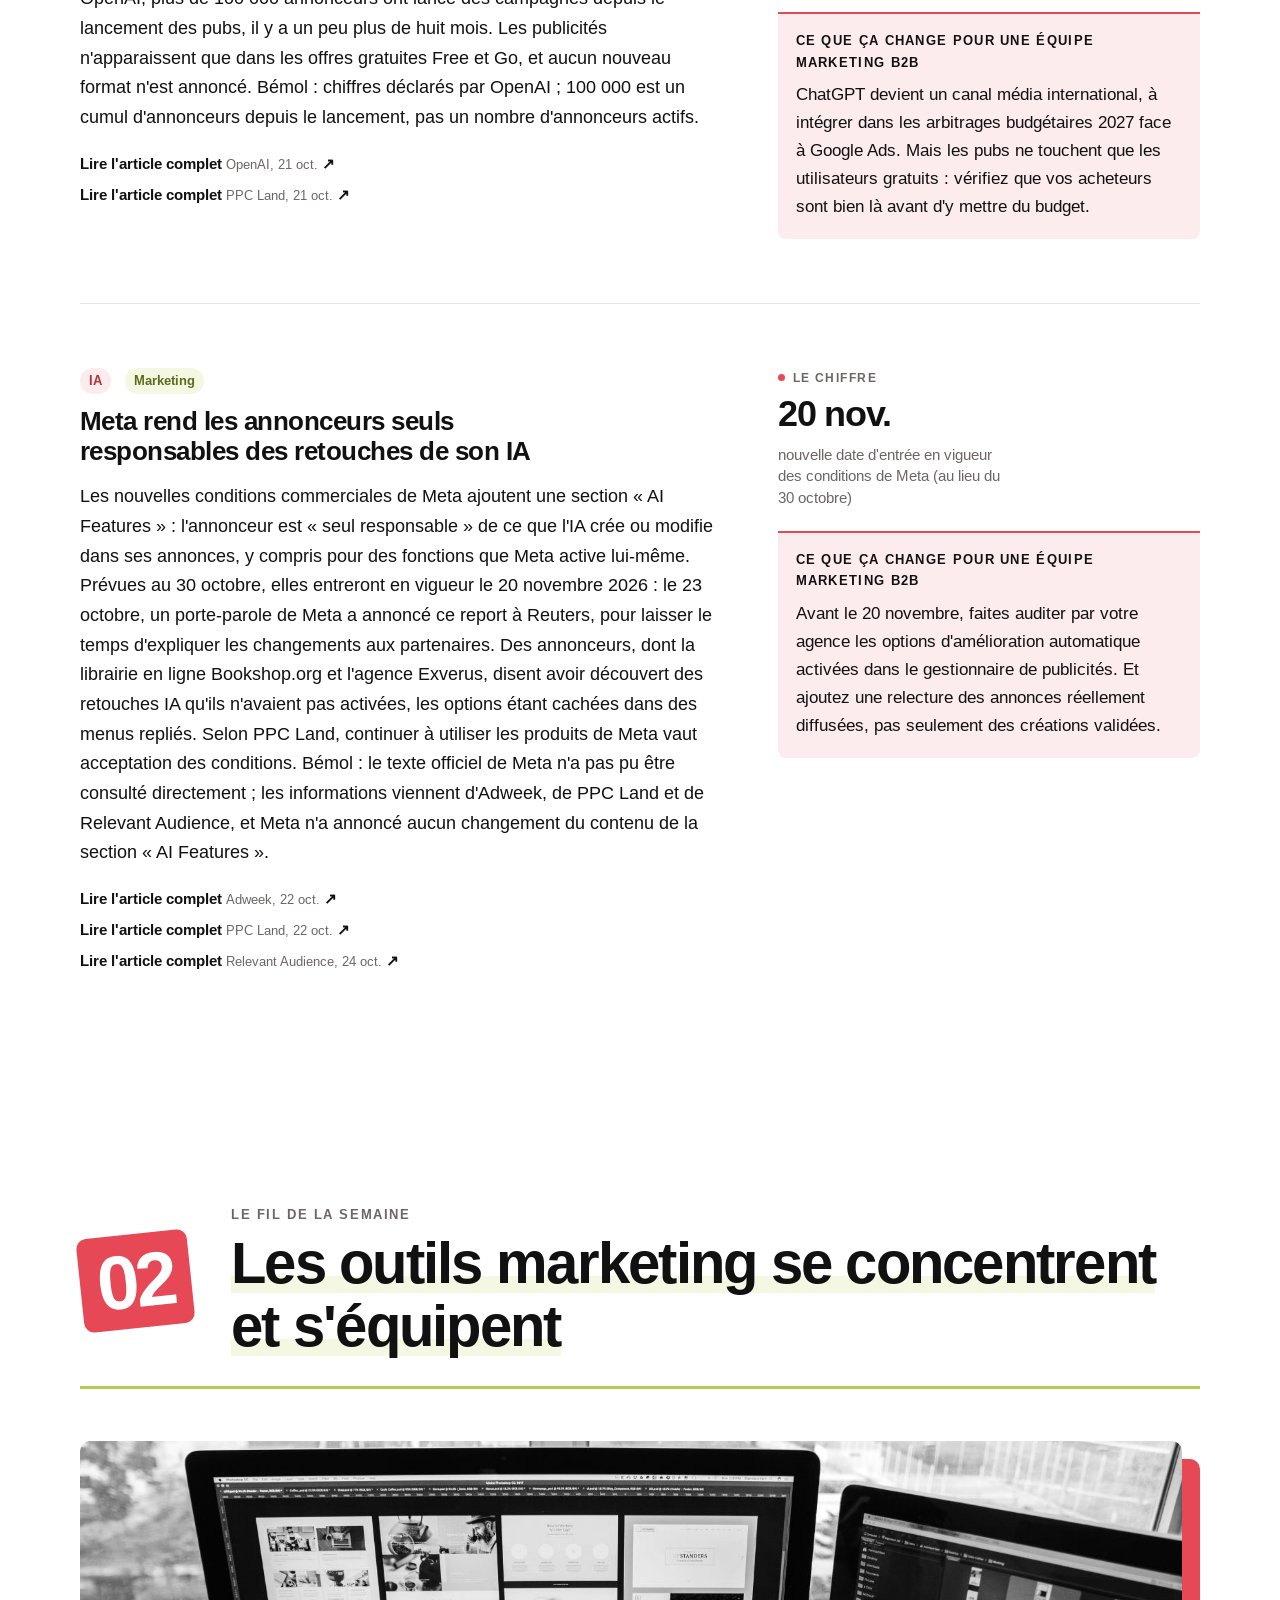
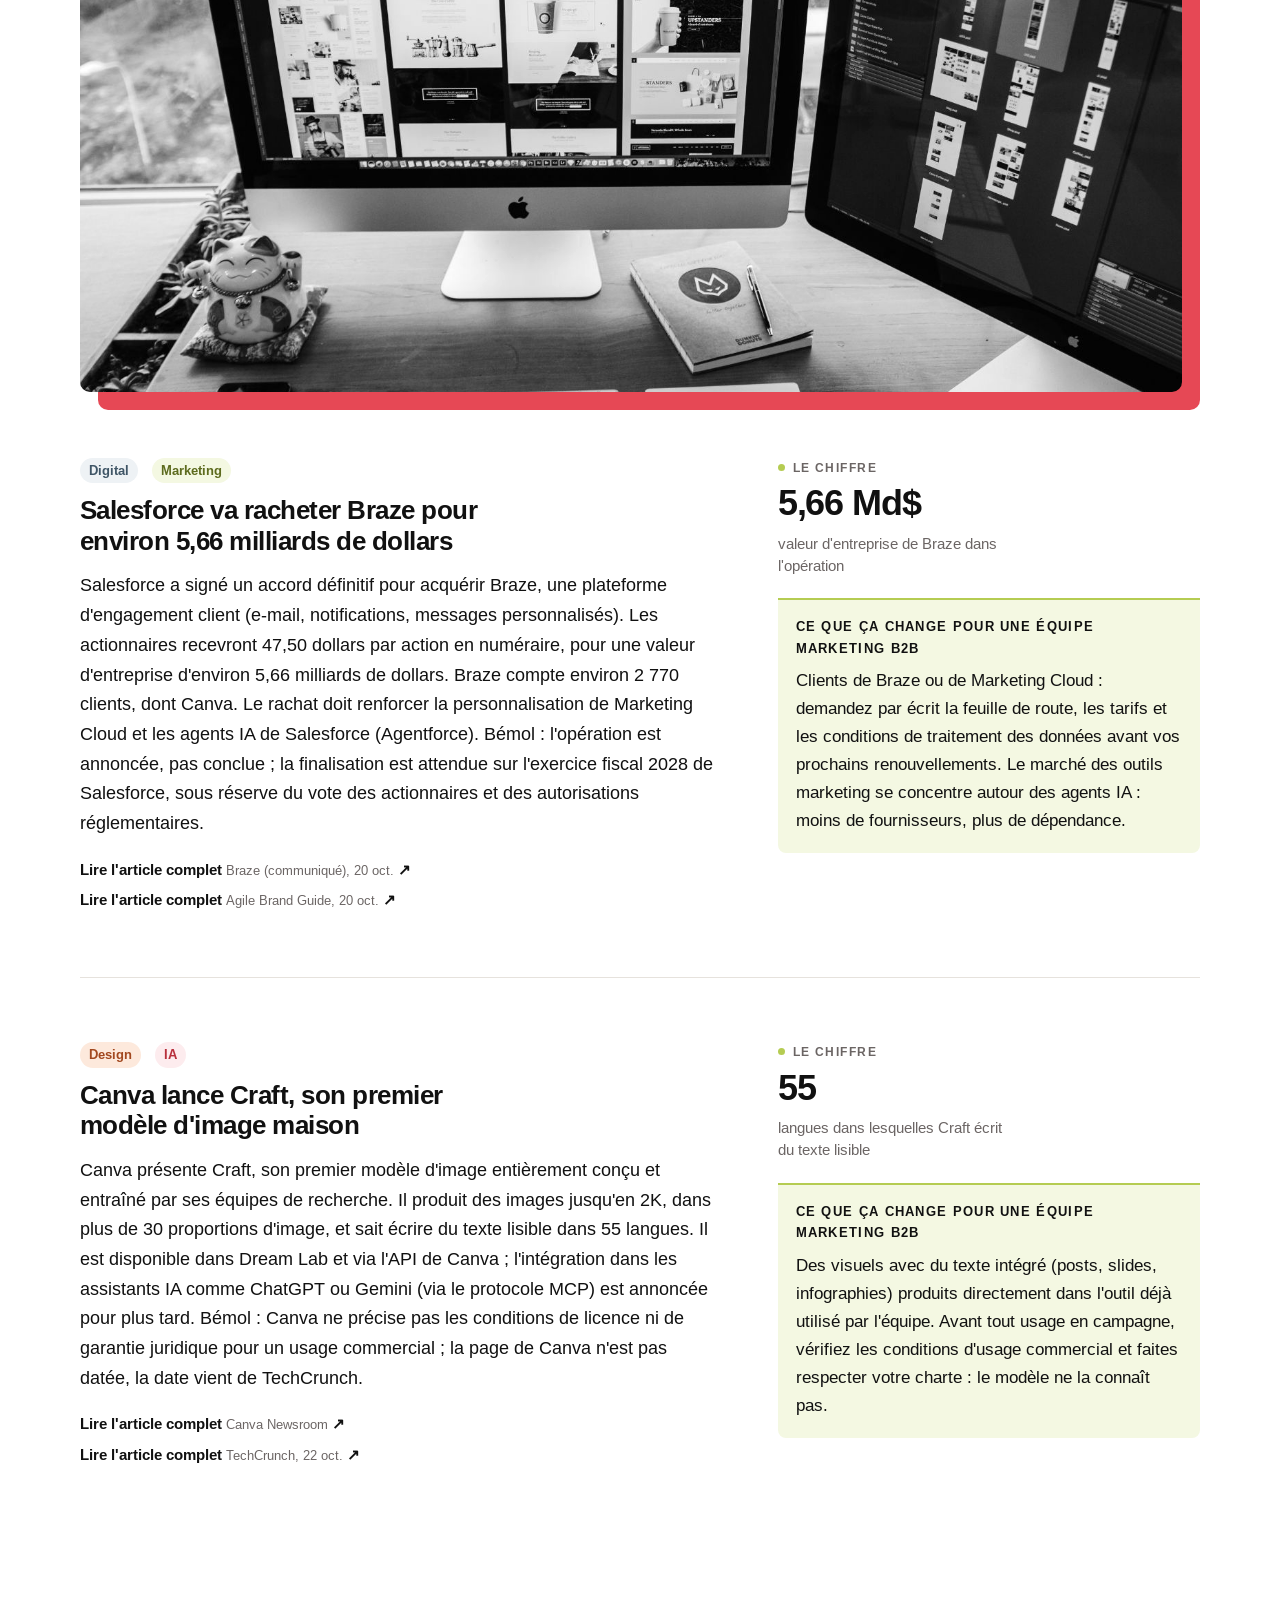
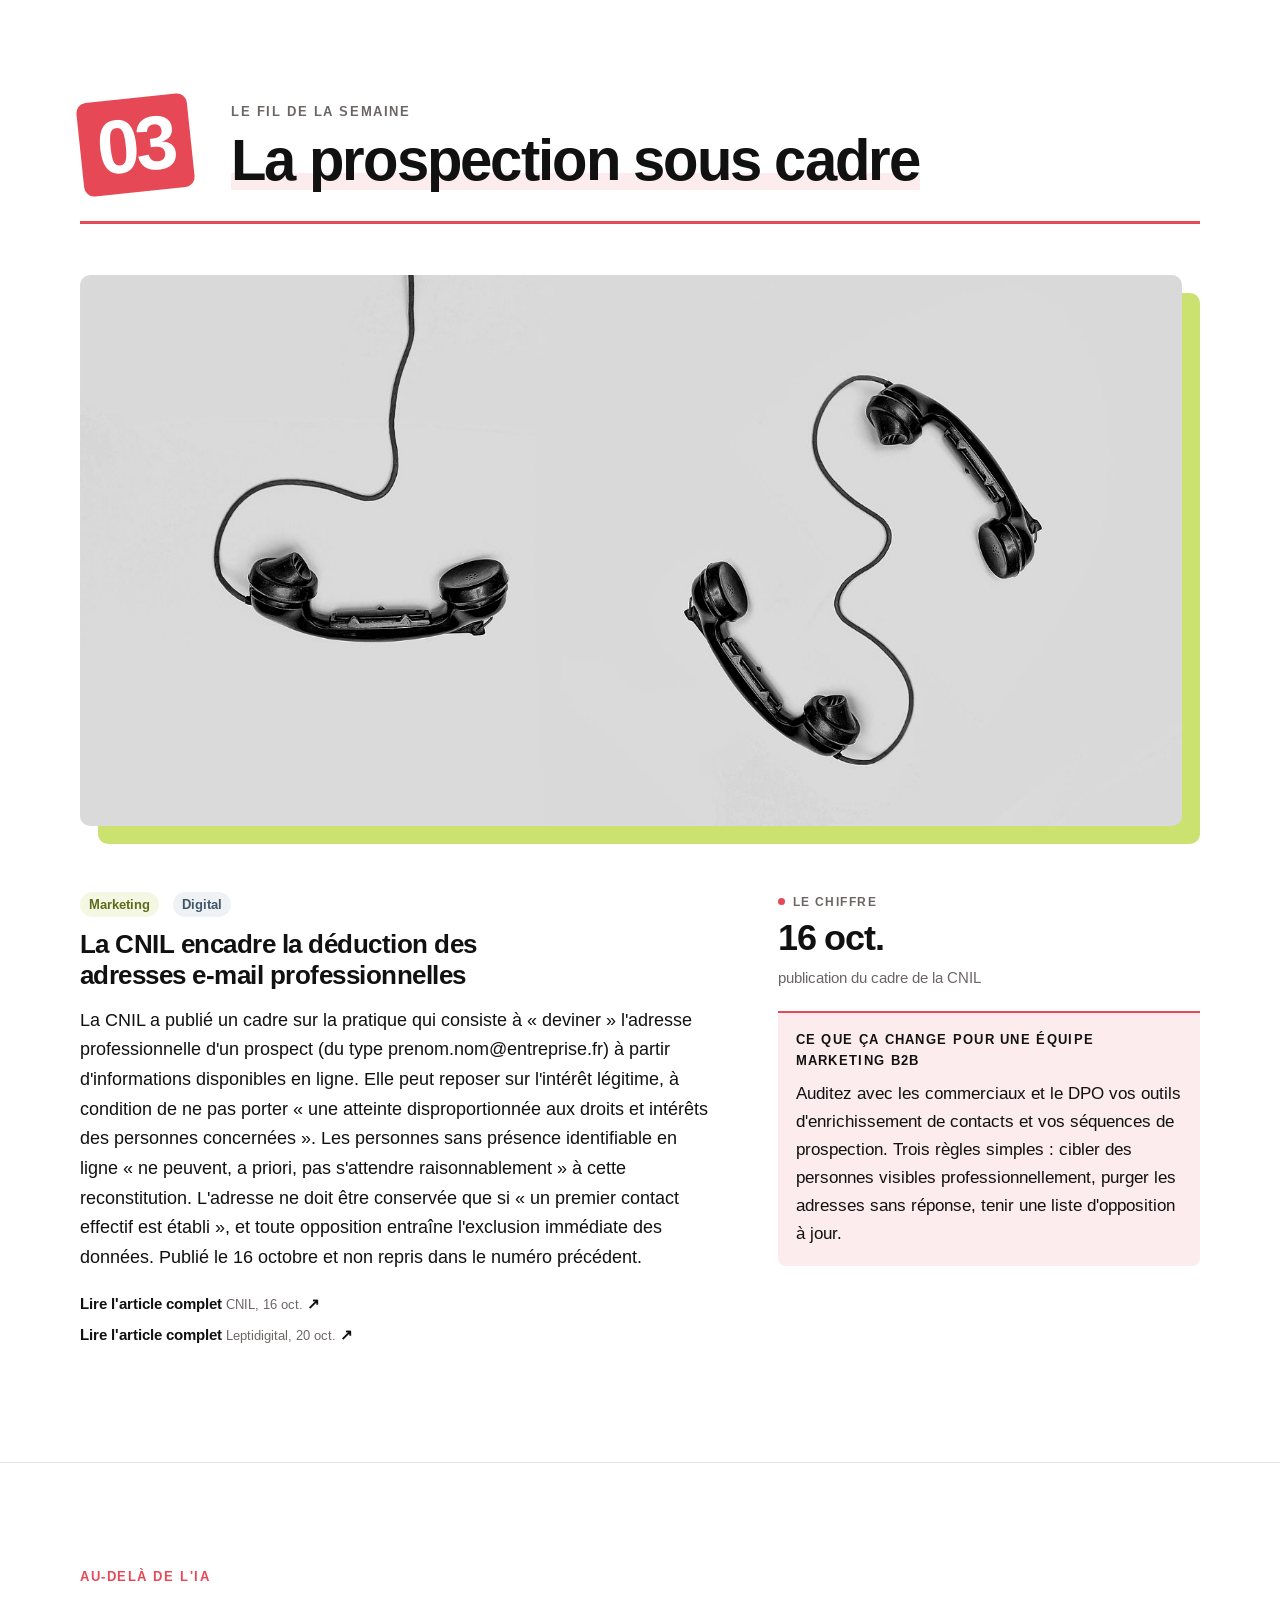
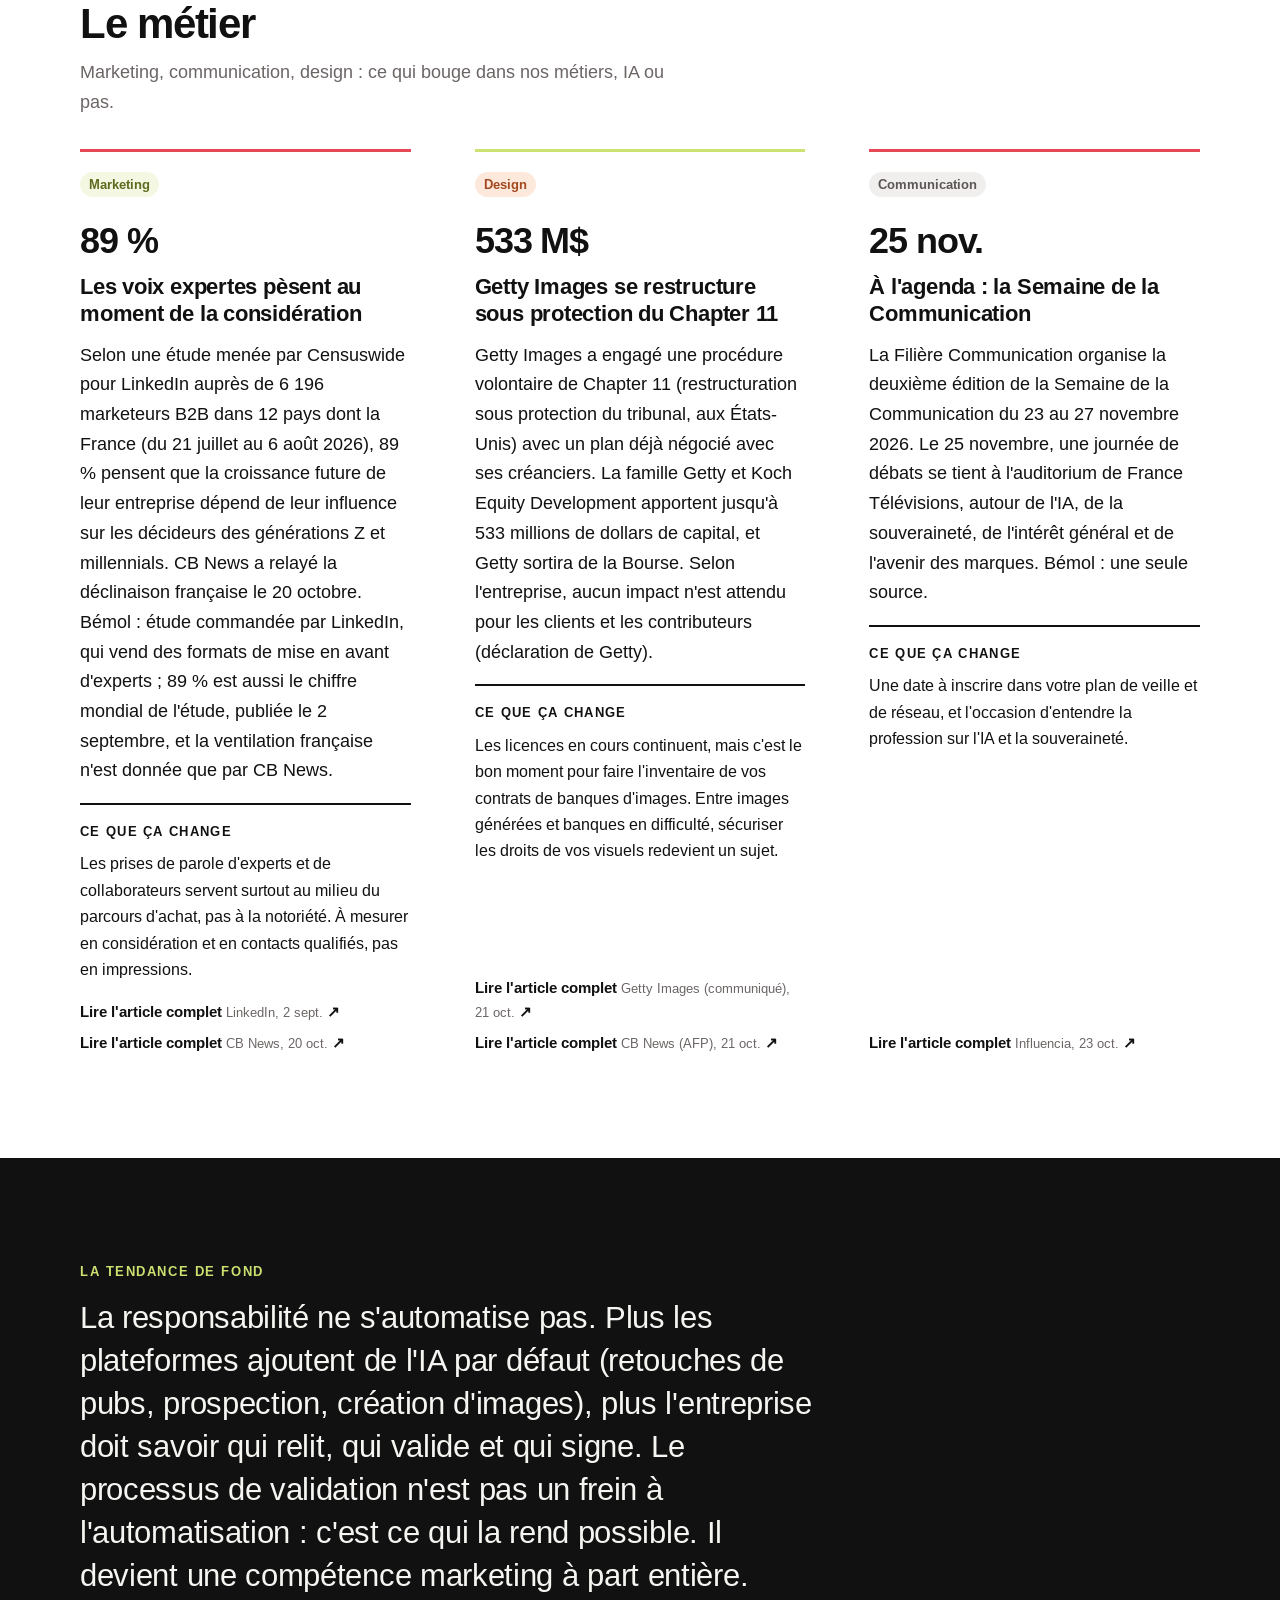
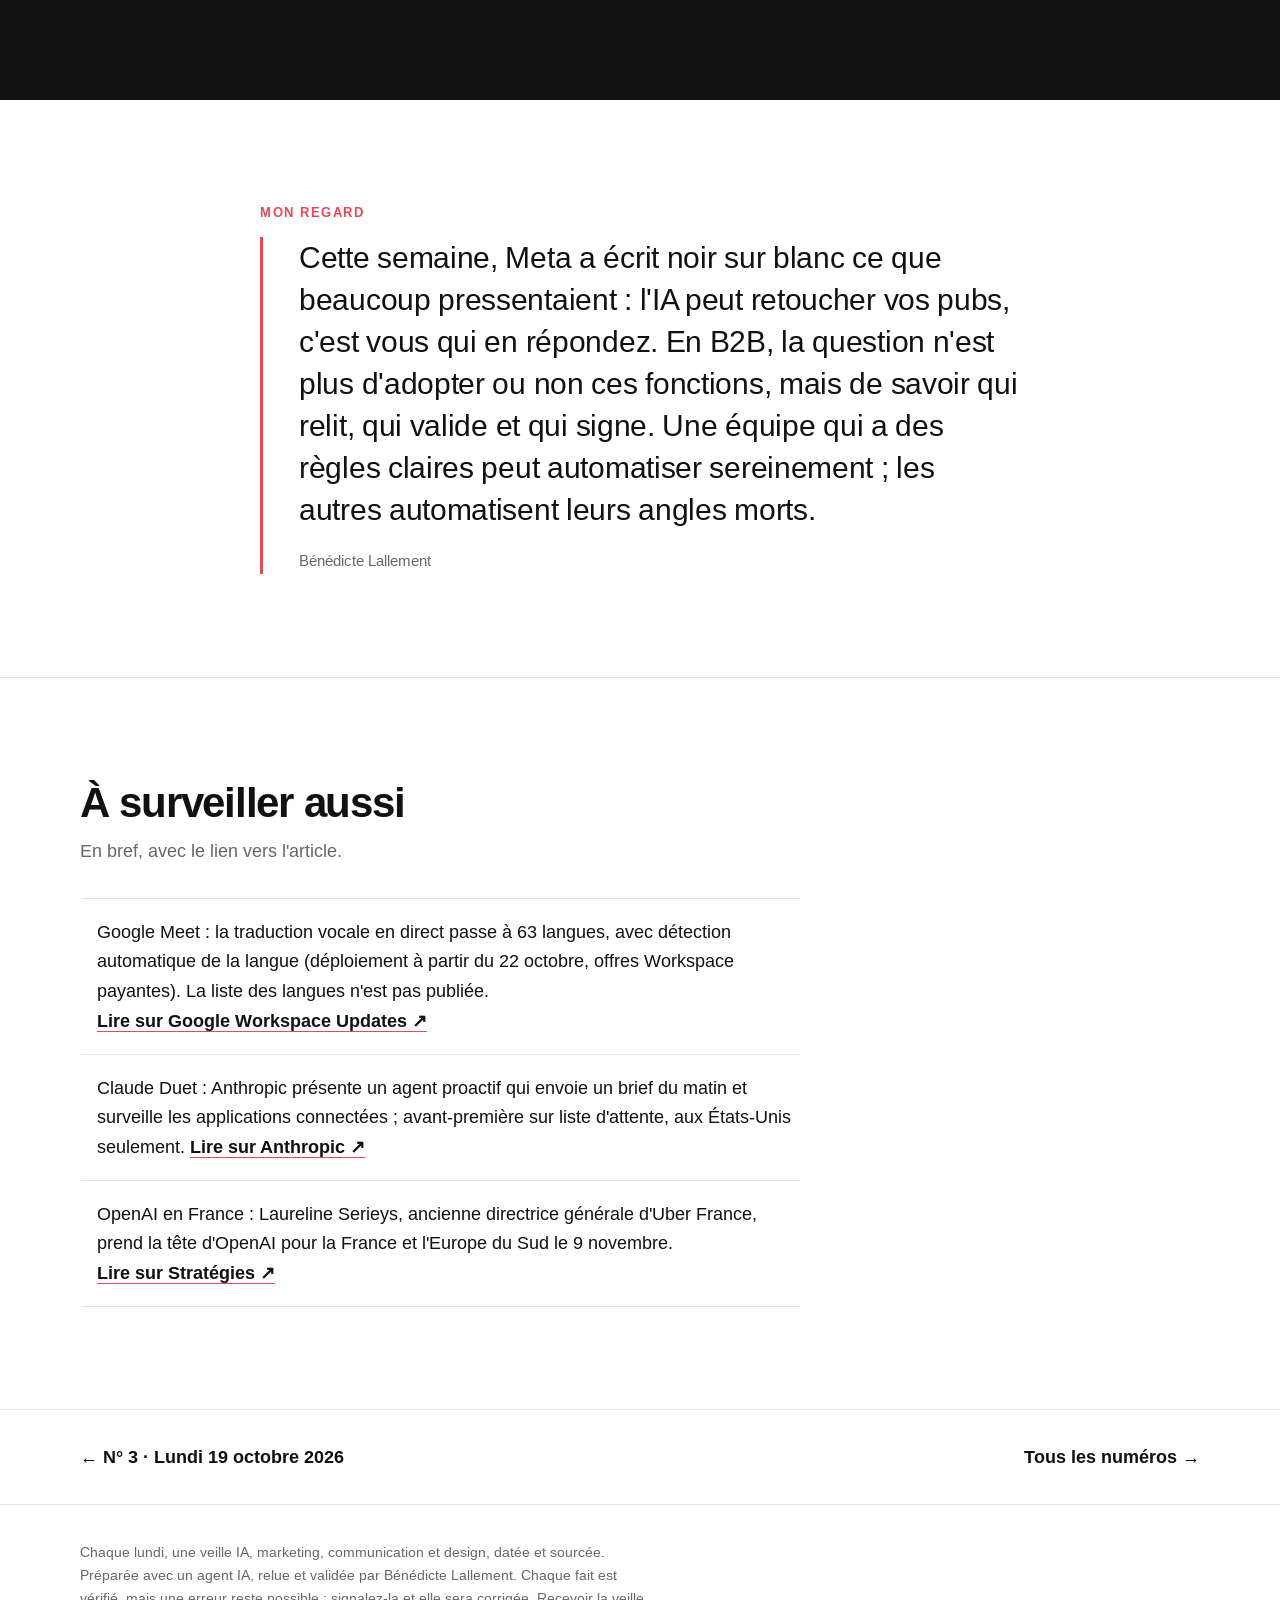
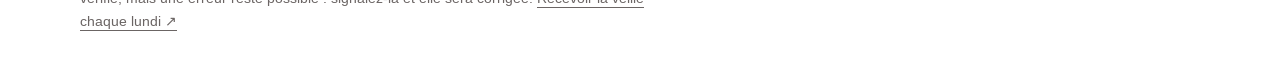
==== commit 9a0ed69d: "N° 4 : image de la partie 02 (outils marketing) Co-Authored-By: Claude Opus 5.5 <noreply@anthropic.c" ====
--- a/index.html
+++ b/index.html
@@ -28,7 +28,7 @@
 </article></div>
 </section><section class="etape wrap ton-vert" id="outils" aria-labelledby="h-outils"><div class="max">
   <div class="etape-tete"><span class="rang gsq" aria-hidden="true">02</span><div><p class="kicker">Le fil de la semaine</p><h2 id="h-outils">Les outils marketing se concentrent et s&#x27;équipent</h2></div></div>
-  <article class="fait">
+  <figure class="photo nb reveal"><img src="assets/img/004-outils.jpg" alt="Deux écrans sur un bureau affichent des maquettes de sites et de mises en page" loading="lazy"></figure><article class="fait">
   <div><div class="tags"><span class="tag t-digital">Digital</span><span class="tag t-marketing">Marketing</span></div>
     <h3>Salesforce va racheter Braze pour environ 5,66 milliards de dollars</h3><p>Salesforce a signé un accord définitif pour acquérir Braze, une plateforme d&#x27;engagement client (e-mail, notifications, messages personnalisés). Les actionnaires recevront 47,50 dollars par action en numéraire, pour une valeur d&#x27;entreprise d&#x27;environ 5,66 milliards de dollars. Braze compte environ 2 770 clients, dont Canva. Le rachat doit renforcer la personnalisation de Marketing Cloud et les agents IA de Salesforce (Agentforce). Bémol : l&#x27;opération est annoncée, pas conclue ; la finalisation est attendue sur l&#x27;exercice fiscal 2028 de Salesforce, sous réserve du vote des actionnaires et des autorisations réglementaires.</p><div class="out"><a href="https://www.braze.com/press-releases/salesforce-signs-definitive-agreement-to-acquire-braze" target="_blank" rel="noopener">Lire l&#x27;article complet <small>Braze (communiqué), 20 oct.</small> <span aria-hidden="true">↗</span></a><a href="https://agilebrandguide.com/salesforce-to-acquire-braze-for-5-66-billion-adding-real-time-engagement-to-marketing-cloud/" target="_blank" rel="noopener">Lire l&#x27;article complet <small>Agile Brand Guide, 20 oct.</small> <span aria-hidden="true">↗</span></a></div></div>
   <div><div class="fig"><small>Le chiffre</small><strong>5,66 Md$</strong><span>valeur d&#x27;entreprise de Braze dans l&#x27;opération</span></div>
